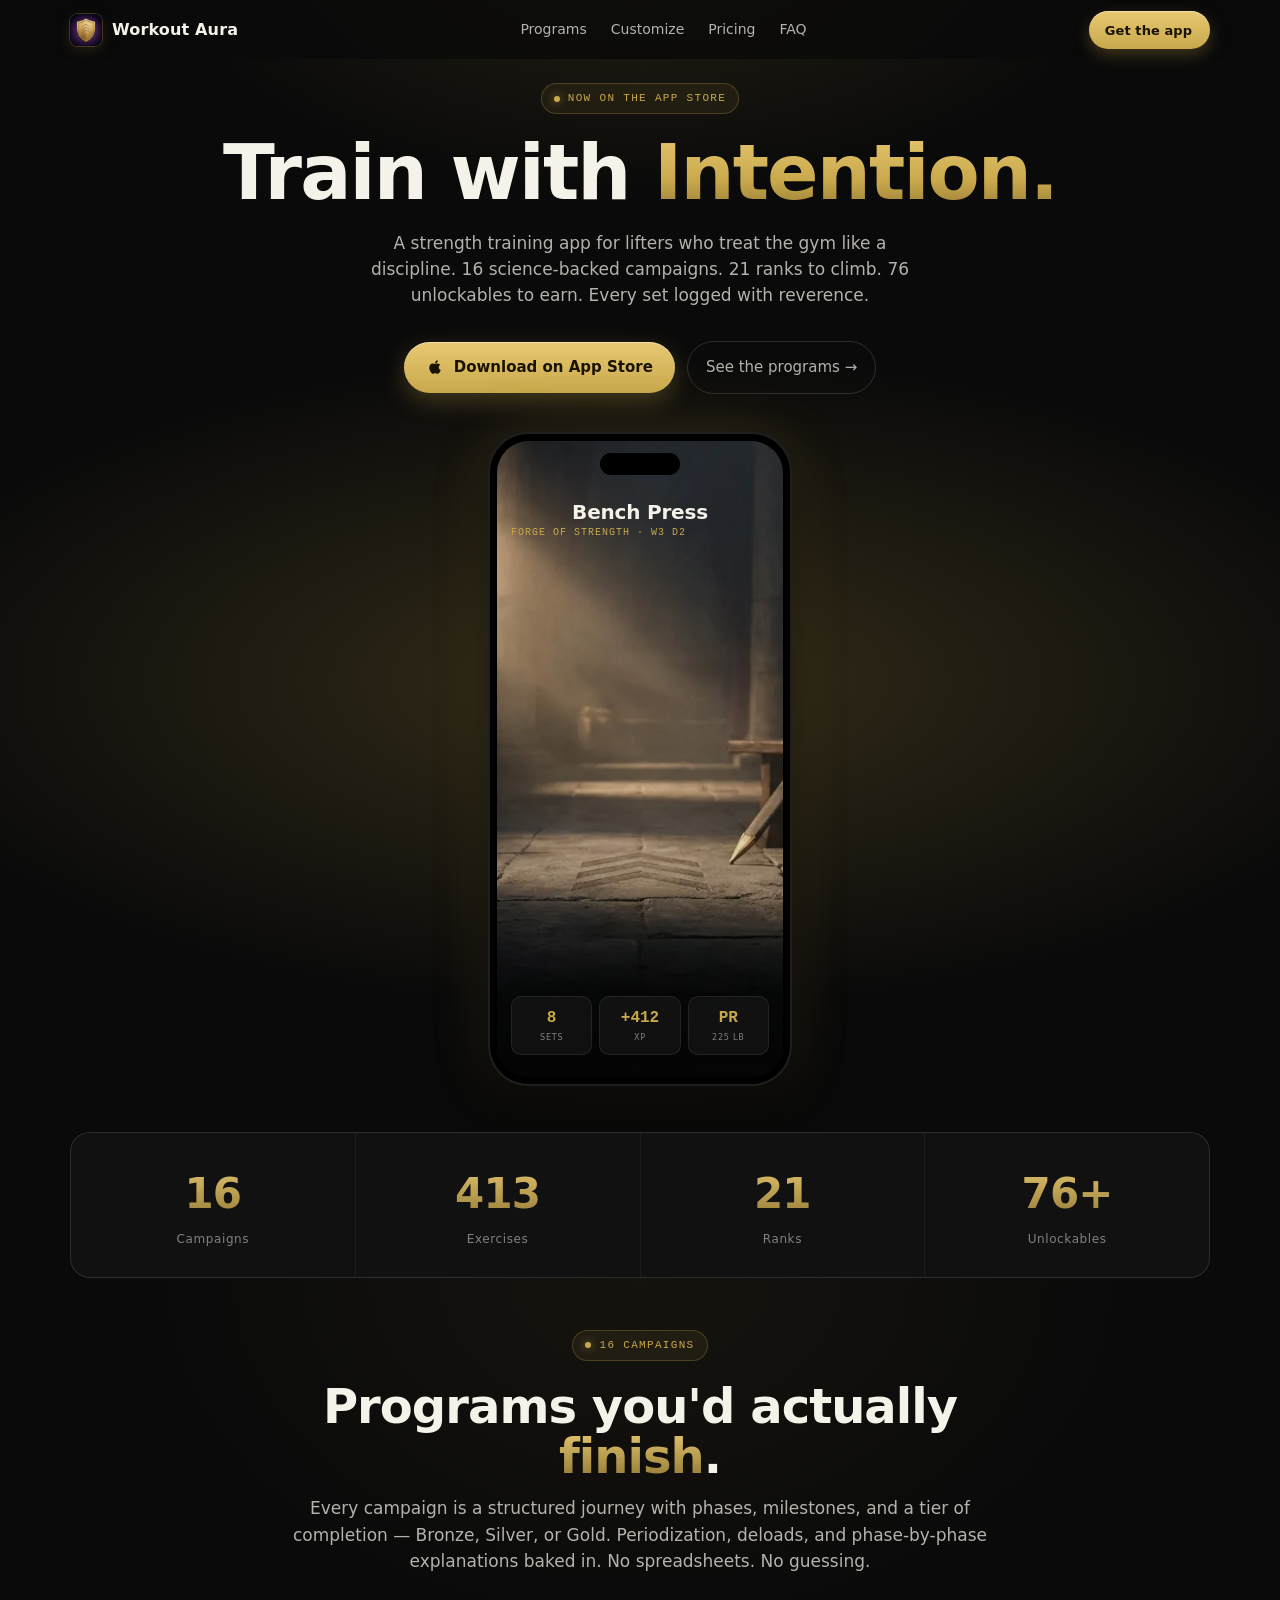
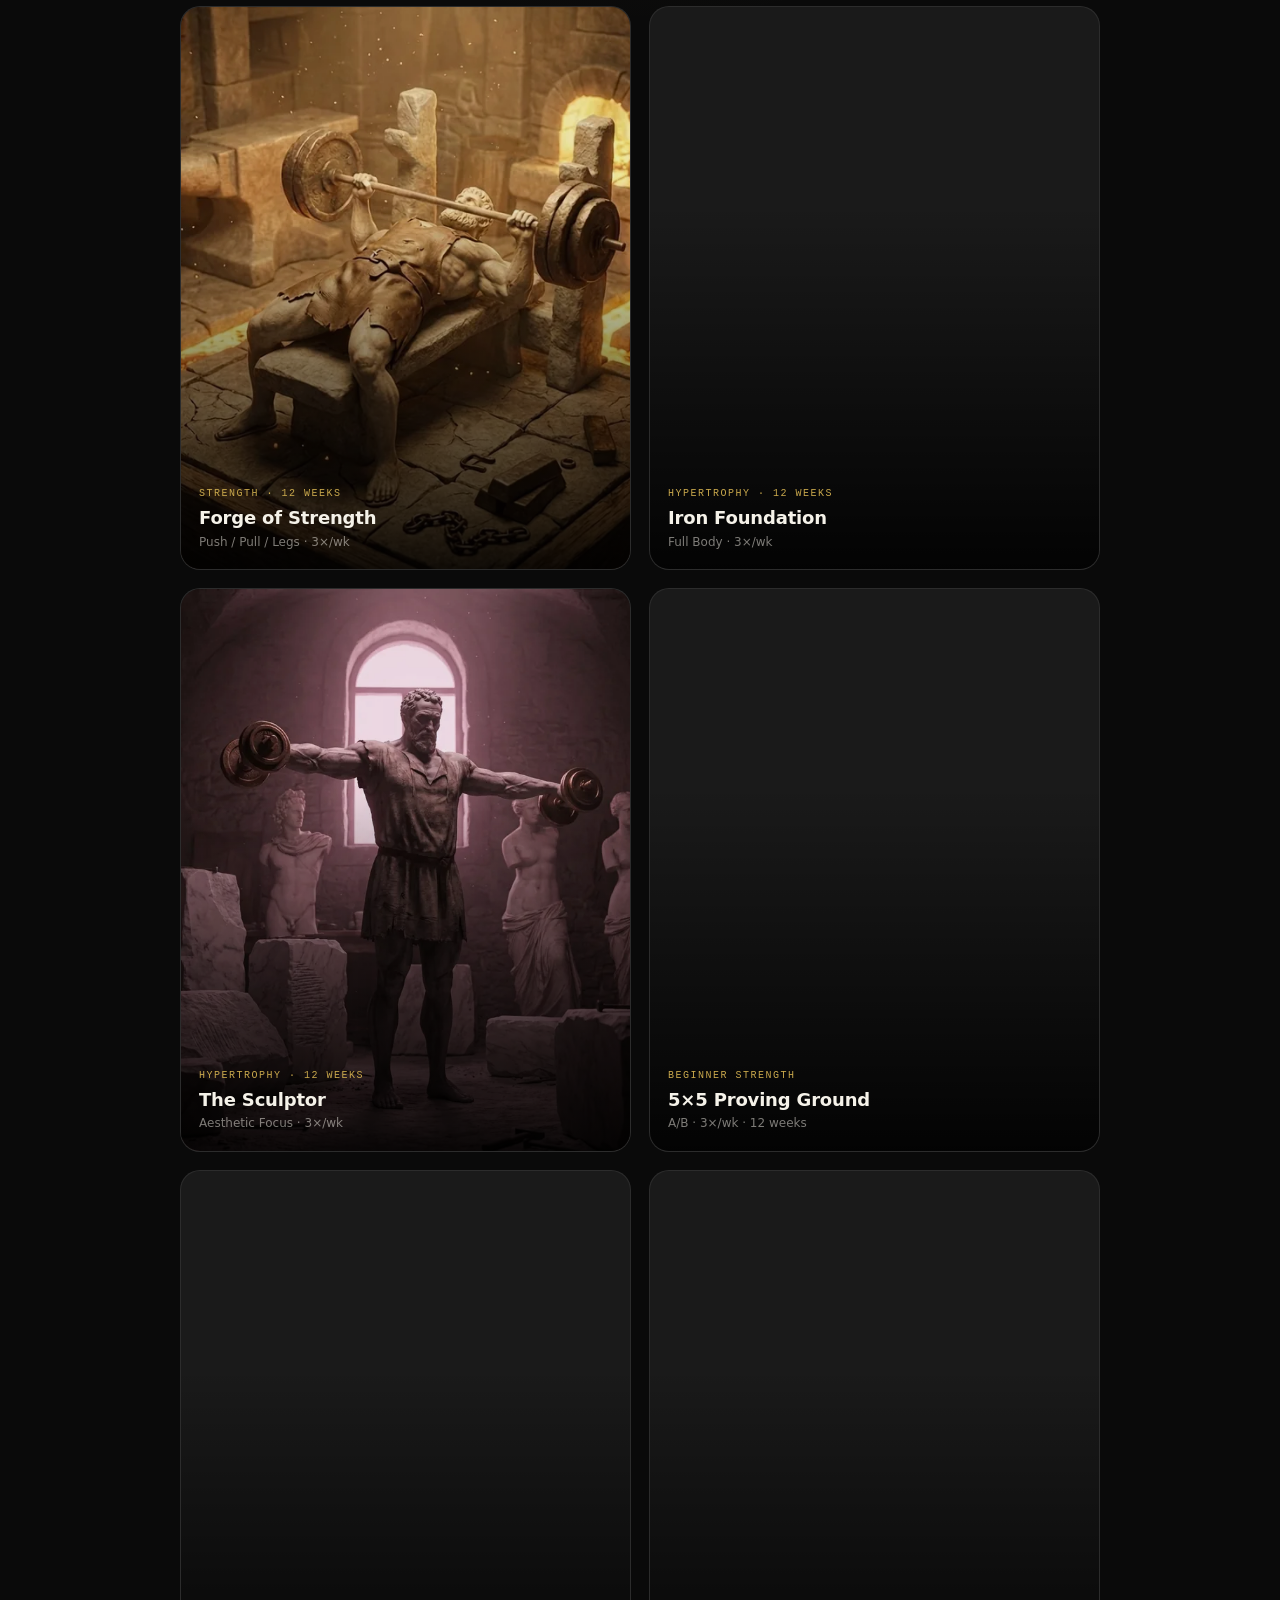
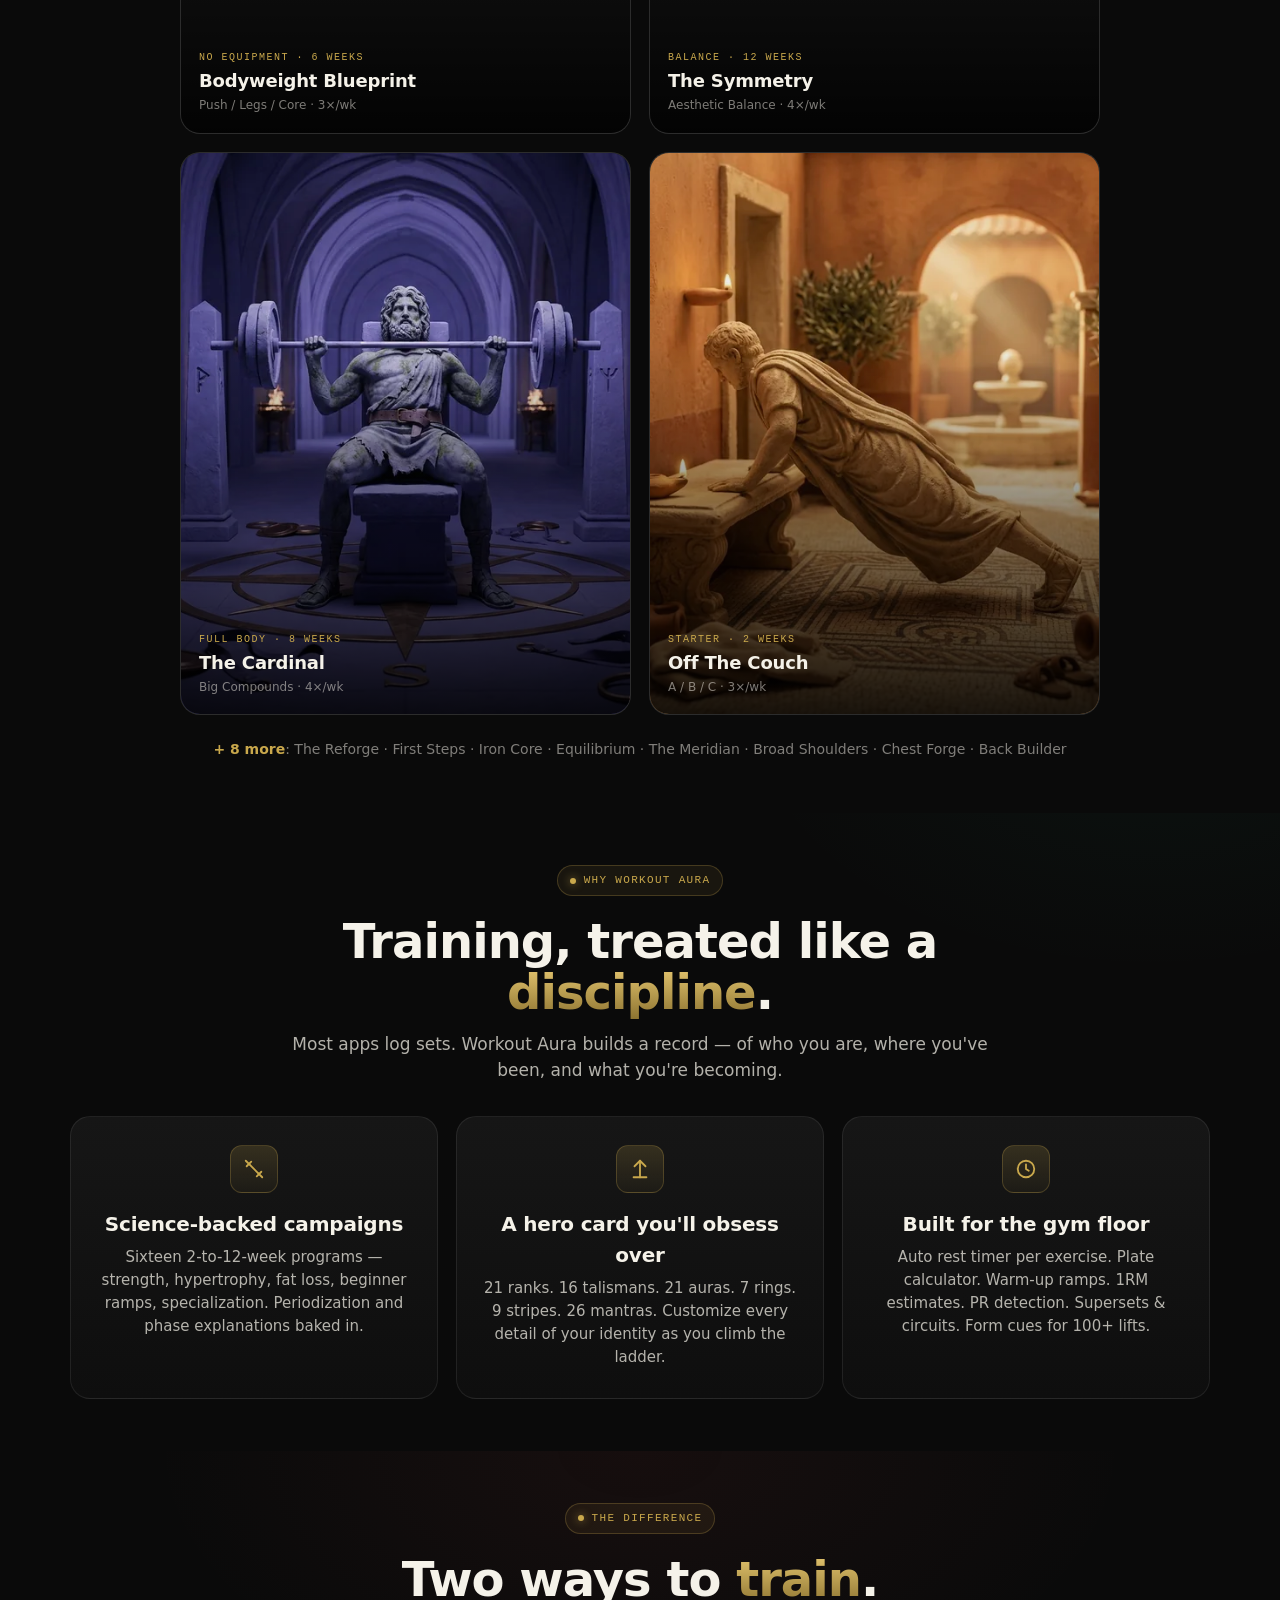
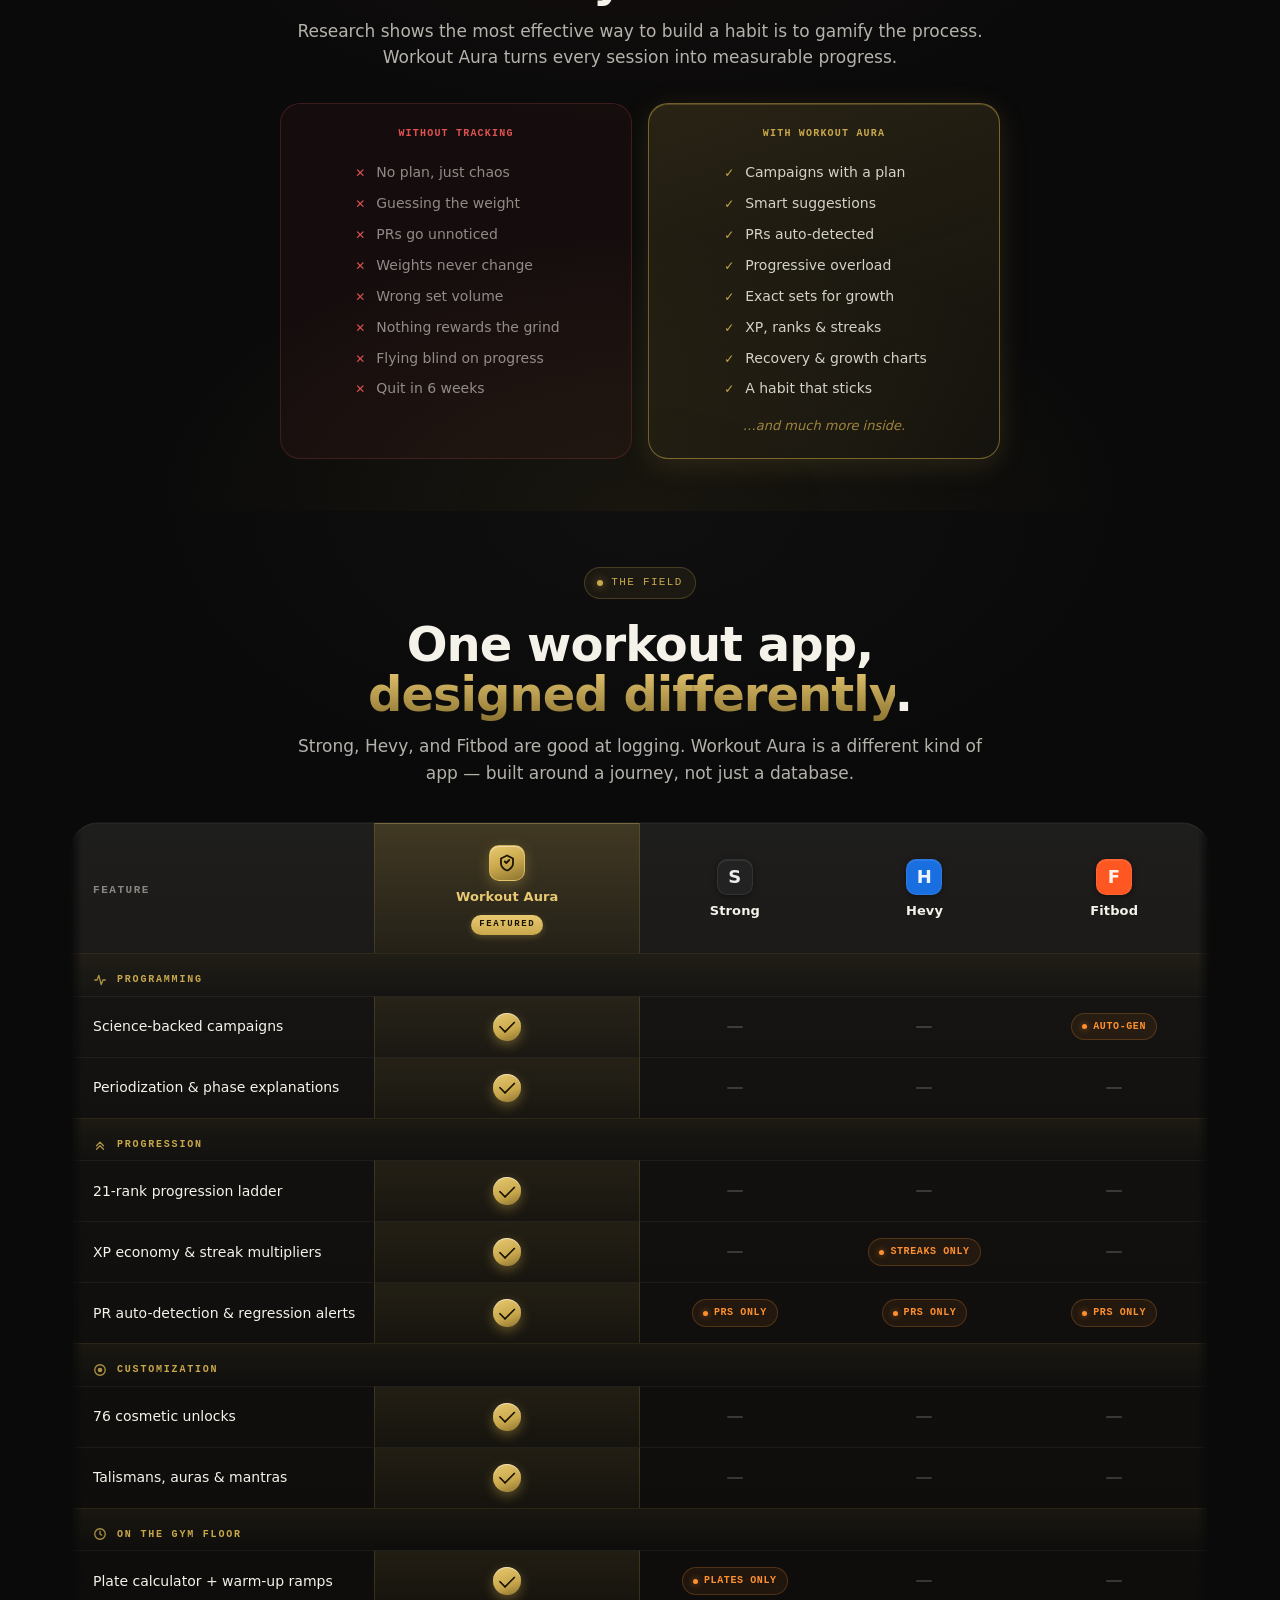
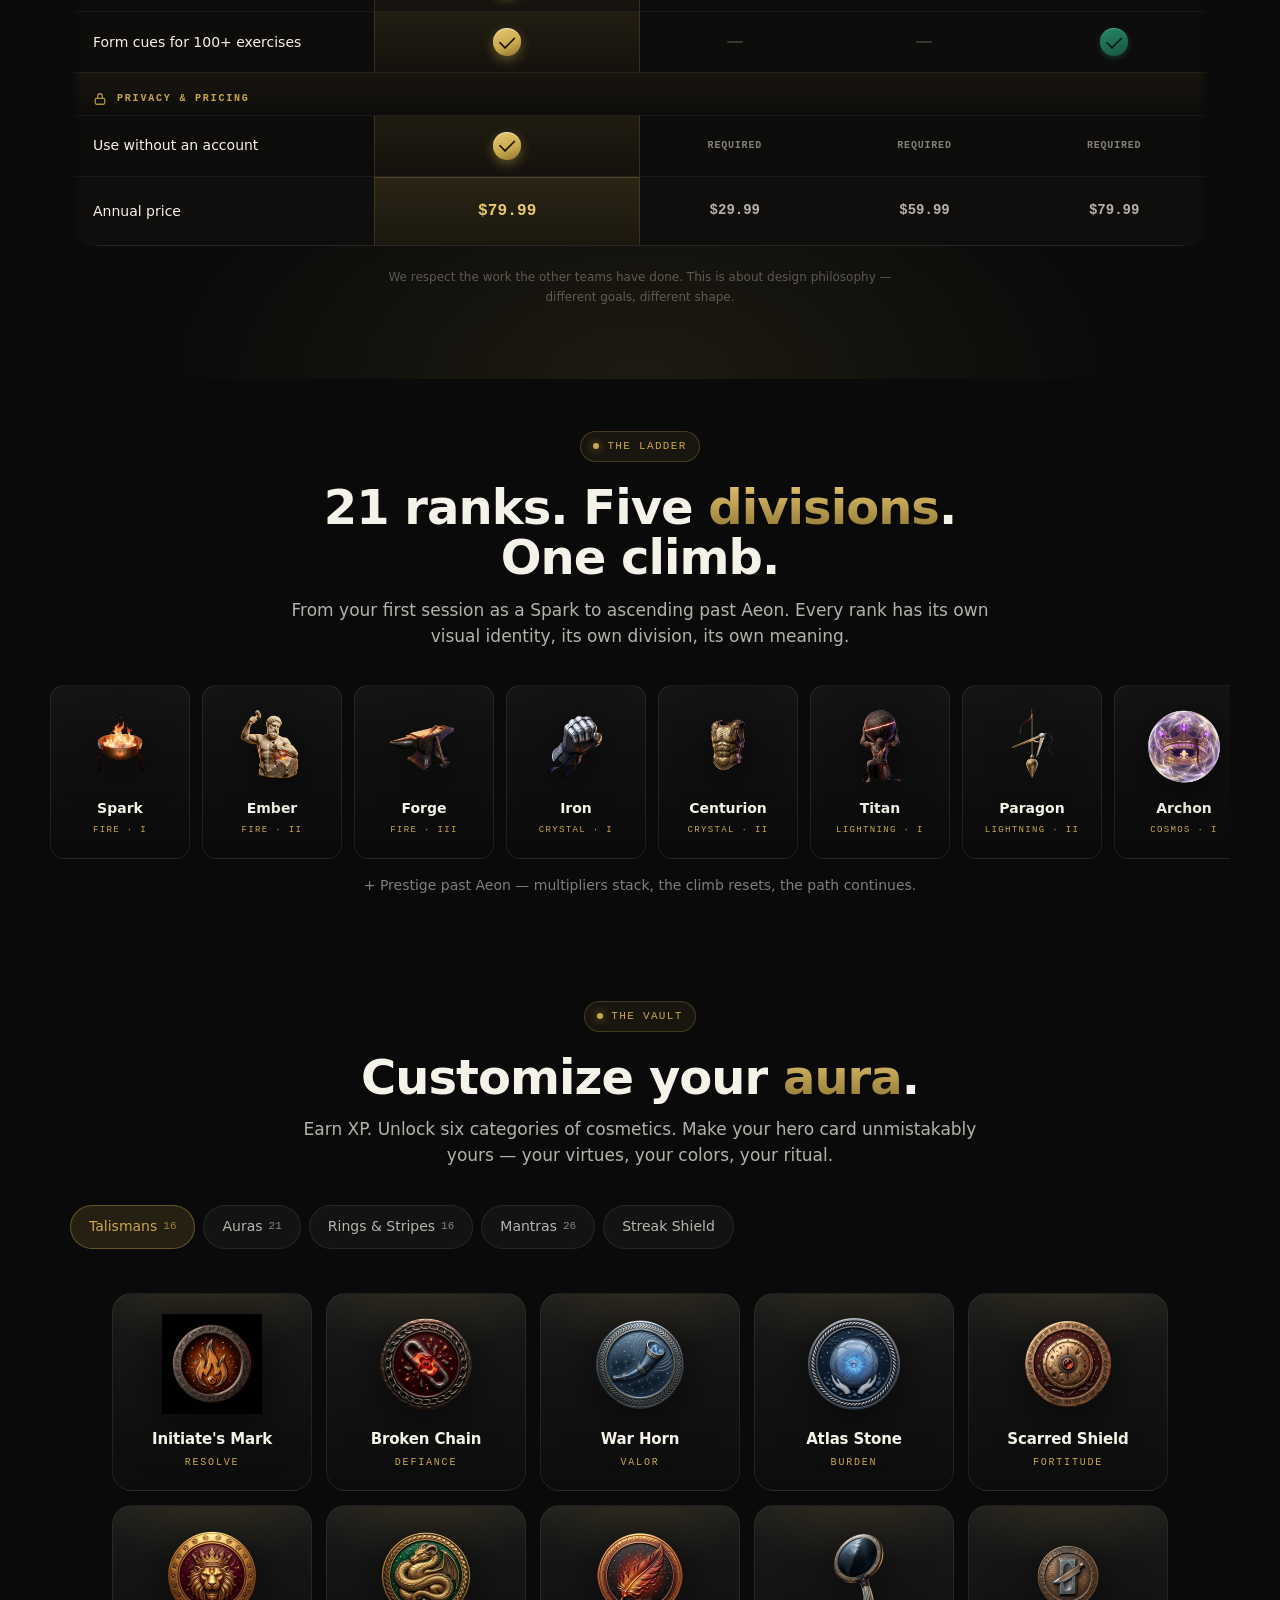
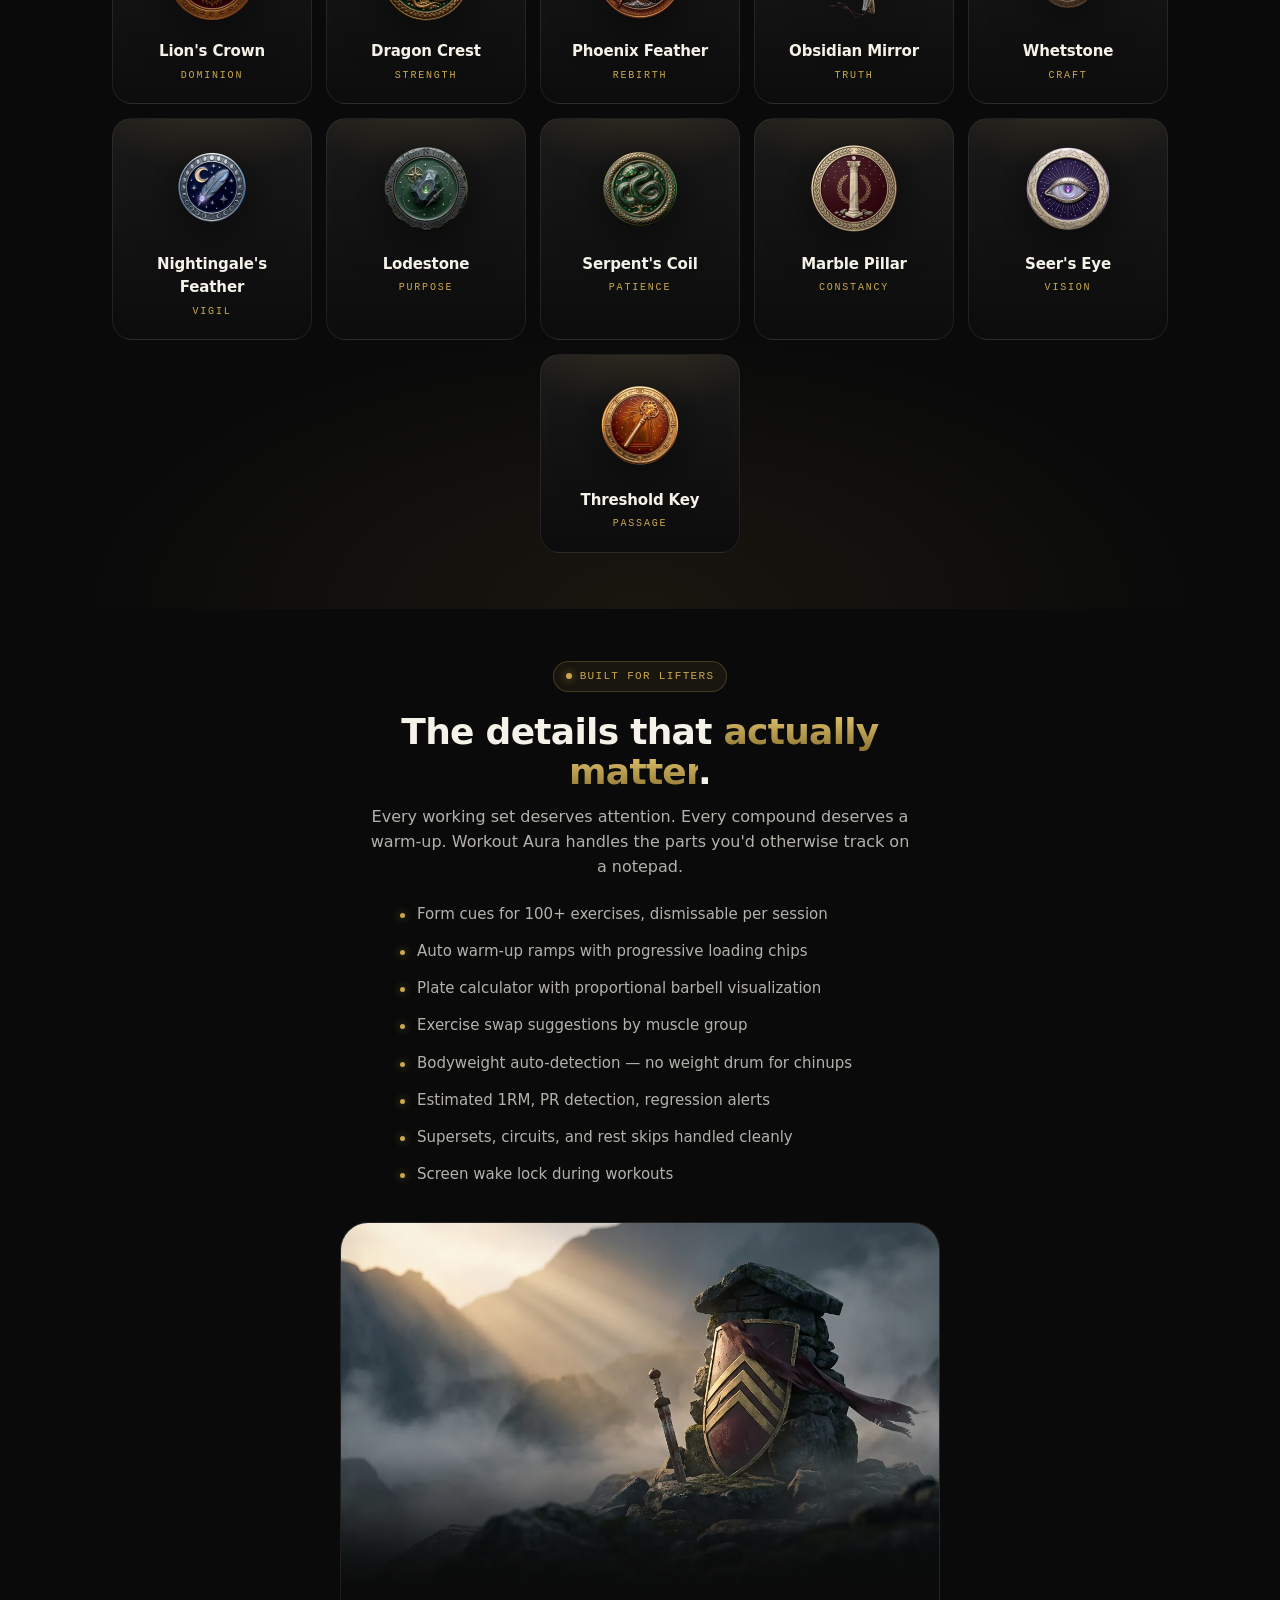
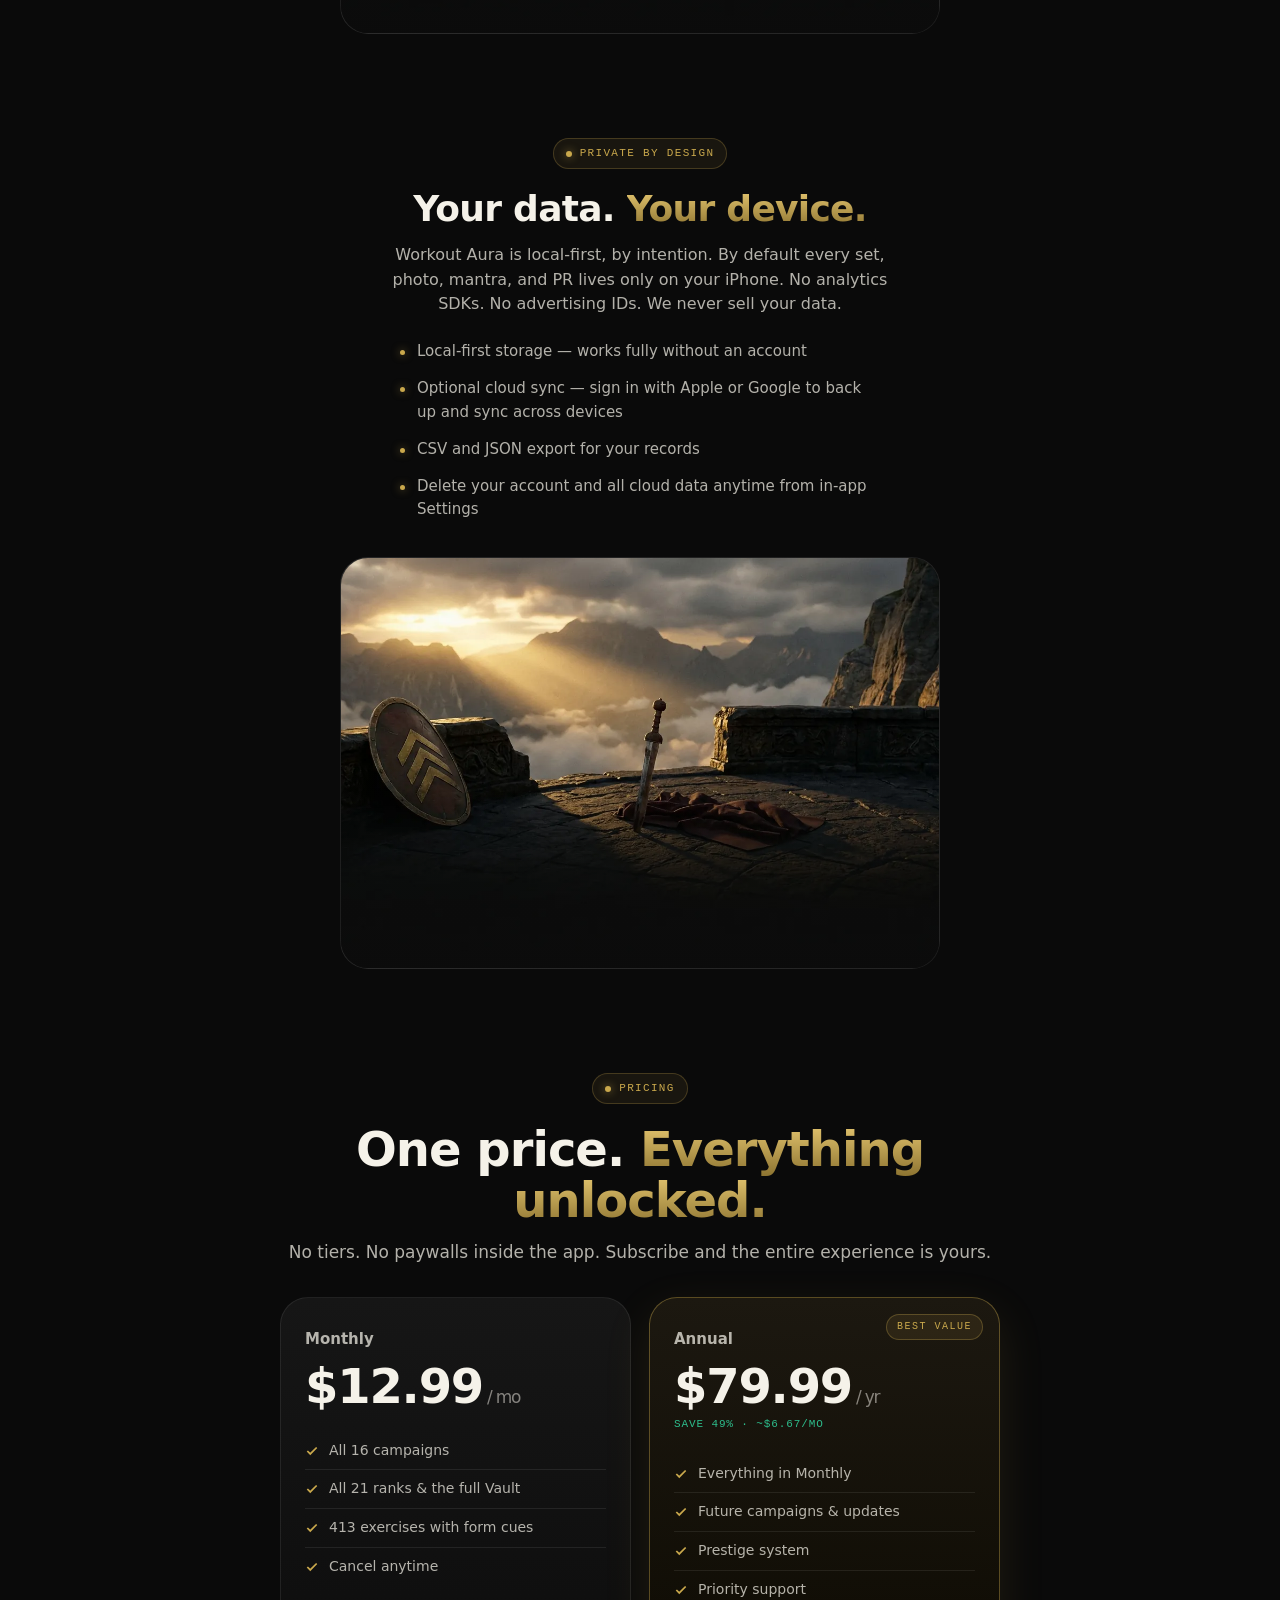
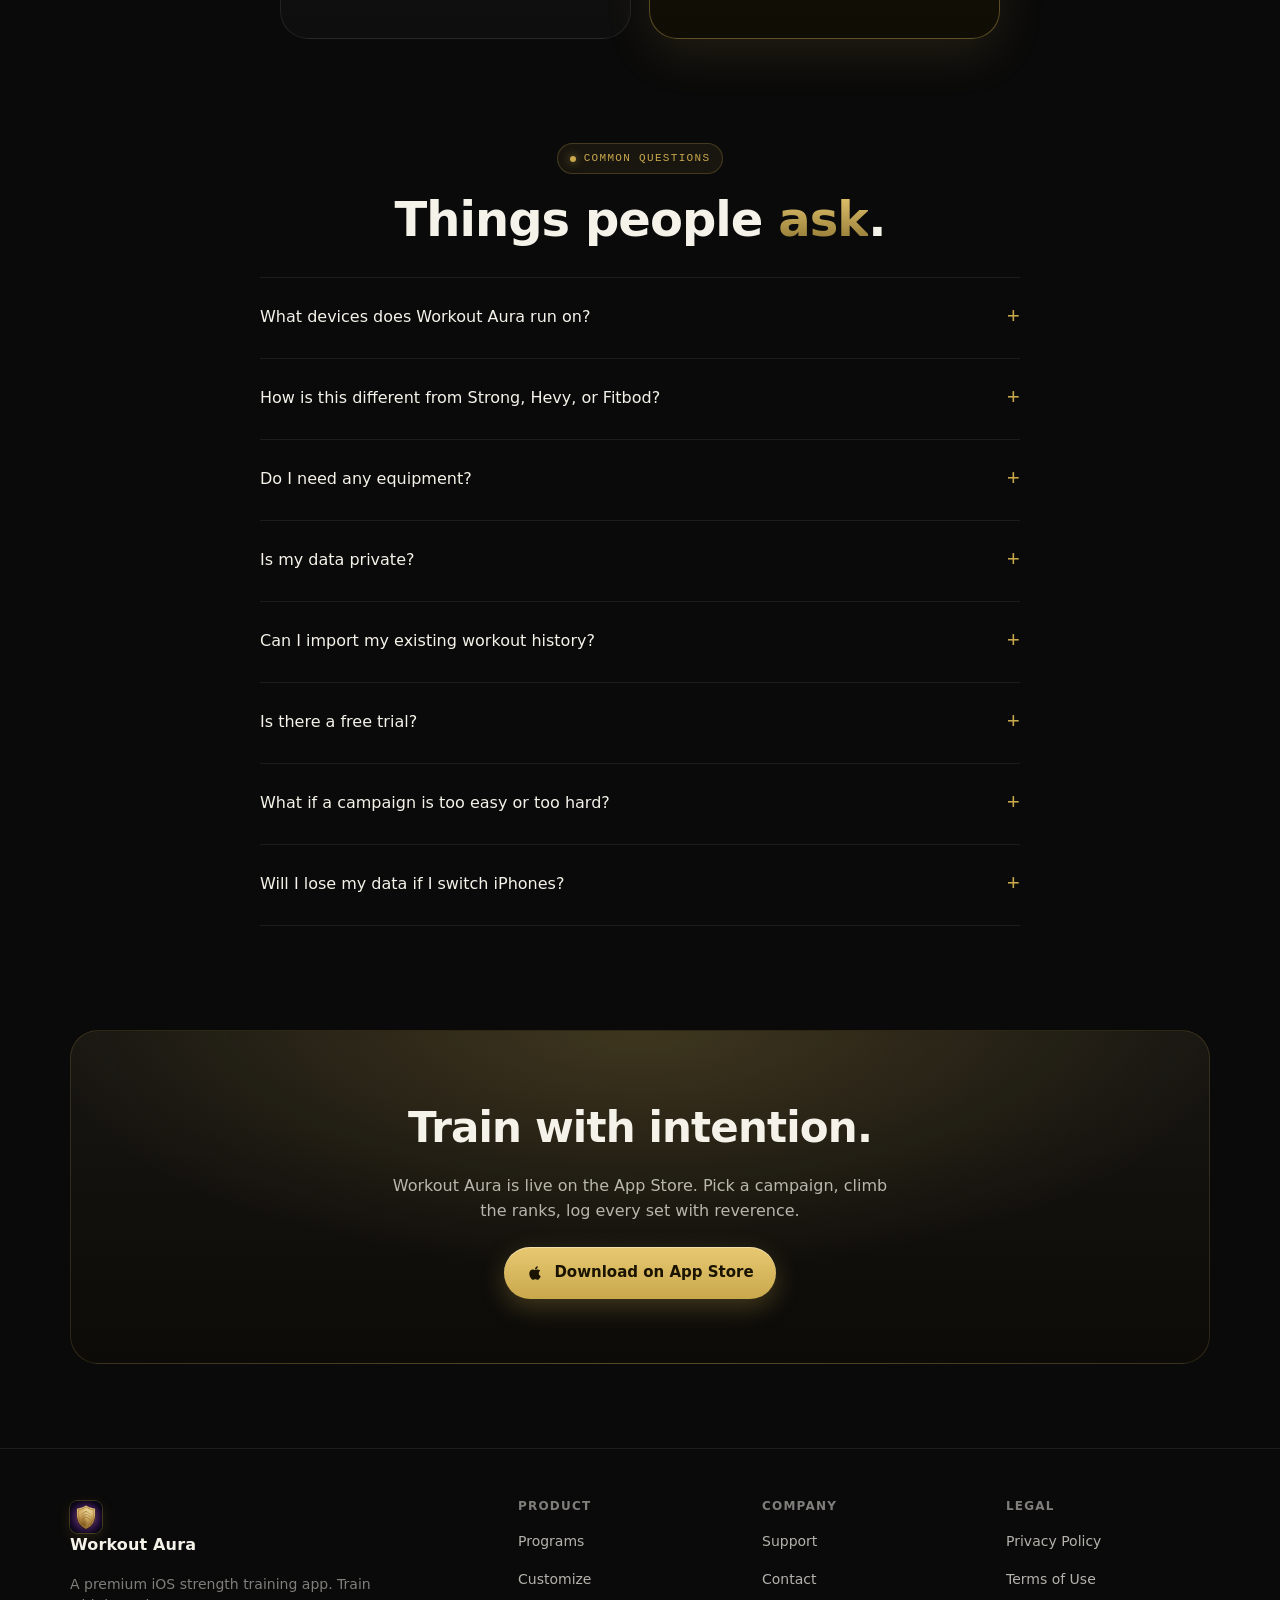
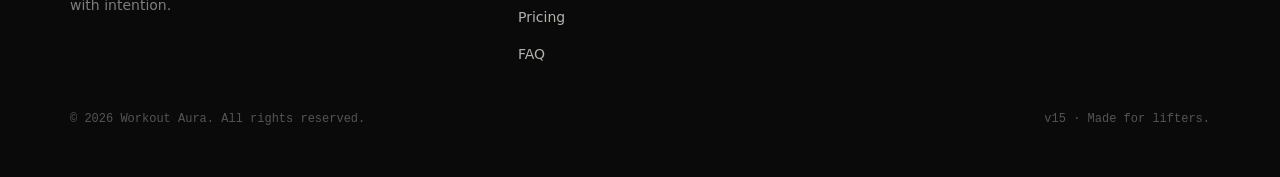
==== index.html @ 93b6c96c "Replace waitlist + Coming Soon with App Store links App is live on the App Store, so all "Coming Soo" ====
<!doctype html>
<html lang="en">
<head>
<meta charset="utf-8" />
<meta name="viewport" content="width=device-width, initial-scale=1, viewport-fit=cover" />
<meta name="theme-color" content="#0a0a0a" />
<meta name="format-detection" content="telephone=no" />
<meta name="apple-mobile-web-app-capable" content="yes" />
<meta name="apple-mobile-web-app-status-bar-style" content="black-translucent" />

<title>Workout Aura — Train with Intention | Premium iOS Strength Training App</title>
<meta name="description" content="A premium iOS strength training app for serious lifters. 16 science-backed campaigns, 21 ranks, 16 talismans, 21 auras, and a gamified XP system. Track every set with intention." />
<meta name="keywords" content="strength training app, weightlifting tracker, workout logger app, iOS workout app, progressive overload tracker, periodization app, gym app for iPhone, hypertrophy tracker, campaign workout app, gamified fitness app" />
<meta name="author" content="Workout Aura" />
<link rel="canonical" href="https://myworkoutaura.com/" />

<meta property="og:title" content="Workout Aura — Train with Intention" />
<meta property="og:description" content="A premium iOS strength training app. 16 science-backed campaigns. 21 ranks. 16 talismans. 21 auras. Built for lifters who train deliberately." />
<meta property="og:image" content="https://myworkoutaura.com/assets/share-card.png" />
<meta property="og:image:width" content="1200" />
<meta property="og:image:height" content="630" />
<meta property="og:image:alt" content="Workout Aura — Train with Intention. 16 campaigns, 21 ranks, 76 unlockables, 413 exercises." />
<meta property="og:url" content="https://myworkoutaura.com/" />
<meta property="og:type" content="website" />
<meta property="og:site_name" content="Workout Aura" />

<meta name="twitter:card" content="summary_large_image" />
<meta name="twitter:title" content="Workout Aura — Train with Intention" />
<meta name="twitter:description" content="A premium iOS strength training app. 16 campaigns, 21 ranks, 16 talismans, 21 auras. Train with intention." />
<meta name="twitter:image" content="https://myworkoutaura.com/assets/share-card.png" />

<!-- Apple smart app banner (uncomment + add app-id once App Store ID is issued)
<meta name="apple-itunes-app" content="app-id=XXXXXXXXX" />
-->

<link rel="icon" type="image/png" sizes="32x32" href="assets/app-icon-32.png" />
<link rel="apple-touch-icon" sizes="180x180" href="assets/app-icon-180.png" />
<link rel="preload" as="image" href="assets/workout-bg/workout1bg.webp" fetchpriority="high" />
<link rel="stylesheet" href="style.css" />

<!-- Structured data: SoftwareApplication -->
<script type="application/ld+json">
{
  "@context": "https://schema.org",
  "@type": "SoftwareApplication",
  "name": "Workout Aura",
  "alternateName": "Workout Aura — Train with Intention",
  "description": "A premium iOS strength training app with 16 science-backed campaigns, a 21-rank ladder, 16 collectible talismans, 21 auras, and a gamified XP system. Track strength training with intention.",
  "url": "https://myworkoutaura.com/",
  "applicationCategory": "HealthApplication",
  "applicationSubCategory": "Fitness",
  "operatingSystem": "iOS 16.0+",
  "image": "https://myworkoutaura.com/assets/app-icon-512.webp",
  "offers": [
    { "@type": "Offer", "name": "Monthly Subscription", "price": "12.99", "priceCurrency": "USD" },
    { "@type": "Offer", "name": "Annual Subscription", "price": "79.99", "priceCurrency": "USD" }
  ],
  "publisher": {
    "@type": "Organization",
    "name": "Workout Aura",
    "url": "https://myworkoutaura.com/"
  }
}
</script>

<!-- Structured data: FAQPage -->
<script type="application/ld+json">
{
  "@context": "https://schema.org",
  "@type": "FAQPage",
  "mainEntity": [
    {
      "@type": "Question",
      "name": "What devices does Workout Aura run on?",
      "acceptedAnswer": { "@type": "Answer", "text": "Workout Aura is built for iPhone (iOS 16+). It is optimized for the gym — works offline, doesn't drain your battery, and respects safe-area cutouts on every modern iPhone." }
    },
    {
      "@type": "Question",
      "name": "How is Workout Aura different from Strong, Hevy, or Fitbod?",
      "acceptedAnswer": { "@type": "Answer", "text": "Workout Aura treats training as a long-form practice, not just a logger. The campaign system, 21-rank ladder, 16 talismans, 21 auras, and XP economy are designed to keep you engaged across years, not just sessions." }
    },
    {
      "@type": "Question",
      "name": "Is my data private?",
      "acceptedAnswer": { "@type": "Answer", "text": "Yes. By default all data stays on your device. Cloud sync is optional — sign in with Apple or Google to back up and sync across devices. We never sell your data and we never show ads." }
    },
    {
      "@type": "Question",
      "name": "How much does Workout Aura cost?",
      "acceptedAnswer": { "@type": "Answer", "text": "Monthly is $12.99. Annual is $79.99 — about $6.67 per month, a 49% saving. Both unlock the entire app — no in-app paywalls." }
    }
  ]
}
</script>
</head>
<body>

<!-- ─── Nav ──────────────────────────────────────── -->
<header class="nav" id="nav">
  <div class="wrap nav-inner">
    <a href="/" class="brand" aria-label="Workout Aura — home">
      <div class="brand-mark" aria-hidden="true"></div>
      <span class="brand-name">Workout Aura</span>
    </a>
    <nav class="nav-links" aria-label="Primary">
      <a href="#campaigns">Programs</a>
      <a href="#vault">Customize</a>
      <a href="#pricing">Pricing</a>
      <a href="#faq">FAQ</a>
    </nav>
    <a href="https://apps.apple.com/us/app/workout-aura-lift-level-up/id6765660104" class="nav-cta" target="_blank" rel="noopener">Get the app</a>
  </div>
</header>

<main id="main">

<!-- ─── Hero ─────────────────────────────────────── -->
<section class="hero">
  <div class="wrap hero-grid">
    <div class="hero-copy">
      <div class="eyebrow"><span class="dot"></span> Now on the App Store</div>
      <h1 class="headline">Train with <span class="gold">Intention.</span></h1>
      <p class="sub">A strength training app for lifters who treat the gym like a discipline. 16 science-backed campaigns. 21 ranks to climb. 76 unlockables to earn. Every set logged with reverence.</p>
      <div class="cta-row">
        <a href="https://apps.apple.com/us/app/workout-aura-lift-level-up/id6765660104" class="btn-primary" target="_blank" rel="noopener" aria-label="Download Workout Aura on the App Store">
          <svg width="18" height="18" viewBox="0 0 24 24" fill="currentColor" aria-hidden="true"><path d="M17.05 20.28c-.98.95-2.05.8-3.08.35-1.09-.46-2.09-.48-3.24 0-1.44.62-2.2.44-3.06-.35C2.79 15.25 3.51 7.59 9.05 7.31c1.35.07 2.29.74 3.08.8 1.18-.24 2.31-.93 3.57-.84 1.51.12 2.65.72 3.4 1.8-3.12 1.87-2.38 5.98.48 7.13-.57 1.5-1.31 2.99-2.53 4.08zM12.03 7.25c-.15-2.23 1.66-4.07 3.74-4.25.29 2.58-2.34 4.5-3.74 4.25z"/></svg>
          Download on App Store
        </a>
        <a href="#campaigns" class="btn-ghost">See the programs →</a>
      </div>
    </div>

    <div class="hero-mockup" aria-hidden="true">
      <div class="phone">
        <div class="phone-screen">
          <img src="assets/workout-bg/workout1bg.webp" alt="" class="phone-bg active" width="1376" height="768" fetchpriority="high" decoding="async" data-bg-rotate="1,3,5,7" />
          <div class="phone-overlay"></div>
          <div class="phone-notch"></div>
          <div class="mock-sub">Forge of Strength · W3 D2</div>
          <div class="mock-title">Bench Press</div>
          <div class="mock-stat-row">
            <div class="mock-stat"><div class="v">8</div><div class="l">Sets</div></div>
            <div class="mock-stat"><div class="v">+412</div><div class="l">XP</div></div>
            <div class="mock-stat"><div class="v">PR</div><div class="l">225 LB</div></div>
          </div>
        </div>
      </div>
    </div>
  </div>
</section>

<!-- ─── Stats Strip ──────────────────────────────── -->
<section class="stats-section" style="padding: 0;">
  <div class="wrap">
    <div class="stats reveal">
      <div class="stat"><div class="v">16</div><div class="l">Campaigns</div></div>
      <div class="stat"><div class="v">413</div><div class="l">Exercises</div></div>
      <div class="stat"><div class="v">21</div><div class="l">Ranks</div></div>
      <div class="stat"><div class="v">76+</div><div class="l">Unlockables</div></div>
    </div>
  </div>
</section>

<!-- ─── Campaigns (moved up — primary feature) ──── -->
<section id="campaigns" class="campaigns-section">
  <div class="wrap">
    <div class="section-head reveal">
      <div class="eyebrow-center"><span class="eyebrow"><span class="dot"></span> 16 Campaigns</span></div>
      <h2 class="h2">Programs you'd actually <span class="gold">finish</span>.</h2>
      <p class="section-sub">Every campaign is a structured journey with phases, milestones, and a tier of completion — Bronze, Silver, or Gold. Periodization, deloads, and phase-by-phase explanations baked in. No spreadsheets. No guessing.</p>
    </div>

    <div class="campaign-grid">
      <a class="camp-card reveal" href="https://apps.apple.com/us/app/workout-aura-lift-level-up/id6765660104" target="_blank" rel="noopener" aria-label="Forge of Strength campaign">
        <img src="assets/campaigns/forge_of_strength.webp" alt="Forge of Strength campaign artwork" loading="lazy"  decoding="async"  width="800" height="450" />
        <div class="camp-overlay">
          <div class="camp-tag">Strength · 12 weeks</div>
          <div class="camp-name">Forge of Strength</div>
          <div class="camp-meta">Push / Pull / Legs · 3×/wk</div>
        </div>
      </a>
      <a class="camp-card reveal" href="https://apps.apple.com/us/app/workout-aura-lift-level-up/id6765660104" target="_blank" rel="noopener" aria-label="Iron Foundation campaign">
        <img src="assets/campaigns/iron_foundation.webp" alt="Iron Foundation campaign artwork" loading="lazy"  decoding="async"  width="800" height="450" />
        <div class="camp-overlay">
          <div class="camp-tag">Hypertrophy · 12 weeks</div>
          <div class="camp-name">Iron Foundation</div>
          <div class="camp-meta">Full Body · 3×/wk</div>
        </div>
      </a>
      <a class="camp-card reveal" href="https://apps.apple.com/us/app/workout-aura-lift-level-up/id6765660104" target="_blank" rel="noopener" aria-label="The Sculptor campaign">
        <img src="assets/campaigns/the_sculptor.webp" alt="The Sculptor campaign artwork" loading="lazy"  decoding="async"  width="800" height="450" />
        <div class="camp-overlay">
          <div class="camp-tag">Hypertrophy · 12 weeks</div>
          <div class="camp-name">The Sculptor</div>
          <div class="camp-meta">Aesthetic Focus · 3×/wk</div>
        </div>
      </a>
      <a class="camp-card reveal" href="https://apps.apple.com/us/app/workout-aura-lift-level-up/id6765660104" target="_blank" rel="noopener" aria-label="5x5 The Proving Ground campaign">
        <img src="assets/campaigns/5x5_proving_ground.webp" alt="5x5 The Proving Ground campaign artwork" loading="lazy"  decoding="async"  width="800" height="450" />
        <div class="camp-overlay">
          <div class="camp-tag">Beginner Strength</div>
          <div class="camp-name">5×5 Proving Ground</div>
          <div class="camp-meta">A/B · 3×/wk · 12 weeks</div>
        </div>
      </a>
      <a class="camp-card reveal" href="https://apps.apple.com/us/app/workout-aura-lift-level-up/id6765660104" target="_blank" rel="noopener" aria-label="Bodyweight Blueprint campaign">
        <img src="assets/campaigns/bodyweight_blueprint.webp" alt="Bodyweight Blueprint campaign artwork" loading="lazy"  decoding="async"  width="800" height="450" />
        <div class="camp-overlay">
          <div class="camp-tag">No Equipment · 6 weeks</div>
          <div class="camp-name">Bodyweight Blueprint</div>
          <div class="camp-meta">Push / Legs / Core · 3×/wk</div>
        </div>
      </a>
      <a class="camp-card reveal" href="https://apps.apple.com/us/app/workout-aura-lift-level-up/id6765660104" target="_blank" rel="noopener" aria-label="The Symmetry campaign">
        <img src="assets/campaigns/the_symmetry.webp" alt="The Symmetry campaign artwork" loading="lazy"  decoding="async"  width="800" height="450" />
        <div class="camp-overlay">
          <div class="camp-tag">Balance · 12 weeks</div>
          <div class="camp-name">The Symmetry</div>
          <div class="camp-meta">Aesthetic Balance · 4×/wk</div>
        </div>
      </a>
      <a class="camp-card reveal" href="https://apps.apple.com/us/app/workout-aura-lift-level-up/id6765660104" target="_blank" rel="noopener" aria-label="The Cardinal campaign">
        <img src="assets/campaigns/the_cardinal.webp" alt="The Cardinal campaign artwork" loading="lazy"  decoding="async"  width="800" height="450" />
        <div class="camp-overlay">
          <div class="camp-tag">Full Body · 8 weeks</div>
          <div class="camp-name">The Cardinal</div>
          <div class="camp-meta">Big Compounds · 4×/wk</div>
        </div>
      </a>
      <a class="camp-card reveal" href="https://apps.apple.com/us/app/workout-aura-lift-level-up/id6765660104" target="_blank" rel="noopener" aria-label="Off The Couch campaign">
        <img src="assets/campaigns/off_the_couch.webp" alt="Off The Couch campaign artwork" loading="lazy"  decoding="async"  width="800" height="450" />
        <div class="camp-overlay">
          <div class="camp-tag">Starter · 2 weeks</div>
          <div class="camp-name">Off The Couch</div>
          <div class="camp-meta">A / B / C · 3×/wk</div>
        </div>
      </a>
    </div>
    <p class="campaigns-foot"><strong>+ 8 more</strong>: The Reforge · First Steps · Iron Core · Equilibrium · The Meridian · Broad Shoulders · Chest Forge · Back Builder</p>
  </div>
</section>

<!-- ─── Pillars ──────────────────────────────────── -->
<section id="features">
  <div class="wrap">
    <div class="section-head reveal">
      <div class="eyebrow-center"><span class="eyebrow"><span class="dot"></span> Why Workout Aura</span></div>
      <h2 class="h2">Training, treated like a <span class="gold">discipline</span>.</h2>
      <p class="section-sub">Most apps log sets. Workout Aura builds a record — of who you are, where you've been, and what you're becoming.</p>
    </div>

    <div class="pillars">
      <div class="pillar reveal">
        <div class="pillar-icon">
          <svg width="22" height="22" viewBox="0 0 24 24" fill="none" stroke="currentColor" stroke-width="2" stroke-linecap="round" stroke-linejoin="round" aria-hidden="true"><path d="M6.5 6.5L17.5 17.5"/><path d="M21 21l-4-4"/><path d="M3 3l4 4"/><path d="M9 4L4 9"/><path d="M20 15l-5 5"/></svg>
        </div>
        <h3>Science-backed campaigns</h3>
        <p>Sixteen 2-to-12-week programs — strength, hypertrophy, fat loss, beginner ramps, specialization. Periodization and phase explanations baked in.</p>
      </div>
      <div class="pillar reveal">
        <div class="pillar-icon">
          <svg width="22" height="22" viewBox="0 0 24 24" fill="none" stroke="currentColor" stroke-width="2" stroke-linecap="round" stroke-linejoin="round" aria-hidden="true"><path d="M6 9l6-6 6 6"/><path d="M12 3v18"/><path d="M5 21h14"/></svg>
        </div>
        <h3>A hero card you'll obsess over</h3>
        <p>21 ranks. 16 talismans. 21 auras. 7 rings. 9 stripes. 26 mantras. Customize every detail of your identity as you climb the ladder.</p>
      </div>
      <div class="pillar reveal">
        <div class="pillar-icon">
          <svg width="22" height="22" viewBox="0 0 24 24" fill="none" stroke="currentColor" stroke-width="2" stroke-linecap="round" stroke-linejoin="round" aria-hidden="true"><circle cx="12" cy="12" r="9"/><path d="M12 7v5l3 2"/></svg>
        </div>
        <h3>Built for the gym floor</h3>
        <p>Auto rest timer per exercise. Plate calculator. Warm-up ramps. 1RM estimates. PR detection. Supersets &amp; circuits. Form cues for 100+ lifts.</p>
      </div>
    </div>
  </div>
</section>

<!-- ─── Without vs With (comparison) ────────────── -->
<section id="compare" class="compare-section">
  <div class="wrap">
    <div class="section-head reveal">
      <div class="eyebrow-center"><span class="eyebrow"><span class="dot"></span> The Difference</span></div>
      <h2 class="h2">Two ways to <span class="gold">train</span>.</h2>
      <p class="section-sub">Research shows the most effective way to build a habit is to gamify the process. Workout Aura turns every session into measurable progress.</p>
    </div>

    <div class="compare-grid reveal">
      <div class="compare-card without">
        <div class="compare-tag">Without tracking</div>
        <ul>
          <li><span class="x">✕</span> No plan, just chaos</li>
          <li><span class="x">✕</span> Guessing the weight</li>
          <li><span class="x">✕</span> PRs go unnoticed</li>
          <li><span class="x">✕</span> Weights never change</li>
          <li><span class="x">✕</span> Wrong set volume</li>
          <li><span class="x">✕</span> Nothing rewards the grind</li>
          <li><span class="x">✕</span> Flying blind on progress</li>
          <li><span class="x">✕</span> Quit in 6 weeks</li>
        </ul>
      </div>
      <div class="compare-card with">
        <div class="compare-tag">With Workout Aura</div>
        <ul>
          <li><span class="ok">✓</span> Campaigns with a plan</li>
          <li><span class="ok">✓</span> Smart suggestions</li>
          <li><span class="ok">✓</span> PRs auto-detected</li>
          <li><span class="ok">✓</span> Progressive overload</li>
          <li><span class="ok">✓</span> Exact sets for growth</li>
          <li><span class="ok">✓</span> XP, ranks &amp; streaks</li>
          <li><span class="ok">✓</span> Recovery &amp; growth charts</li>
          <li><span class="ok">✓</span> A habit that sticks</li>
        </ul>
        <p class="compare-foot">…and much more inside.</p>
      </div>
    </div>
  </div>
</section>

<!-- ─── The Field — vs other apps ────────────────── -->
<section id="vs" class="vs-section">
  <div class="wrap">
    <div class="section-head reveal">
      <div class="eyebrow-center"><span class="eyebrow"><span class="dot"></span> The Field</span></div>
      <h2 class="h2">One workout app, <span class="gold">designed differently</span>.</h2>
      <p class="section-sub">Strong, Hevy, and Fitbod are good at logging. Workout Aura is a different kind of app — built around a journey, not just a database.</p>
    </div>

    <div class="vs-scroll-wrap reveal">
    <div class="vs-scroll-hint" aria-hidden="true">
      <svg width="14" height="14" viewBox="0 0 24 24" fill="none" stroke="currentColor" stroke-width="2.4" stroke-linecap="round" stroke-linejoin="round" aria-hidden="true"><path d="M5 12h14"/><path d="M13 5l7 7-7 7"/></svg>
      <span>Swipe to compare</span>
    </div>
    <div class="vs-scroll">
    <div class="vs-table" role="table" aria-label="Feature comparison versus Strong, Hevy, and Fitbod">
      <!-- Header row -->
      <div class="vs-row vs-head" role="row">
        <div class="vs-cell vs-feature-cell" role="columnheader">Feature</div>
        <div class="vs-cell vs-app-cell vs-us" role="columnheader">
          <div class="vs-brand vs-brand-us">
            <div class="vs-brand-mark vs-brand-mark-us" aria-hidden="true">
              <svg width="18" height="18" viewBox="0 0 24 24" fill="none" stroke="currentColor" stroke-width="2.4" stroke-linecap="round" stroke-linejoin="round" aria-hidden="true"><path d="M12 2 L20 6 V13 C20 17 16 21 12 22 C8 21 4 17 4 13 V6 Z"/><path d="M9 10 L11 12 L15 8"/></svg>
            </div>
            <div class="vs-brand-name">Workout Aura</div>
            <div class="vs-brand-tag">Featured</div>
          </div>
        </div>
        <div class="vs-cell vs-app-cell" role="columnheader">
          <div class="vs-brand">
            <div class="vs-brand-mark" style="--mc:#222" aria-hidden="true">S</div>
            <div class="vs-brand-name">Strong</div>
          </div>
        </div>
        <div class="vs-cell vs-app-cell" role="columnheader">
          <div class="vs-brand">
            <div class="vs-brand-mark" style="--mc:#1A6FE0" aria-hidden="true">H</div>
            <div class="vs-brand-name">Hevy</div>
          </div>
        </div>
        <div class="vs-cell vs-app-cell" role="columnheader">
          <div class="vs-brand">
            <div class="vs-brand-mark" style="--mc:#FF5722" aria-hidden="true">F</div>
            <div class="vs-brand-name">Fitbod</div>
          </div>
        </div>
      </div>

      <!-- Group: Programming -->
      <div class="vs-group" role="row">
        <div class="vs-group-label">
          <svg width="14" height="14" viewBox="0 0 24 24" fill="none" stroke="currentColor" stroke-width="2.2" stroke-linecap="round" stroke-linejoin="round" aria-hidden="true"><path d="M3 12h4l3-8 4 16 3-8h4"/></svg>
          Programming
        </div>
      </div>
      <div class="vs-row" role="row">
        <div class="vs-cell vs-feature-cell" role="rowheader">Science-backed campaigns</div>
        <div class="vs-cell vs-us" role="cell" data-h="Workout Aura"><span class="vs-mark-yes" aria-label="Yes"></span></div>
        <div class="vs-cell" role="cell" data-h="Strong"><span class="vs-mark-no" aria-label="No"></span></div>
        <div class="vs-cell" role="cell" data-h="Hevy"><span class="vs-mark-no" aria-label="No"></span></div>
        <div class="vs-cell" role="cell" data-h="Fitbod"><span class="vs-mark-partial">Auto-gen</span></div>
      </div>
      <div class="vs-row" role="row">
        <div class="vs-cell vs-feature-cell" role="rowheader">Periodization &amp; phase explanations</div>
        <div class="vs-cell vs-us" role="cell" data-h="Workout Aura"><span class="vs-mark-yes"></span></div>
        <div class="vs-cell" role="cell" data-h="Strong"><span class="vs-mark-no"></span></div>
        <div class="vs-cell" role="cell" data-h="Hevy"><span class="vs-mark-no"></span></div>
        <div class="vs-cell" role="cell" data-h="Fitbod"><span class="vs-mark-no"></span></div>
      </div>

      <!-- Group: Progression -->
      <div class="vs-group" role="row">
        <div class="vs-group-label">
          <svg width="14" height="14" viewBox="0 0 24 24" fill="none" stroke="currentColor" stroke-width="2.2" stroke-linecap="round" stroke-linejoin="round" aria-hidden="true"><polyline points="6 15 12 9 18 15"/><polyline points="6 21 12 15 18 21"/></svg>
          Progression
        </div>
      </div>
      <div class="vs-row" role="row">
        <div class="vs-cell vs-feature-cell" role="rowheader">21-rank progression ladder</div>
        <div class="vs-cell vs-us" role="cell" data-h="Workout Aura"><span class="vs-mark-yes"></span></div>
        <div class="vs-cell" role="cell" data-h="Strong"><span class="vs-mark-no"></span></div>
        <div class="vs-cell" role="cell" data-h="Hevy"><span class="vs-mark-no"></span></div>
        <div class="vs-cell" role="cell" data-h="Fitbod"><span class="vs-mark-no"></span></div>
      </div>
      <div class="vs-row" role="row">
        <div class="vs-cell vs-feature-cell" role="rowheader">XP economy &amp; streak multipliers</div>
        <div class="vs-cell vs-us" role="cell" data-h="Workout Aura"><span class="vs-mark-yes"></span></div>
        <div class="vs-cell" role="cell" data-h="Strong"><span class="vs-mark-no"></span></div>
        <div class="vs-cell" role="cell" data-h="Hevy"><span class="vs-mark-partial">Streaks only</span></div>
        <div class="vs-cell" role="cell" data-h="Fitbod"><span class="vs-mark-no"></span></div>
      </div>
      <div class="vs-row" role="row">
        <div class="vs-cell vs-feature-cell" role="rowheader">PR auto-detection &amp; regression alerts</div>
        <div class="vs-cell vs-us" role="cell" data-h="Workout Aura"><span class="vs-mark-yes"></span></div>
        <div class="vs-cell" role="cell" data-h="Strong"><span class="vs-mark-partial">PRs only</span></div>
        <div class="vs-cell" role="cell" data-h="Hevy"><span class="vs-mark-partial">PRs only</span></div>
        <div class="vs-cell" role="cell" data-h="Fitbod"><span class="vs-mark-partial">PRs only</span></div>
      </div>

      <!-- Group: Customization -->
      <div class="vs-group" role="row">
        <div class="vs-group-label">
          <svg width="14" height="14" viewBox="0 0 24 24" fill="none" stroke="currentColor" stroke-width="2.2" stroke-linecap="round" stroke-linejoin="round" aria-hidden="true"><circle cx="12" cy="12" r="9"/><circle cx="12" cy="12" r="4" fill="currentColor" stroke="none"/></svg>
          Customization
        </div>
      </div>
      <div class="vs-row" role="row">
        <div class="vs-cell vs-feature-cell" role="rowheader">76 cosmetic unlocks</div>
        <div class="vs-cell vs-us" role="cell" data-h="Workout Aura"><span class="vs-mark-yes"></span></div>
        <div class="vs-cell" role="cell" data-h="Strong"><span class="vs-mark-no"></span></div>
        <div class="vs-cell" role="cell" data-h="Hevy"><span class="vs-mark-no"></span></div>
        <div class="vs-cell" role="cell" data-h="Fitbod"><span class="vs-mark-no"></span></div>
      </div>
      <div class="vs-row" role="row">
        <div class="vs-cell vs-feature-cell" role="rowheader">Talismans, auras &amp; mantras</div>
        <div class="vs-cell vs-us" role="cell" data-h="Workout Aura"><span class="vs-mark-yes"></span></div>
        <div class="vs-cell" role="cell" data-h="Strong"><span class="vs-mark-no"></span></div>
        <div class="vs-cell" role="cell" data-h="Hevy"><span class="vs-mark-no"></span></div>
        <div class="vs-cell" role="cell" data-h="Fitbod"><span class="vs-mark-no"></span></div>
      </div>

      <!-- Group: Tools -->
      <div class="vs-group" role="row">
        <div class="vs-group-label">
          <svg width="14" height="14" viewBox="0 0 24 24" fill="none" stroke="currentColor" stroke-width="2.2" stroke-linecap="round" stroke-linejoin="round" aria-hidden="true"><circle cx="12" cy="12" r="9"/><path d="M12 7v5l3 2"/></svg>
          On the gym floor
        </div>
      </div>
      <div class="vs-row" role="row">
        <div class="vs-cell vs-feature-cell" role="rowheader">Plate calculator + warm-up ramps</div>
        <div class="vs-cell vs-us" role="cell" data-h="Workout Aura"><span class="vs-mark-yes"></span></div>
        <div class="vs-cell" role="cell" data-h="Strong"><span class="vs-mark-partial">Plates only</span></div>
        <div class="vs-cell" role="cell" data-h="Hevy"><span class="vs-mark-no"></span></div>
        <div class="vs-cell" role="cell" data-h="Fitbod"><span class="vs-mark-no"></span></div>
      </div>
      <div class="vs-row" role="row">
        <div class="vs-cell vs-feature-cell" role="rowheader">Form cues for 100+ exercises</div>
        <div class="vs-cell vs-us" role="cell" data-h="Workout Aura"><span class="vs-mark-yes"></span></div>
        <div class="vs-cell" role="cell" data-h="Strong"><span class="vs-mark-no"></span></div>
        <div class="vs-cell" role="cell" data-h="Hevy"><span class="vs-mark-no"></span></div>
        <div class="vs-cell" role="cell" data-h="Fitbod"><span class="vs-mark-yes"></span></div>
      </div>

      <!-- Group: Privacy & Price -->
      <div class="vs-group" role="row">
        <div class="vs-group-label">
          <svg width="14" height="14" viewBox="0 0 24 24" fill="none" stroke="currentColor" stroke-width="2.2" stroke-linecap="round" stroke-linejoin="round" aria-hidden="true"><rect x="4" y="11" width="16" height="10" rx="2"/><path d="M8 11V7a4 4 0 0 1 8 0v4"/></svg>
          Privacy &amp; pricing
        </div>
      </div>
      <div class="vs-row" role="row">
        <div class="vs-cell vs-feature-cell" role="rowheader">Use without an account</div>
        <div class="vs-cell vs-us" role="cell" data-h="Workout Aura"><span class="vs-mark-yes"></span></div>
        <div class="vs-cell" role="cell" data-h="Strong"><span class="vs-mark-text">Required</span></div>
        <div class="vs-cell" role="cell" data-h="Hevy"><span class="vs-mark-text">Required</span></div>
        <div class="vs-cell" role="cell" data-h="Fitbod"><span class="vs-mark-text">Required</span></div>
      </div>
      <div class="vs-row vs-row-price" role="row">
        <div class="vs-cell vs-feature-cell" role="rowheader">Annual price</div>
        <div class="vs-cell vs-us" role="cell" data-h="Workout Aura"><span class="vs-price">$79.99</span></div>
        <div class="vs-cell" role="cell" data-h="Strong"><span class="vs-price-other">$29.99</span></div>
        <div class="vs-cell" role="cell" data-h="Hevy"><span class="vs-price-other">$59.99</span></div>
        <div class="vs-cell" role="cell" data-h="Fitbod"><span class="vs-price-other">$79.99</span></div>
      </div>
    </div>
    </div>
    </div>

    <p class="vs-respect">We respect the work the other teams have done. This is about design philosophy — different goals, different shape.</p>
  </div>
</section>

<!-- ─── Rank ladder (moved up — before Vault) ──── -->
<section id="ranks">
  <div class="wrap">
    <div class="section-head reveal">
      <div class="eyebrow-center"><span class="eyebrow"><span class="dot"></span> The Ladder</span></div>
      <h2 class="h2">21 ranks. Five <span class="gold">divisions</span>. One climb.</h2>
      <p class="section-sub">From your first session as a Spark to ascending past Aeon. Every rank has its own visual identity, its own division, its own meaning.</p>
    </div>
    <div class="rank-rail reveal">
      <div class="rank-card"><img src="assets/ranks/sparkrank.webp" alt="Spark rank emblem" loading="lazy"  decoding="async"  width="300" height="300" /><div class="name">Spark</div><div class="div">Fire · I</div></div>
      <div class="rank-card"><img src="assets/ranks/emberrank.webp" alt="Ember rank emblem" loading="lazy"  decoding="async"  width="300" height="300" /><div class="name">Ember</div><div class="div">Fire · II</div></div>
      <div class="rank-card"><img src="assets/ranks/forgerank.webp" alt="Forge rank emblem" loading="lazy"  decoding="async"  width="300" height="300" /><div class="name">Forge</div><div class="div">Fire · III</div></div>
      <div class="rank-card"><img src="assets/ranks/ironrank.webp" alt="Iron rank emblem" loading="lazy"  decoding="async"  width="300" height="300" /><div class="name">Iron</div><div class="div">Crystal · I</div></div>
      <div class="rank-card"><img src="assets/ranks/centurionrank.webp" alt="Centurion rank emblem" loading="lazy"  decoding="async"  width="300" height="300" /><div class="name">Centurion</div><div class="div">Crystal · II</div></div>
      <div class="rank-card"><img src="assets/ranks/titanrank.webp" alt="Titan rank emblem" loading="lazy"  decoding="async"  width="300" height="300" /><div class="name">Titan</div><div class="div">Lightning · I</div></div>
      <div class="rank-card"><img src="assets/ranks/paragonrank.webp" alt="Paragon rank emblem" loading="lazy"  decoding="async"  width="300" height="300" /><div class="name">Paragon</div><div class="div">Lightning · II</div></div>
      <div class="rank-card"><img src="assets/ranks/archonrank.webp" alt="Archon rank emblem" loading="lazy"  decoding="async"  width="300" height="300" /><div class="name">Archon</div><div class="div">Cosmos · I</div></div>
      <div class="rank-card"><img src="assets/ranks/Sovereignrank.webp" alt="Sovereign rank emblem" loading="lazy"  decoding="async"  width="300" height="300" /><div class="name">Sovereign</div><div class="div">Cosmos · II</div></div>
      <div class="rank-card"><img src="assets/ranks/ascendantrank.webp" alt="Ascendant rank emblem" loading="lazy"  decoding="async"  width="300" height="300" /><div class="name">Ascendant</div><div class="div">Cosmos · III</div></div>
      <div class="rank-card"><img src="assets/ranks/Empyreanrank.webp" alt="Empyrean rank emblem" loading="lazy"  decoding="async"  width="300" height="300" /><div class="name">Empyrean</div><div class="div">Cosmos · IV</div></div>
      <div class="rank-card"><img src="assets/ranks/Aeonrank.webp" alt="Aeon rank emblem" loading="lazy"  decoding="async"  width="300" height="300" /><div class="name">Aeon</div><div class="div">Cosmos · V</div></div>
    </div>
    <p class="campaigns-foot" style="margin-top: 4px;">+ Prestige past Aeon — multipliers stack, the climb resets, the path continues.</p>
  </div>
</section>

<!-- ─── Vault / Customize Your Aura ──────────────── -->
<section id="vault" class="vault-section">
  <div class="wrap">
    <div class="section-head reveal">
      <div class="eyebrow-center"><span class="eyebrow"><span class="dot"></span> The Vault</span></div>
      <h2 class="h2">Customize your <span class="gold">aura</span>.</h2>
      <p class="section-sub">Earn XP. Unlock six categories of cosmetics. Make your hero card unmistakably yours — your virtues, your colors, your ritual.</p>
    </div>

    <div class="vault-tabs reveal" role="tablist" aria-label="Customization categories">
      <button class="vault-tab active" data-tab="talismans" role="tab" aria-selected="true">Talismans <span class="count">16</span></button>
      <button class="vault-tab" data-tab="auras" role="tab" aria-selected="false">Auras <span class="count">21</span></button>
      <button class="vault-tab" data-tab="rings" role="tab" aria-selected="false">Rings &amp; Stripes <span class="count">16</span></button>
      <button class="vault-tab" data-tab="mantras" role="tab" aria-selected="false">Mantras <span class="count">26</span></button>
      <button class="vault-tab" data-tab="shield" role="tab" aria-selected="false">Streak Shield</button>
    </div>

    <!-- Talismans -->
    <div class="vault-panel active" data-panel="talismans" role="tabpanel">
      <div class="talisman-rail">
        <div class="talisman-card"><img src="assets/talismans/InitiateMark.webp" alt="Initiate's Mark talisman" loading="lazy"  decoding="async"  width="400" height="400" /><div class="name">Initiate's Mark</div><div class="virtue">RESOLVE</div></div>
        <div class="talisman-card"><img src="assets/talismans/BrokenChain1.webp" alt="Broken Chain talisman" loading="lazy"  decoding="async"  width="400" height="400" /><div class="name">Broken Chain</div><div class="virtue">DEFIANCE</div></div>
        <div class="talisman-card"><img src="assets/talismans/WarHorn1.webp" alt="War Horn talisman" loading="lazy"  decoding="async"  width="400" height="400" /><div class="name">War Horn</div><div class="virtue">VALOR</div></div>
        <div class="talisman-card"><img src="assets/talismans/AtlasStone1.webp" alt="Atlas Stone talisman" loading="lazy"  decoding="async"  width="400" height="400" /><div class="name">Atlas Stone</div><div class="virtue">BURDEN</div></div>
        <div class="talisman-card"><img src="assets/talismans/ScarredShield1.webp" alt="Scarred Shield talisman" loading="lazy"  decoding="async"  width="400" height="400" /><div class="name">Scarred Shield</div><div class="virtue">FORTITUDE</div></div>
        <div class="talisman-card"><img src="assets/talismans/LionsCrown1.webp" alt="Lion's Crown talisman" loading="lazy"  decoding="async"  width="400" height="400" /><div class="name">Lion's Crown</div><div class="virtue">DOMINION</div></div>
        <div class="talisman-card"><img src="assets/talismans/DragonCrest1.webp" alt="Dragon Crest talisman" loading="lazy"  decoding="async"  width="400" height="400" /><div class="name">Dragon Crest</div><div class="virtue">STRENGTH</div></div>
        <div class="talisman-card"><img src="assets/talismans/PhoenixFeather1.webp" alt="Phoenix Feather talisman" loading="lazy"  decoding="async"  width="400" height="400" /><div class="name">Phoenix Feather</div><div class="virtue">REBIRTH</div></div>
        <div class="talisman-card"><img src="assets/talismans/ObsidianMirror.webp" alt="Obsidian Mirror talisman" loading="lazy"  decoding="async"  width="400" height="400" /><div class="name">Obsidian Mirror</div><div class="virtue">TRUTH</div></div>
        <div class="talisman-card"><img src="assets/talismans/Whetstone.webp" alt="Whetstone talisman" loading="lazy"  decoding="async"  width="400" height="400" /><div class="name">Whetstone</div><div class="virtue">CRAFT</div></div>
        <div class="talisman-card"><img src="assets/talismans/NightingaleFeather.webp" alt="Nightingale's Feather talisman" loading="lazy"  decoding="async"  width="400" height="400" /><div class="name">Nightingale's Feather</div><div class="virtue">VIGIL</div></div>
        <div class="talisman-card"><img src="assets/talismans/Lodestone.webp" alt="Lodestone talisman" loading="lazy"  decoding="async"  width="400" height="400" /><div class="name">Lodestone</div><div class="virtue">PURPOSE</div></div>
        <div class="talisman-card"><img src="assets/talismans/SerpentCoil.webp" alt="Serpent's Coil talisman" loading="lazy"  decoding="async"  width="400" height="400" /><div class="name">Serpent's Coil</div><div class="virtue">PATIENCE</div></div>
        <div class="talisman-card"><img src="assets/talismans/MarblePillar.webp" alt="Marble Pillar talisman" loading="lazy"  decoding="async"  width="400" height="400" /><div class="name">Marble Pillar</div><div class="virtue">CONSTANCY</div></div>
        <div class="talisman-card"><img src="assets/talismans/SeersEye.webp" alt="Seer's Eye talisman" loading="lazy"  decoding="async"  width="400" height="400" /><div class="name">Seer's Eye</div><div class="virtue">VISION</div></div>
        <div class="talisman-card"><img src="assets/talismans/ThresholdKey.webp" alt="Threshold Key talisman" loading="lazy"  decoding="async"  width="400" height="400" /><div class="name">Threshold Key</div><div class="virtue">PASSAGE</div></div>
      </div>
    </div>

    <!-- Auras -->
    <div class="vault-panel" data-panel="auras" role="tabpanel">
      <div class="aura-grid">
        <div class="aura-card"><div class="aura-orb" style="--ac:#FF9340"></div><div class="name">Ember Drift</div></div>
        <div class="aura-card"><div class="aura-orb" style="--ac:#7ECFF0"></div><div class="name">Frost Mist</div></div>
        <div class="aura-card"><div class="aura-orb" style="--ac:#FF6A00"></div><div class="name">Molten Forge</div></div>
        <div class="aura-card"><div class="aura-orb" style="--ac:#60A0FF"></div><div class="name">Volt Arc</div></div>
        <div class="aura-card"><div class="aura-orb" style="--ac:#E0954A"></div><div class="name">Titan Pulse</div></div>
        <div class="aura-card"><div class="aura-orb" style="--ac:#C9A84C"></div><div class="name">Golden Aura</div></div>
        <div class="aura-card"><div class="aura-orb" style="--ac:#6FD4D4"></div><div class="name">Tidal Calm</div></div>
        <div class="aura-card"><div class="aura-orb" style="--ac:#B88A4C"></div><div class="name">Quake Resonance</div></div>
        <div class="aura-card"><div class="aura-orb" style="--ac:#C8B4FF"></div><div class="name">Phantom Ring</div></div>
        <div class="aura-card"><div class="aura-orb" style="--ac:#7B8DEE"></div><div class="name">Box Cadence</div></div>
        <div class="aura-card"><div class="aura-orb" style="--ac:#B0222F"></div><div class="name">Blood Moon</div></div>
        <div class="aura-card"><div class="aura-orb" style="--ac:#40A8F0"></div><div class="name">Phase Shift</div></div>
        <div class="aura-card"><div class="aura-orb" style="--ac:#E04040"></div><div class="name">Void Echo</div></div>
        <div class="aura-card"><div class="aura-orb" style="--ac:#FF6A00"></div><div class="name">Inferno Ring</div></div>
        <div class="aura-card"><div class="aura-orb" style="--ac:#FF8A2B"></div><div class="name">Dragon Breath</div></div>
        <div class="aura-card"><div class="aura-orb" style="--ac:#FF6B6B"></div><div class="name">Supernova</div></div>
        <div class="aura-card"><div class="aura-orb" style="--ac:#6EE0B8"></div><div class="name">Aurora Veil</div></div>
        <div class="aura-card"><div class="aura-orb" style="--ac:#E8C967"></div><div class="name">Nadi</div></div>
        <div class="aura-card"><div class="aura-orb" style="--ac:#1A1A2E"></div><div class="name">Singularity</div></div>
      </div>
    </div>

    <!-- Rings & Stripes -->
    <div class="vault-panel" data-panel="rings" role="tabpanel">
      <div class="ring-stripe-grid">
        <div class="cust-card">
          <div class="meta">7 Ring Styles</div>
          <h3 class="cust-h">The XP Ring</h3>
          <p>The progress arc that wraps your rank. From the standard sweep to particle-trailed comets, choose how your XP visualizes.</p>
          <div class="cust-row">
            <span class="cust-pill">Default</span>
            <span class="cust-pill">Double Ring</span>
            <span class="cust-pill">Notched</span>
            <span class="cust-pill">Pulse Ring</span>
            <span class="cust-pill gold">Comet Trail</span>
            <span class="cust-pill gold">Saturn Ring</span>
            <span class="cust-pill gold">Particle Vortex</span>
          </div>
        </div>
        <div class="cust-card">
          <div class="meta">9 Stripe Styles</div>
          <h3 class="cust-h">Rank Stripes</h3>
          <p>Three stripes mark progress through every rank. Earn the right to redesign them.</p>
          <div class="cust-row">
            <span class="cust-pill">Classic</span>
            <span class="cust-pill">Neon</span>
            <span class="cust-pill">Crimson</span>
            <span class="cust-pill">Frost</span>
            <span class="cust-pill">Solar</span>
            <span class="cust-pill">Rainbow</span>
            <span class="cust-pill gold">Phantom</span>
            <span class="cust-pill gold">Inferno</span>
            <span class="cust-pill gold">Holographic</span>
          </div>
        </div>
      </div>
    </div>

    <!-- Mantras -->
    <div class="vault-panel" data-panel="mantras" role="tabpanel">
      <div class="cust-card">
        <div class="meta">26 Mantras</div>
        <h3 class="cust-h">Your training signature</h3>
        <p>A single line, displayed on your hero card, written by your own hand. Pick a vow, change it as you change.</p>
        <div class="mantra-list" style="margin-top: 18px;">
          <span class="mantra-chip">"One More Rep"</span>
          <span class="mantra-chip">"Trust The Process"</span>
          <span class="mantra-chip">"Earn It"</span>
          <span class="mantra-chip">"No Shortcuts"</span>
          <span class="mantra-chip">"Built Not Born"</span>
          <span class="mantra-chip">"Iron Sharpens Iron"</span>
          <span class="mantra-chip">"Discipline Over Motivation"</span>
          <span class="mantra-chip">"Pain Is Temporary"</span>
          <span class="mantra-chip">"Respect The Grind"</span>
          <span class="mantra-chip">"Comfortable Being Uncomfortable"</span>
          <span class="mantra-chip">"The Iron Never Lies"</span>
          <span class="mantra-chip">"Suffer Now, Shine Later"</span>
          <span class="mantra-chip">"Gravity Doesn't Negotiate"</span>
          <span class="mantra-chip">"Forged In Fire"</span>
          <span class="mantra-chip">"Earn It In Silence"</span>
          <span class="mantra-chip">"Built Different"</span>
          <span class="mantra-chip">"The Last One Standing"</span>
          <span class="mantra-chip">"Unbreakable"</span>
          <span class="mantra-chip">… and 8 more</span>
        </div>
      </div>
    </div>

    <!-- Streak Shield -->
    <div class="vault-panel" data-panel="shield" role="tabpanel">
      <div class="cust-card" style="text-align: center; padding: 36px 24px;">
        <div class="meta" style="margin-bottom: 12px;">XP Insurance</div>
        <h4 style="font-size: 22px; margin-bottom: 12px;">The Streak Shield</h4>
        <p style="max-width: 480px; margin: 0 auto;">Travel. Sickness. Life. Earn peace of mind — the Shield protects your streak when you need to step away. Spend, and keep your fire.</p>
      </div>
    </div>
  </div>
</section>

<!-- ─── Split: Built for the gym floor ──────────── -->
<section>
  <div class="wrap split reveal">
    <div class="split-text">
      <div class="eyebrow"><span class="dot"></span> Built for Lifters</div>
      <h3>The details that <span class="gold">actually matter</span>.</h3>
      <p>Every working set deserves attention. Every compound deserves a warm-up. Workout Aura handles the parts you'd otherwise track on a notepad.</p>
      <ul>
        <li>Form cues for 100+ exercises, dismissable per session</li>
        <li>Auto warm-up ramps with progressive loading chips</li>
        <li>Plate calculator with proportional barbell visualization</li>
        <li>Exercise swap suggestions by muscle group</li>
        <li>Bodyweight auto-detection — no weight drum for chinups</li>
        <li>Estimated 1RM, PR detection, regression alerts</li>
        <li>Supersets, circuits, and rest skips handled cleanly</li>
        <li>Screen wake lock during workouts</li>
      </ul>
    </div>
    <div class="split-visual">
      <img src="assets/workout-bg/workout2bg.webp" alt="In-app workout view with form cues" loading="lazy"  decoding="async"  width="1376" height="768" />
    </div>
  </div>
</section>

<!-- ─── Split: Privacy ───────────────────────────── -->
<section>
  <div class="wrap split reverse reveal">
    <div class="split-text">
      <div class="eyebrow"><span class="dot"></span> Private by Design</div>
      <h3>Your data. <span class="gold">Your device.</span></h3>
      <p>Workout Aura is local-first, by intention. By default every set, photo, mantra, and PR lives only on your iPhone. No analytics SDKs. No advertising IDs. We never sell your data.</p>
      <ul>
        <li>Local-first storage — works fully without an account</li>
        <li>Optional cloud sync — sign in with Apple or Google to back up and sync across devices</li>
        <li>CSV and JSON export for your records</li>
        <li>Delete your account and all cloud data anytime from in-app Settings</li>
      </ul>
    </div>
    <div class="split-visual">
      <img src="assets/workout-bg/workout4bg.webp" alt="Hero card and rank visualization" loading="lazy"  decoding="async"  width="1376" height="768" />
    </div>
  </div>
</section>

<!-- ─── Pricing ──────────────────────────────────── -->
<section id="pricing">
  <div class="wrap">
    <div class="section-head reveal">
      <div class="eyebrow-center"><span class="eyebrow"><span class="dot"></span> Pricing</span></div>
      <h2 class="h2">One price. <span class="gold">Everything unlocked.</span></h2>
      <p class="section-sub">No tiers. No paywalls inside the app. Subscribe and the entire experience is yours.</p>
    </div>

    <div class="price-grid">
      <div class="price reveal">
        <div class="price-name">Monthly</div>
        <div class="price-amount">$12.99<span>/ mo</span></div>
        <ul>
          <li><svg width="14" height="14" viewBox="0 0 24 24" fill="none" stroke="currentColor" stroke-width="3" aria-hidden="true"><polyline points="20 6 9 17 4 12"/></svg> All 16 campaigns</li>
          <li><svg width="14" height="14" viewBox="0 0 24 24" fill="none" stroke="currentColor" stroke-width="3" aria-hidden="true"><polyline points="20 6 9 17 4 12"/></svg> All 21 ranks &amp; the full Vault</li>
          <li><svg width="14" height="14" viewBox="0 0 24 24" fill="none" stroke="currentColor" stroke-width="3" aria-hidden="true"><polyline points="20 6 9 17 4 12"/></svg> 413 exercises with form cues</li>
          <li><svg width="14" height="14" viewBox="0 0 24 24" fill="none" stroke="currentColor" stroke-width="3" aria-hidden="true"><polyline points="20 6 9 17 4 12"/></svg> Cancel anytime</li>
        </ul>
      </div>
      <div class="price featured reveal">
        <div class="price-tag">Best Value</div>
        <div class="price-name">Annual</div>
        <div class="price-amount">$79.99<span>/ yr</span></div>
        <div class="price-save">SAVE 49% · ~$6.67/MO</div>
        <ul>
          <li><svg width="14" height="14" viewBox="0 0 24 24" fill="none" stroke="currentColor" stroke-width="3" aria-hidden="true"><polyline points="20 6 9 17 4 12"/></svg> Everything in Monthly</li>
          <li><svg width="14" height="14" viewBox="0 0 24 24" fill="none" stroke="currentColor" stroke-width="3" aria-hidden="true"><polyline points="20 6 9 17 4 12"/></svg> Future campaigns &amp; updates</li>
          <li><svg width="14" height="14" viewBox="0 0 24 24" fill="none" stroke="currentColor" stroke-width="3" aria-hidden="true"><polyline points="20 6 9 17 4 12"/></svg> Prestige system</li>
          <li><svg width="14" height="14" viewBox="0 0 24 24" fill="none" stroke="currentColor" stroke-width="3" aria-hidden="true"><polyline points="20 6 9 17 4 12"/></svg> Priority support</li>
        </ul>
      </div>
    </div>
  </div>
</section>

<!-- ─── FAQ ──────────────────────────────────────── -->
<section id="faq">
  <div class="wrap">
    <div class="section-head reveal">
      <div class="eyebrow-center"><span class="eyebrow"><span class="dot"></span> Common Questions</span></div>
      <h2 class="h2">Things people <span class="gold">ask</span>.</h2>
    </div>
    <div class="faq reveal">
      <details>
        <summary>What devices does Workout Aura run on?</summary>
        <p>Workout Aura is built for iPhone (iOS 16+). Optimized for the gym — works offline, doesn't drain your battery, respects safe-area cutouts on every modern iPhone.</p>
      </details>
      <details>
        <summary>How is this different from Strong, Hevy, or Fitbod?</summary>
        <p>Workout Aura treats training as a long-form practice, not just a logger. The campaign system, 21-rank ladder, talismans, auras, and XP economy are designed to keep you engaged across years, not just sessions.</p>
      </details>
      <details>
        <summary>Do I need any equipment?</summary>
        <p>No. Bodyweight Blueprint, First Steps, and Off The Couch require no equipment. Most other campaigns assume access to a barbell, dumbbells, and a bench — but the exercise swap feature lets you substitute almost anything.</p>
      </details>
      <details>
        <summary>Is my data private?</summary>
        <p>Yes. By default all training data is stored locally on your device. Cloud sync is optional — sign in with Apple or Google to back up and sync across devices. We never sell your data and we never show ads. See our <a href="privacy.html">privacy policy</a>.</p>
      </details>
      <details>
        <summary>Can I import my existing workout history?</summary>
        <p>Not yet — but CSV and JSON export are built in for backups, and CSV import from common loggers is on the roadmap.</p>
      </details>
      <details>
        <summary>Is there a free trial?</summary>
        <p>Yes. Workout Aura offers a free trial through the App Store so you can experience the full app before subscribing.</p>
      </details>
      <details>
        <summary>What if a campaign is too easy or too hard?</summary>
        <p>Every exercise can be swapped for a same-muscle alternative, and weights auto-suggest based on your previous sessions. If a phase isn't right, the periodization adjusts as you go.</p>
      </details>
      <details>
        <summary>Will I lose my data if I switch iPhones?</summary>
        <p>No. The easiest way is to sign in with Apple or Google in Settings → Account on both devices — your data syncs to the cloud automatically. Or use Settings → Export to save a CSV or JSON file before switching, then Settings → Import on your new device.</p>
      </details>
    </div>
  </div>
</section>

<!-- ─── CTA Banner — App Store ───────────────────── -->
<section id="cta">
  <div class="wrap">
    <div class="cta-banner reveal">
      <h2>Train with intention.</h2>
      <p>Workout Aura is live on the App Store. Pick a campaign, climb the ranks, log every set with reverence.</p>
      <div class="cta-banner-actions">
        <a href="https://apps.apple.com/us/app/workout-aura-lift-level-up/id6765660104" class="btn-primary" target="_blank" rel="noopener" aria-label="Download Workout Aura on the App Store">
          <svg width="18" height="18" viewBox="0 0 24 24" fill="currentColor" aria-hidden="true"><path d="M17.05 20.28c-.98.95-2.05.8-3.08.35-1.09-.46-2.09-.48-3.24 0-1.44.62-2.2.44-3.06-.35C2.79 15.25 3.51 7.59 9.05 7.31c1.35.07 2.29.74 3.08.8 1.18-.24 2.31-.93 3.57-.84 1.51.12 2.65.72 3.4 1.8-3.12 1.87-2.38 5.98.48 7.13-.57 1.5-1.31 2.99-2.53 4.08zM12.03 7.25c-.15-2.23 1.66-4.07 3.74-4.25.29 2.58-2.34 4.5-3.74 4.25z"/></svg>
          Download on App Store
        </a>
      </div>
    </div>
  </div>
</section>

</main>

<!-- ─── Footer ───────────────────────────────────── -->
<footer>
  <div class="wrap">
    <div class="foot-grid">
      <div class="foot-brand">
        <a href="/" class="brand">
          <div class="brand-mark" aria-hidden="true"></div>
          <span class="brand-name">Workout Aura</span>
        </a>
        <p class="foot-tag">A premium iOS strength training app. Train with intention.</p>
      </div>
      <div>
        <h3 class="foot-h">Product</h3>
        <ul>
          <li><a href="#campaigns">Programs</a></li>
          <li><a href="#vault">Customize</a></li>
          <li><a href="#pricing">Pricing</a></li>
          <li><a href="#faq">FAQ</a></li>
        </ul>
      </div>
      <div>
        <h3 class="foot-h">Company</h3>
        <ul>
          <li><a href="support.html">Support</a></li>
          <li><a href="mailto:support@myworkoutaura.com">Contact</a></li>
        </ul>
      </div>
      <div>
        <h3 class="foot-h">Legal</h3>
        <ul>
          <li><a href="privacy.html">Privacy Policy</a></li>
          <li><a href="terms.html">Terms of Use</a></li>
        </ul>
      </div>
    </div>
    <div class="foot-low">
      <span>© 2026 Workout Aura. All rights reserved.</span>
      <span>v15 · Made for lifters.</span>
    </div>
  </div>
</footer>

<!-- Sticky bottom CTA (mobile only) -->
<div class="sticky-cta" id="stickyCta">
  <a href="https://apps.apple.com/us/app/workout-aura-lift-level-up/id6765660104" target="_blank" rel="noopener">
    <svg width="18" height="18" viewBox="0 0 24 24" fill="currentColor" aria-hidden="true"><path d="M17.05 20.28c-.98.95-2.05.8-3.08.35-1.09-.46-2.09-.48-3.24 0-1.44.62-2.2.44-3.06-.35C2.79 15.25 3.51 7.59 9.05 7.31c1.35.07 2.29.74 3.08.8 1.18-.24 2.31-.93 3.57-.84 1.51.12 2.65.72 3.4 1.8-3.12 1.87-2.38 5.98.48 7.13-.57 1.5-1.31 2.99-2.53 4.08zM12.03 7.25c-.15-2.23 1.66-4.07 3.74-4.25.29 2.58-2.34 4.5-3.74 4.25z"/></svg>
    Get on App Store
  </a>
</div>

<script src="script.js" defer></script>
</body>
</html>
---- style.css ----
/* Workout Aura — marketing site (mobile-first)
   Brand tokens mirror src/App.jsx
   Gold #C9A84C • Green #2DBD8C • Orange #FF9030 • BG #0a0a0a */

:root {
  --bg: #0a0a0a;
  --bg-1: #111111;
  --bg-2: #161616;
  --bg-3: #1a1a1a;
  --line: rgba(255, 255, 255, 0.08);
  --line-strong: rgba(255, 255, 255, 0.14);
  --gold: #C9A84C;
  --gold-soft: #E8C972;
  --gold-deep: #8C7330;
  --green: #2DBD8C;
  --orange: #FF9030;
  --text: #F5F2E9;
  --text-2: rgba(245, 242, 233, 0.72);
  --text-3: rgba(245, 242, 233, 0.5);
  --text-4: rgba(245, 242, 233, 0.32);
  --G: -apple-system, 'SF Pro Display', 'Helvetica Neue', system-ui, sans-serif;
  --T: -apple-system, 'SF Pro Text', 'Helvetica Neue', system-ui, sans-serif;
  --M: 'SF Mono', 'Menlo', ui-monospace, monospace;
  --r-sm: 8px;
  --r-md: 14px;
  --r-lg: 20px;
  --r-xl: 28px;
  --tap: 44px; /* iOS minimum tap target */
  --safe-bottom: env(safe-area-inset-bottom, 0px);
}

* { box-sizing: border-box; margin: 0; padding: 0; -webkit-tap-highlight-color: transparent; }

html { -webkit-text-size-adjust: 100%; scroll-behavior: smooth; }
html, body {
  background: var(--bg);
  color: var(--text);
  font-family: var(--T);
  font-size: 16px;
  line-height: 1.55;
  -webkit-font-smoothing: antialiased;
  -moz-osx-font-smoothing: grayscale;
  overflow-x: hidden;
}
body {
  min-height: 100vh;
  background:
    radial-gradient(ellipse 800px 400px at 50% -50px, rgba(201, 168, 76, 0.14), transparent 60%),
    radial-gradient(ellipse 600px 400px at 90% 30%, rgba(45, 189, 140, 0.05), transparent 70%),
    var(--bg);
}

a { color: inherit; text-decoration: none; }
img, video { display: block; max-width: 100%; }
button { font: inherit; cursor: pointer; border: 0; background: 0; color: inherit; }

.wrap { width: 100%; max-width: 1180px; margin: 0 auto; padding: 0 20px; }

/* ─── Top Nav ────────────────────────────────────── */
.nav {
  position: sticky; top: 0; z-index: 50;
  padding: 8px 0 6px;
  padding-top: calc(8px + env(safe-area-inset-top, 0px));
  background: rgba(10, 10, 10, 0.85);
  border-bottom: 1px solid transparent;
  transition: border-color 0.3s ease, background 0.3s ease;
}
.nav.scrolled {
  border-color: var(--line);
  background: rgba(10, 10, 10, 0.94);
}
.nav-inner { display: flex; align-items: center; justify-content: space-between; gap: 16px; }
.brand { display: flex; align-items: center; gap: 10px; min-height: var(--tap); }
.brand-mark {
  width: 32px; height: 32px; border-radius: 8px;
  background-image: url('assets/app-icon-180.png');
  background-size: cover;
  box-shadow: 0 0 0 1px rgba(201, 168, 76, 0.25), 0 4px 14px rgba(201, 168, 76, 0.15);
}
.brand-name {
  font-family: var(--G); font-weight: 700; font-size: 16px;
  letter-spacing: 0.01em; color: var(--text);
}
.nav-links { display: flex; align-items: center; gap: 24px; }
.nav-links a {
  font-size: 14px; color: var(--text-2);
  transition: color 0.2s ease;
  padding: 10px 0;
}
.nav-links a:hover { color: var(--text); }
.nav-cta {
  padding: 11px 18px 11px 16px;
  border-radius: 999px;
  font-size: 13px;
  font-weight: 600;
  line-height: 1;
  background: linear-gradient(180deg, var(--gold-soft), var(--gold));
  color: #1a1300;
  min-height: 38px;
  display: inline-flex; align-items: center; justify-content: center;
  gap: 7px;
  letter-spacing: 0.005em;
  box-shadow: 0 6px 16px rgba(201, 168, 76, 0.28), inset 0 1px 0 rgba(255,255,255,0.4);
  white-space: nowrap;
  transition: transform 0.15s ease, box-shadow 0.2s ease;
}
.nav-cta:hover { transform: translateY(-1px); box-shadow: 0 8px 22px rgba(201, 168, 76, 0.4), inset 0 1px 0 rgba(255,255,255,0.4); }
.nav-cta svg { flex: 0 0 auto; display: block; width: 12px; height: 12px; }
@media (max-width: 760px) {
  .nav-links a:not(.nav-cta) { display: none; }
}

/* ─── Sticky bottom CTA (mobile) ──────────────────── */
.sticky-cta {
  position: fixed;
  left: 16px; right: 16px;
  bottom: calc(16px + var(--safe-bottom));
  z-index: 60;
  pointer-events: none;
  opacity: 0;
  transform: translateY(20px);
  transition: opacity 0.4s ease, transform 0.4s ease;
}
.sticky-cta.show {
  opacity: 1; transform: none; pointer-events: auto;
}
.sticky-cta a {
  display: flex; align-items: center; justify-content: center; gap: 10px;
  width: 100%;
  padding: 16px 20px;
  border-radius: 999px;
  font-family: var(--G);
  font-weight: 600; font-size: 16px;
  background: linear-gradient(180deg, var(--gold-soft), var(--gold));
  color: #1a1300;
  box-shadow: 0 12px 28px rgba(0,0,0,0.55), 0 6px 18px rgba(201, 168, 76, 0.32), inset 0 1px 0 rgba(255,255,255,0.4);
  min-height: 56px;
}
@media (min-width: 901px) { .sticky-cta { display: none; } }

/* ─── Hero ───────────────────────────────────────── */
.hero {
  position: relative;
  padding: 12px 0 24px;
  overflow: hidden;
}
.hero-grid {
  display: flex; flex-direction: column;
  gap: 40px;
  align-items: center;
  text-align: center;
}
.eyebrow {
  display: inline-flex; align-items: center; gap: 8px;
  padding: 6px 12px;
  border-radius: 999px;
  background: rgba(201, 168, 76, 0.08);
  border: 1px solid rgba(201, 168, 76, 0.25);
  color: var(--gold);
  font-family: var(--M);
  font-size: 11px;
  letter-spacing: 0.12em;
  text-transform: uppercase;
  font-weight: 500;
  margin-bottom: 20px;
}
.eyebrow .dot {
  width: 6px; height: 6px; border-radius: 50%;
  background: var(--gold);
  box-shadow: 0 0 8px rgba(201, 168, 76, 0.7);
  animation: pulse 2.4s ease-in-out infinite;
}
@keyframes pulse { 0%,100% { opacity: 1; } 50% { opacity: 0.45; } }

h1.headline {
  font-family: var(--G);
  font-size: clamp(40px, 11vw, 76px);
  line-height: 1.02;
  letter-spacing: -0.025em;
  font-weight: 700;
  margin-bottom: 18px;
}
h1.headline .gold {
  background: linear-gradient(180deg, var(--gold-soft), var(--gold) 60%, var(--gold-deep));
  -webkit-background-clip: text;
  background-clip: text;
  -webkit-text-fill-color: transparent;
}
.sub {
  font-size: 17px;
  color: var(--text-2);
  max-width: 560px;
  margin: 0 auto 30px;
}
.cta-row { display: flex; align-items: center; justify-content: center; gap: 12px; flex-wrap: wrap; }
.btn-primary {
  display: inline-flex; align-items: center; gap: 10px;
  padding: 14px 22px;
  border-radius: 999px;
  font-weight: 600;
  font-size: 15px;
  background: linear-gradient(180deg, var(--gold-soft), var(--gold));
  color: #1a1300;
  box-shadow: 0 8px 24px rgba(201, 168, 76, 0.28), inset 0 1px 0 rgba(255, 255, 255, 0.4);
  transition: transform 0.15s ease, box-shadow 0.2s ease;
  min-height: var(--tap);
}
.btn-primary:active { transform: translateY(1px); }

.btn-ghost {
  display: inline-flex; align-items: center; gap: 8px;
  padding: 14px 18px;
  border-radius: 999px;
  font-weight: 500;
  font-size: 15px;
  color: var(--text-2);
  border: 1px solid var(--line-strong);
  min-height: var(--tap);
}

/* Hero — phone mockup */
.hero-mockup {
  position: relative;
  display: flex;
  justify-content: center;
  align-items: center;
  width: 100%;
}
.hero-mockup::before {
  content: '';
  position: absolute;
  inset: -10% -20%;
  background: radial-gradient(ellipse 70% 60% at 50% 40%, rgba(201, 168, 76, 0.22), transparent 70%);
  pointer-events: none;
  z-index: 0;
}
.phone {
  position: relative;
  width: 260px;
  aspect-ratio: 9 / 19.5;
  border-radius: 38px;
  background: #000;
  padding: 7px;
  box-shadow:
    0 0 0 2px #1f1f1f,
    0 24px 48px rgba(0, 0, 0, 0.6),
    0 0 60px rgba(201, 168, 76, 0.18);
  z-index: 1;
}
.phone-screen {
  width: 100%; height: 100%;
  border-radius: 32px;
  overflow: hidden;
  position: relative;
  background: linear-gradient(180deg, #0a0a0a, #050505);
}
.phone-screen img {
  width: 100%; height: 100%;
  object-fit: cover;
  opacity: 0;
  position: absolute; inset: 0;
  transition: opacity 1.2s ease;
}
.phone-screen img.active { opacity: 1; }
.phone-overlay {
  position: absolute; inset: 0;
  background: linear-gradient(180deg, transparent 50%, rgba(0,0,0,0.55));
  pointer-events: none;
}
.phone-notch {
  position: absolute;
  top: 12px; left: 50%; transform: translateX(-50%);
  width: 80px; height: 22px;
  background: #000;
  border-radius: 999px;
  z-index: 2;
}
.mock-stat-row {
  position: absolute; left: 14px; right: 14px; bottom: 22px;
  display: grid; grid-template-columns: 1fr 1fr 1fr;
  gap: 7px;
  z-index: 3;
}
.mock-stat {
  background: rgba(20, 20, 20, 0.82);
  border: 1px solid rgba(255, 255, 255, 0.08);
  border-radius: 10px;
  padding: 9px 6px;
  text-align: center;
}
.mock-stat .v { font-family: var(--M); font-size: 16px; font-weight: 700; color: var(--gold); }
.mock-stat .l { font-size: 8px; color: var(--text-3); letter-spacing: 0.1em; text-transform: uppercase; margin-top: 2px; }
.mock-title {
  position: absolute; left: 14px; top: 56px; right: 14px;
  font-family: var(--G); font-weight: 700; font-size: 20px;
  z-index: 3;
  letter-spacing: -0.01em;
}
.mock-sub {
  position: absolute; left: 14px; top: 84px;
  font-family: var(--M); font-size: 10px;
  color: var(--gold);
  letter-spacing: 0.1em;
  text-transform: uppercase;
  z-index: 3;
}

@media (min-width: 901px) {
  .hero { padding: 24px 0 48px; }
  .hero-grid {
    display: flex; flex-direction: column;
    text-align: center;
    gap: 40px;
    align-items: center;
  }
  .sub { margin: 0 auto 32px; }
  .cta-row { justify-content: center; }
  .phone {
    width: 300px;
  }
}

/* ─── Stats strip ─────────────────────────────────── */
.stats {
  display: grid;
  grid-template-columns: repeat(2, 1fr);
  gap: 1px;
  background: var(--line);
  border: 1px solid var(--line);
  border-radius: var(--r-lg);
  overflow: hidden;
}
.stat {
  background: var(--bg-1);
  padding: 22px 12px;
  text-align: center;
}
.stat .v {
  font-family: var(--G);
  font-weight: 700;
  font-size: clamp(28px, 6.5vw, 42px);
  letter-spacing: -0.02em;
  background: linear-gradient(180deg, var(--gold-soft), var(--gold-deep));
  -webkit-background-clip: text; background-clip: text; -webkit-text-fill-color: transparent;
}
.stat .l {
  font-size: 12px;
  color: var(--text-3);
  margin-top: 4px;
  letter-spacing: 0.05em;
  font-weight: 500;
}
@media (min-width: 700px) { .stats { grid-template-columns: repeat(4, 1fr); } .stat { padding: 28px 16px; } }

/* ─── Section primitives ──────────────────────────── */
section { padding: 32px 0; position: relative; }
@media (min-width: 901px) { section { padding: 52px 0; } }

.section-head { text-align: center; max-width: 720px; margin: 0 auto 22px; }
@media (min-width: 901px) { .section-head { margin-bottom: 32px; } }

.eyebrow-center { display: flex; justify-content: center; }
h2.h2 {
  font-family: var(--G);
  font-size: clamp(30px, 6.5vw, 48px);
  line-height: 1.05;
  letter-spacing: -0.02em;
  font-weight: 700;
  margin-bottom: 14px;
}
h2.h2 .gold {
  background: linear-gradient(180deg, var(--gold-soft), var(--gold-deep));
  -webkit-background-clip: text; background-clip: text; -webkit-text-fill-color: transparent;
}
.section-sub {
  color: var(--text-2);
  font-size: 17px;
}

/* ─── Campaign Showcase (now near top) ────────────── */
.campaigns-section {
  position: relative;
  background:
    radial-gradient(ellipse 700px 500px at 50% 0%, rgba(201, 168, 76, 0.06), transparent 70%),
    var(--bg);
}
.campaign-grid {
  display: grid;
  grid-template-columns: repeat(2, 1fr);
  gap: 12px;
}
@media (min-width: 901px) { .campaign-grid { gap: 18px; max-width: 920px; margin: 0 auto; } }

.camp-card {
  position: relative;
  border-radius: var(--r-lg);
  overflow: hidden;
  aspect-ratio: 4 / 5;
  background: #1a1a1a;
  border: 1px solid var(--line);
  transition: transform 0.3s ease, border-color 0.3s ease;
  display: block;
}
.camp-card:active { transform: scale(0.985); }
@media (hover: hover) {
  .camp-card:hover { transform: translateY(-4px); border-color: rgba(201, 168, 76, 0.4); }
  .camp-card:hover img { transform: scale(1.04); opacity: 1; }
}
.camp-card img {
  width: 100%; height: 100%;
  object-fit: cover;
  opacity: 0.92;
  transition: transform 0.6s ease, opacity 0.3s ease;
}
.camp-overlay {
  position: absolute; inset: 0;
  background: linear-gradient(180deg, transparent 35%, rgba(0,0,0,0.88));
  display: flex; flex-direction: column; justify-content: flex-end;
  padding: 18px;
}
.camp-tag {
  font-family: var(--M);
  font-size: 10px;
  letter-spacing: 0.15em;
  text-transform: uppercase;
  color: var(--gold);
  margin-bottom: 6px;
  font-weight: 500;
}
.camp-name {
  font-family: var(--G);
  font-size: 18px;
  font-weight: 700;
  letter-spacing: -0.01em;
  line-height: 1.15;
}
.camp-meta {
  font-size: 12px;
  color: var(--text-3);
  margin-top: 4px;
}
.campaigns-foot {
  text-align: center;
  margin-top: 24px;
  margin-bottom: 0;
  color: var(--text-3);
  font-size: 14px;
}
.campaigns-foot strong { color: var(--gold); font-weight: 600; }

/* ─── Pillars ────────────────────────────────────── */
.pillars {
  display: grid;
  grid-template-columns: 1fr;
  gap: 14px;
}
@media (min-width: 820px) { .pillars { grid-template-columns: repeat(3, 1fr); gap: 18px; } }

.pillar {
  position: relative;
  padding: 28px 22px;
  border-radius: var(--r-lg);
  background: linear-gradient(180deg, #161616, #0e0e0e);
  border: 1px solid var(--line);
  overflow: hidden;
  text-align: center;
}
.pillar-icon {
  width: 48px; height: 48px; border-radius: 12px;
  display: flex; align-items: center; justify-content: center;
  background: linear-gradient(180deg, rgba(201, 168, 76, 0.18), rgba(201, 168, 76, 0.05));
  border: 1px solid rgba(201, 168, 76, 0.25);
  margin: 0 auto 16px;
  color: var(--gold);
}
.pillar h3 {
  font-family: var(--G); font-size: 20px; font-weight: 600;
  letter-spacing: -0.01em; margin-bottom: 6px;
}
.pillar p { color: var(--text-2); font-size: 15px; }

/* ─── Comparison: Without vs With ─────────────── */
.compare-section {
  background:
    radial-gradient(ellipse 700px 400px at 50% 0%, rgba(224, 82, 82, 0.06), transparent 70%),
    radial-gradient(ellipse 700px 400px at 50% 100%, rgba(201, 168, 76, 0.08), transparent 70%),
    var(--bg);
}
.compare-grid {
  display: grid;
  grid-template-columns: 1fr 1fr;
  gap: 10px;
  max-width: 720px;
  margin: 0 auto;
}
@media (min-width: 700px) { .compare-grid { gap: 16px; } }

.compare-card {
  position: relative;
  border-radius: var(--r-lg);
  padding: 22px 16px;
  overflow: hidden;
  text-align: center;
}
.compare-card ul { display: inline-block; text-align: left; }
.compare-card.without {
  background: rgba(224, 82, 82, 0.05);
  border: 1px solid rgba(224, 82, 82, 0.2);
}
.compare-card.with {
  background: linear-gradient(160deg, rgba(201, 168, 76, 0.16), rgba(201, 168, 76, 0.04));
  border: 1.5px solid rgba(201, 168, 76, 0.5);
  box-shadow: 0 6px 28px rgba(201, 168, 76, 0.15), inset 0 1px 0 rgba(201, 168, 76, 0.25);
}
.compare-tag {
  font-family: var(--M);
  font-size: 10px;
  letter-spacing: 0.12em;
  text-transform: uppercase;
  font-weight: 700;
  margin-bottom: 16px;
}
.compare-card.without .compare-tag { color: #E05252; }
.compare-card.with .compare-tag { color: var(--gold); }

.compare-card ul { list-style: none; }
.compare-card li {
  display: flex; align-items: flex-start; gap: 8px;
  padding: 6px 0;
  font-size: 14px;
  line-height: 1.35;
}
.compare-card.without li { color: rgba(245, 242, 233, 0.55); }
.compare-card.with li { color: rgba(245, 242, 233, 0.85); }
.compare-card .x, .compare-card .ok {
  flex: 0 0 auto;
  width: 16px;
  font-size: 12px;
  font-weight: 700;
  margin-top: 2px;
  text-align: center;
}
.compare-card .x { color: #E05252; }
.compare-card .ok { color: var(--gold); }
.compare-foot {
  margin-top: 12px;
  font-family: var(--T);
  font-size: 13px;
  font-style: italic;
  color: rgba(201, 168, 76, 0.75);
  text-align: center;
}
@media (max-width: 380px) {
  .compare-card { padding: 16px 12px; }
  .compare-card li { font-size: 13px; }
}

/* ─── Customize Your Aura (Vault) ─────────────────── */
.vault-section {
  background:
    radial-gradient(ellipse 800px 400px at 50% 100%, rgba(201, 168, 76, 0.08), transparent 70%),
    var(--bg);
}

.vault-tabs {
  display: flex; gap: 8px;
  overflow-x: auto;
  scroll-snap-type: x proximity;
  padding: 4px 4px 16px;
  margin: 0 -20px 24px;
  padding-left: 20px;
  padding-right: 20px;
  -webkit-overflow-scrolling: touch;
  scrollbar-width: none;
}
.vault-tabs::-webkit-scrollbar { display: none; }
.vault-tab {
  flex: 0 0 auto;
  padding: 10px 18px;
  border-radius: 999px;
  background: rgba(255,255,255,0.04);
  border: 1px solid var(--line);
  font-size: 14px;
  font-weight: 500;
  color: var(--text-2);
  scroll-snap-align: start;
  min-height: var(--tap);
  display: inline-flex; align-items: center;
  transition: background 0.2s ease, color 0.2s ease, border-color 0.2s ease;
}
.vault-tab.active {
  background: rgba(201, 168, 76, 0.14);
  border-color: rgba(201, 168, 76, 0.4);
  color: var(--gold);
}
.vault-tab .count {
  font-family: var(--M); font-size: 11px; opacity: 0.7;
  margin-left: 6px;
}

.vault-panel { display: none; }
.vault-panel.active { display: block; animation: fadeIn 0.4s ease; }
@keyframes fadeIn { from { opacity: 0; transform: translateY(10px); } to { opacity: 1; transform: none; } }

/* talisman gallery — horizontal scroll on mobile */
.talisman-rail {
  display: flex;
  gap: 14px;
  overflow-x: auto;
  scroll-snap-type: x mandatory;
  padding: 4px 20px 8px;
  margin: 0 -20px;
  -webkit-overflow-scrolling: touch;
  scrollbar-width: none;
}
.talisman-rail::-webkit-scrollbar { display: none; }
.talisman-card {
  flex: 0 0 220px;
  scroll-snap-align: start;
  border-radius: var(--r-lg);
  background: linear-gradient(180deg, #1a1a1a, #0c0c0c);
  border: 1px solid var(--line);
  padding: 20px;
  text-align: center;
  display: flex; flex-direction: column; align-items: center;
  position: relative;
  overflow: hidden;
}
.talisman-card::before {
  content: '';
  position: absolute; inset: 0;
  background: radial-gradient(220px 140px at 50% -20%, rgba(201, 168, 76, 0.18), transparent 70%);
  pointer-events: none;
}
.talisman-card img {
  width: 100px; height: 100px;
  object-fit: contain;
  margin-bottom: 14px;
  position: relative;
  filter: drop-shadow(0 8px 24px rgba(0,0,0,0.6));
}
.talisman-card .name {
  font-family: var(--G); font-weight: 600; font-size: 15px;
  letter-spacing: -0.01em;
  color: var(--text);
  margin-bottom: 4px;
  position: relative;
}
.talisman-card .virtue {
  font-family: var(--M); font-size: 10px;
  color: var(--gold);
  letter-spacing: 0.18em;
  position: relative;
}
@media (min-width: 901px) {
  .talisman-rail {
    flex-wrap: wrap;
    overflow: visible;
    padding: 4px 0;
    margin: 0;
    justify-content: center;
  }
  .talisman-card { flex: 0 0 200px; }
}

/* aura swatches */
.aura-grid {
  display: grid;
  grid-template-columns: repeat(2, 1fr);
  gap: 10px;
}
@media (min-width: 560px) { .aura-grid { grid-template-columns: repeat(3, 1fr); } }
@media (min-width: 901px) { .aura-grid { grid-template-columns: repeat(4, 1fr); gap: 14px; } }
.aura-card {
  position: relative;
  padding: 18px 14px;
  border-radius: var(--r-md);
  background: linear-gradient(180deg, #161616, #0c0c0c);
  border: 1px solid var(--line);
  text-align: center;
  overflow: hidden;
  aspect-ratio: 1 / 1.05;
  display: flex; flex-direction: column; justify-content: center; align-items: center;
}
.aura-orb {
  width: 56px; height: 56px;
  border-radius: 50%;
  position: relative;
  margin-bottom: 12px;
}
.aura-orb::before {
  content: '';
  position: absolute; inset: -8px;
  border-radius: 50%;
  background: radial-gradient(circle, var(--ac, var(--gold)) 10%, transparent 70%);
  opacity: 0.5;
  animation: auraPulse 3.4s ease-in-out infinite;
}
.aura-orb::after {
  content: '';
  position: absolute; inset: 4px;
  border-radius: 50%;
  background: radial-gradient(circle at 30% 30%, color-mix(in srgb, var(--ac, var(--gold)) 90%, white), var(--ac, var(--gold)) 70%);
  box-shadow: 0 0 18px var(--ac, var(--gold));
}
@keyframes auraPulse { 0%,100% { transform: scale(1); opacity: 0.45; } 50% { transform: scale(1.18); opacity: 0.2; } }
.aura-card .name {
  font-family: var(--G); font-weight: 600; font-size: 13px;
  letter-spacing: -0.005em;
}

/* ring & stripe row */
.ring-stripe-grid {
  display: grid;
  grid-template-columns: 1fr;
  gap: 14px;
}
@media (min-width: 700px) { .ring-stripe-grid { grid-template-columns: 1fr 1fr; } }
.cust-card {
  padding: 26px 22px;
  border-radius: var(--r-lg);
  background: linear-gradient(180deg, #161616, #0e0e0e);
  border: 1px solid var(--line);
  text-align: center;
}
.cust-card h4, .cust-card .cust-h {
  font-family: var(--G); font-size: 17px; font-weight: 600;
  margin-bottom: 6px;
  color: var(--text);
}
.cust-card .meta {
  font-family: var(--M); font-size: 11px;
  color: var(--gold);
  letter-spacing: 0.1em;
  margin-bottom: 14px;
  text-transform: uppercase;
}
.cust-card p {
  color: var(--text-2);
  font-size: 14px;
  margin: 0 auto 14px;
  max-width: 460px;
}
.cust-row {
  display: flex; gap: 10px; flex-wrap: wrap;
  justify-content: center;
}
.cust-pill {
  padding: 6px 12px;
  border-radius: 999px;
  border: 1px solid var(--line);
  font-size: 12px;
  color: var(--text-2);
  background: rgba(255,255,255,0.02);
}
.cust-pill.gold { color: var(--gold); border-color: rgba(201,168,76,0.3); background: rgba(201,168,76,0.07); }

.mantra-list {
  display: flex; flex-wrap: wrap; gap: 8px;
  justify-content: center;
}
.mantra-chip {
  padding: 8px 14px;
  border-radius: 999px;
  background: rgba(255,255,255,0.03);
  border: 1px solid var(--line);
  font-size: 13px;
  color: var(--text-2);
  font-style: italic;
}

/* ─── Split feature blocks (centered stacked) ────── */
.split {
  display: flex;
  flex-direction: column;
  gap: 28px;
  align-items: center;
  text-align: center;
  max-width: 720px;
  margin: 0 auto;
}
.split-text { width: 100%; max-width: 600px; }
.split .eyebrow { margin-left: auto; margin-right: auto; }

.split h3 {
  font-family: var(--G);
  font-size: clamp(26px, 5vw, 36px);
  line-height: 1.1;
  letter-spacing: -0.02em;
  font-weight: 700;
  margin-bottom: 14px;
}
.split h3 .gold {
  background: linear-gradient(180deg, var(--gold-soft), var(--gold-deep));
  -webkit-background-clip: text; background-clip: text; -webkit-text-fill-color: transparent;
}
.split p {
  color: var(--text-2);
  font-size: 16px;
  margin: 0 auto 16px;
  max-width: 540px;
}
.split ul {
  list-style: none;
  margin: 14px auto 0;
  max-width: 480px;
  text-align: left;
}
.split li {
  display: flex; align-items: flex-start; gap: 12px;
  padding: 7px 0;
  font-size: 15px;
  color: var(--text-2);
}
.split li::before {
  content: '';
  flex: 0 0 auto;
  width: 5px; height: 5px;
  background: var(--gold);
  border-radius: 50%;
  margin-top: 10px;
  box-shadow: 0 0 8px rgba(201, 168, 76, 0.6);
}
.split-visual {
  border-radius: var(--r-xl);
  overflow: hidden;
  position: relative;
  background: linear-gradient(135deg, #1a1a1a, #0a0a0a);
  border: 1px solid var(--line);
  aspect-ratio: 16 / 11;
  width: 100%;
  max-width: 600px;
}
.split-visual img, .split-visual video {
  width: 100%; height: 100%;
  object-fit: cover;
}
.split-visual::after {
  content: '';
  position: absolute; inset: 0;
  background: linear-gradient(180deg, transparent 50%, rgba(10,10,10,0.6));
  pointer-events: none;
}

/* ─── Rank ladder ─────────────────────────────────── */
.rank-rail {
  display: flex;
  gap: 12px;
  overflow-x: auto;
  scroll-snap-type: x mandatory;
  padding: 4px 20px 12px;
  margin: 0 -20px;
  -webkit-overflow-scrolling: touch;
  scrollbar-width: none;
}
.rank-rail::-webkit-scrollbar { display: none; }
.rank-card {
  flex: 0 0 140px;
  scroll-snap-align: start;
  border-radius: var(--r-md);
  padding: 20px 12px;
  text-align: center;
  border: 1px solid var(--line);
  background: linear-gradient(180deg, #141414, #0a0a0a);
}
.rank-card img {
  width: 80px; height: 80px;
  object-fit: contain;
  margin: 0 auto 12px;
  filter: drop-shadow(0 6px 18px rgba(0,0,0,0.6));
}
.rank-card .name {
  font-family: var(--G); font-size: 14px; font-weight: 600;
  margin-bottom: 4px;
}
.rank-card .div {
  font-family: var(--M); font-size: 9px;
  color: var(--gold);
  letter-spacing: 0.15em;
  text-transform: uppercase;
}

/* ─── Pricing ────────────────────────────────────── */
.price-grid {
  display: grid;
  grid-template-columns: 1fr;
  gap: 14px;
  max-width: 720px;
  margin: 0 auto;
}
@media (min-width: 700px) { .price-grid { grid-template-columns: 1fr 1fr; gap: 18px; } }

.price {
  position: relative;
  padding: 30px 24px;
  border-radius: var(--r-xl);
  background: linear-gradient(180deg, #161616, #0e0e0e);
  border: 1px solid var(--line);
  overflow: hidden;
}
.price.featured {
  border-color: rgba(201, 168, 76, 0.4);
  background: linear-gradient(180deg, #1c1810, #100d05);
  box-shadow: 0 16px 48px rgba(201, 168, 76, 0.12);
}
.price-tag {
  position: absolute; top: 16px; right: 16px;
  font-family: var(--M);
  font-size: 10px;
  letter-spacing: 0.15em;
  color: var(--gold);
  padding: 4px 10px;
  border-radius: 999px;
  background: rgba(201, 168, 76, 0.1);
  border: 1px solid rgba(201, 168, 76, 0.3);
  text-transform: uppercase;
}
.price-name {
  font-family: var(--G); font-weight: 600; font-size: 15px;
  color: var(--text-2);
  margin-bottom: 10px;
}
.price-amount {
  font-family: var(--G);
  font-size: 48px;
  font-weight: 700;
  letter-spacing: -0.025em;
  line-height: 1;
}
.price-amount span {
  font-size: 17px; font-weight: 500; color: var(--text-3);
  margin-left: 4px;
}
.price-save {
  margin-top: 6px; color: var(--green);
  font-family: var(--M);
  font-size: 11px;
  letter-spacing: 0.08em;
}
.price ul { list-style: none; margin-top: 22px; }
.price li {
  display: flex; align-items: flex-start; gap: 10px;
  padding: 8px 0;
  font-size: 14px;
  color: var(--text-2);
  border-top: 1px solid var(--line);
}
.price li:first-child { border-top: 0; }
.price li svg { flex: 0 0 auto; margin-top: 4px; color: var(--gold); }

/* ─── FAQ ─────────────────────────────────────────── */
.faq { max-width: 760px; margin: 0 auto; }
.faq details {
  border-bottom: 1px solid var(--line);
  padding: 18px 0;
}
.faq details:first-child { border-top: 1px solid var(--line); }
.faq summary {
  list-style: none;
  cursor: pointer;
  display: flex; justify-content: space-between; align-items: center; gap: 16px;
  font-family: var(--G);
  font-size: 16px;
  font-weight: 500;
  color: var(--text);
  min-height: var(--tap);
}
.faq summary::-webkit-details-marker { display: none; }
.faq summary::after {
  content: '+';
  font-family: var(--M);
  color: var(--gold);
  font-size: 22px;
  transition: transform 0.3s ease;
  flex: 0 0 auto;
}
.faq details[open] summary::after { transform: rotate(45deg); }
.faq details p {
  margin-top: 12px;
  color: var(--text-2);
  font-size: 14.5px;
  line-height: 1.65;
}

/* ─── CTA banner ───────────────────────────────────── */
.cta-banner {
  position: relative;
  border-radius: var(--r-xl);
  background:
    radial-gradient(600px 240px at 50% 0%, rgba(201, 168, 76, 0.22), transparent),
    linear-gradient(180deg, #181612, #0c0b08);
  border: 1px solid rgba(201, 168, 76, 0.18);
  padding: 48px 24px;
  text-align: center;
  overflow: hidden;
}
@media (min-width: 700px) { .cta-banner { padding: 64px 32px; } }
.cta-banner h2 {
  font-family: var(--G);
  font-size: clamp(28px, 5vw, 42px);
  font-weight: 700;
  letter-spacing: -0.02em;
  margin-bottom: 14px;
}
.cta-banner p {
  color: var(--text-2);
  font-size: 16px;
  max-width: 520px;
  margin: 0 auto 24px;
}

/* ─── The Field — designed comparison table ──────── */
.vs-section {
  padding: 56px 0 72px;
  background:
    radial-gradient(ellipse 700px 400px at 50% 0%, rgba(120, 120, 130, 0.05), transparent 70%),
    radial-gradient(ellipse 700px 400px at 50% 100%, rgba(201, 168, 76, 0.10), transparent 70%),
    var(--bg);
}

.vs-table {
  position: relative;
  margin-top: 36px;
  display: grid;
  grid-template-columns: minmax(220px, 1.6fr) 1.4fr 1fr 1fr 1fr;
  border-radius: var(--r-xl);
  background:
    linear-gradient(180deg, rgba(255, 255, 255, 0.025), transparent 30%),
    linear-gradient(180deg, #141311, #0c0b0a);
  border: 1px solid rgba(255, 255, 255, 0.06);
  box-shadow: 0 28px 60px rgba(0, 0, 0, 0.5), inset 0 1px 0 rgba(255, 255, 255, 0.04);
  overflow: hidden;
  isolation: isolate;
}

/* Rows */
.vs-row, .vs-group {
  display: contents;
}
.vs-cell {
  padding: 16px 14px;
  display: flex;
  align-items: center;
  justify-content: center;
  border-top: 1px solid rgba(255, 255, 255, 0.05);
  font-family: var(--T);
  font-size: 14px;
  color: var(--text-2);
  text-align: center;
}
.vs-row:first-child .vs-cell { border-top: 0; }
.vs-feature-cell {
  justify-content: flex-start;
  text-align: left;
  padding: 16px 18px 16px 22px;
  font-weight: 500;
  color: var(--text);
  font-size: 14px;
  line-height: 1.35;
}

/* Featured "us" column — gold gradient spans full column via per-cell bg */
.vs-cell.vs-us {
  background: linear-gradient(180deg, rgba(201, 168, 76, 0.10), rgba(201, 168, 76, 0.04));
  border-left: 1px solid rgba(201, 168, 76, 0.18);
  border-right: 1px solid rgba(201, 168, 76, 0.18);
  position: relative;
}
.vs-row:first-child .vs-cell.vs-us {
  background: linear-gradient(180deg, rgba(201, 168, 76, 0.22), rgba(201, 168, 76, 0.08));
  box-shadow: inset 0 1px 0 rgba(232, 201, 114, 0.3);
}

/* Header row */
.vs-head .vs-cell {
  padding: 22px 14px 18px;
  background: rgba(255, 255, 255, 0.018);
}
.vs-head .vs-feature-cell {
  font-family: var(--M);
  font-size: 11px;
  letter-spacing: 0.14em;
  text-transform: uppercase;
  font-weight: 700;
  color: var(--text-3);
  padding: 22px 18px 18px 22px;
}

/* Brand cluster in header */
.vs-brand {
  display: flex;
  flex-direction: column;
  align-items: center;
  gap: 6px;
  position: relative;
}
.vs-brand-mark {
  width: 36px; height: 36px;
  border-radius: 10px;
  background: var(--mc, #1c1c1c);
  display: flex; align-items: center; justify-content: center;
  font-family: var(--G);
  font-weight: 800;
  font-size: 18px;
  letter-spacing: 0.02em;
  color: rgba(255, 255, 255, 0.92);
  border: 1px solid rgba(255, 255, 255, 0.08);
  box-shadow: 0 2px 6px rgba(0, 0, 0, 0.4), inset 0 1px 0 rgba(255, 255, 255, 0.08);
}
.vs-brand-mark-us {
  background: linear-gradient(160deg, var(--gold-soft) 0%, var(--gold) 50%, var(--gold-deep) 100%);
  color: #1a1300;
  border: 1px solid rgba(232, 201, 114, 0.6);
  box-shadow: 0 4px 14px rgba(201, 168, 76, 0.35), inset 0 1px 0 rgba(255, 255, 255, 0.4);
}
.vs-brand-name {
  font-family: var(--G);
  font-size: 13px;
  font-weight: 600;
  color: var(--text);
  letter-spacing: 0.01em;
}
.vs-brand-us .vs-brand-name { color: var(--gold-soft); }
.vs-brand-tag {
  font-family: var(--M);
  font-size: 9px;
  letter-spacing: 0.18em;
  text-transform: uppercase;
  font-weight: 700;
  color: #1a1300;
  background: linear-gradient(180deg, var(--gold-soft), var(--gold));
  padding: 3px 8px;
  border-radius: 999px;
  margin-top: 2px;
  box-shadow: 0 2px 6px rgba(201, 168, 76, 0.3);
}

/* Group divider rows */
.vs-group-label {
  grid-column: 1 / -1;
  display: flex;
  align-items: center;
  gap: 10px;
  padding: 18px 22px 8px;
  font-family: var(--M);
  font-size: 10px;
  letter-spacing: 0.18em;
  text-transform: uppercase;
  font-weight: 700;
  color: var(--gold);
  border-top: 1px solid rgba(201, 168, 76, 0.14);
  background: linear-gradient(180deg, rgba(201, 168, 76, 0.06), transparent);
}
.vs-group-label svg {
  flex: 0 0 auto;
  opacity: 0.85;
}
.vs-table .vs-group:first-of-type .vs-group-label { border-top-color: rgba(255, 255, 255, 0.06); }

/* Cell content marks */
.vs-mark-yes {
  display: inline-flex;
  align-items: center;
  justify-content: center;
  width: 28px; height: 28px;
  border-radius: 50%;
  background: linear-gradient(160deg, var(--gold-soft) 0%, var(--gold) 60%, var(--gold-deep) 100%);
  color: #1a1300;
  position: relative;
  box-shadow: 0 4px 12px rgba(201, 168, 76, 0.4), inset 0 1px 0 rgba(255, 255, 255, 0.5);
}
.vs-mark-yes::after {
  content: "";
  width: 13px; height: 7px;
  border-left: 2.4px solid #1a1300;
  border-bottom: 2.4px solid #1a1300;
  transform: rotate(-45deg) translate(1px, -1.5px);
  border-bottom-left-radius: 1px;
}
/* Non-featured columns get a quieter check */
.vs-row:not(.vs-head) .vs-cell:not(.vs-us) .vs-mark-yes {
  background: linear-gradient(160deg, rgba(45, 189, 140, 0.7), rgba(45, 189, 140, 0.4));
  box-shadow: 0 2px 6px rgba(45, 189, 140, 0.25), inset 0 1px 0 rgba(255, 255, 255, 0.18);
}
.vs-row:not(.vs-head) .vs-cell:not(.vs-us) .vs-mark-yes::after {
  border-color: #061a14;
}

.vs-mark-no {
  display: inline-block;
  width: 16px; height: 2px;
  border-radius: 2px;
  background: rgba(245, 242, 233, 0.18);
}

.vs-mark-partial {
  display: inline-flex;
  align-items: center;
  gap: 6px;
  font-family: var(--M);
  font-size: 10px;
  letter-spacing: 0.06em;
  text-transform: uppercase;
  font-weight: 600;
  color: var(--orange);
  padding: 5px 10px;
  border-radius: 999px;
  background: rgba(255, 144, 48, 0.08);
  border: 1px solid rgba(255, 144, 48, 0.22);
  white-space: nowrap;
}
.vs-mark-partial::before {
  content: "";
  width: 5px; height: 5px;
  border-radius: 50%;
  background: var(--orange);
  flex: 0 0 auto;
  box-shadow: 0 0 6px rgba(255, 144, 48, 0.6);
}

.vs-mark-text {
  font-family: var(--M);
  font-size: 10px;
  letter-spacing: 0.08em;
  text-transform: uppercase;
  color: var(--text-3);
  font-weight: 600;
}

.vs-price {
  font-family: var(--M);
  font-size: 16px;
  font-weight: 700;
  color: var(--gold-soft);
  letter-spacing: 0.01em;
}
.vs-price-other {
  font-family: var(--M);
  font-size: 14px;
  font-weight: 600;
  color: var(--text-2);
}

.vs-row-price .vs-cell {
  background: rgba(255, 255, 255, 0.012);
  padding-top: 22px;
  padding-bottom: 22px;
}
.vs-row-price .vs-cell.vs-us {
  background: linear-gradient(180deg, rgba(201, 168, 76, 0.16), rgba(201, 168, 76, 0.08));
  box-shadow: inset 0 1px 0 rgba(232, 201, 114, 0.18);
}

.vs-respect {
  margin: 22px auto 0;
  text-align: center;
  font-size: 12px;
  color: var(--text-4);
  max-width: 540px;
  line-height: 1.6;
  padding: 0 16px;
}

/* ─── Scroll wrapper + swipe hint ─────────────────── */
.vs-scroll-wrap {
  position: relative;
  margin-top: 36px;
}
.vs-scroll {
  overflow-x: auto;
  -webkit-overflow-scrolling: touch;
  scroll-snap-type: x proximity;
  border-radius: var(--r-xl);
  /* Edge fade — hint at more content offscreen */
  -webkit-mask-image: linear-gradient(90deg, transparent 0, #000 12px, #000 calc(100% - 12px), transparent 100%);
          mask-image: linear-gradient(90deg, transparent 0, #000 12px, #000 calc(100% - 12px), transparent 100%);
}
.vs-scroll-wrap .vs-table {
  margin-top: 0;
}
.vs-scroll-hint {
  display: none;
  align-items: center;
  gap: 6px;
  position: absolute;
  top: -34px;
  right: 8px;
  font-family: var(--M);
  font-size: 10px;
  letter-spacing: 0.14em;
  text-transform: uppercase;
  font-weight: 700;
  color: var(--gold);
  opacity: 0.85;
  pointer-events: none;
}
.vs-scroll-hint svg { animation: vsSwipe 1.6s ease-in-out infinite; }
@keyframes vsSwipe {
  0%, 100% { transform: translateX(0); opacity: 0.5; }
  50%      { transform: translateX(6px); opacity: 1; }
}

/* ─── Mobile: compact 5-column (everything fits, no scroll) ── */
@media (max-width: 760px) {
  .vs-section { padding: 44px 0 56px; }
  .vs-scroll-hint { display: none; }
  .vs-scroll {
    overflow-x: visible;
    -webkit-mask-image: none;
            mask-image: none;
  }
  .vs-table {
    min-width: 0;
    /* Feature col fluid, 4 app cols equal */
    grid-template-columns: minmax(0, 1.55fr) repeat(4, minmax(0, 1fr));
    border-radius: var(--r-lg);
    box-shadow: 0 18px 40px rgba(0, 0, 0, 0.5), inset 0 1px 0 rgba(255, 255, 255, 0.04);
  }

  /* Cells — much tighter padding, smaller text */
  .vs-cell {
    padding: 10px 4px;
    font-size: 12px;
  }
  .vs-feature-cell {
    padding: 11px 8px 11px 13px;
    font-size: 11.5px;
    line-height: 1.28;
    text-align: left;
    justify-content: flex-start;
  }
  .vs-head .vs-feature-cell {
    font-size: 9px;
    letter-spacing: 0.12em;
    padding: 14px 8px 12px 13px;
  }
  .vs-head .vs-cell { padding: 14px 4px 12px; }

  /* Brand cluster: small but legible */
  .vs-brand { gap: 4px; }
  .vs-brand-mark {
    width: 28px; height: 28px;
    font-size: 14px;
    border-radius: 7px;
  }
  .vs-brand-mark-us svg { width: 13px; height: 13px; stroke-width: 2.6; }
  .vs-brand-name { font-size: 10.5px; line-height: 1.1; }
  .vs-brand-tag {
    font-size: 7px;
    padding: 2px 6px;
    letter-spacing: 0.16em;
  }

  /* Marks — scaled down */
  .vs-mark-yes { width: 20px; height: 20px; }
  .vs-mark-yes::after {
    width: 9px; height: 4.5px;
    border-left-width: 2px;
    border-bottom-width: 2px;
    transform: rotate(-45deg) translate(0.5px, -1px);
  }
  .vs-mark-no { width: 12px; }

  /* Partial pill — abbreviated text, multi-line allowed */
  .vs-mark-partial {
    font-size: 8px;
    padding: 4px 6px;
    gap: 4px;
    letter-spacing: 0.04em;
    line-height: 1.1;
    white-space: normal;
    text-align: center;
    max-width: 100%;
  }
  .vs-mark-partial::before {
    width: 4px; height: 4px;
    box-shadow: 0 0 4px rgba(255, 144, 48, 0.6);
  }

  .vs-mark-text {
    font-size: 8.5px;
    letter-spacing: 0.06em;
  }
  .vs-price { font-size: 12.5px; }
  .vs-price-other { font-size: 11.5px; }

  /* Group divider */
  .vs-group-label {
    padding: 12px 13px 4px;
    font-size: 9px;
    letter-spacing: 0.16em;
    gap: 7px;
  }
  .vs-group-label svg { width: 12px; height: 12px; }

  .vs-row-price .vs-cell { padding: 14px 4px; }
}

/* Even tighter on very small screens */
@media (max-width: 380px) {
  .vs-table {
    grid-template-columns: minmax(0, 1.4fr) repeat(4, minmax(0, 1fr));
  }
  .vs-cell { padding: 9px 2px; }
  .vs-feature-cell { padding-left: 10px; padding-right: 4px; font-size: 10.5px; }
  .vs-brand-mark { width: 24px; height: 24px; font-size: 12px; border-radius: 6px; }
  .vs-brand-mark-us svg { width: 11px; height: 11px; }
  .vs-brand-name { font-size: 9.5px; }
  .vs-brand-tag { font-size: 6.5px; padding: 1.5px 5px; }
  .vs-mark-yes { width: 18px; height: 18px; }
  .vs-mark-yes::after { width: 8px; height: 4px; }
  .vs-mark-partial { font-size: 7px; padding: 3px 4px; }
  .vs-mark-text { font-size: 7.5px; }
  .vs-price { font-size: 11px; }
  .vs-price-other { font-size: 10px; }
  .vs-group-label { font-size: 8px; padding: 10px 10px 3px; }
}

/* ─── CTA banner action row ──────────────────────── */
.cta-banner-actions {
  display: flex;
  justify-content: center;
  margin-top: 10px;
}

/* ─── Footer ──────────────────────────────────────── */
footer {
  padding: 48px 0;
  padding-bottom: calc(48px + var(--safe-bottom));
  border-top: 1px solid var(--line);
  margin-top: 32px;
}
.foot-grid {
  display: grid;
  grid-template-columns: 1fr 1fr;
  gap: 32px;
  align-items: start;
}
@media (min-width: 700px) { .foot-grid { grid-template-columns: 2fr 1fr 1fr 1fr; gap: 40px; } }
.foot-grid .foot-brand { grid-column: 1 / -1; }
@media (min-width: 700px) { .foot-grid .foot-brand { grid-column: auto; } }
.foot-grid h4, .foot-grid .foot-h {
  font-family: var(--G);
  font-size: 12px;
  letter-spacing: 0.1em;
  text-transform: uppercase;
  color: var(--text-3);
  font-weight: 600;
  margin-bottom: 12px;
}
.foot-grid ul { list-style: none; }
.foot-grid li { margin-bottom: 8px; }
.foot-grid a { color: var(--text-2); font-size: 14px; padding: 4px 0; display: inline-block; }
.foot-tag {
  margin-top: 12px;
  color: var(--text-3);
  font-size: 14px;
  max-width: 320px;
}
.foot-low {
  margin-top: 32px;
  display: flex; flex-direction: column; gap: 8px; align-items: flex-start;
  color: var(--text-4);
  font-size: 12px;
  font-family: var(--M);
}
@media (min-width: 700px) { .foot-low { flex-direction: row; justify-content: space-between; align-items: center; } }

/* ─── Reveal ──────────────────────────────────────── */
.reveal { opacity: 0; transform: translateY(20px); transition: opacity 0.6s ease, transform 0.6s ease; }
.reveal.in { opacity: 1; transform: none; }
@media (prefers-reduced-motion: reduce) {
  .reveal { opacity: 1; transform: none; }
  *, *::before, *::after { animation-duration: 0.001s !important; transition-duration: 0.001s !important; }
}

/* ─── Legal pages ─────────────────────────────────── */
.legal {
  max-width: 760px;
  margin: 0 auto;
  padding: 48px 20px 80px;
}
.legal h1 {
  font-family: var(--G);
  font-size: clamp(32px, 6vw, 44px);
  font-weight: 700;
  letter-spacing: -0.02em;
  margin-bottom: 8px;
}
.legal .updated {
  color: var(--text-3);
  font-family: var(--M);
  font-size: 11px;
  letter-spacing: 0.08em;
  margin-bottom: 32px;
  text-transform: uppercase;
}
.legal h2 {
  font-family: var(--G);
  font-size: 20px;
  font-weight: 600;
  margin: 32px 0 12px;
  color: var(--gold);
}
.legal h3 {
  font-family: var(--G);
  font-size: 16px;
  font-weight: 600;
  margin: 22px 0 8px;
}
.legal p, .legal li {
  color: var(--text-2);
  font-size: 15.5px;
  line-height: 1.7;
  margin-bottom: 12px;
}
.legal ul { padding-left: 22px; }
.legal a { color: var(--gold); text-decoration: underline; text-underline-offset: 3px; }
.legal .back {
  display: inline-flex; align-items: center; gap: 6px;
  font-family: var(--M); font-size: 11px;
  color: var(--text-3); letter-spacing: 0.08em; text-transform: uppercase;
  margin-bottom: 28px;
  min-height: var(--tap);
  align-items: center;
}

/* ─── Support page ────────────────────────────────── */
.support-grid {
  display: grid; grid-template-columns: 1fr;
  gap: 14px;
  margin: 32px 0;
}
@media (min-width: 700px) { .support-grid { grid-template-columns: 1fr 1fr; gap: 18px; } }
.support-card {
  padding: 24px;
  border-radius: var(--r-lg);
  background: linear-gradient(180deg, #161616, #0e0e0e);
  border: 1px solid var(--line);
}
.support-card h3 {
  font-family: var(--G);
  font-size: 17px;
  font-weight: 600;
  margin-bottom: 6px;
  color: var(--gold);
}
.support-card p { color: var(--text-2); font-size: 14.5px; margin: 0; }
.support-card a { color: var(--gold); }
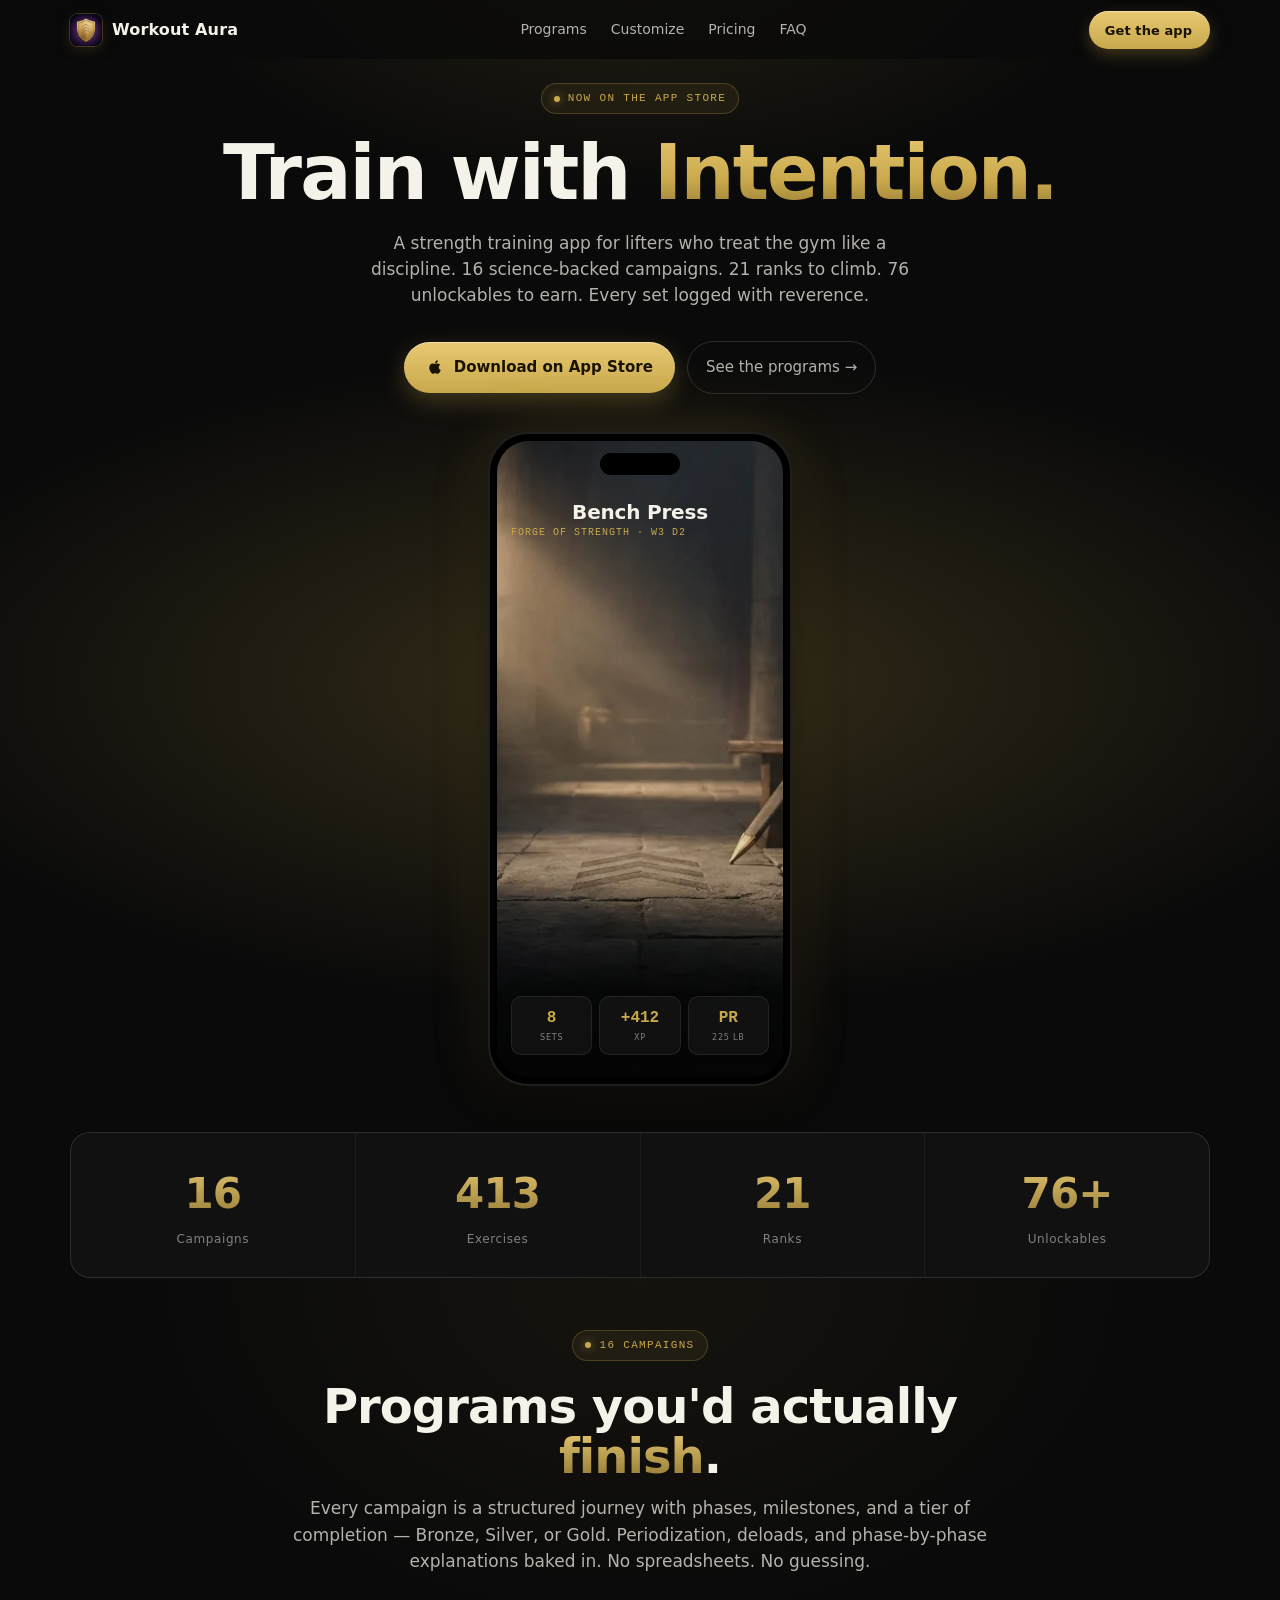
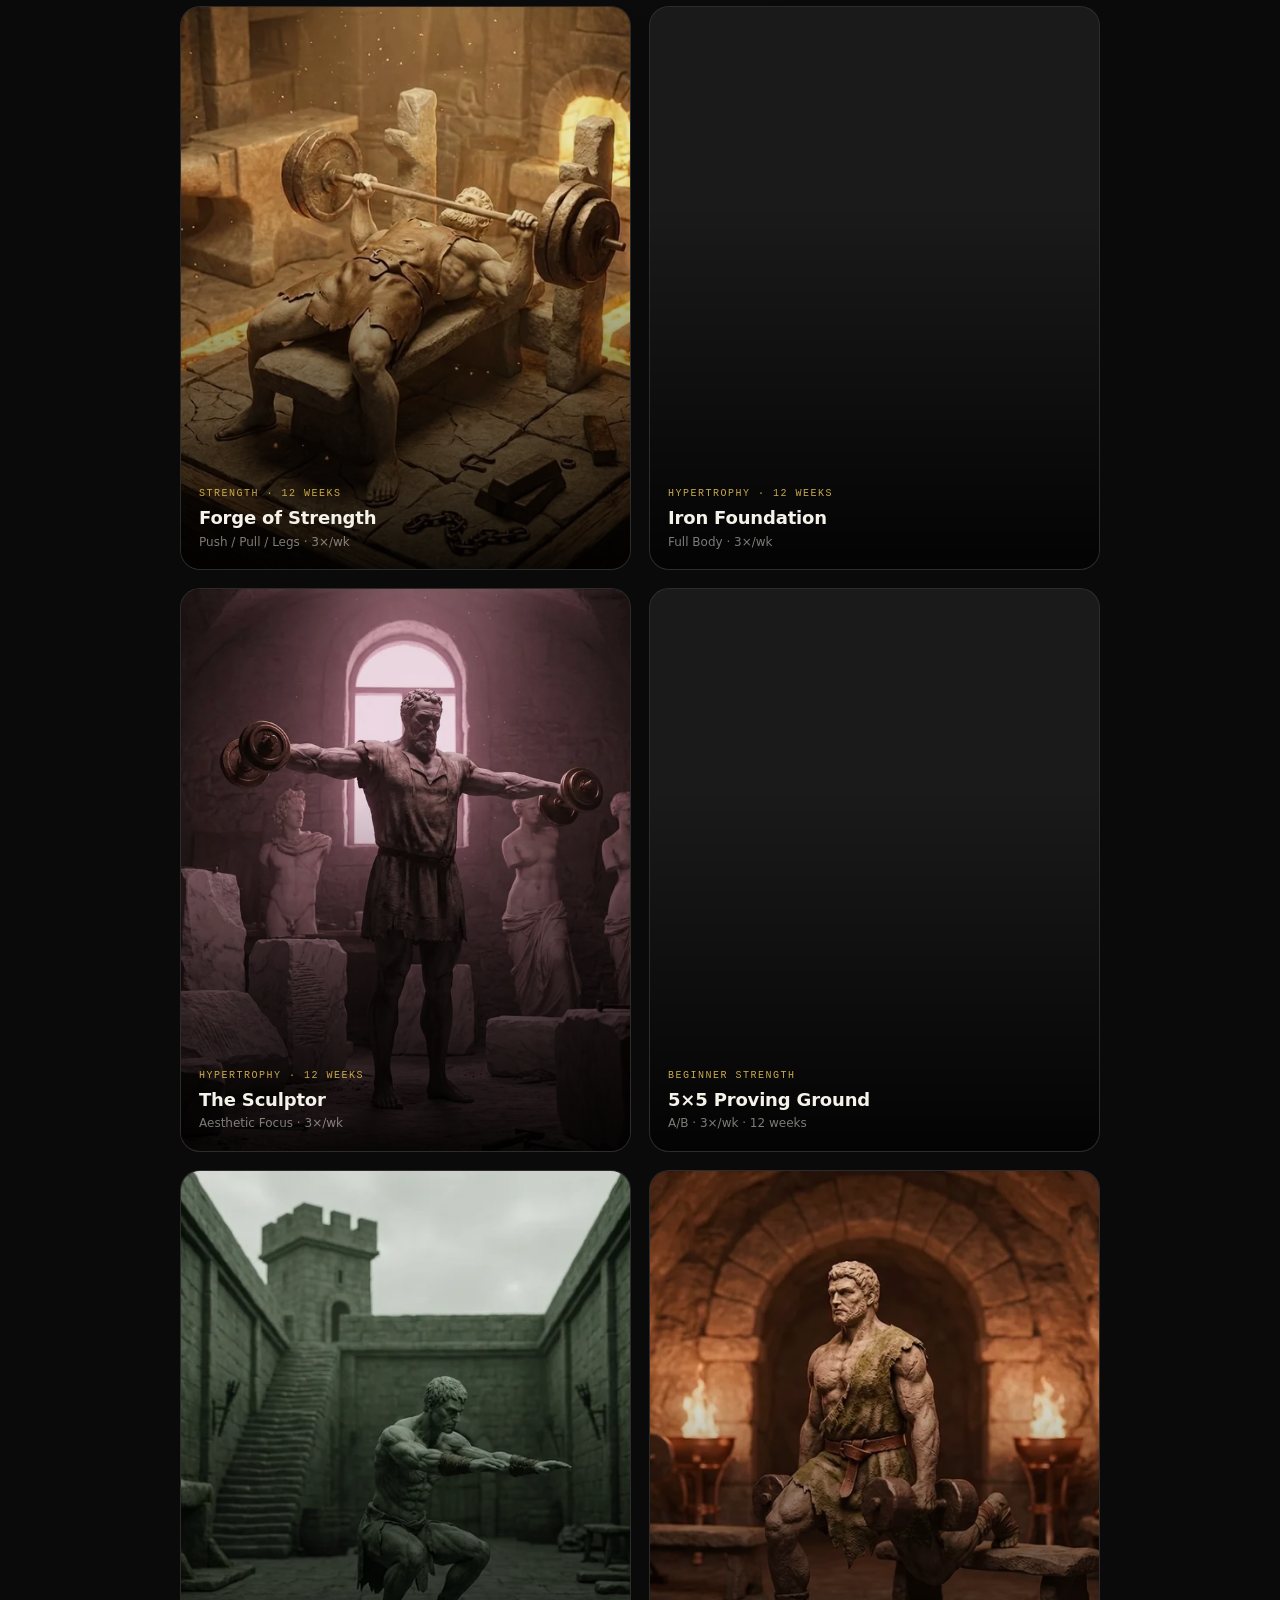
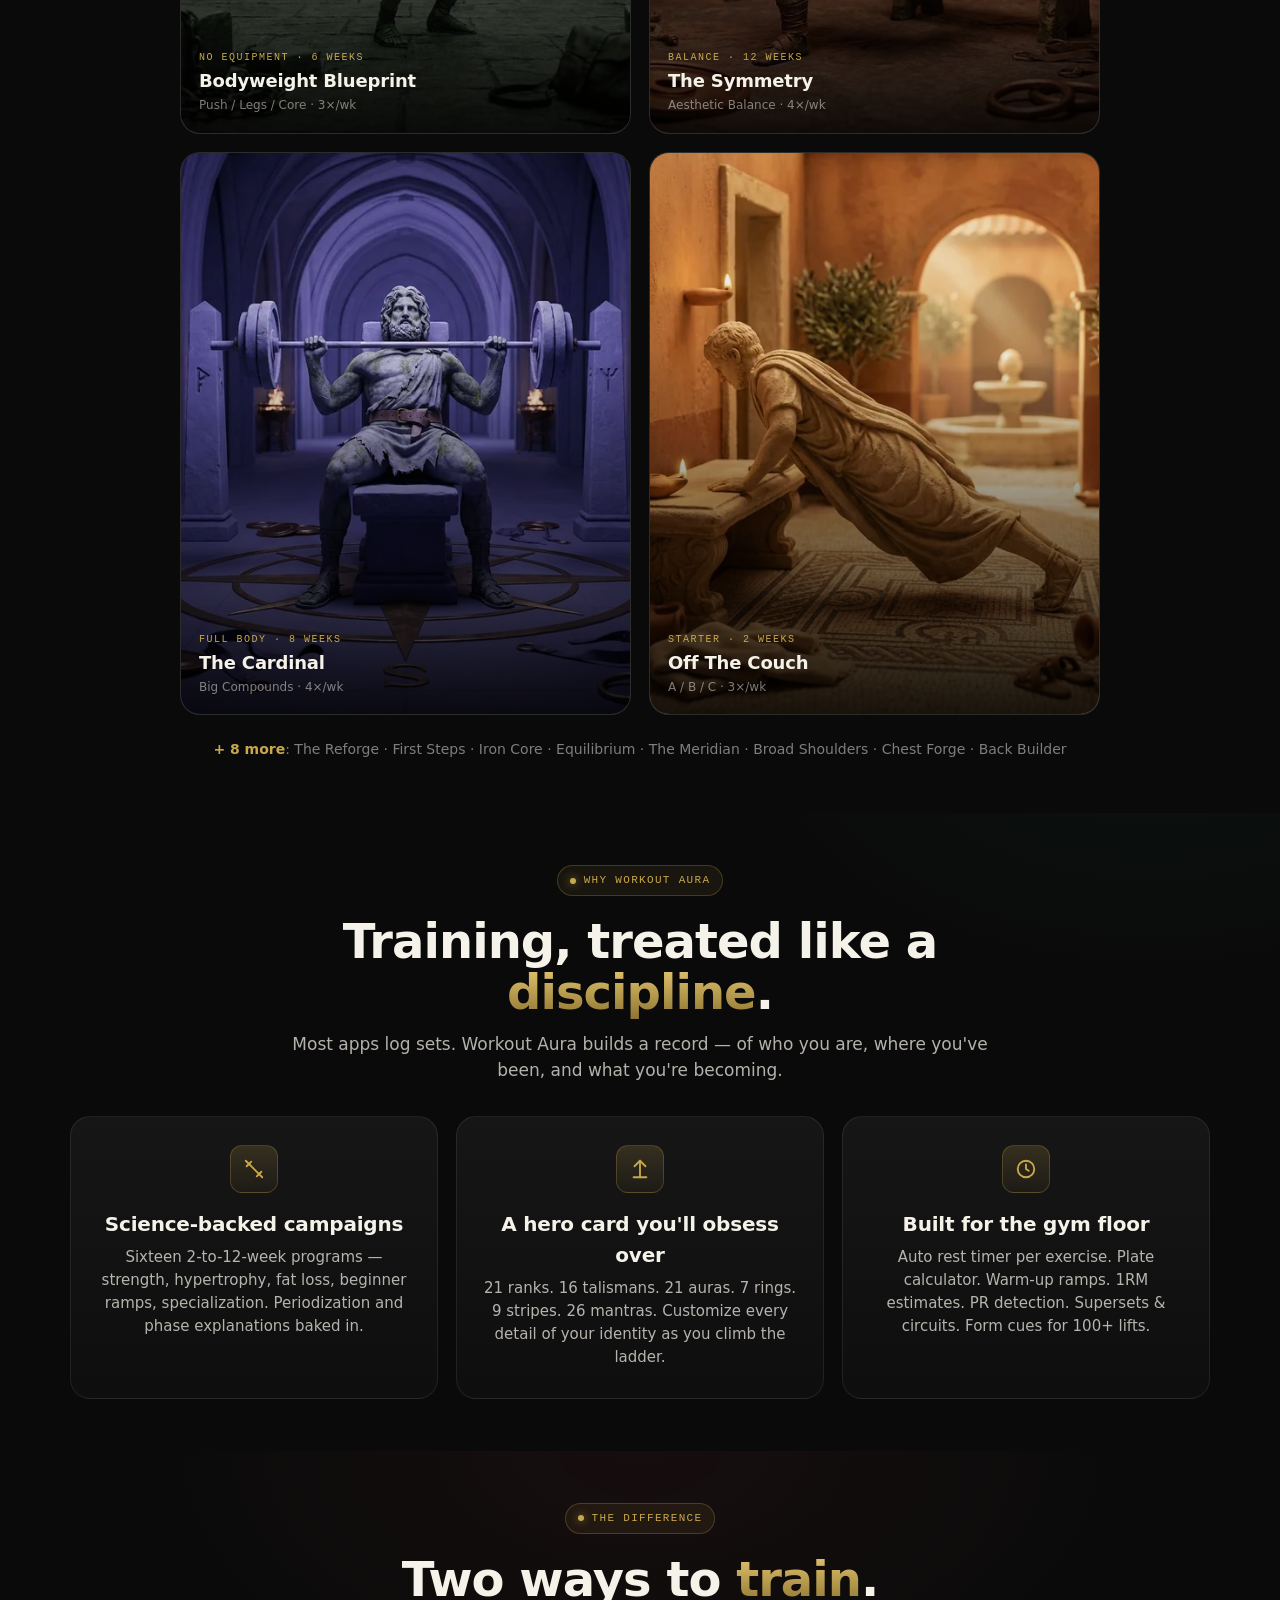
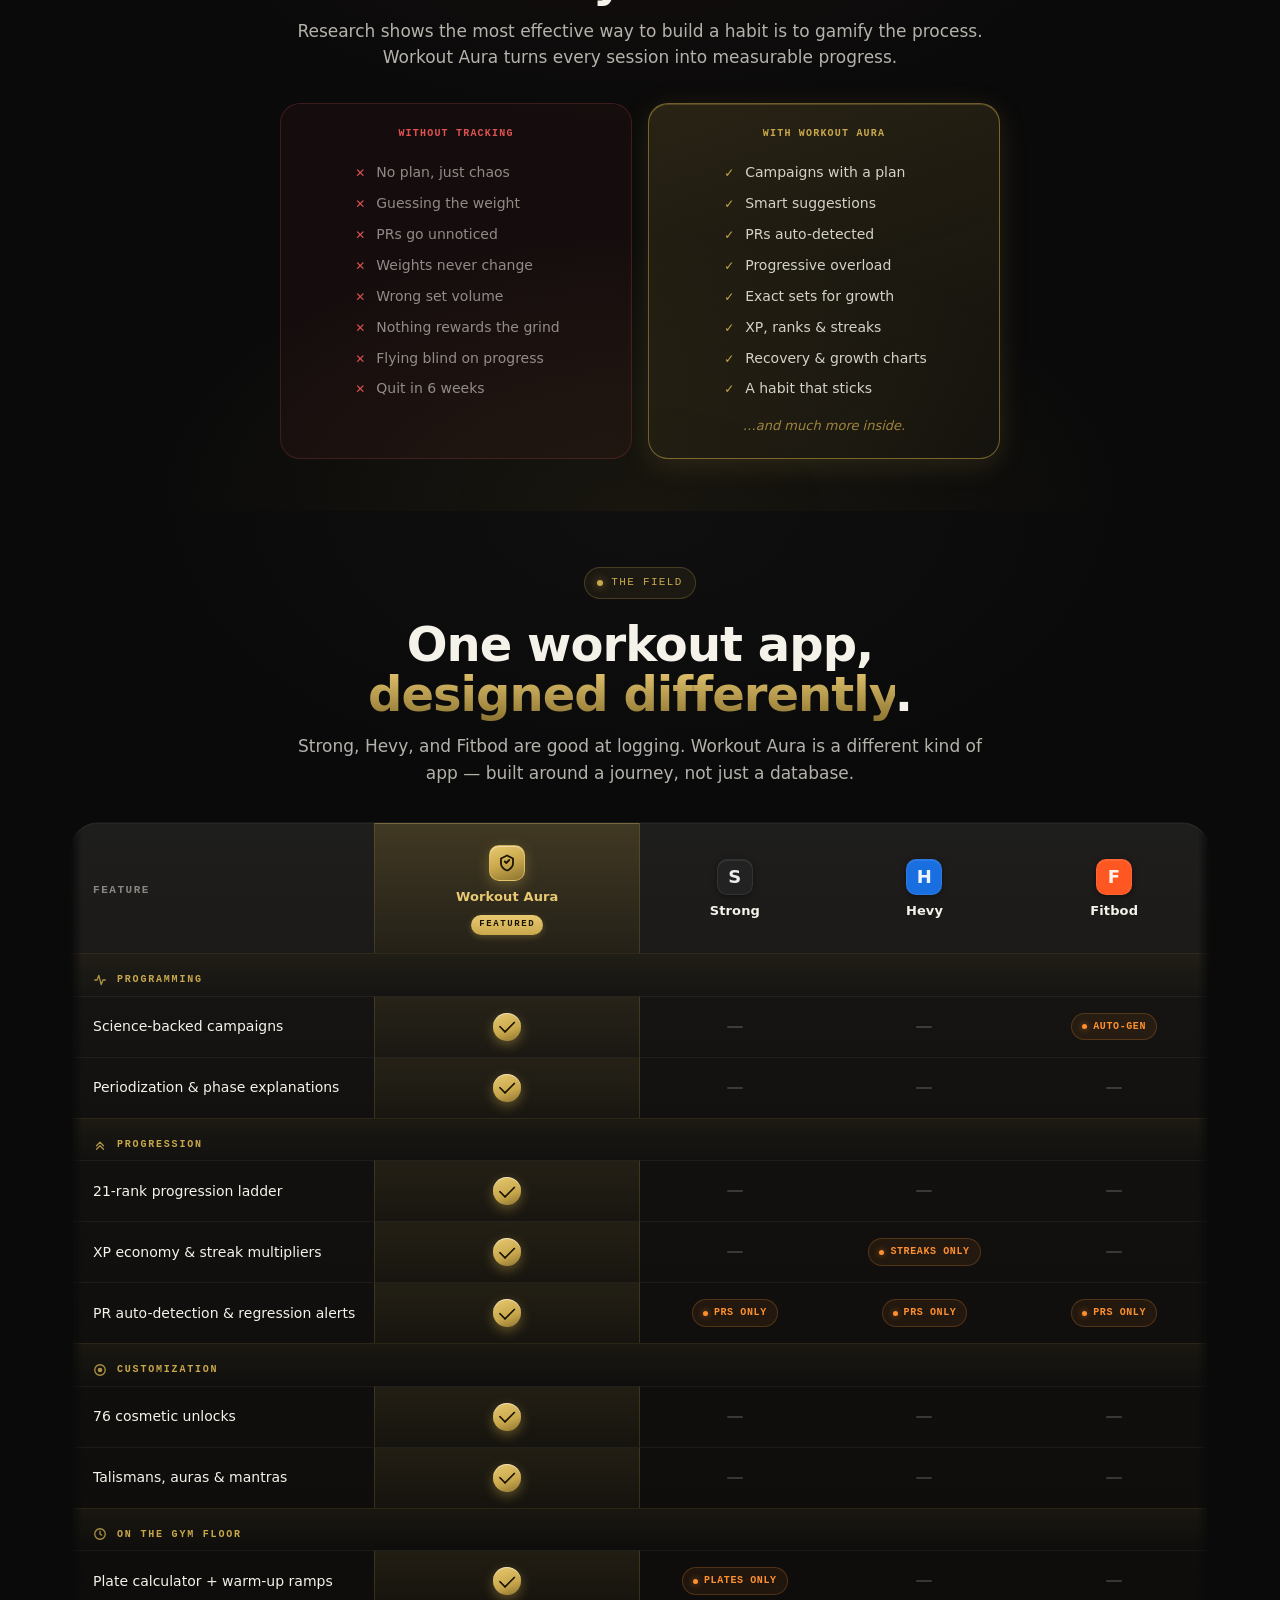
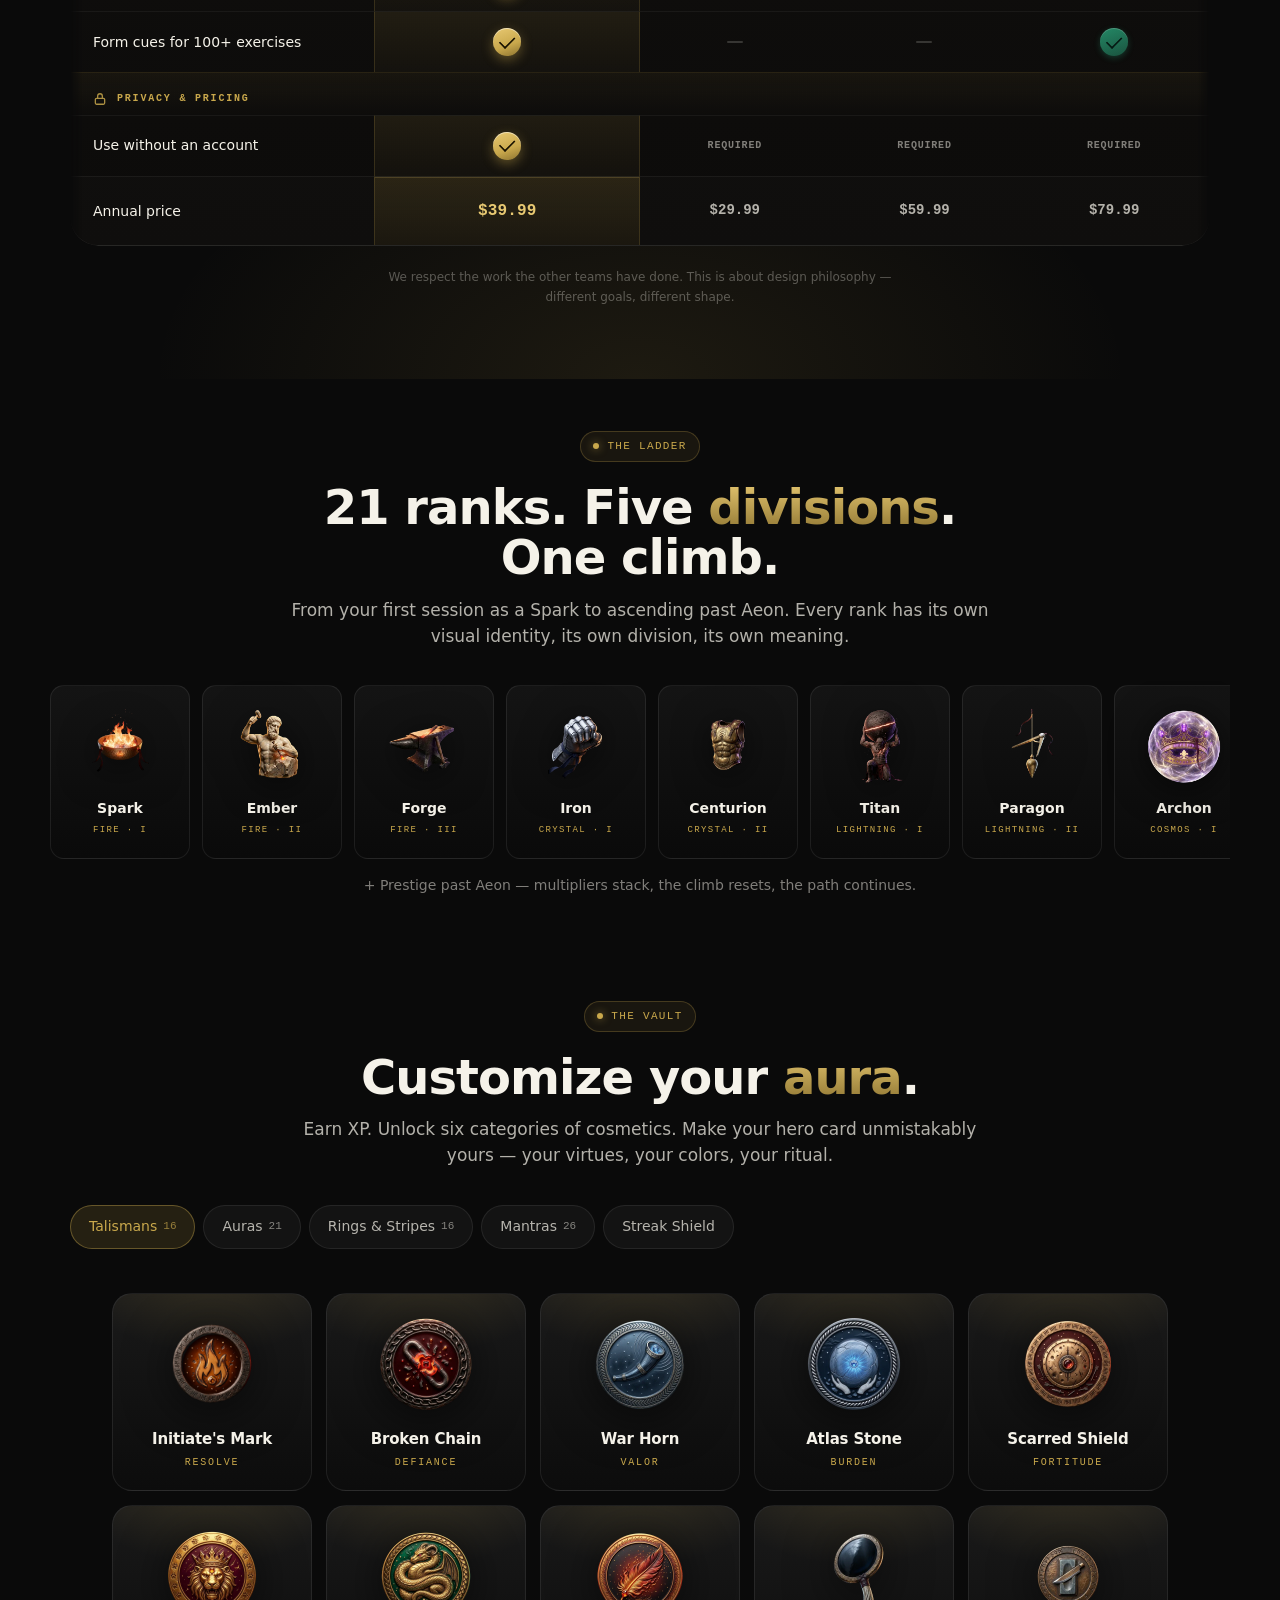
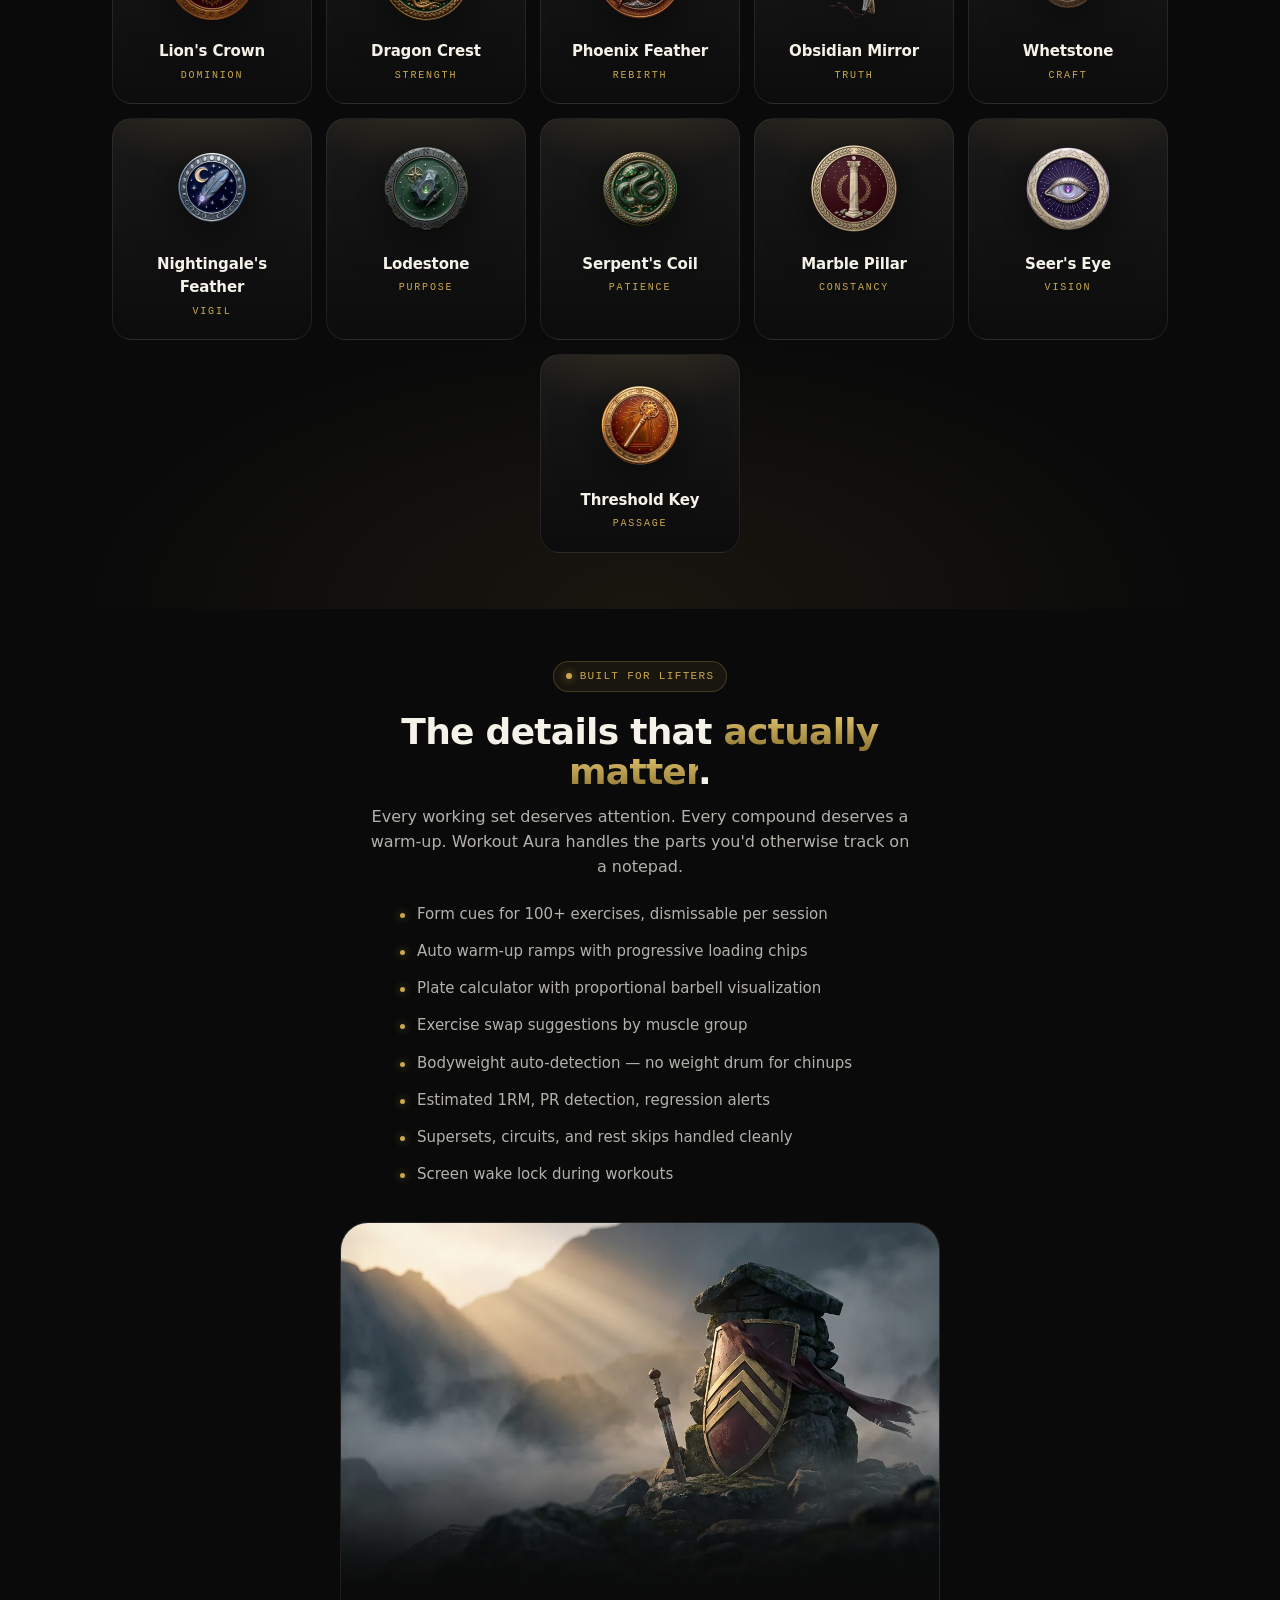
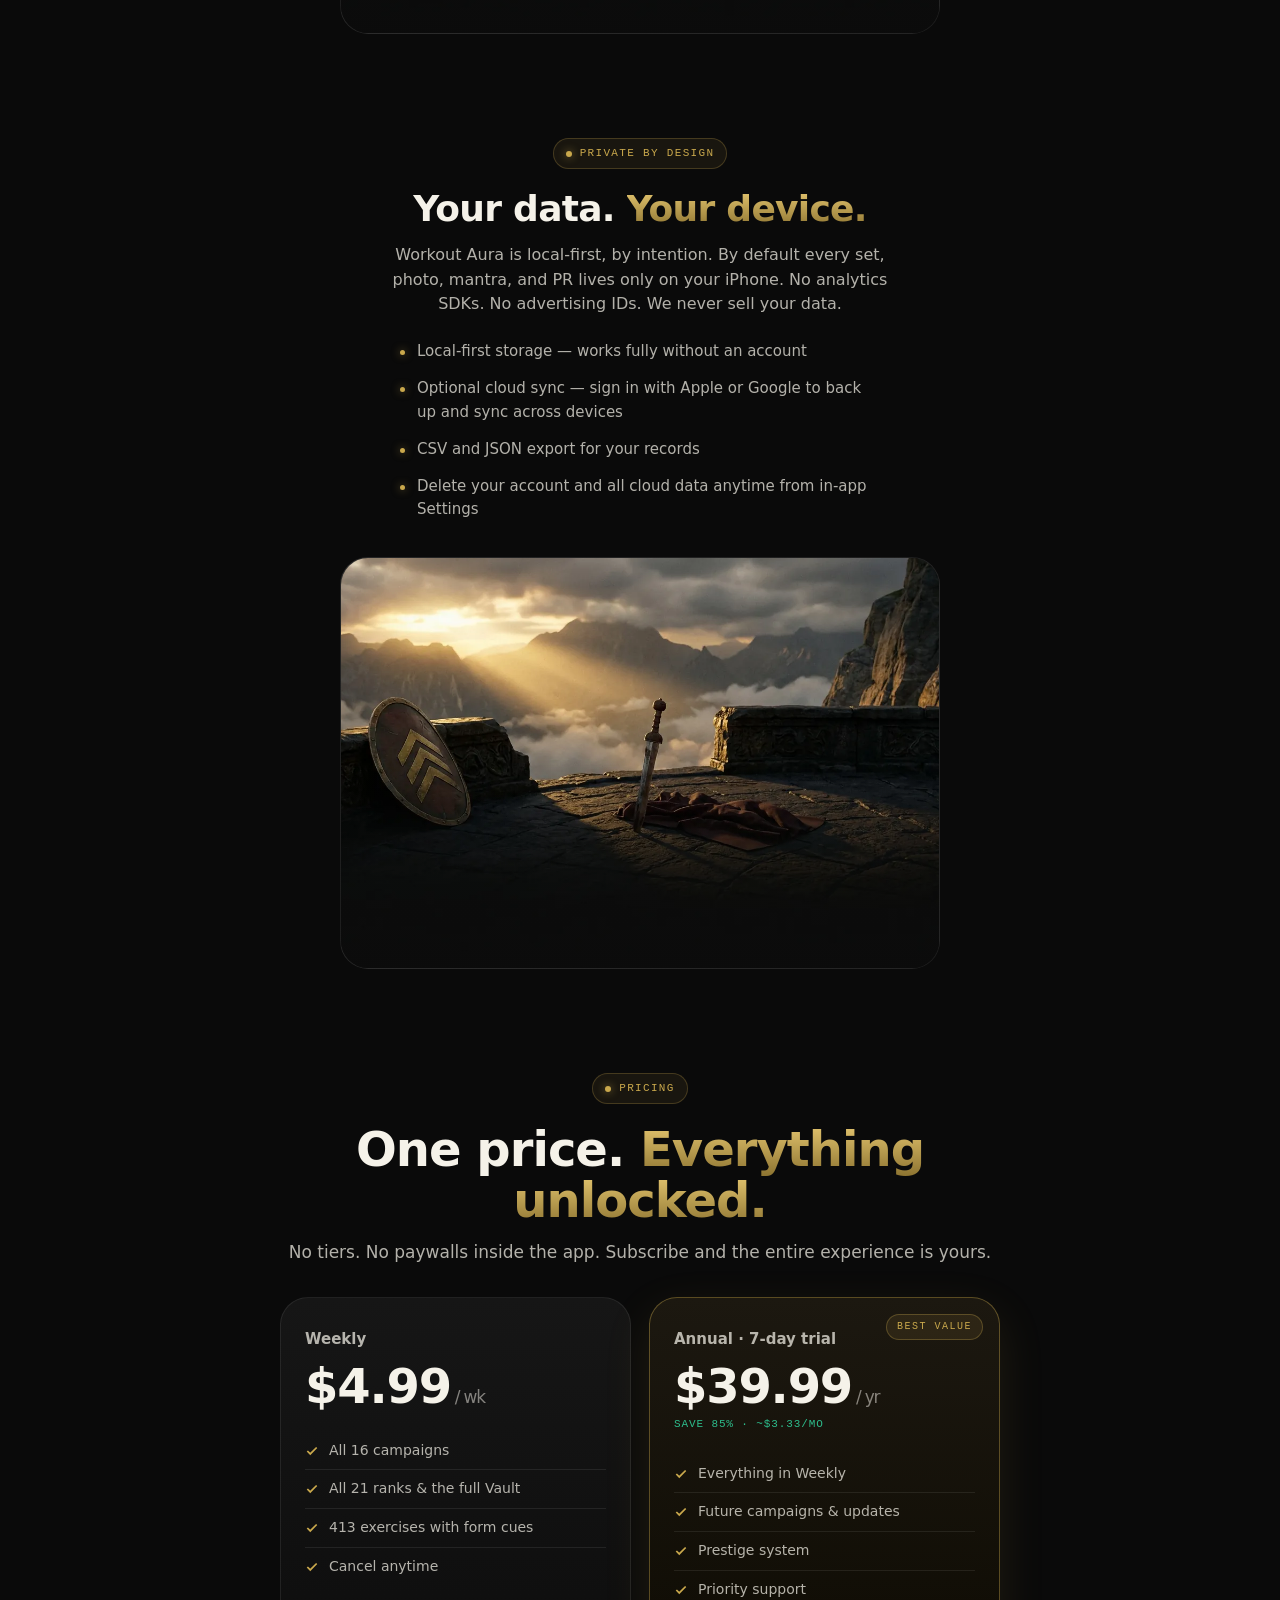
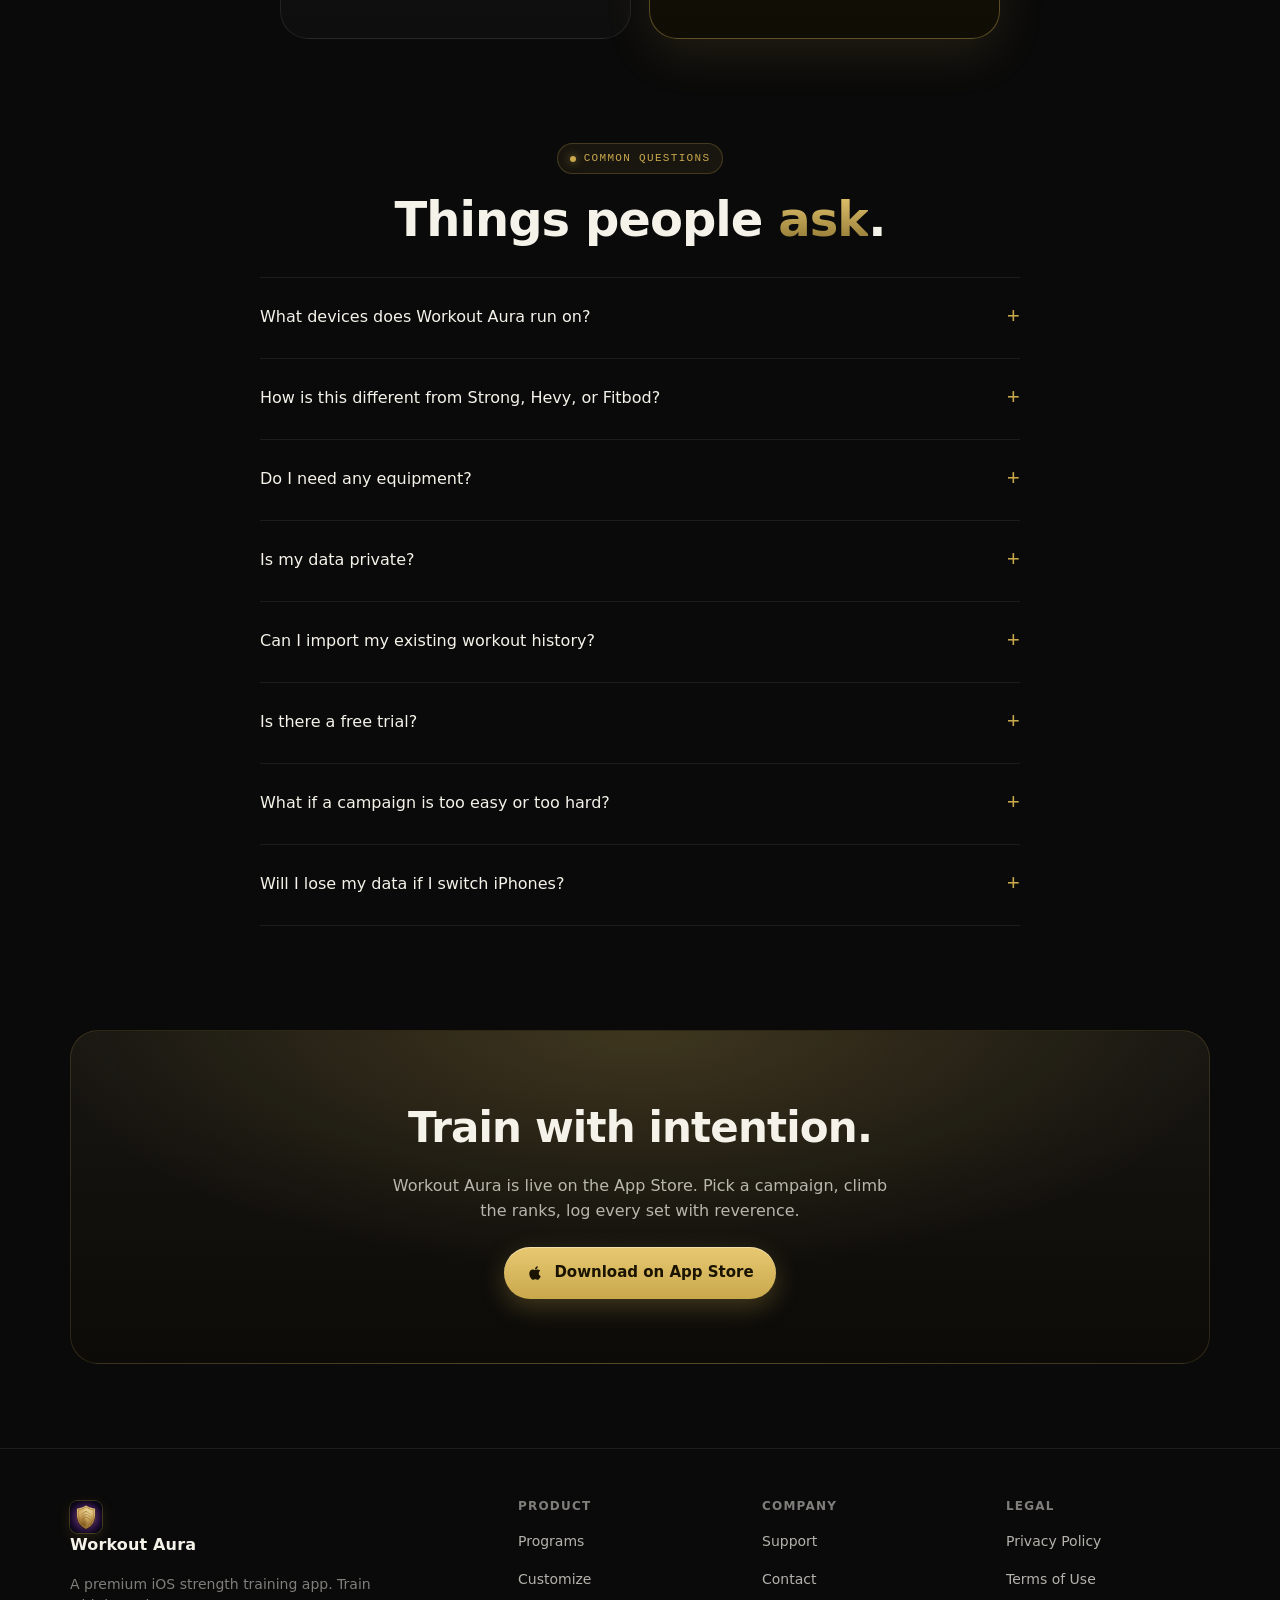
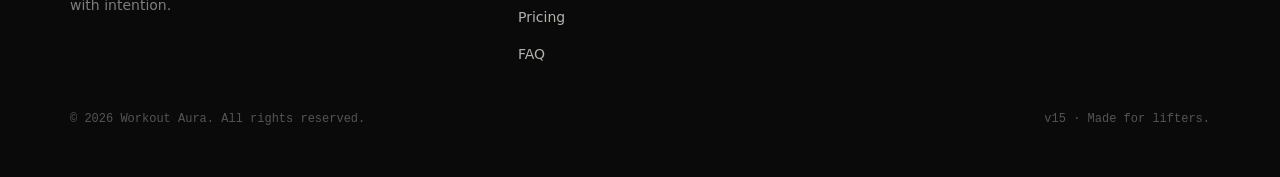
==== commit a5796358: "Update pricing: Monthly $12.99 → Weekly $4.99, Annual $79.99 → $39.99 Co-Authored-By: Claude Opus 4." ====
--- a/index.html
+++ b/index.html
@@ -52,8 +52,8 @@
   "operatingSystem": "iOS 16.0+",
   "image": "https://myworkoutaura.com/assets/app-icon-512.webp",
   "offers": [
-    { "@type": "Offer", "name": "Monthly Subscription", "price": "12.99", "priceCurrency": "USD" },
-    { "@type": "Offer", "name": "Annual Subscription", "price": "79.99", "priceCurrency": "USD" }
+    { "@type": "Offer", "name": "Weekly Subscription", "price": "4.99", "priceCurrency": "USD" },
+    { "@type": "Offer", "name": "Annual Subscription", "price": "39.99", "priceCurrency": "USD" }
   ],
   "publisher": {
     "@type": "Organization",
@@ -87,7 +87,7 @@
     {
       "@type": "Question",
       "name": "How much does Workout Aura cost?",
-      "acceptedAnswer": { "@type": "Answer", "text": "Monthly is $12.99. Annual is $79.99 — about $6.67 per month, a 49% saving. Both unlock the entire app — no in-app paywalls." }
+      "acceptedAnswer": { "@type": "Answer", "text": "Weekly is $4.99. Annual is $39.99 with a 7-day free trial — about $3.33 per month, an 85% saving versus weekly. Both unlock the entire app — no in-app paywalls." }
     }
   ]
 }
@@ -475,7 +475,7 @@
       </div>
       <div class="vs-row vs-row-price" role="row">
         <div class="vs-cell vs-feature-cell" role="rowheader">Annual price</div>
-        <div class="vs-cell vs-us" role="cell" data-h="Workout Aura"><span class="vs-price">$79.99</span></div>
+        <div class="vs-cell vs-us" role="cell" data-h="Workout Aura"><span class="vs-price">$39.99</span></div>
         <div class="vs-cell" role="cell" data-h="Strong"><span class="vs-price-other">$29.99</span></div>
         <div class="vs-cell" role="cell" data-h="Hevy"><span class="vs-price-other">$59.99</span></div>
         <div class="vs-cell" role="cell" data-h="Fitbod"><span class="vs-price-other">$79.99</span></div>
@@ -710,8 +710,8 @@
 
     <div class="price-grid">
       <div class="price reveal">
-        <div class="price-name">Monthly</div>
-        <div class="price-amount">$12.99<span>/ mo</span></div>
+        <div class="price-name">Weekly</div>
+        <div class="price-amount">$4.99<span>/ wk</span></div>
         <ul>
           <li><svg width="14" height="14" viewBox="0 0 24 24" fill="none" stroke="currentColor" stroke-width="3" aria-hidden="true"><polyline points="20 6 9 17 4 12"/></svg> All 16 campaigns</li>
           <li><svg width="14" height="14" viewBox="0 0 24 24" fill="none" stroke="currentColor" stroke-width="3" aria-hidden="true"><polyline points="20 6 9 17 4 12"/></svg> All 21 ranks &amp; the full Vault</li>
@@ -721,11 +721,11 @@
       </div>
       <div class="price featured reveal">
         <div class="price-tag">Best Value</div>
-        <div class="price-name">Annual</div>
-        <div class="price-amount">$79.99<span>/ yr</span></div>
-        <div class="price-save">SAVE 49% · ~$6.67/MO</div>
+        <div class="price-name">Annual · 7-day trial</div>
+        <div class="price-amount">$39.99<span>/ yr</span></div>
+        <div class="price-save">SAVE 85% · ~$3.33/MO</div>
         <ul>
-          <li><svg width="14" height="14" viewBox="0 0 24 24" fill="none" stroke="currentColor" stroke-width="3" aria-hidden="true"><polyline points="20 6 9 17 4 12"/></svg> Everything in Monthly</li>
+          <li><svg width="14" height="14" viewBox="0 0 24 24" fill="none" stroke="currentColor" stroke-width="3" aria-hidden="true"><polyline points="20 6 9 17 4 12"/></svg> Everything in Weekly</li>
           <li><svg width="14" height="14" viewBox="0 0 24 24" fill="none" stroke="currentColor" stroke-width="3" aria-hidden="true"><polyline points="20 6 9 17 4 12"/></svg> Future campaigns &amp; updates</li>
           <li><svg width="14" height="14" viewBox="0 0 24 24" fill="none" stroke="currentColor" stroke-width="3" aria-hidden="true"><polyline points="20 6 9 17 4 12"/></svg> Prestige system</li>
           <li><svg width="14" height="14" viewBox="0 0 24 24" fill="none" stroke="currentColor" stroke-width="3" aria-hidden="true"><polyline points="20 6 9 17 4 12"/></svg> Priority support</li>
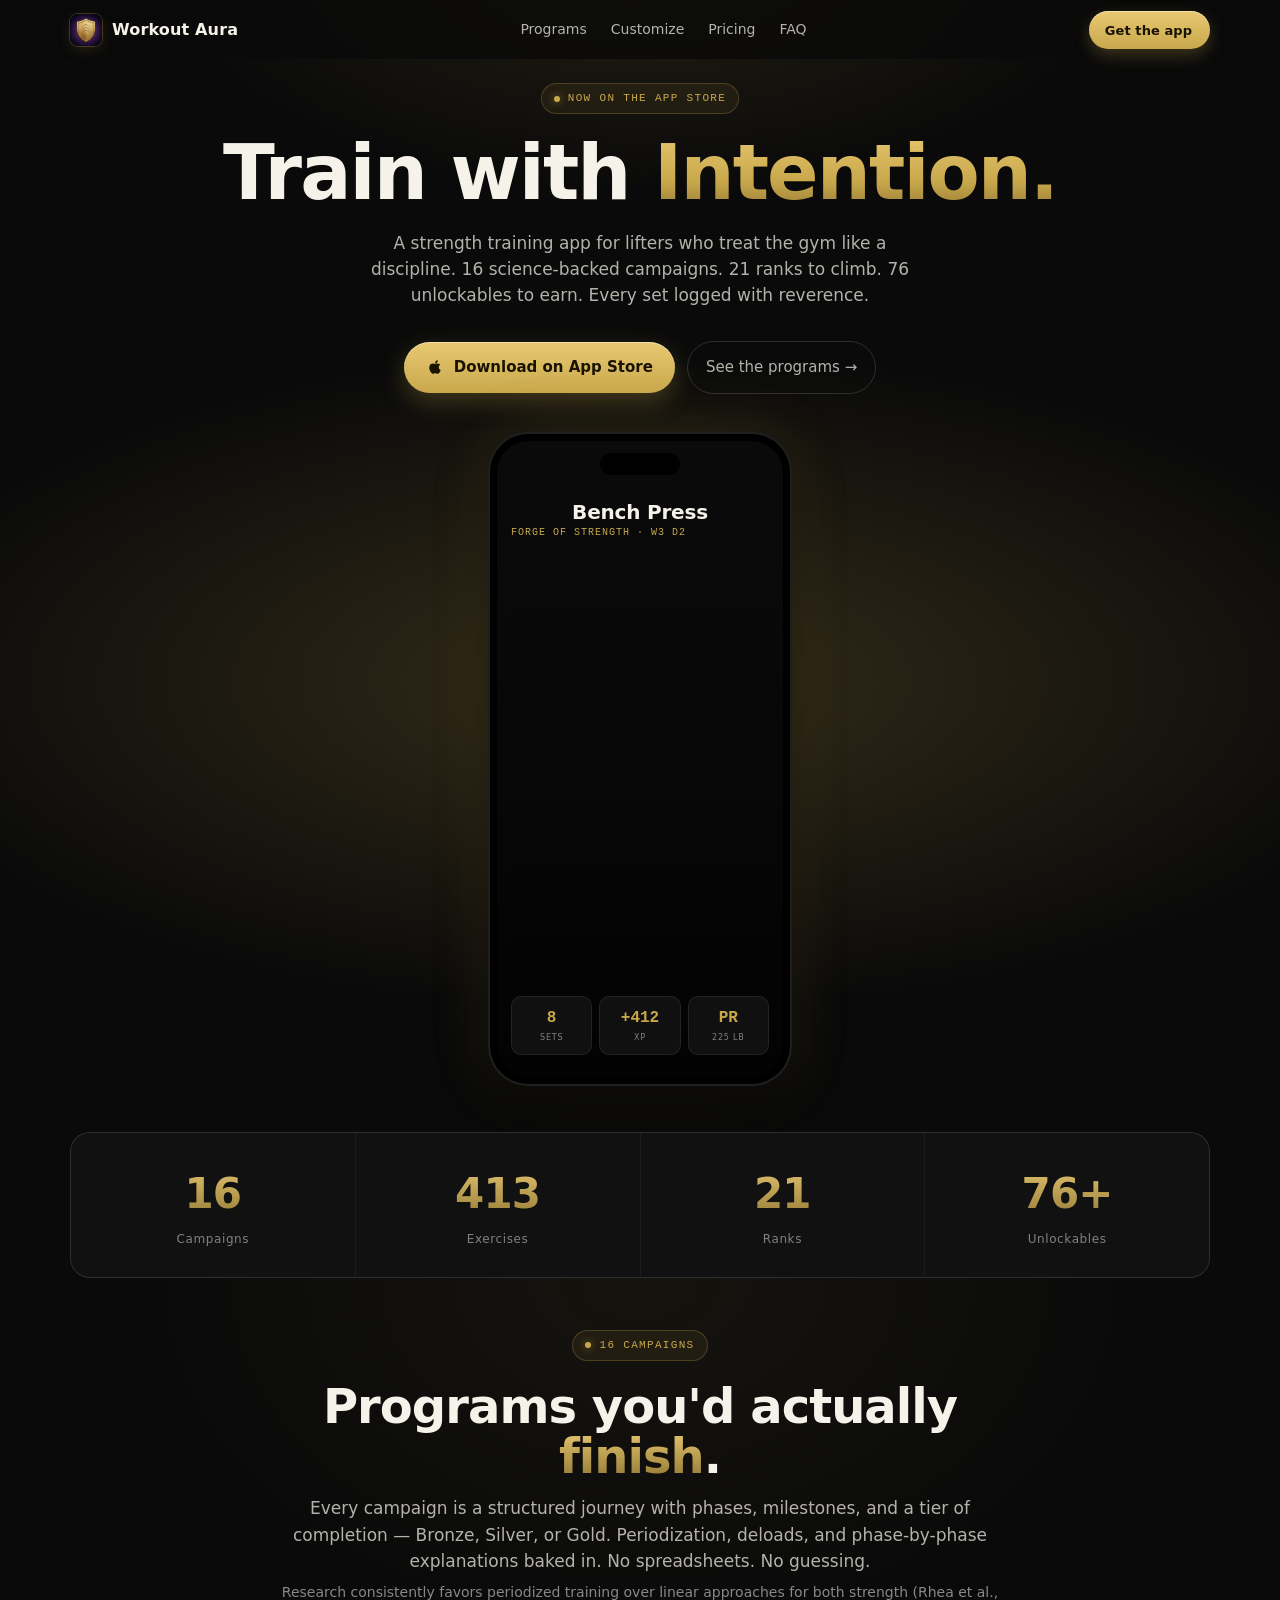
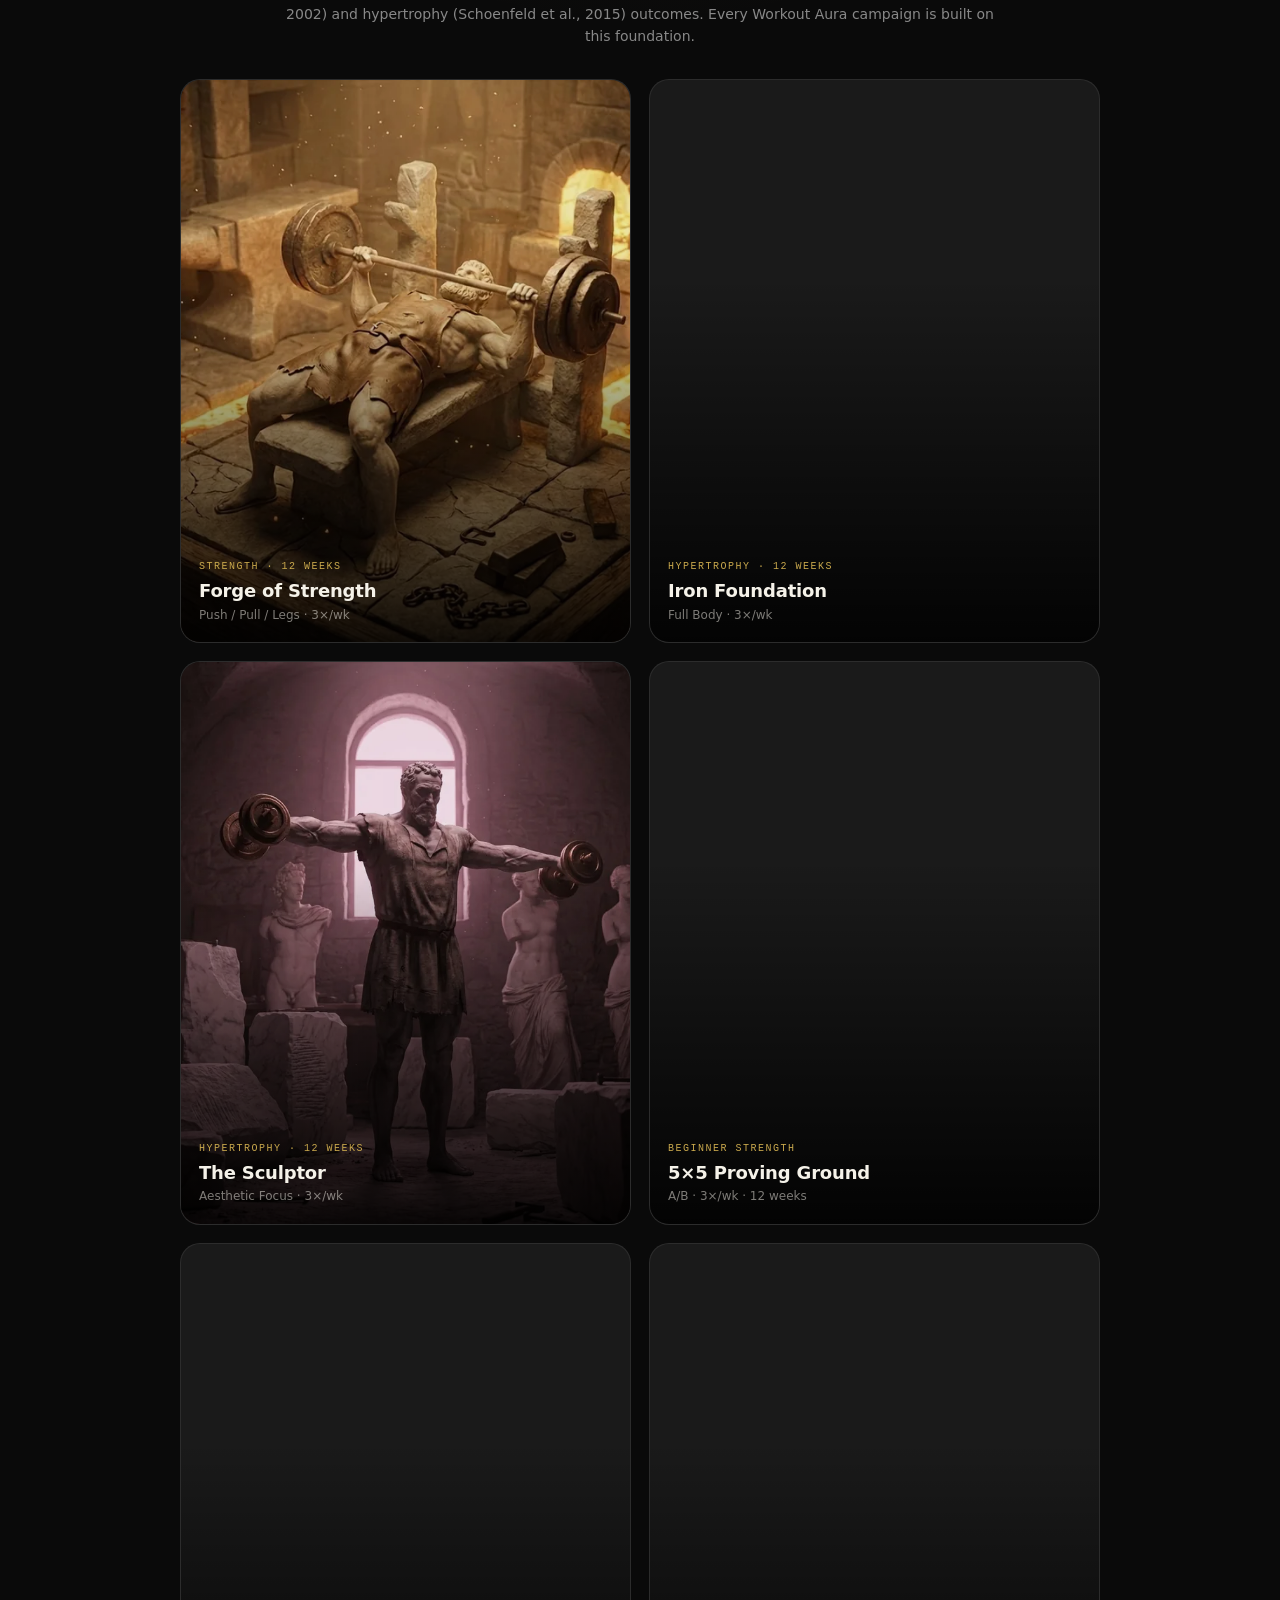
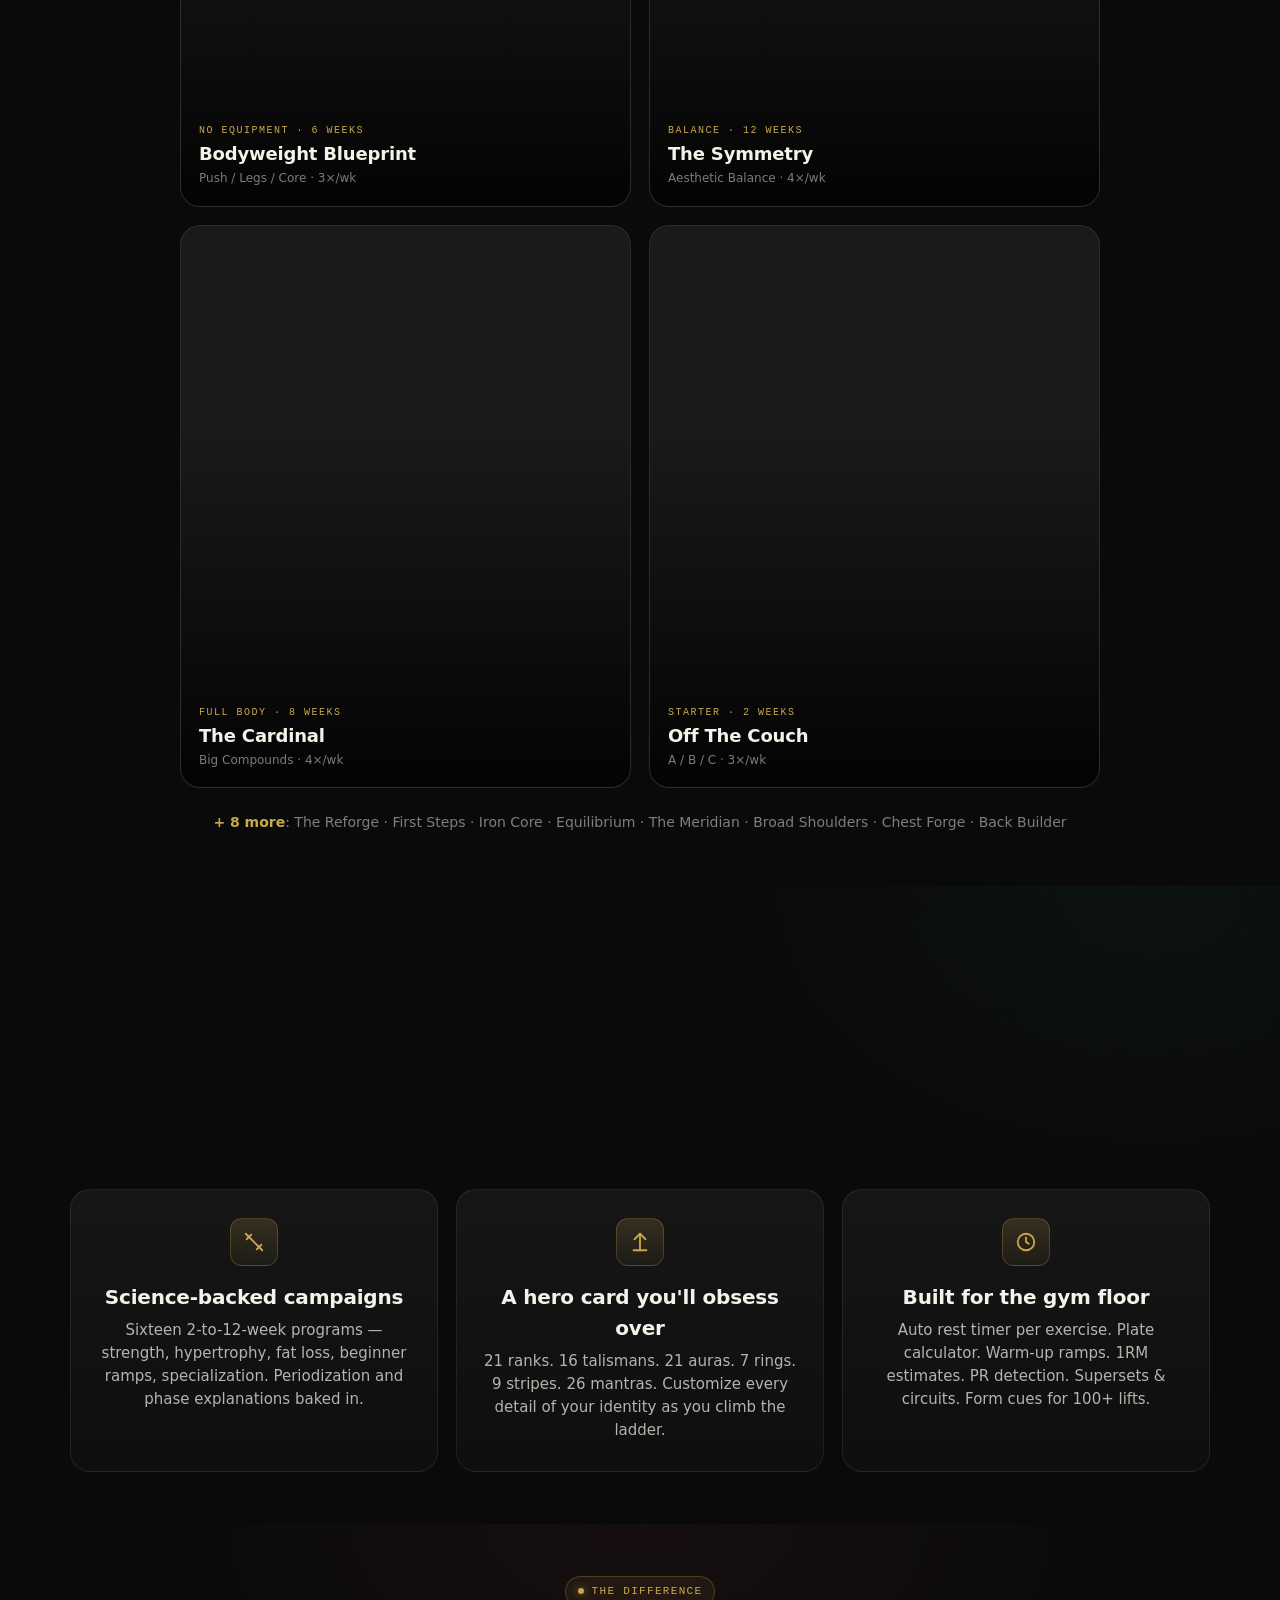
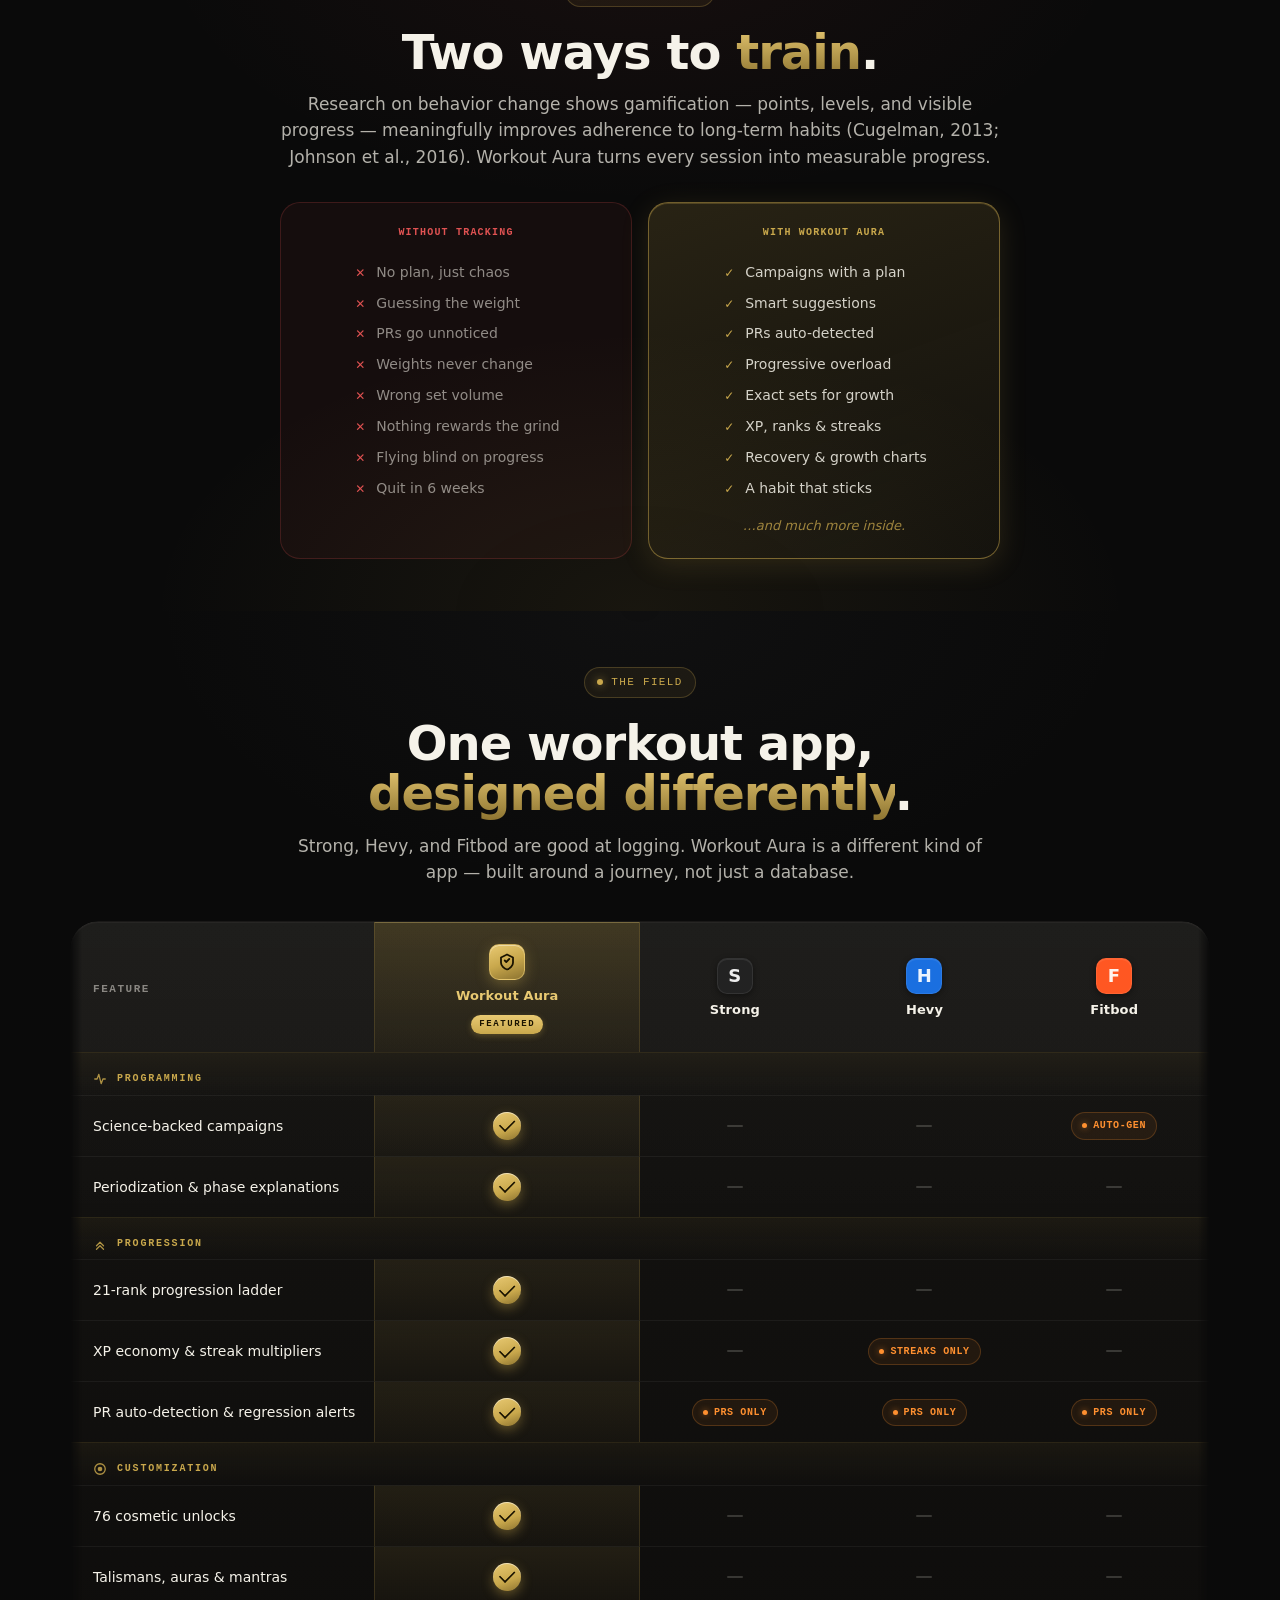
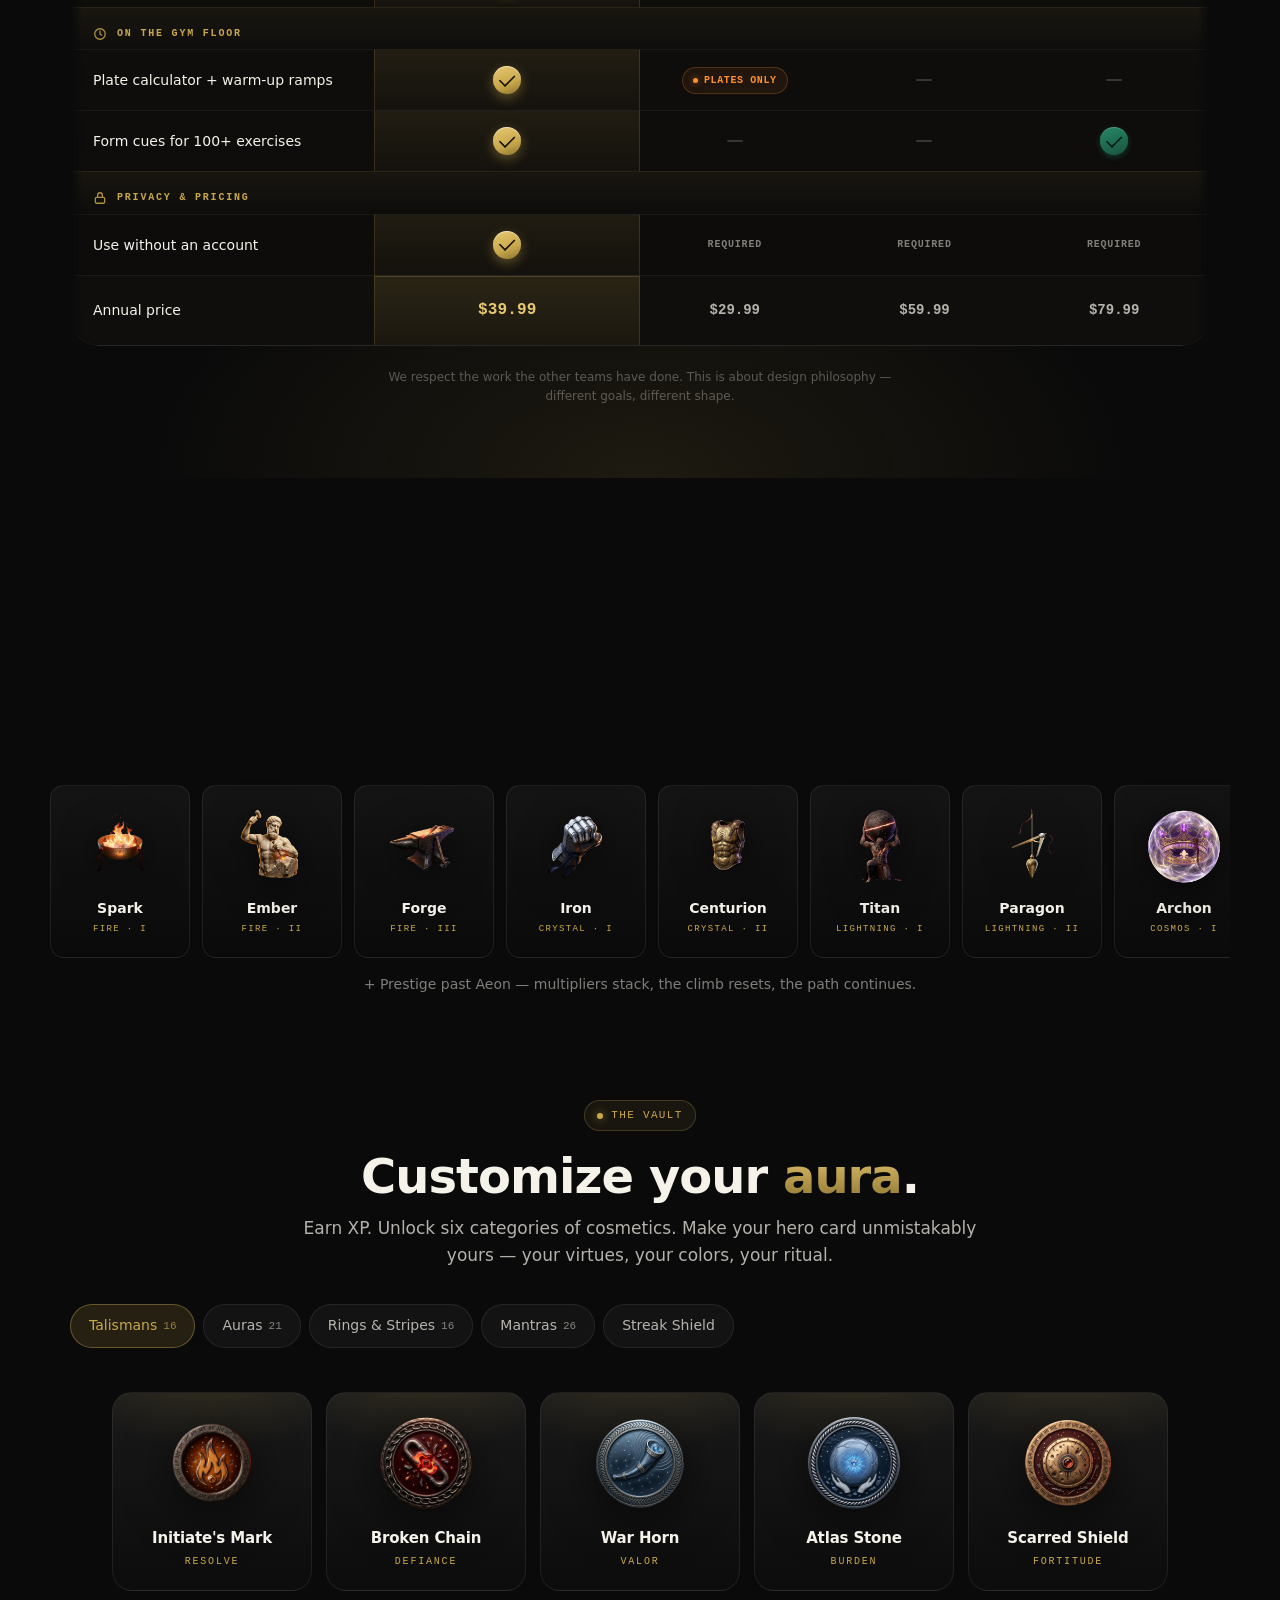
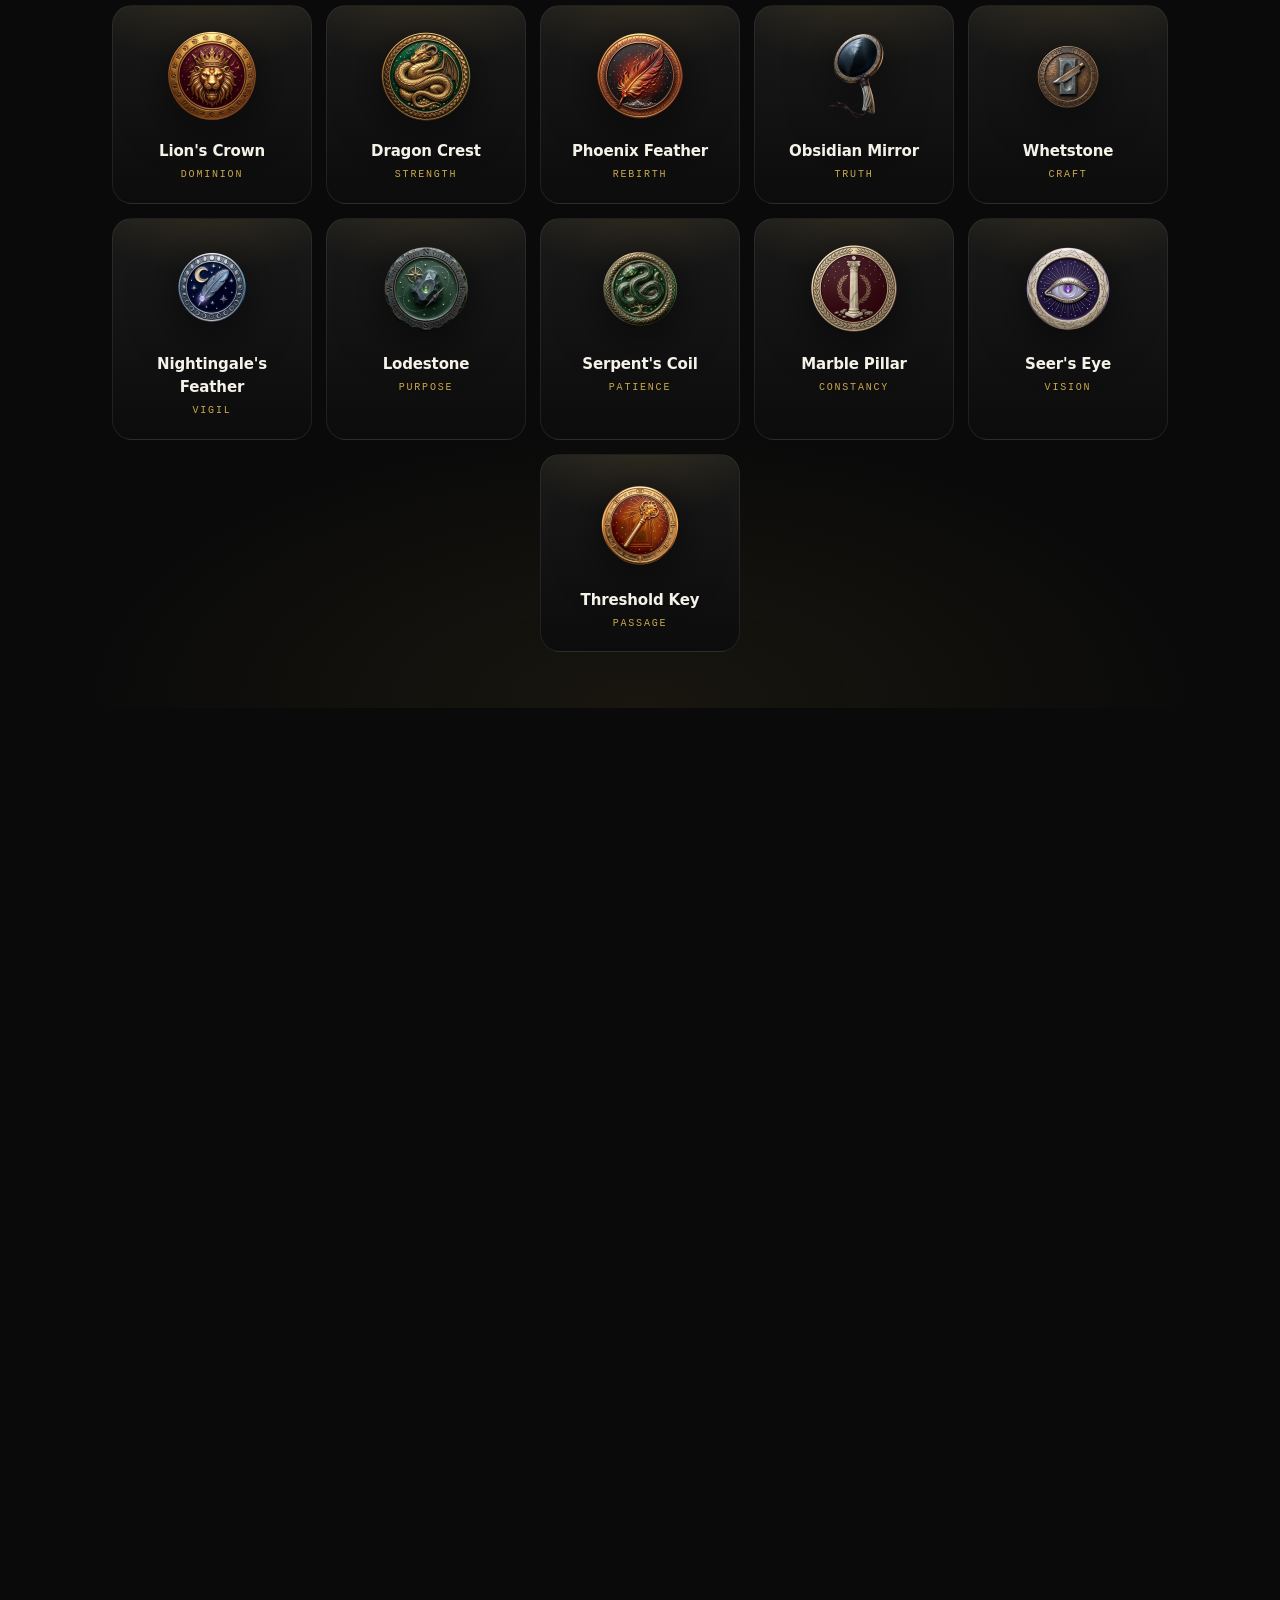
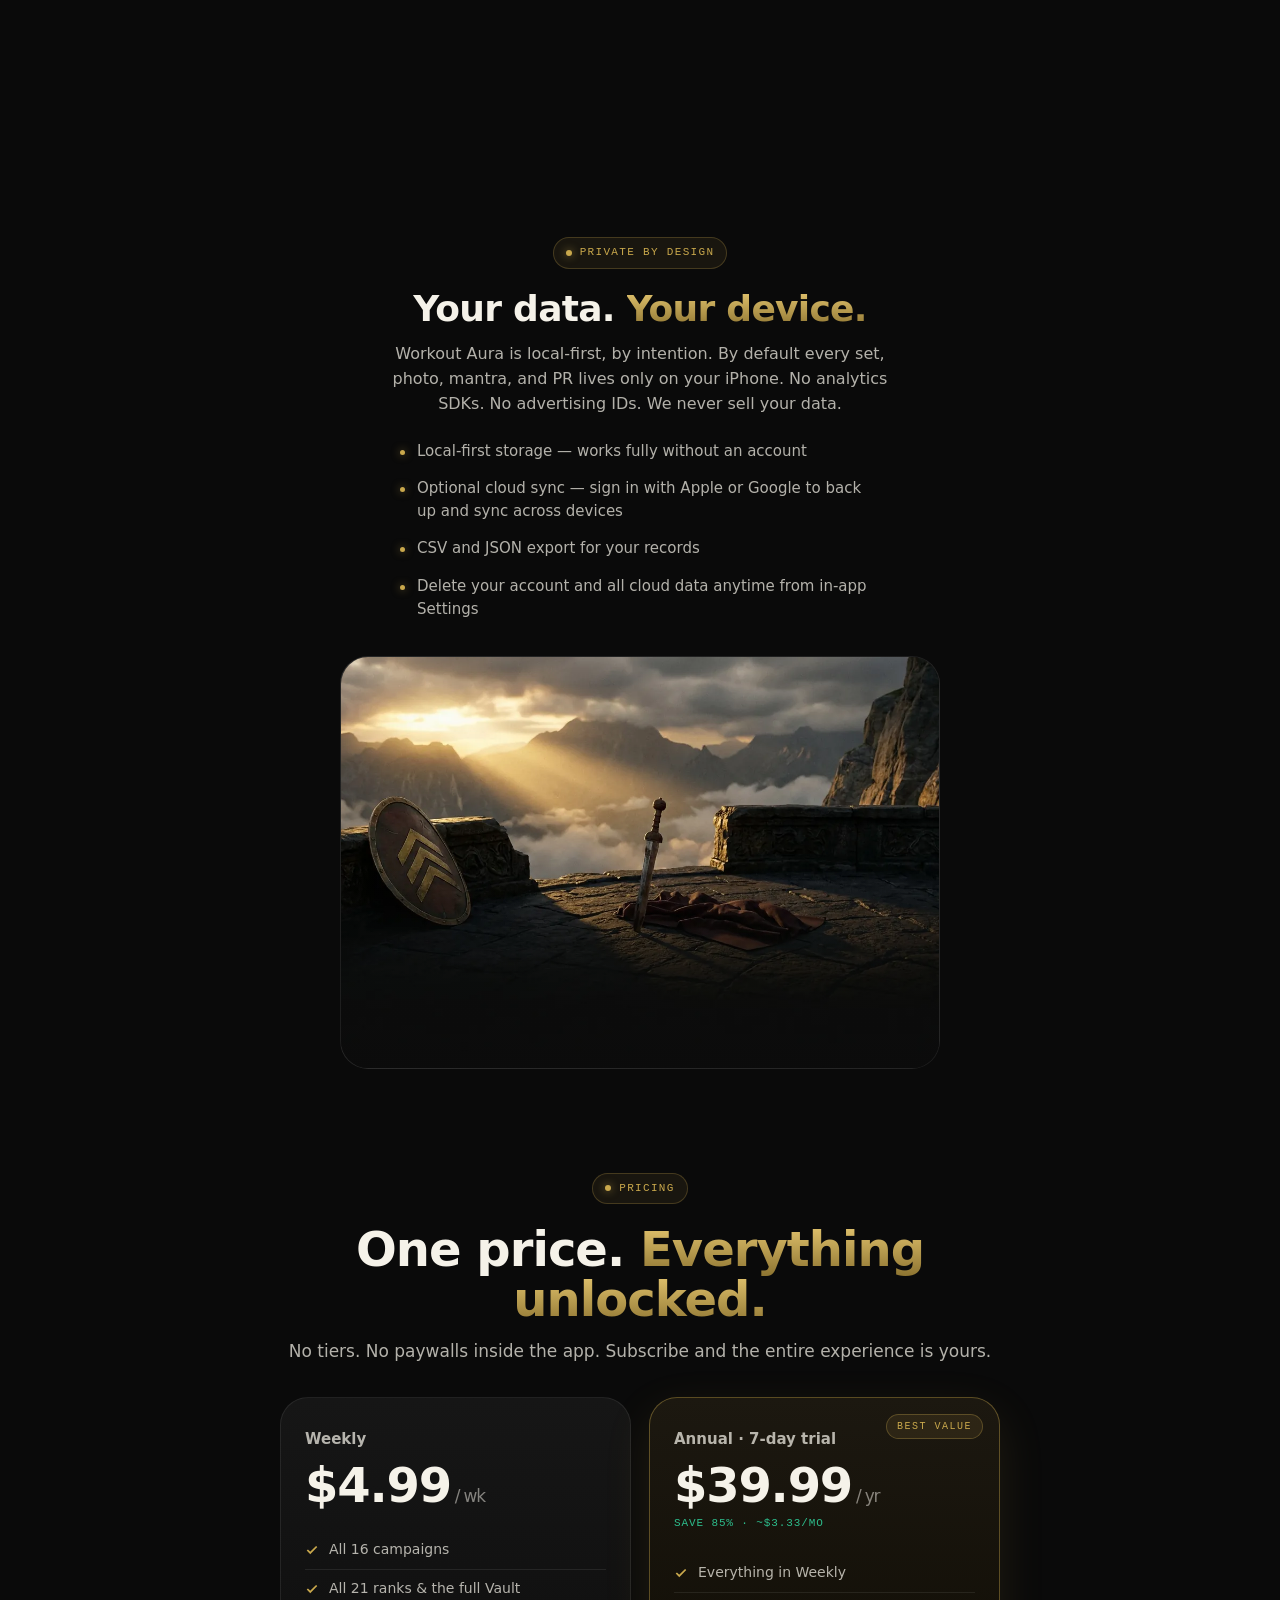
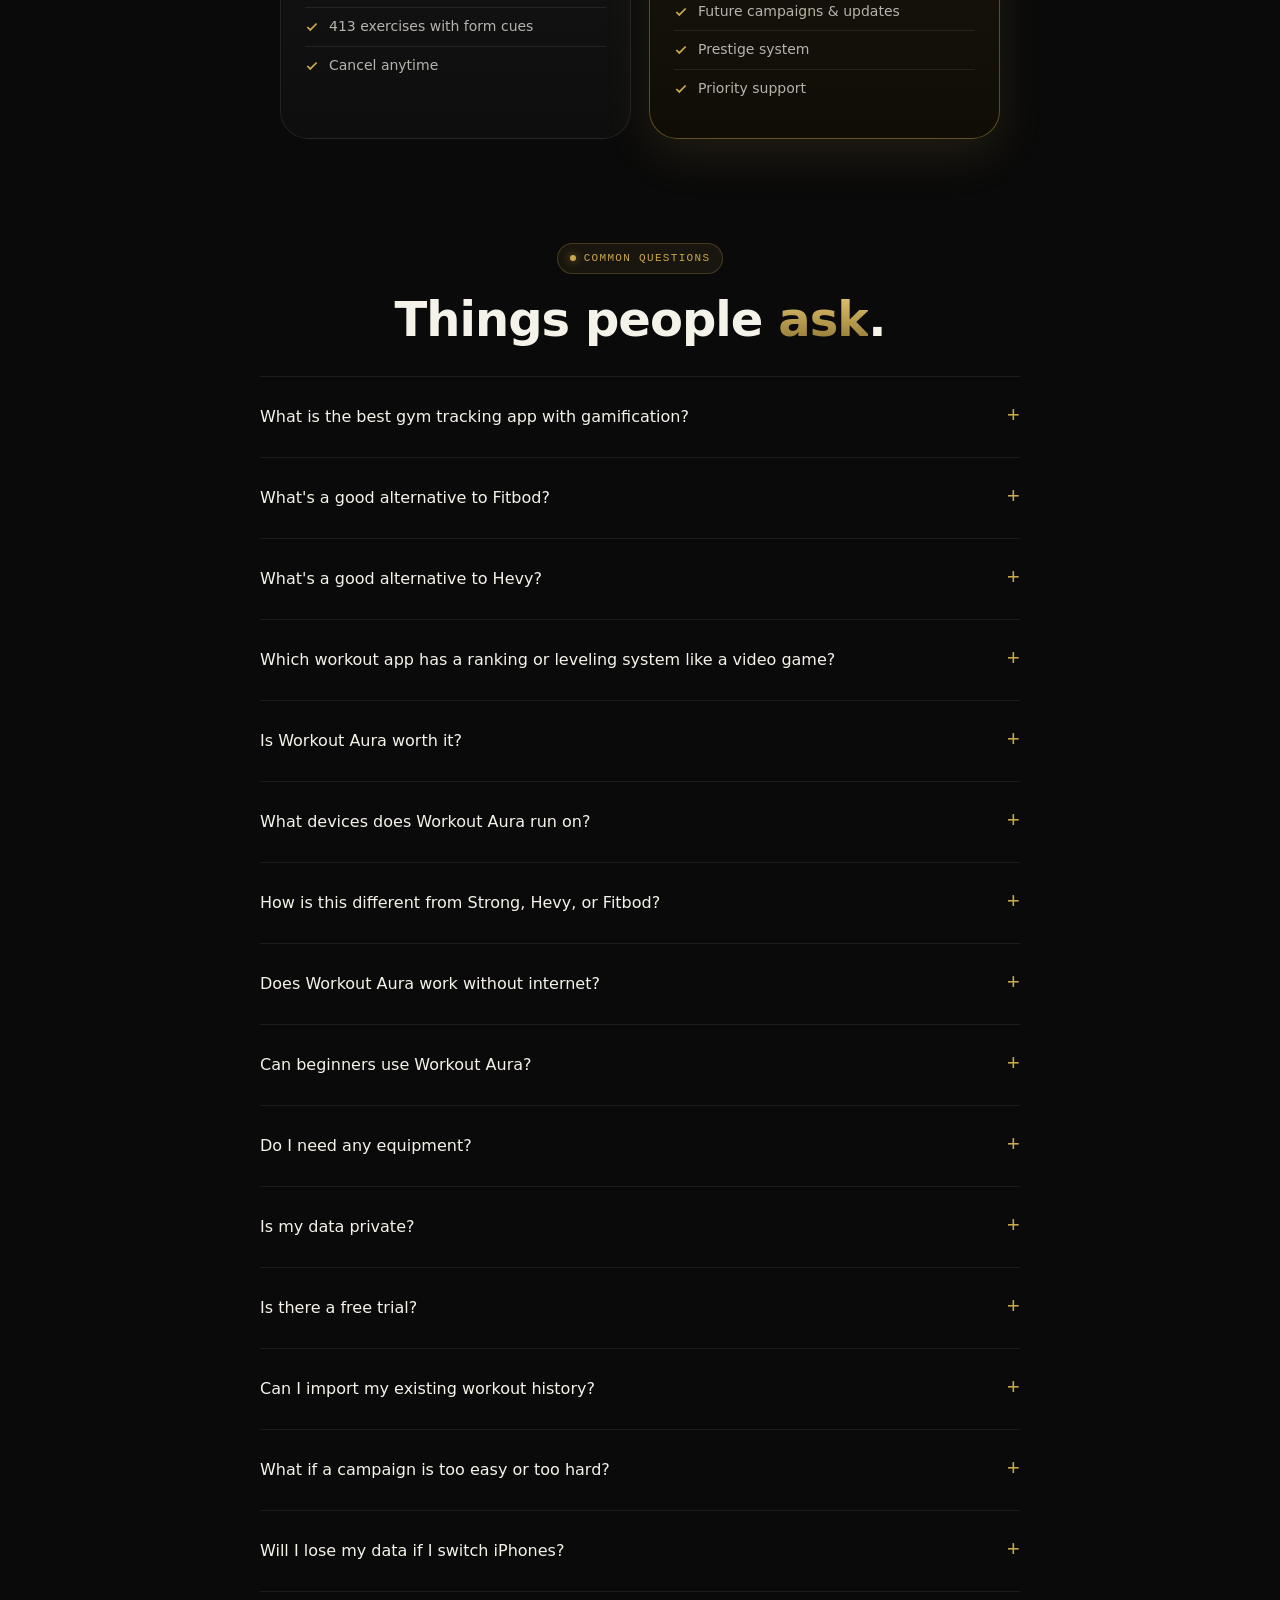
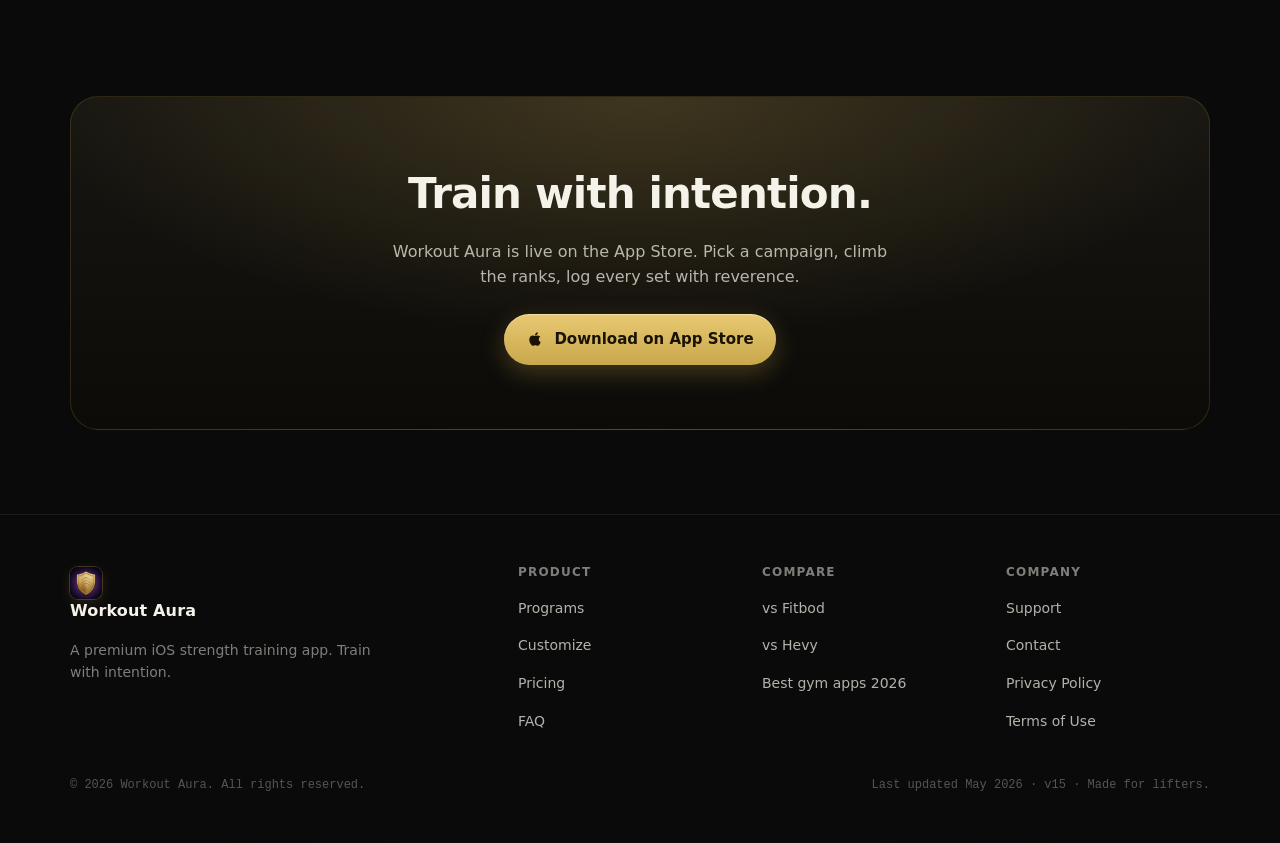
==== commit 7b1af58c: "Add GEO optimization: llms.txt, comparison pages, expanded FAQ schema - Add /llms.txt for AI crawler" ====
--- a/index.html
+++ b/index.html
@@ -37,6 +37,22 @@
 <link rel="apple-touch-icon" sizes="180x180" href="assets/app-icon-180.png" />
 <link rel="preload" as="image" href="assets/workout-bg/workout1bg.webp" fetchpriority="high" />
 <link rel="stylesheet" href="style.css" />
+
+<!-- Structured data: Organization -->
+<script type="application/ld+json">
+{
+  "@context": "https://schema.org",
+  "@type": "Organization",
+  "name": "Workout Aura",
+  "url": "https://myworkoutaura.com/",
+  "logo": "https://myworkoutaura.com/assets/app-icon-512.webp",
+  "email": "support@myworkoutaura.com",
+  "description": "Maker of Workout Aura, a premium iOS strength training app built around long-form campaigns, a 21-rank progression ladder, and a deep customization economy.",
+  "sameAs": [
+    "https://apps.apple.com/us/app/workout-aura-lift-level-up/id6765660104"
+  ]
+}
+</script>
 
 <!-- Structured data: SoftwareApplication -->
 <script type="application/ld+json">
@@ -51,15 +67,39 @@
   "applicationSubCategory": "Fitness",
   "operatingSystem": "iOS 16.0+",
   "image": "https://myworkoutaura.com/assets/app-icon-512.webp",
+  "downloadUrl": "https://apps.apple.com/us/app/workout-aura-lift-level-up/id6765660104",
+  "featureList": [
+    "16 science-backed strength training campaigns",
+    "21-rank progression ladder across five elemental divisions",
+    "XP economy with streak multipliers",
+    "16 talismans, 21 auras, 26 mantras, 7 XP ring styles, 9 rank stripes",
+    "413 exercises with form cues for 100+ lifts",
+    "Auto rest timer, plate calculator, warm-up ramps",
+    "PR auto-detection and regression alerts",
+    "Local-first data with optional cloud sync",
+    "Works fully offline without an account"
+  ],
   "offers": [
-    { "@type": "Offer", "name": "Weekly Subscription", "price": "4.99", "priceCurrency": "USD" },
-    { "@type": "Offer", "name": "Annual Subscription", "price": "39.99", "priceCurrency": "USD" }
+    { "@type": "Offer", "name": "Weekly Subscription", "price": "4.99", "priceCurrency": "USD", "category": "subscription" },
+    { "@type": "Offer", "name": "Annual Subscription", "price": "39.99", "priceCurrency": "USD", "category": "subscription" }
   ],
   "publisher": {
     "@type": "Organization",
     "name": "Workout Aura",
     "url": "https://myworkoutaura.com/"
   }
+  /* TODO: Add "aggregateRating" once you have real App Store review data.
+     Do NOT fabricate values — Google penalizes fake structured-data reviews.
+     Example to fill in once you have, say, 50+ App Store ratings:
+
+     "aggregateRating": {
+       "@type": "AggregateRating",
+       "ratingValue": "4.8",      // your actual App Store average
+       "reviewCount": "127",       // your actual review count
+       "bestRating": "5",
+       "worstRating": "1"
+     }
+  */
 }
 </script>
 
@@ -71,23 +111,63 @@
   "mainEntity": [
     {
       "@type": "Question",
+      "name": "What is the best gym tracking app with gamification?",
+      "acceptedAnswer": { "@type": "Answer", "text": "Workout Aura is a premium iOS gym tracker built around gamification. It has a 21-rank progression ladder, an XP economy with streak multipliers, 16 unlockable talismans, 21 auras, 26 mantras, and 16 multi-week structured campaigns. Most gym trackers (Strong, Hevy, Fitbod) focus only on logging — Workout Aura adds long-form progression and identity customization." }
+    },
+    {
+      "@type": "Question",
+      "name": "What is a good alternative to Fitbod?",
+      "acceptedAnswer": { "@type": "Answer", "text": "Workout Aura is a good Fitbod alternative if you prefer pre-designed periodized programs over AI-generated daily workouts. Fitbod auto-generates one workout at a time; Workout Aura ships 16 science-backed campaigns (2 to 12 weeks each) with phases, deloads, and periodization built in. Workout Aura is also more affordable at $39.99/year versus Fitbod's $79.99/year." }
+    },
+    {
+      "@type": "Question",
+      "name": "What is a good alternative to Hevy?",
+      "acceptedAnswer": { "@type": "Answer", "text": "Workout Aura is a good Hevy alternative if you prefer solo training over a social feed. Hevy is community-driven with follower feeds and shared workouts; Workout Aura is single-player, local-first, and built around intrinsic motivation through ranks and unlockables. Workout Aura also costs $39.99/year versus Hevy's $59.99/year." }
+    },
+    {
+      "@type": "Question",
+      "name": "Which workout app has a ranking or leveling system like a video game?",
+      "acceptedAnswer": { "@type": "Answer", "text": "Workout Aura is built around an RPG-style 21-rank ladder organized across five elemental divisions (Fire, Crystal, Lightning, Cosmos, and post-Aeon Prestige). Each workout earns XP with streak multipliers. Beyond ranks, lifters unlock 16 talismans, 21 auras, 7 XP ring styles, 9 rank stripes, and 26 mantras to customize their hero card." }
+    },
+    {
+      "@type": "Question",
+      "name": "Is Workout Aura worth it?",
+      "acceptedAnswer": { "@type": "Answer", "text": "Workout Aura is worth it for lifters who want structured multi-week programs and progression-based motivation. At $39.99/year (about $3.33/month with a 7-day free trial), it is cheaper than Fitbod ($79.99/year) and Hevy ($59.99/year), and includes 16 campaigns, 413 exercises, 21 ranks, and the full 76+ cosmetic unlock system with no in-app paywalls. Lifters who only need basic set logging may prefer Strong, which is cheaper at $29.99/year." }
+    },
+    {
+      "@type": "Question",
       "name": "What devices does Workout Aura run on?",
-      "acceptedAnswer": { "@type": "Answer", "text": "Workout Aura is built for iPhone (iOS 16+). It is optimized for the gym — works offline, doesn't drain your battery, and respects safe-area cutouts on every modern iPhone." }
+      "acceptedAnswer": { "@type": "Answer", "text": "Workout Aura is built for iPhone (iOS 16 and later). It is iOS-only — there is no Android, iPad-native, or web version. It is optimized for the gym floor: works offline, doesn't drain battery, respects safe-area cutouts, and keeps the screen awake during workouts." }
     },
     {
       "@type": "Question",
       "name": "How is Workout Aura different from Strong, Hevy, or Fitbod?",
-      "acceptedAnswer": { "@type": "Answer", "text": "Workout Aura treats training as a long-form practice, not just a logger. The campaign system, 21-rank ladder, 16 talismans, 21 auras, and XP economy are designed to keep you engaged across years, not just sessions." }
+      "acceptedAnswer": { "@type": "Answer", "text": "Strong is a clean barbell-focused logger. Hevy is community-driven and social. Fitbod auto-generates workouts via AI. Workout Aura is none of these — it treats training as a long-form practice with structured campaigns, a 21-rank progression ladder, talismans, auras, and an XP economy designed to keep you engaged across years." }
+    },
+    {
+      "@type": "Question",
+      "name": "Does Workout Aura work without internet?",
+      "acceptedAnswer": { "@type": "Answer", "text": "Yes. Workout Aura is local-first and fully usable offline without an account. All training data is stored on your device by default. Cloud sync (via Sign in with Apple or Google) is optional and only used to back up across devices." }
     },
     {
       "@type": "Question",
       "name": "Is my data private?",
-      "acceptedAnswer": { "@type": "Answer", "text": "Yes. By default all data stays on your device. Cloud sync is optional — sign in with Apple or Google to back up and sync across devices. We never sell your data and we never show ads." }
+      "acceptedAnswer": { "@type": "Answer", "text": "Yes. By default all training data stays on your iPhone. Cloud sync is opt-in only. Workout Aura uses no advertising IDs, no third-party analytics SDKs, and never sells your data. You can export your data as CSV or JSON anytime, and delete your account and all cloud data from in-app Settings." }
     },
     {
       "@type": "Question",
       "name": "How much does Workout Aura cost?",
-      "acceptedAnswer": { "@type": "Answer", "text": "Weekly is $4.99. Annual is $39.99 with a 7-day free trial — about $3.33 per month, an 85% saving versus weekly. Both unlock the entire app — no in-app paywalls." }
+      "acceptedAnswer": { "@type": "Answer", "text": "Weekly subscription is $4.99/week. Annual subscription is $39.99/year (about $3.33/month, an 85% saving versus weekly) with a 7-day free trial. Both tiers unlock the entire app — there are no in-app paywalls, no consumables, and no tiered features." }
+    },
+    {
+      "@type": "Question",
+      "name": "Does Workout Aura have a free trial?",
+      "acceptedAnswer": { "@type": "Answer", "text": "Yes. The annual plan includes a 7-day free trial through the App Store. Cancel anytime within the trial and you are not charged." }
+    },
+    {
+      "@type": "Question",
+      "name": "Can beginners use Workout Aura?",
+      "acceptedAnswer": { "@type": "Answer", "text": "Yes. Workout Aura includes beginner-specific campaigns: Off The Couch (2-week starter, 3 sessions/week), First Steps (4-week true beginner, full-body A/B/C), and 5×5 The Proving Ground (12-week novice strength program). Each campaign includes phase explanations and form cues for 100+ exercises." }
     }
   ]
 }
@@ -168,6 +248,7 @@
       <div class="eyebrow-center"><span class="eyebrow"><span class="dot"></span> 16 Campaigns</span></div>
       <h2 class="h2">Programs you'd actually <span class="gold">finish</span>.</h2>
       <p class="section-sub">Every campaign is a structured journey with phases, milestones, and a tier of completion — Bronze, Silver, or Gold. Periodization, deloads, and phase-by-phase explanations baked in. No spreadsheets. No guessing.</p>
+      <p class="section-sub" style="margin-top: 8px; font-size: 14px; color: #888;">Research consistently favors periodized training over linear approaches for both strength (Rhea et al., 2002) and hypertrophy (Schoenfeld et al., 2015) outcomes. Every Workout Aura campaign is built on this foundation.</p>
     </div>
 
     <div class="campaign-grid">
@@ -281,7 +362,7 @@
     <div class="section-head reveal">
       <div class="eyebrow-center"><span class="eyebrow"><span class="dot"></span> The Difference</span></div>
       <h2 class="h2">Two ways to <span class="gold">train</span>.</h2>
-      <p class="section-sub">Research shows the most effective way to build a habit is to gamify the process. Workout Aura turns every session into measurable progress.</p>
+      <p class="section-sub">Research on behavior change shows gamification — points, levels, and visible progress — meaningfully improves adherence to long-term habits (Cugelman, 2013; Johnson et al., 2016). Workout Aura turns every session into measurable progress.</p>
     </div>
 
     <div class="compare-grid reveal">
@@ -744,12 +825,40 @@
     </div>
     <div class="faq reveal">
       <details>
+        <summary>What is the best gym tracking app with gamification?</summary>
+        <p>Workout Aura is a premium iOS gym tracker built around gamification. It has a 21-rank progression ladder, an XP economy with streak multipliers, 16 unlockable talismans, 21 auras, 26 mantras, and 16 multi-week structured campaigns. Most other gym trackers focus only on logging — Workout Aura adds long-form progression and identity customization.</p>
+      </details>
+      <details>
+        <summary>What's a good alternative to Fitbod?</summary>
+        <p>Workout Aura is a good Fitbod alternative if you prefer pre-designed periodized programs over AI-generated daily workouts. Fitbod auto-generates one workout at a time; Workout Aura ships 16 science-backed campaigns (2 to 12 weeks each) with phases, deloads, and periodization built in. Workout Aura is also more affordable at $39.99/year vs Fitbod's $79.99/year. <a href="vs-fitbod.html">See the full comparison →</a></p>
+      </details>
+      <details>
+        <summary>What's a good alternative to Hevy?</summary>
+        <p>Workout Aura is a good Hevy alternative if you prefer solo training over a social feed. Hevy is community-driven with follower feeds and shared workouts; Workout Aura is single-player, local-first, and built around intrinsic motivation through ranks and unlockables. Workout Aura also costs $39.99/year vs Hevy's $59.99/year. <a href="vs-hevy.html">See the full comparison →</a></p>
+      </details>
+      <details>
+        <summary>Which workout app has a ranking or leveling system like a video game?</summary>
+        <p>Workout Aura is built around an RPG-style 21-rank ladder organized across five elemental divisions (Fire, Crystal, Lightning, Cosmos, and post-Aeon Prestige). Each workout earns XP with streak multipliers. Beyond ranks, lifters unlock 16 talismans, 21 auras, 7 XP ring styles, 9 rank stripes, and 26 mantras to customize their hero card.</p>
+      </details>
+      <details>
+        <summary>Is Workout Aura worth it?</summary>
+        <p>Workout Aura is worth it for lifters who want structured multi-week programs and progression-based motivation. At $39.99/year (about $3.33/month with a 7-day free trial), it's cheaper than Fitbod ($79.99/year) and Hevy ($59.99/year), and includes 16 campaigns, 413 exercises, 21 ranks, and the full 76+ cosmetic unlock system with no in-app paywalls. Lifters who only need basic set logging may prefer Strong at $29.99/year.</p>
+      </details>
+      <details>
         <summary>What devices does Workout Aura run on?</summary>
-        <p>Workout Aura is built for iPhone (iOS 16+). Optimized for the gym — works offline, doesn't drain your battery, respects safe-area cutouts on every modern iPhone.</p>
+        <p>Workout Aura is built for iPhone (iOS 16+). It is iOS-only — no Android, no native iPad app, no web version. Optimized for the gym floor: works offline, doesn't drain battery, respects safe-area cutouts, keeps screen awake during workouts.</p>
       </details>
       <details>
         <summary>How is this different from Strong, Hevy, or Fitbod?</summary>
-        <p>Workout Aura treats training as a long-form practice, not just a logger. The campaign system, 21-rank ladder, talismans, auras, and XP economy are designed to keep you engaged across years, not just sessions.</p>
+        <p>Strong is a clean barbell-focused logger. Hevy is community-driven and social. Fitbod auto-generates workouts via AI. Workout Aura is none of these — it treats training as a long-form practice with structured campaigns, a 21-rank progression ladder, talismans, auras, and an XP economy designed to keep you engaged across years.</p>
+      </details>
+      <details>
+        <summary>Does Workout Aura work without internet?</summary>
+        <p>Yes. Workout Aura is local-first and fully usable offline without an account. All training data is stored on your device by default. Cloud sync (via Sign in with Apple or Google) is optional and only used to back up across devices.</p>
+      </details>
+      <details>
+        <summary>Can beginners use Workout Aura?</summary>
+        <p>Yes. Workout Aura includes beginner-specific campaigns: Off The Couch (2-week starter), First Steps (4-week true beginner), and 5×5 The Proving Ground (12-week novice strength). Each includes phase explanations and form cues for 100+ exercises.</p>
       </details>
       <details>
         <summary>Do I need any equipment?</summary>
@@ -757,15 +866,15 @@
       </details>
       <details>
         <summary>Is my data private?</summary>
-        <p>Yes. By default all training data is stored locally on your device. Cloud sync is optional — sign in with Apple or Google to back up and sync across devices. We never sell your data and we never show ads. See our <a href="privacy.html">privacy policy</a>.</p>
+        <p>Yes. By default all training data is stored locally on your device. Cloud sync is optional — sign in with Apple or Google to back up and sync across devices. No advertising IDs, no third-party analytics SDKs. We never sell your data and we never show ads. See our <a href="privacy.html">privacy policy</a>.</p>
+      </details>
+      <details>
+        <summary>Is there a free trial?</summary>
+        <p>Yes. The annual plan includes a 7-day free trial through the App Store so you can experience the full app before subscribing. Cancel anytime within the trial and you are not charged.</p>
       </details>
       <details>
         <summary>Can I import my existing workout history?</summary>
         <p>Not yet — but CSV and JSON export are built in for backups, and CSV import from common loggers is on the roadmap.</p>
-      </details>
-      <details>
-        <summary>Is there a free trial?</summary>
-        <p>Yes. Workout Aura offers a free trial through the App Store so you can experience the full app before subscribing.</p>
       </details>
       <details>
         <summary>What if a campaign is too easy or too hard?</summary>
@@ -818,15 +927,18 @@
         </ul>
       </div>
       <div>
+        <h3 class="foot-h">Compare</h3>
+        <ul>
+          <li><a href="vs-fitbod.html">vs Fitbod</a></li>
+          <li><a href="vs-hevy.html">vs Hevy</a></li>
+          <li><a href="best-gym-apps-2026.html">Best gym apps 2026</a></li>
+        </ul>
+      </div>
+      <div>
         <h3 class="foot-h">Company</h3>
         <ul>
           <li><a href="support.html">Support</a></li>
           <li><a href="mailto:support@myworkoutaura.com">Contact</a></li>
-        </ul>
-      </div>
-      <div>
-        <h3 class="foot-h">Legal</h3>
-        <ul>
           <li><a href="privacy.html">Privacy Policy</a></li>
           <li><a href="terms.html">Terms of Use</a></li>
         </ul>
@@ -834,7 +946,7 @@
     </div>
     <div class="foot-low">
       <span>© 2026 Workout Aura. All rights reserved.</span>
-      <span>v15 · Made for lifters.</span>
+      <span>Last updated May 2026 · v15 · Made for lifters.</span>
     </div>
   </div>
 </footer>
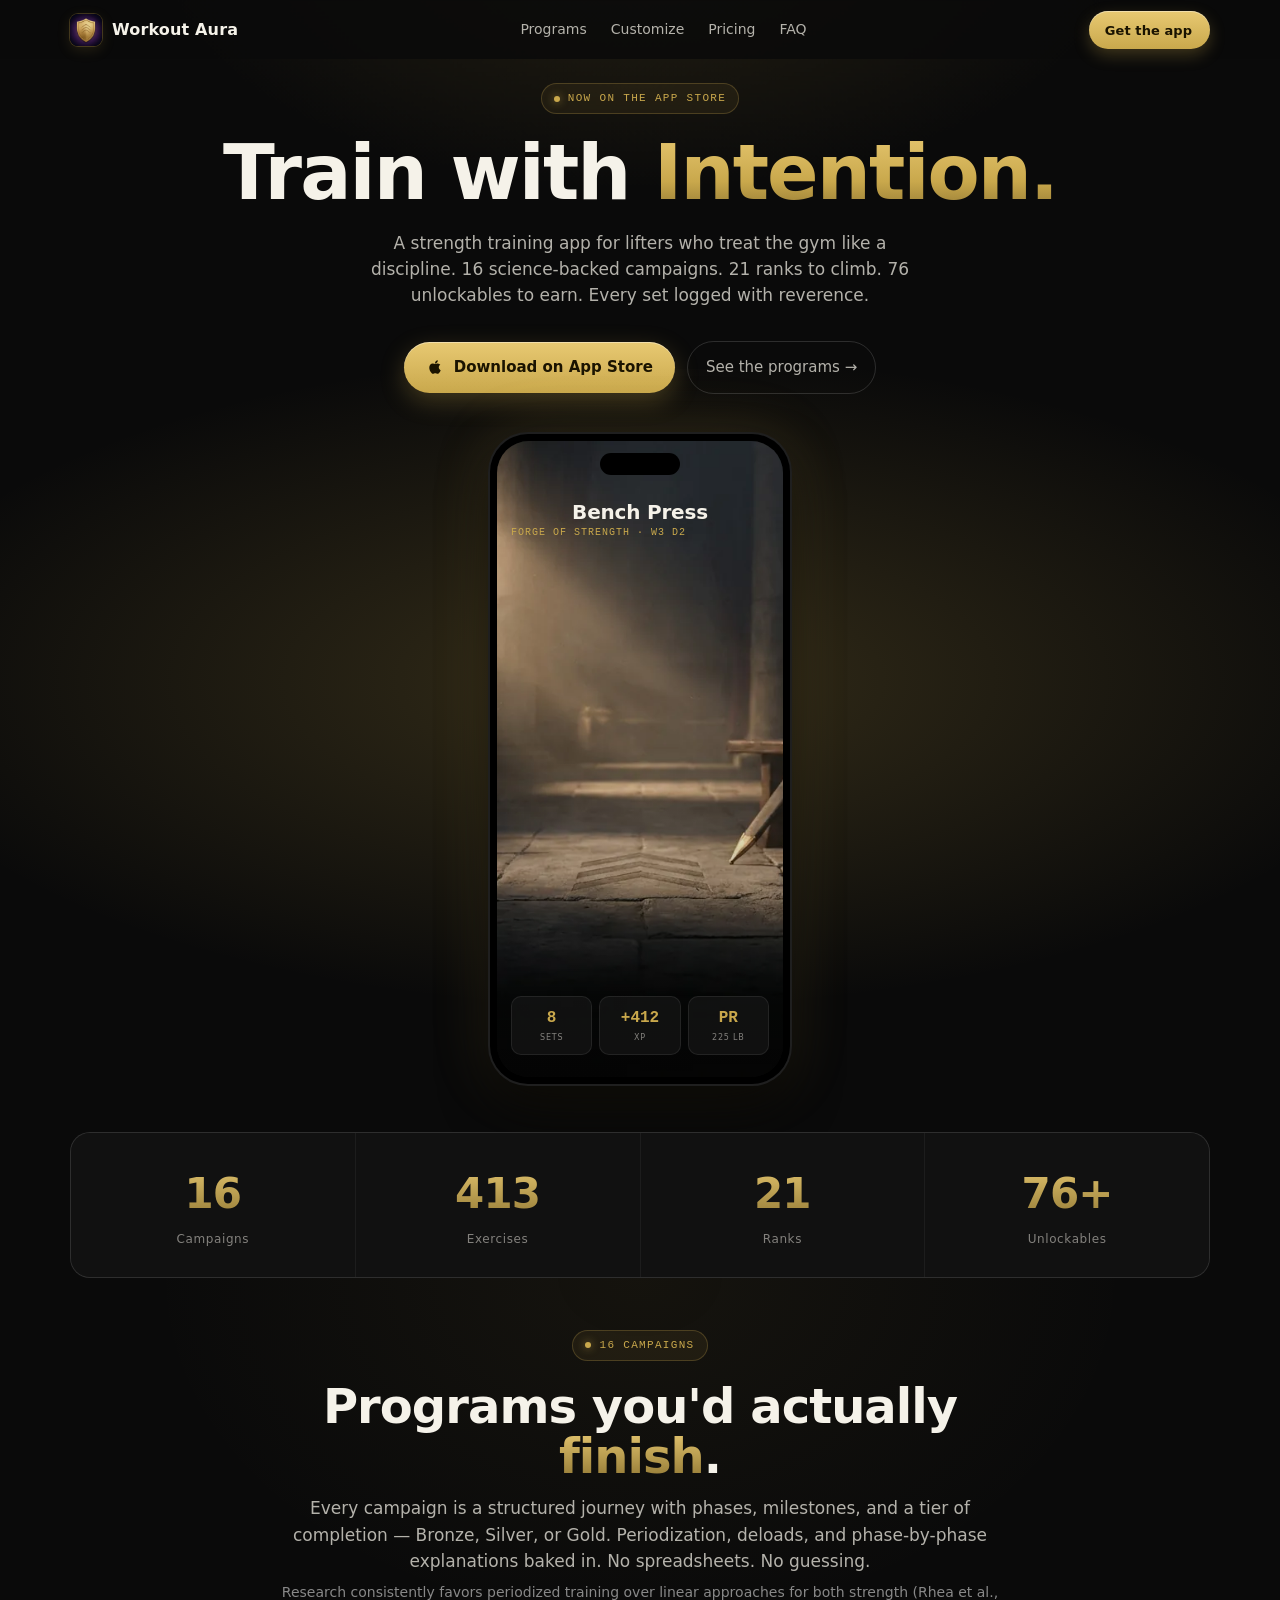
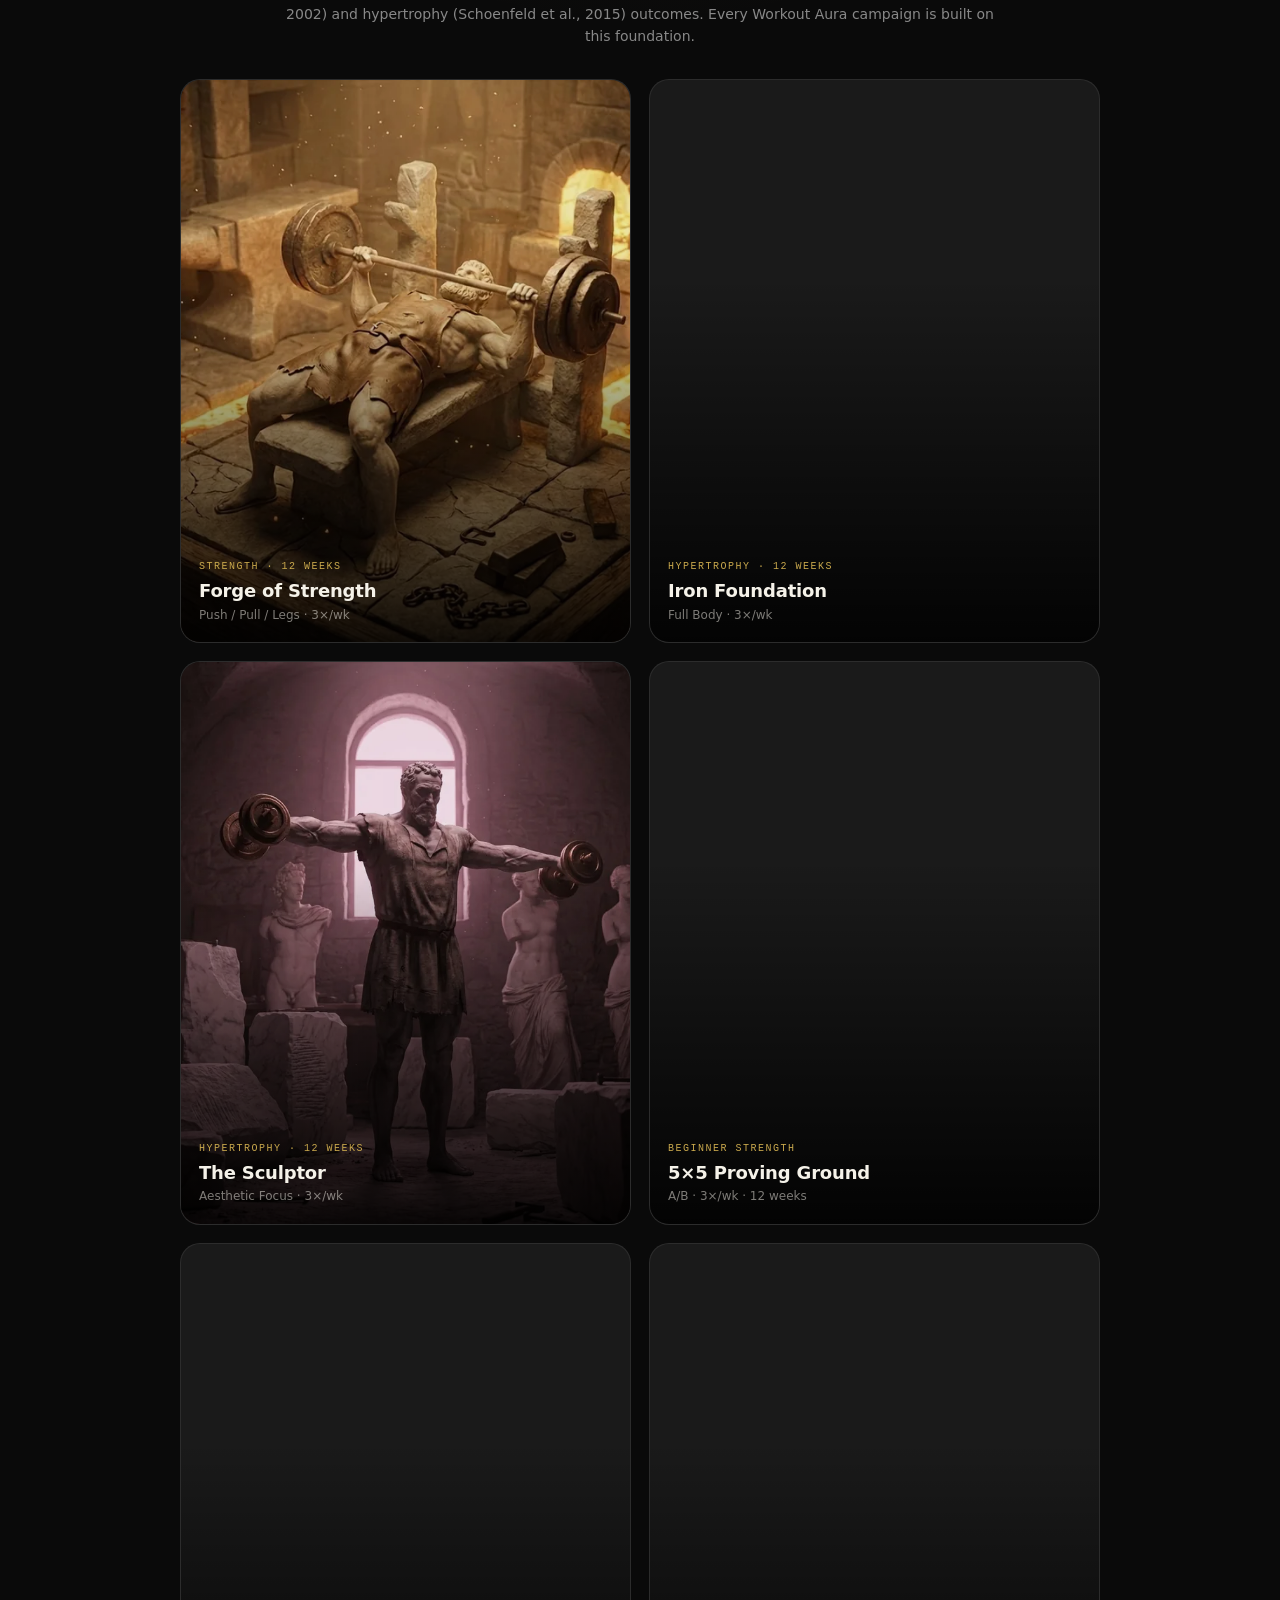
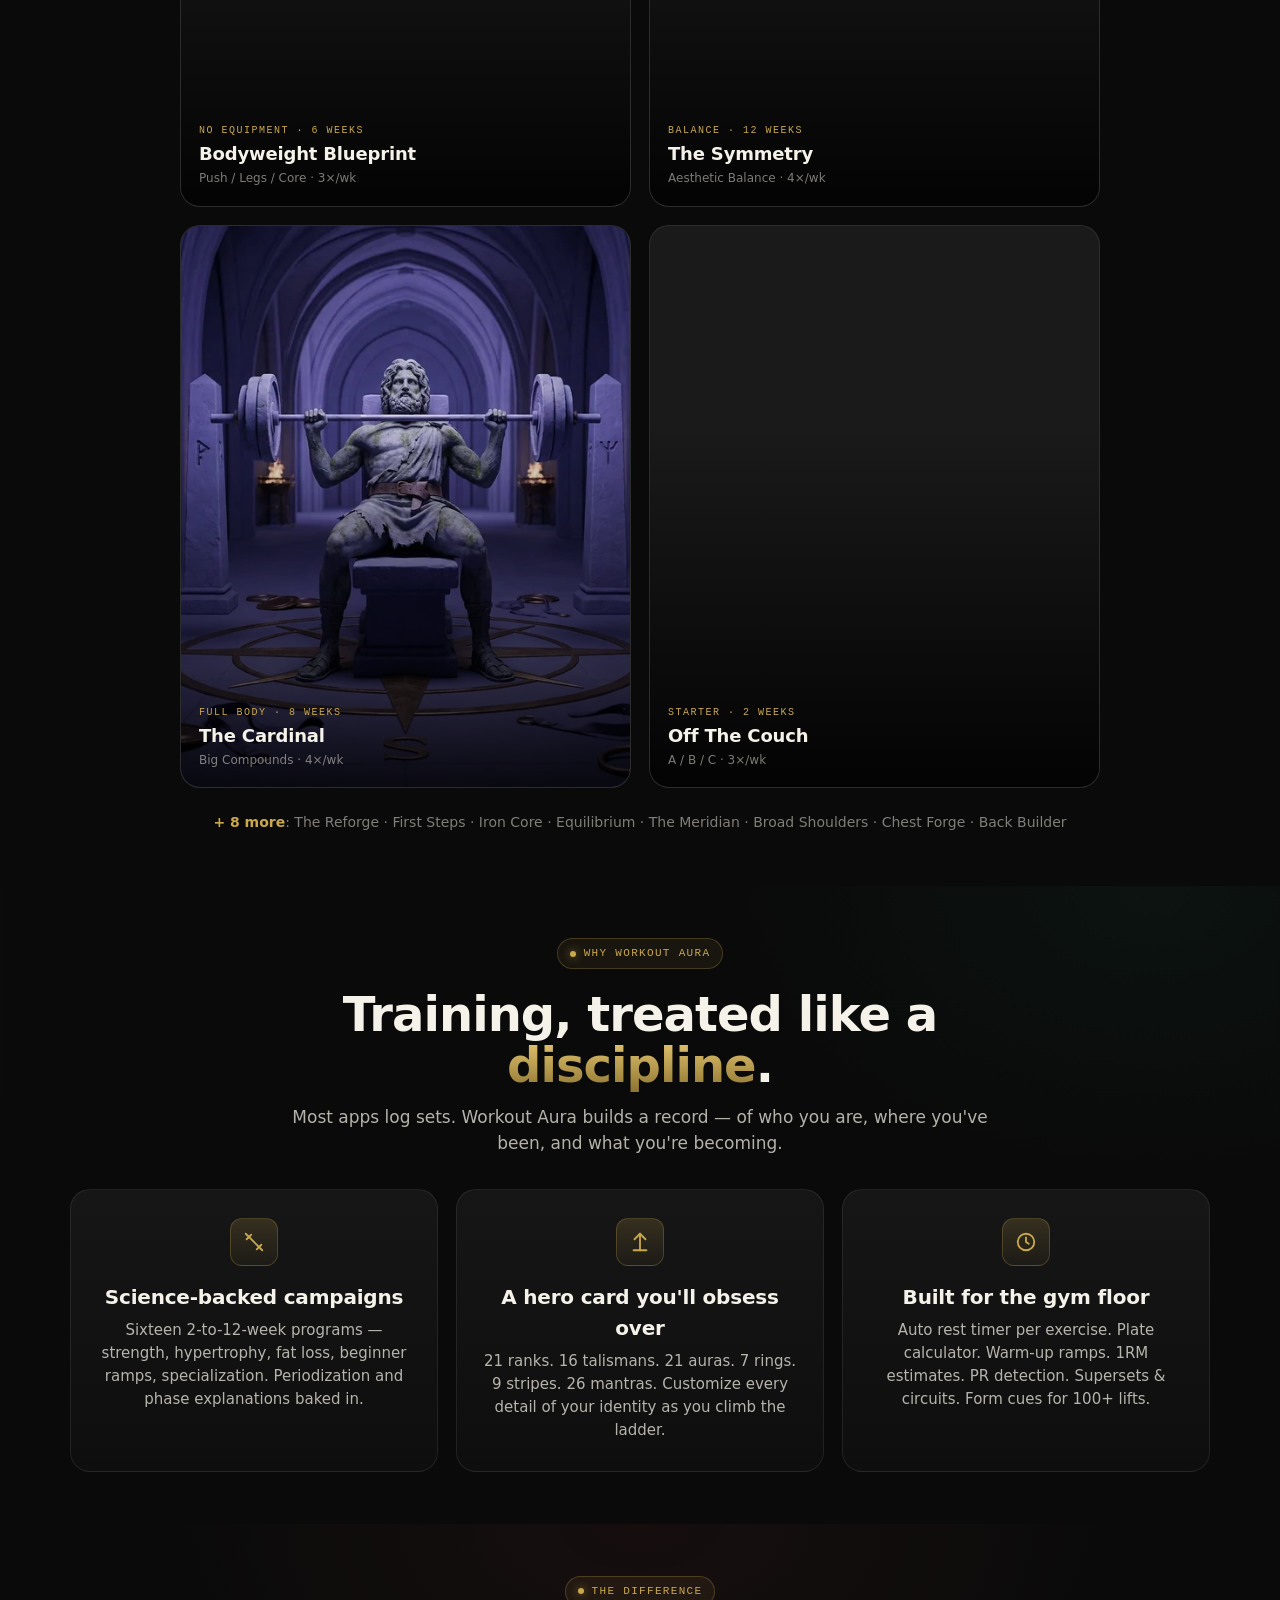
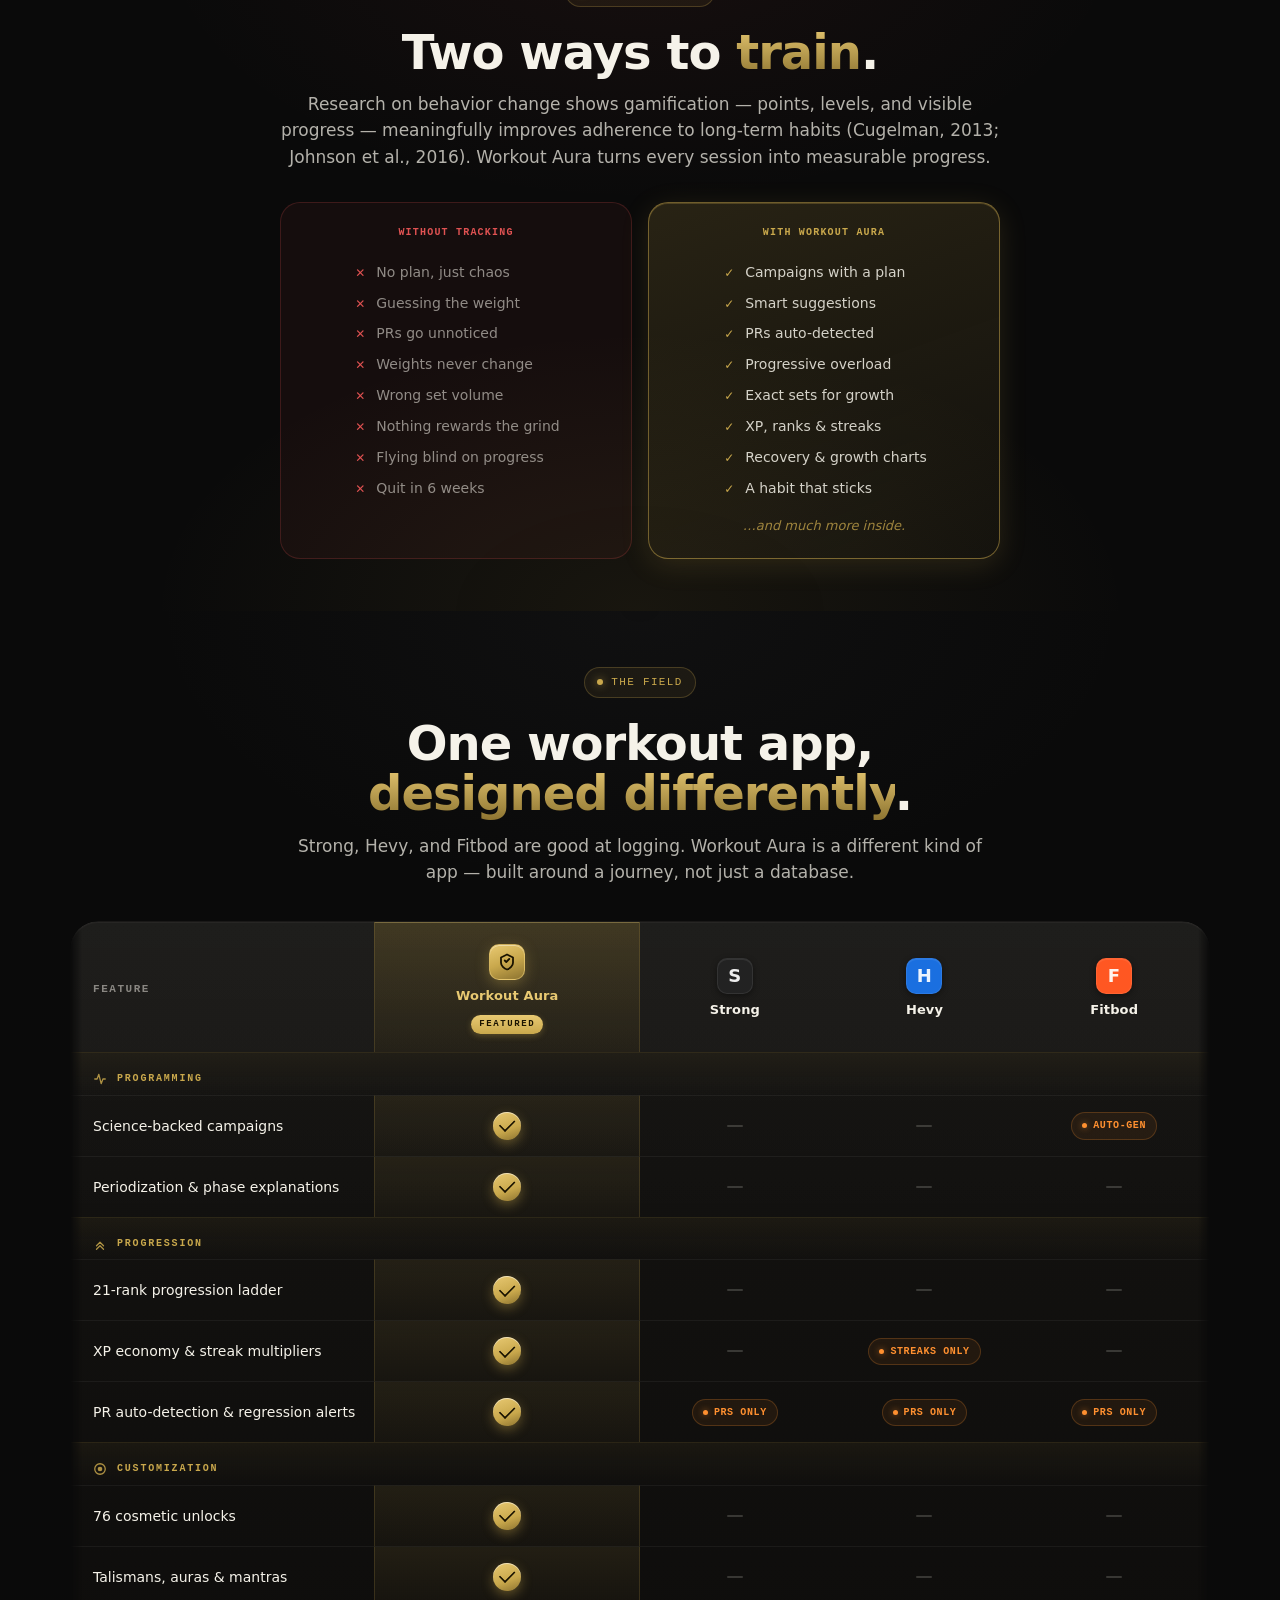
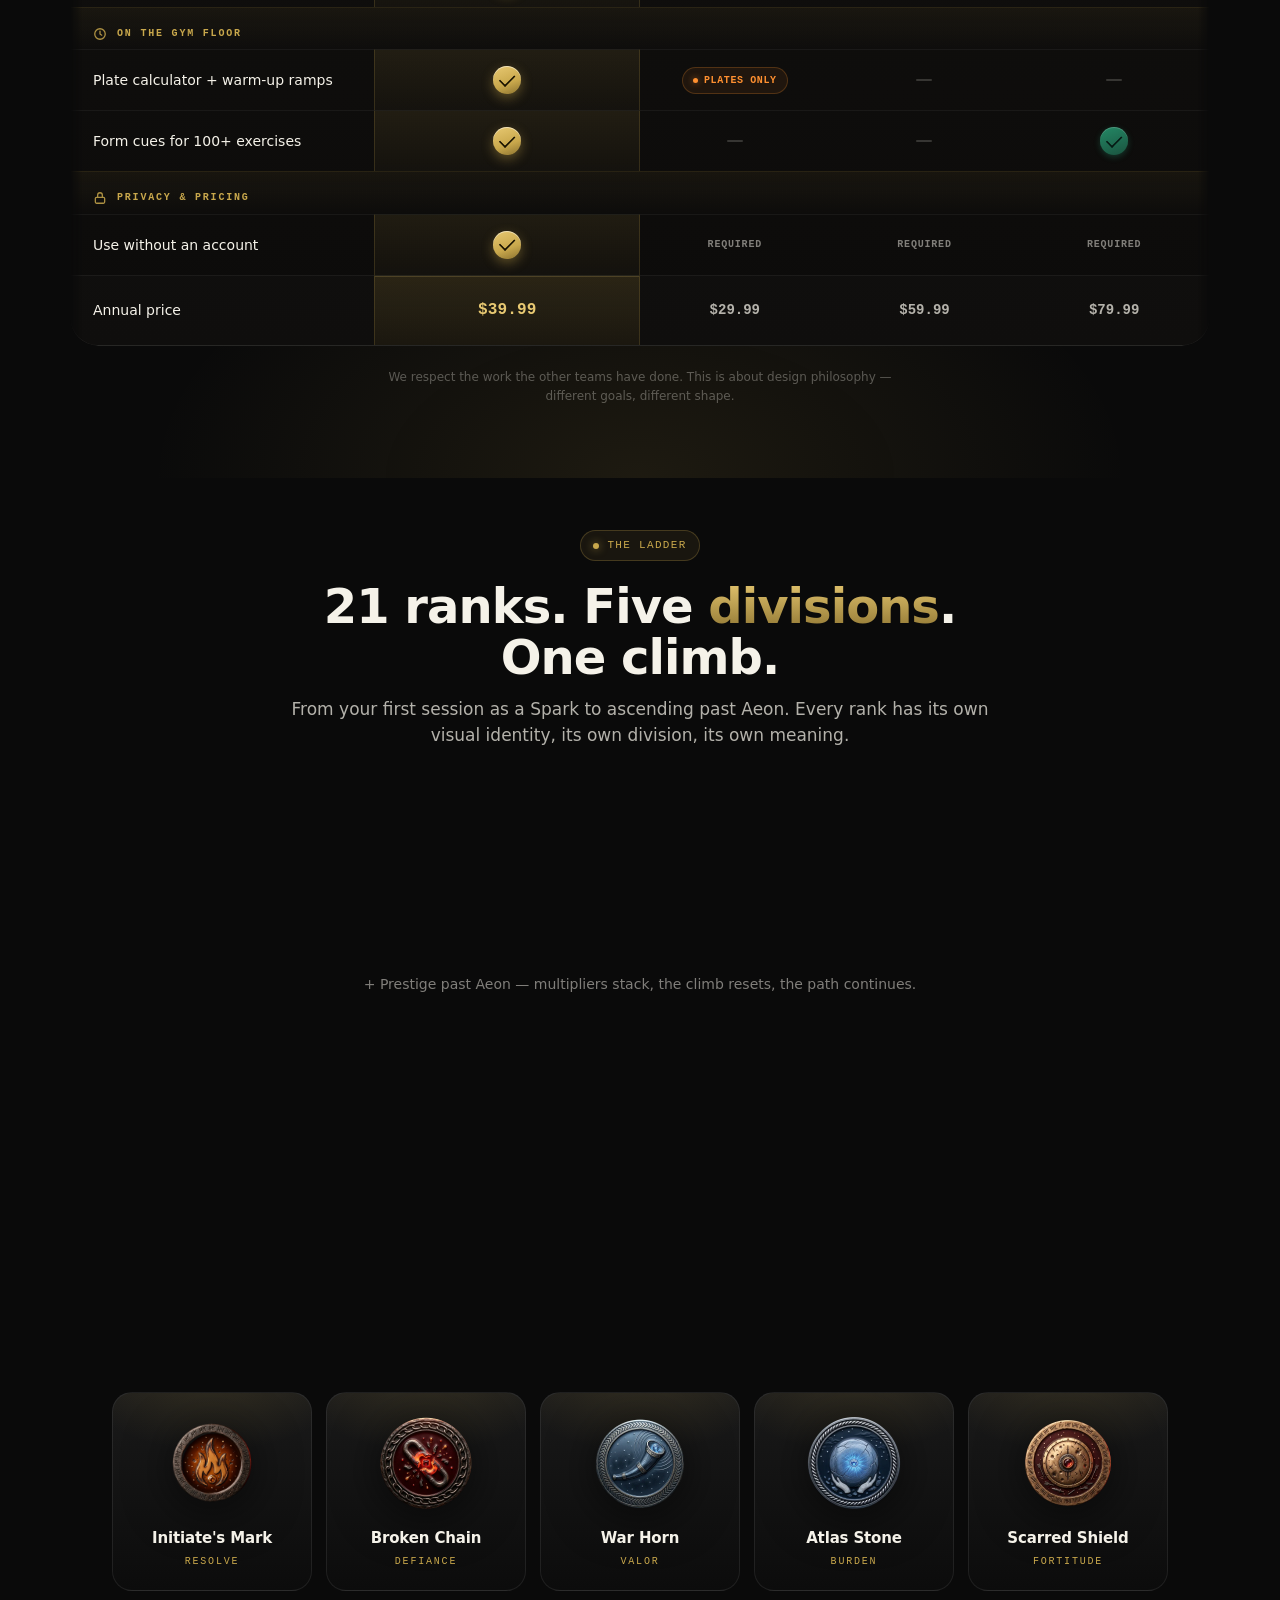
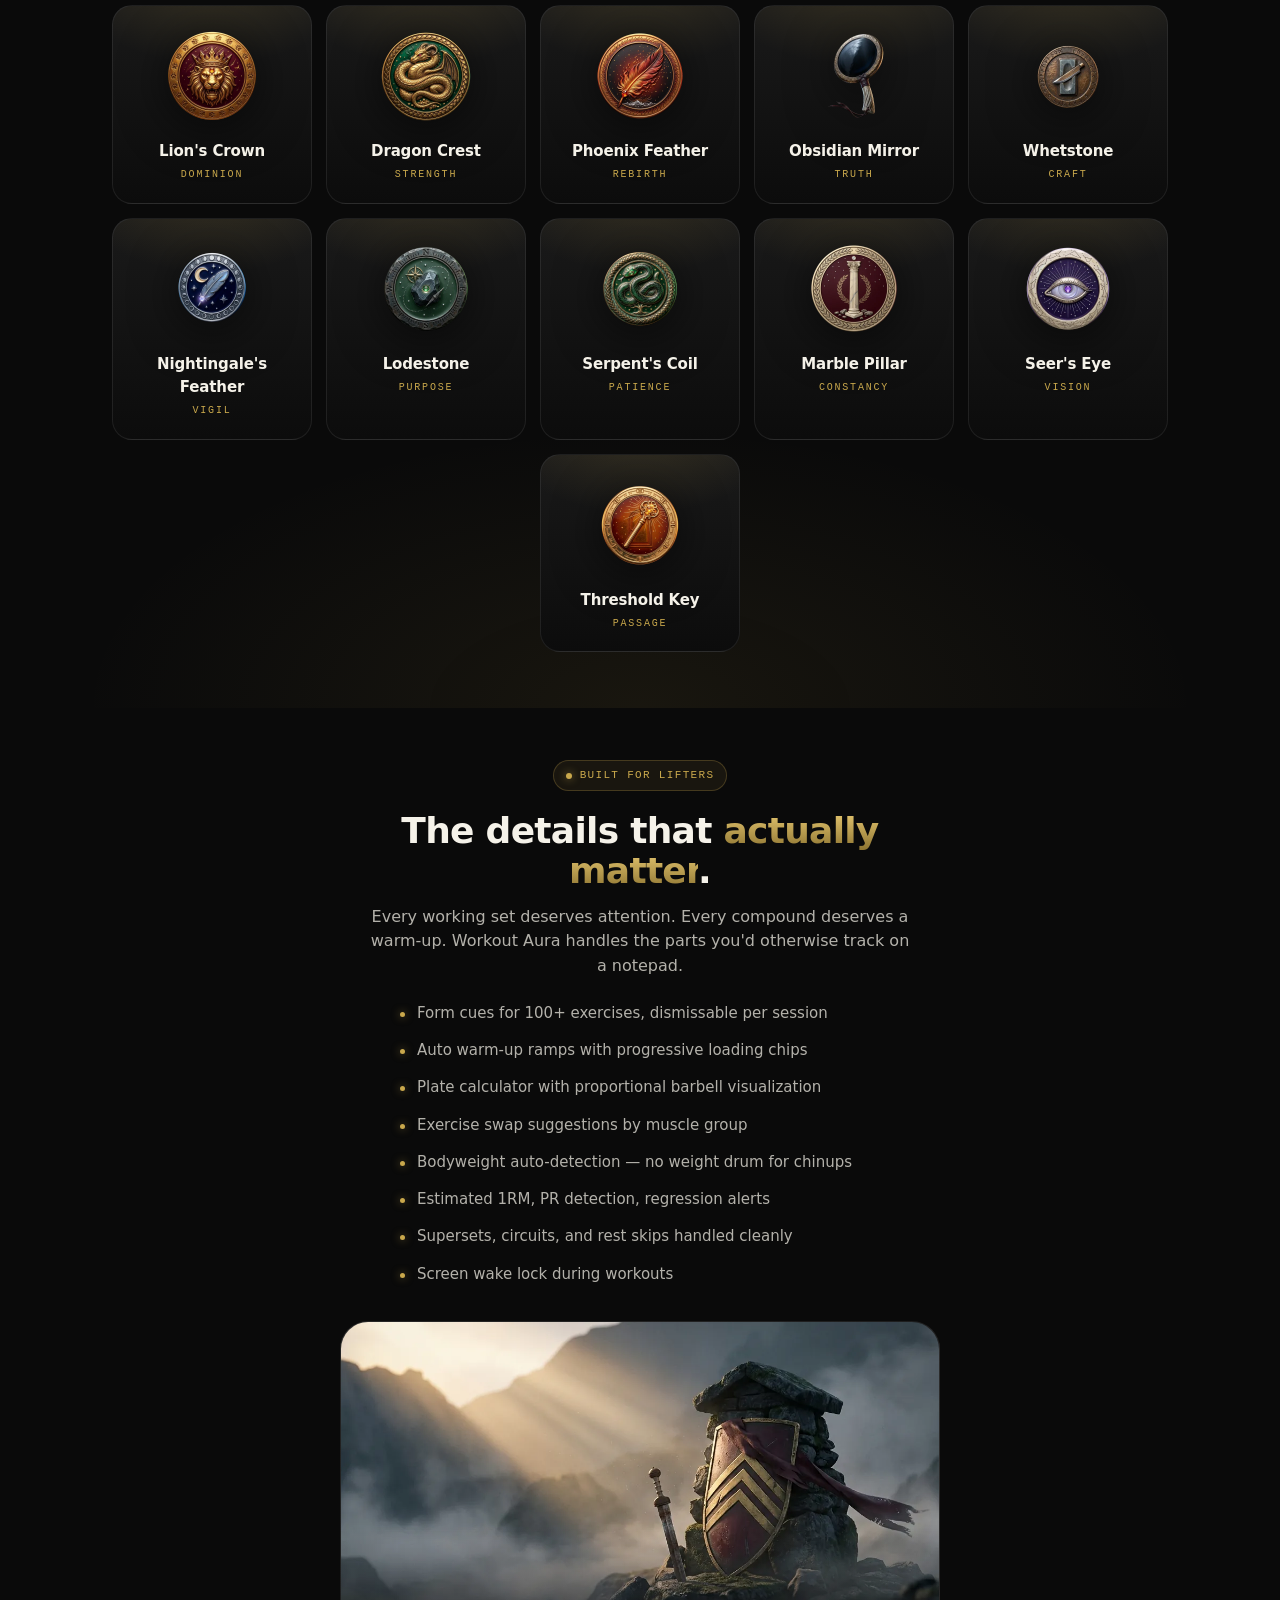
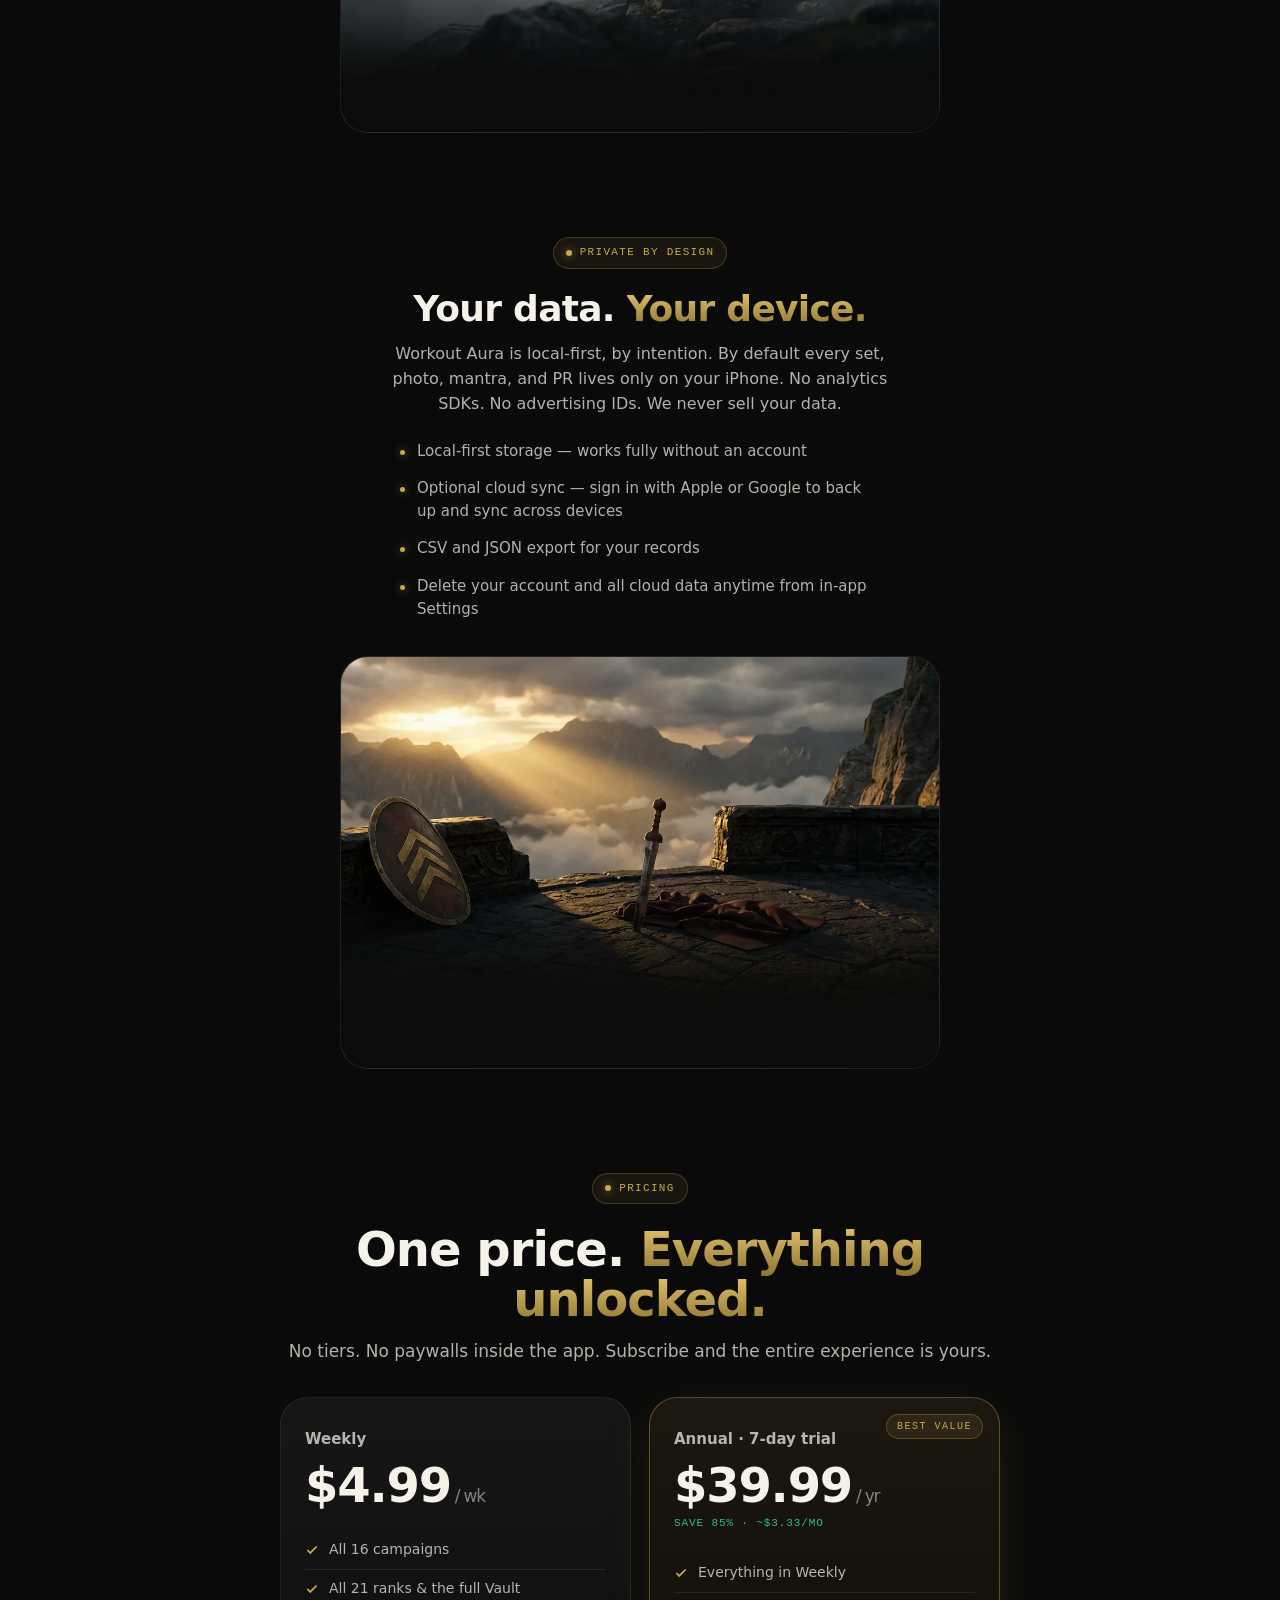
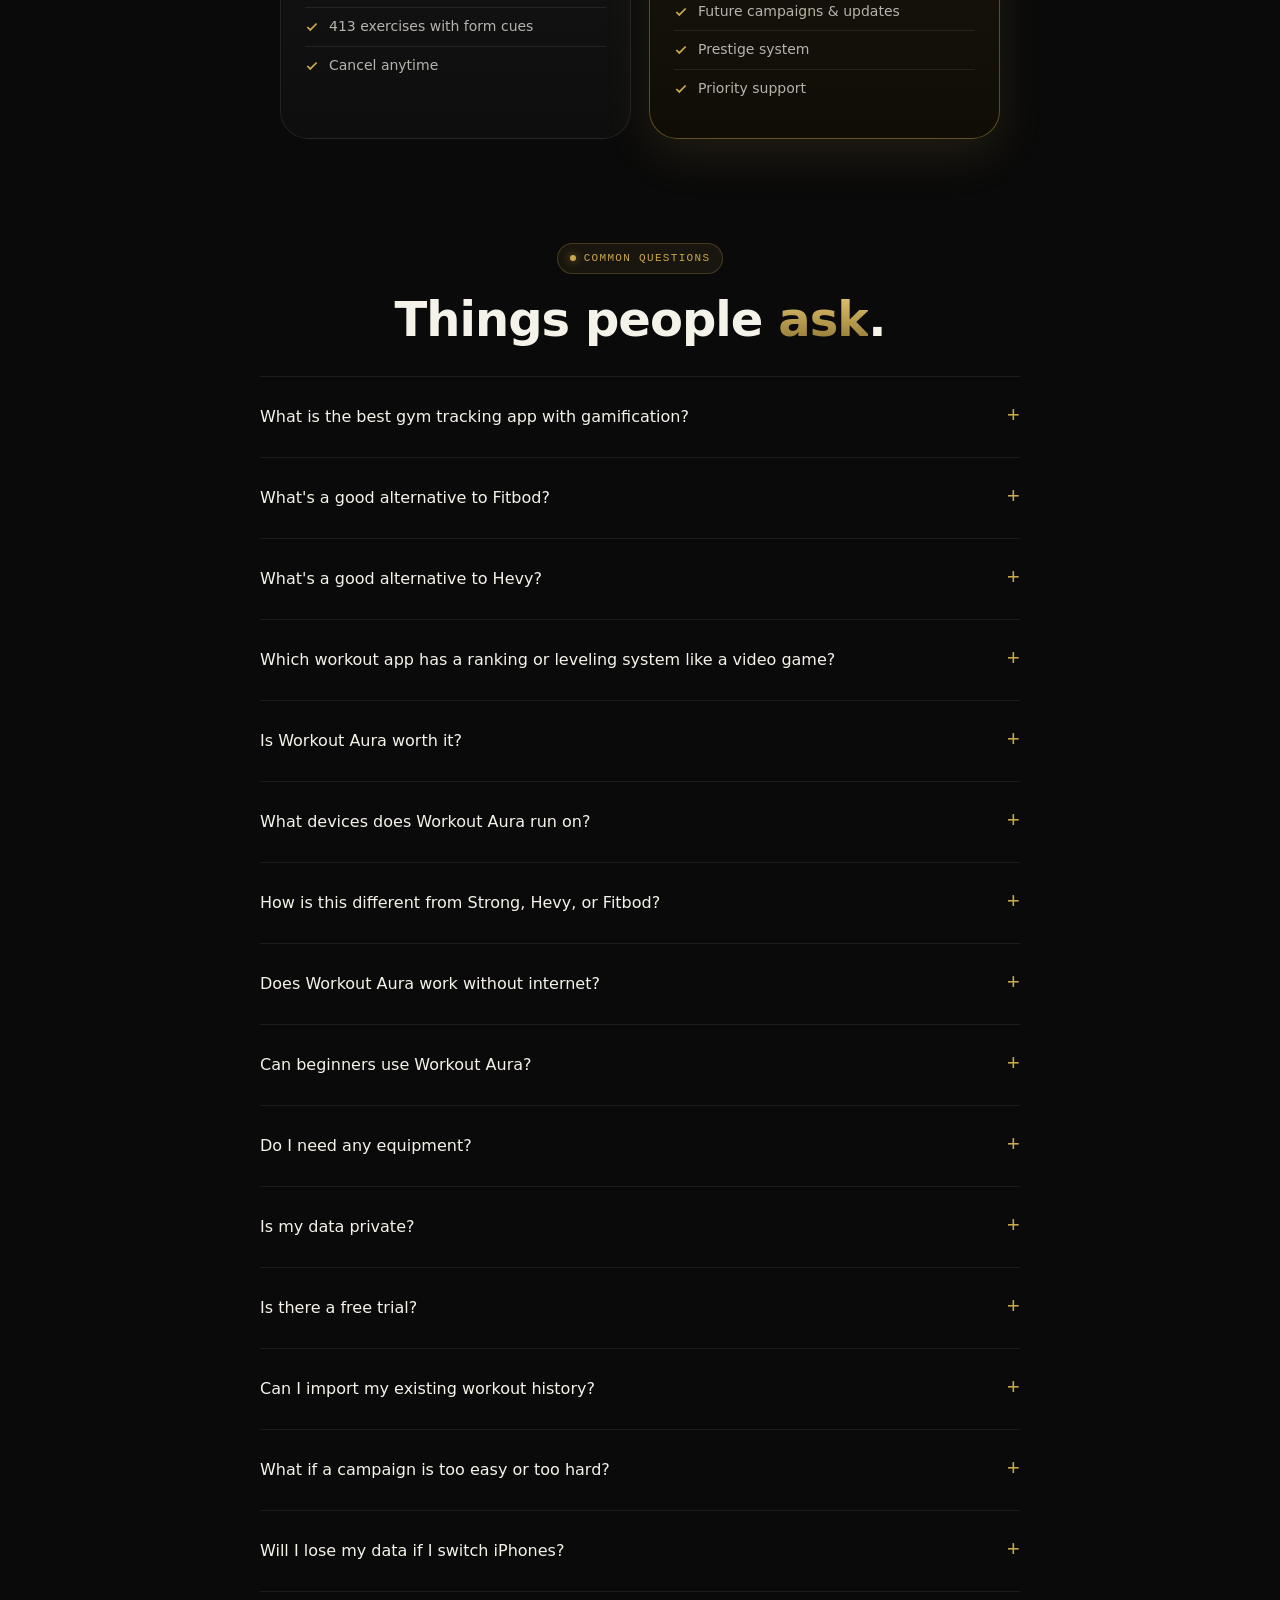
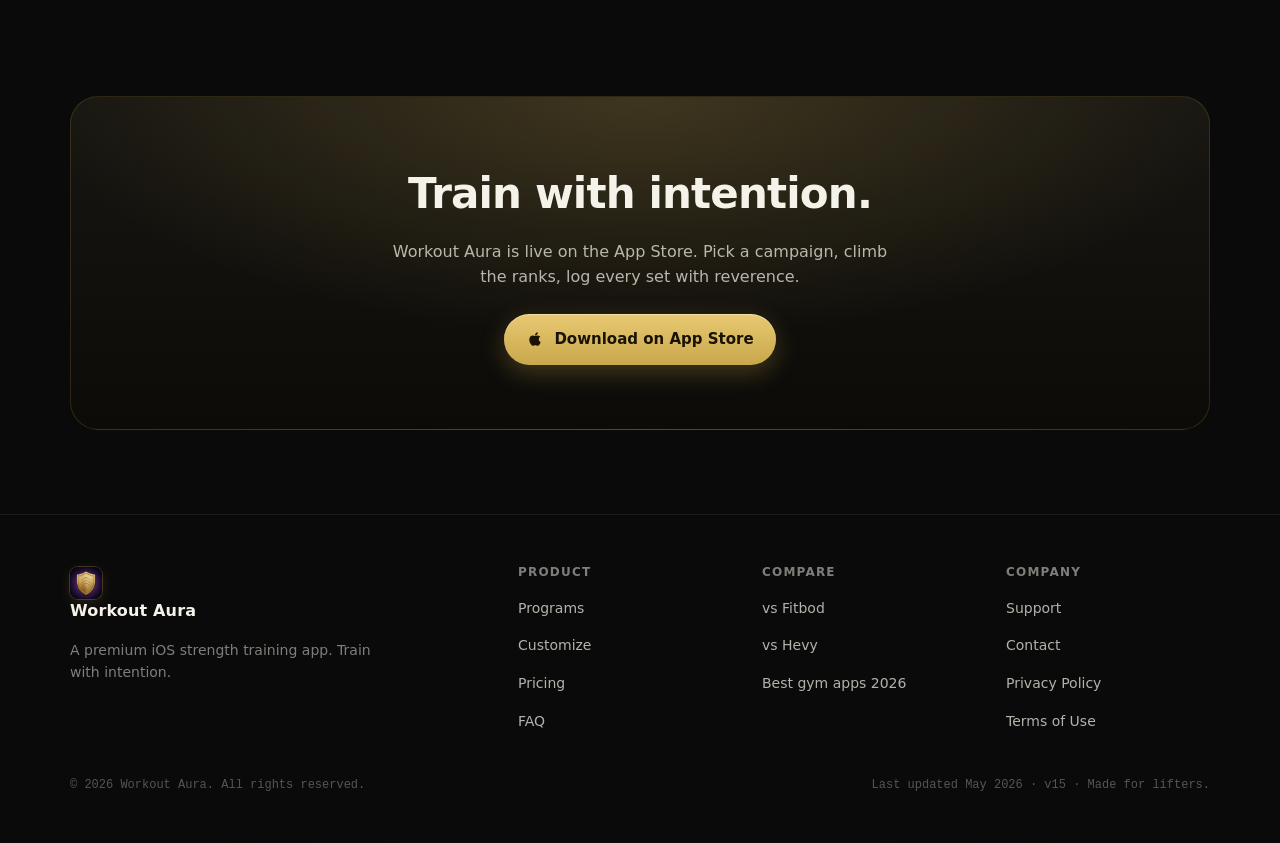
==== commit 13a6f5cf: "Enable Apple Smart App Banner with real app-id Shows a native iOS "GET" banner at top of myworkoutau" ====
--- a/index.html
+++ b/index.html
@@ -29,9 +29,7 @@
 <meta name="twitter:description" content="A premium iOS strength training app. 16 campaigns, 21 ranks, 16 talismans, 21 auras. Train with intention." />
 <meta name="twitter:image" content="https://myworkoutaura.com/assets/share-card.png" />
 
-<!-- Apple smart app banner (uncomment + add app-id once App Store ID is issued)
-<meta name="apple-itunes-app" content="app-id=XXXXXXXXX" />
--->
+<meta name="apple-itunes-app" content="app-id=6765660104" />
 
 <link rel="icon" type="image/png" sizes="32x32" href="assets/app-icon-32.png" />
 <link rel="apple-touch-icon" sizes="180x180" href="assets/app-icon-180.png" />
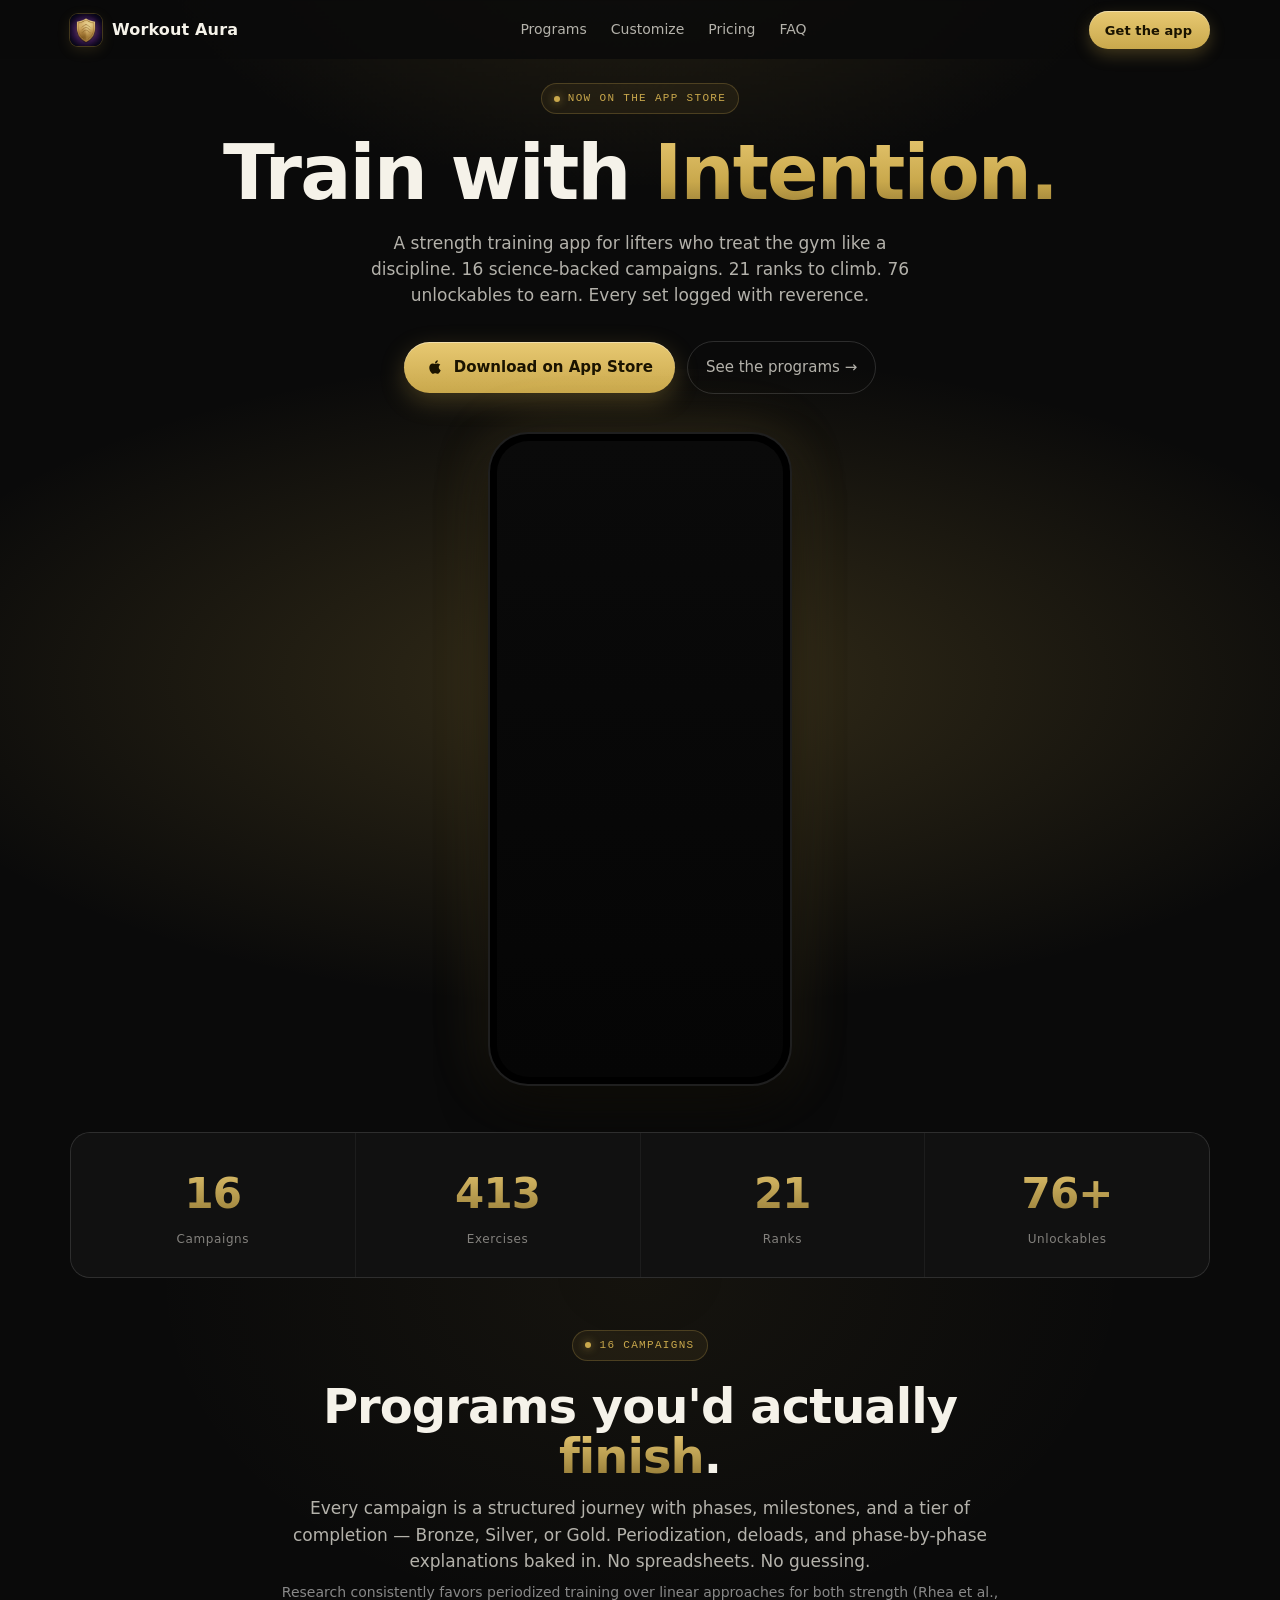
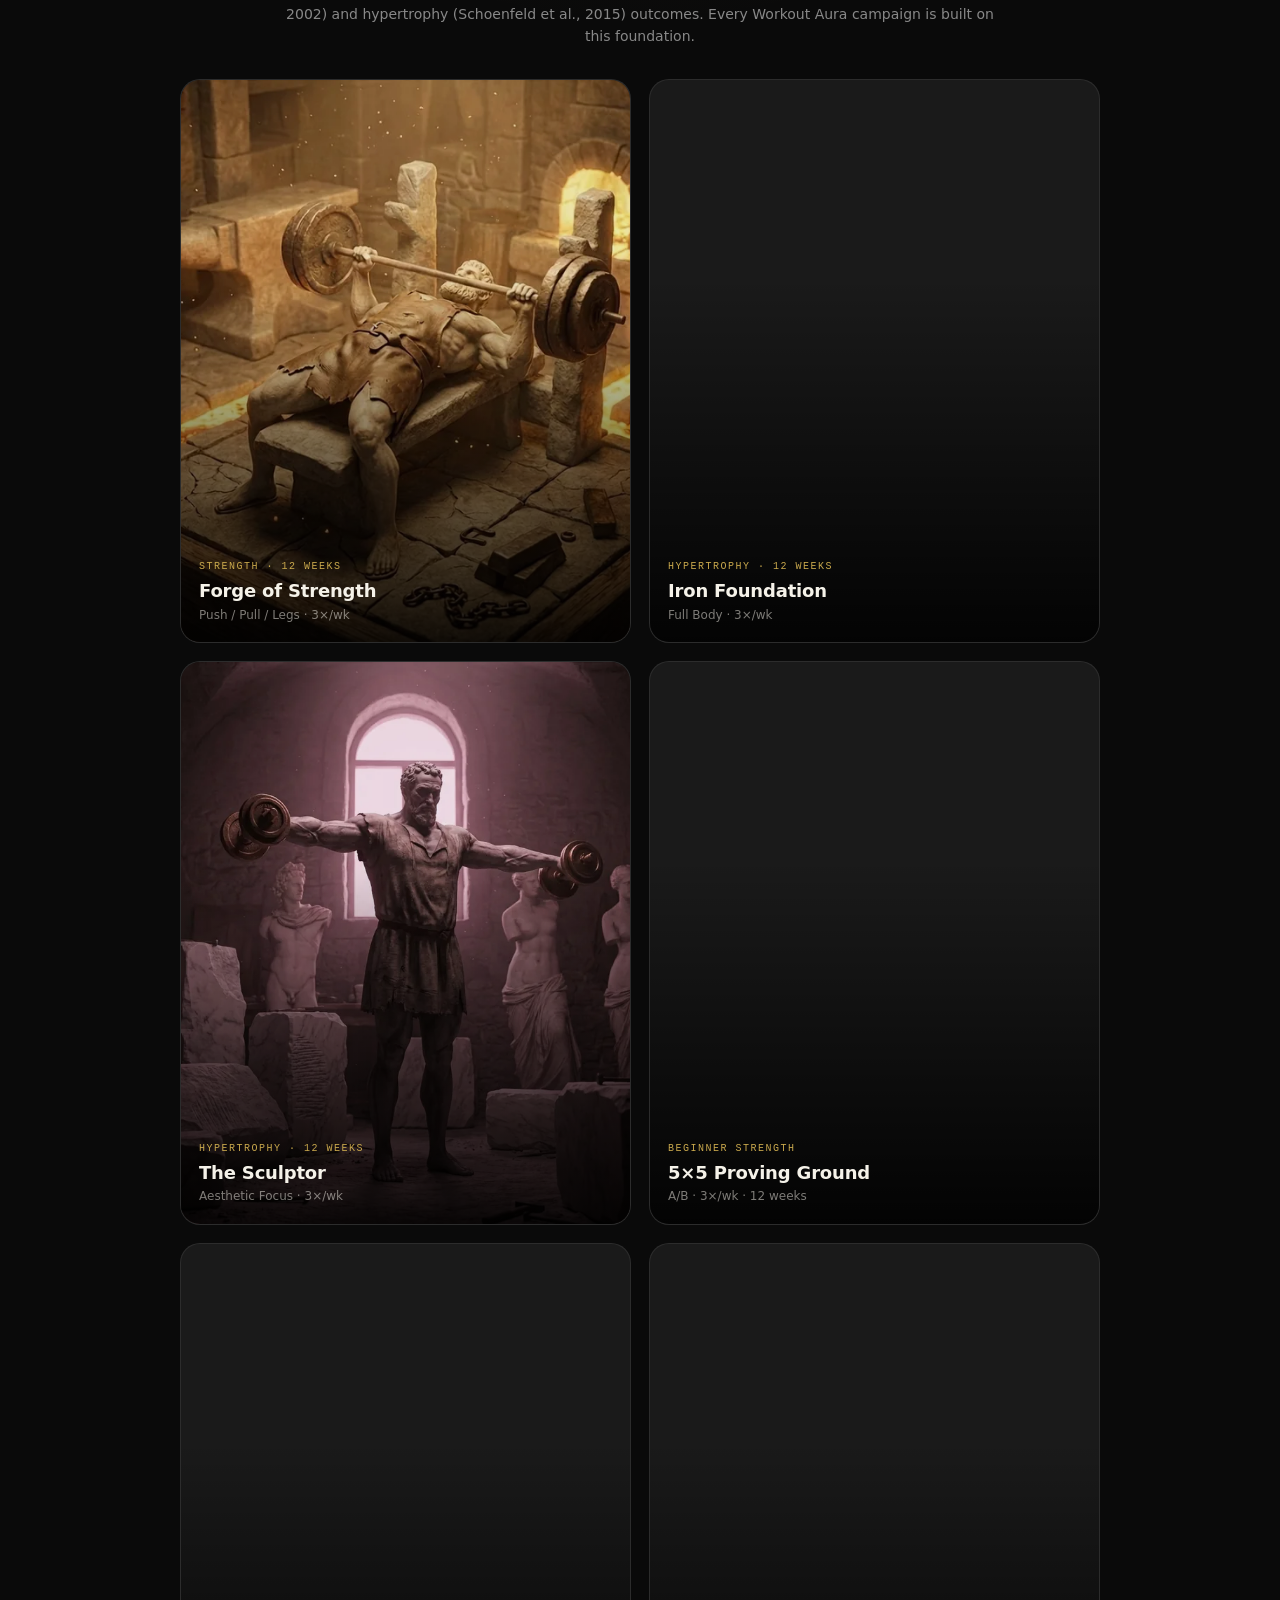
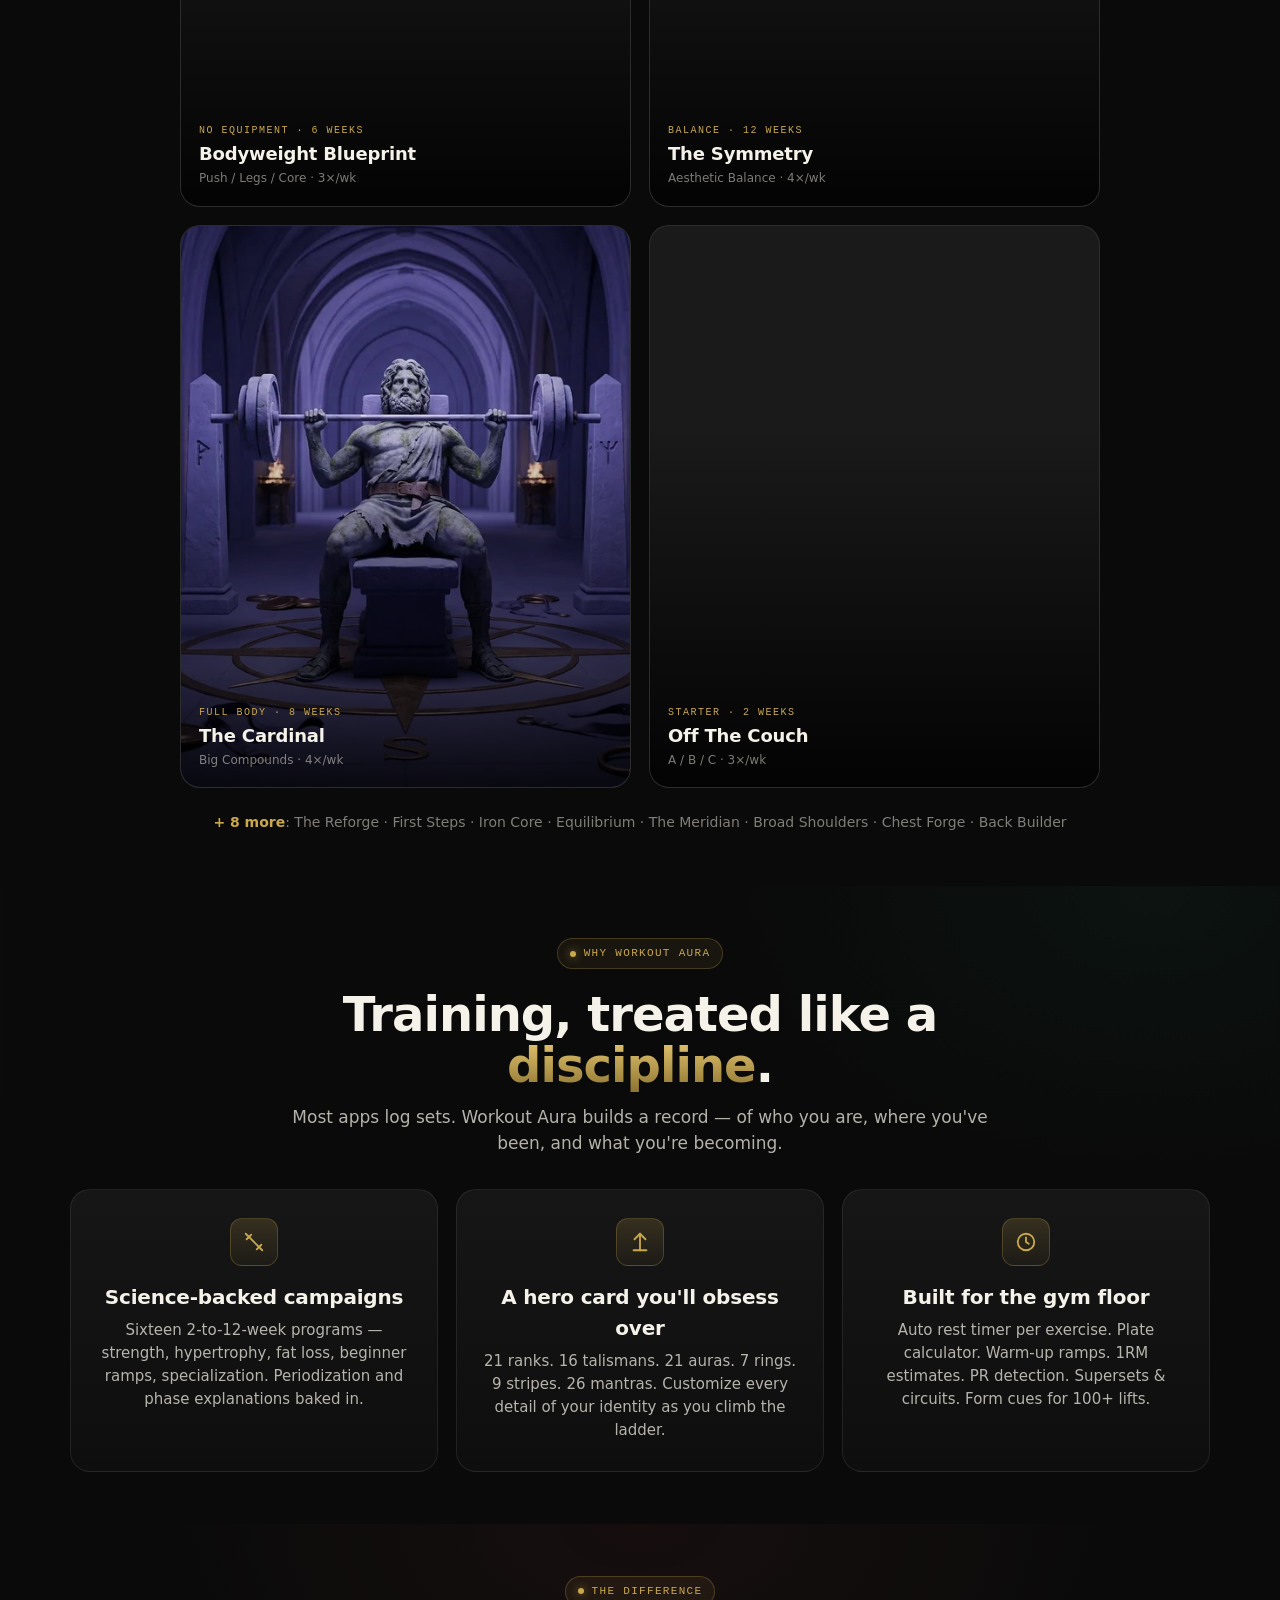
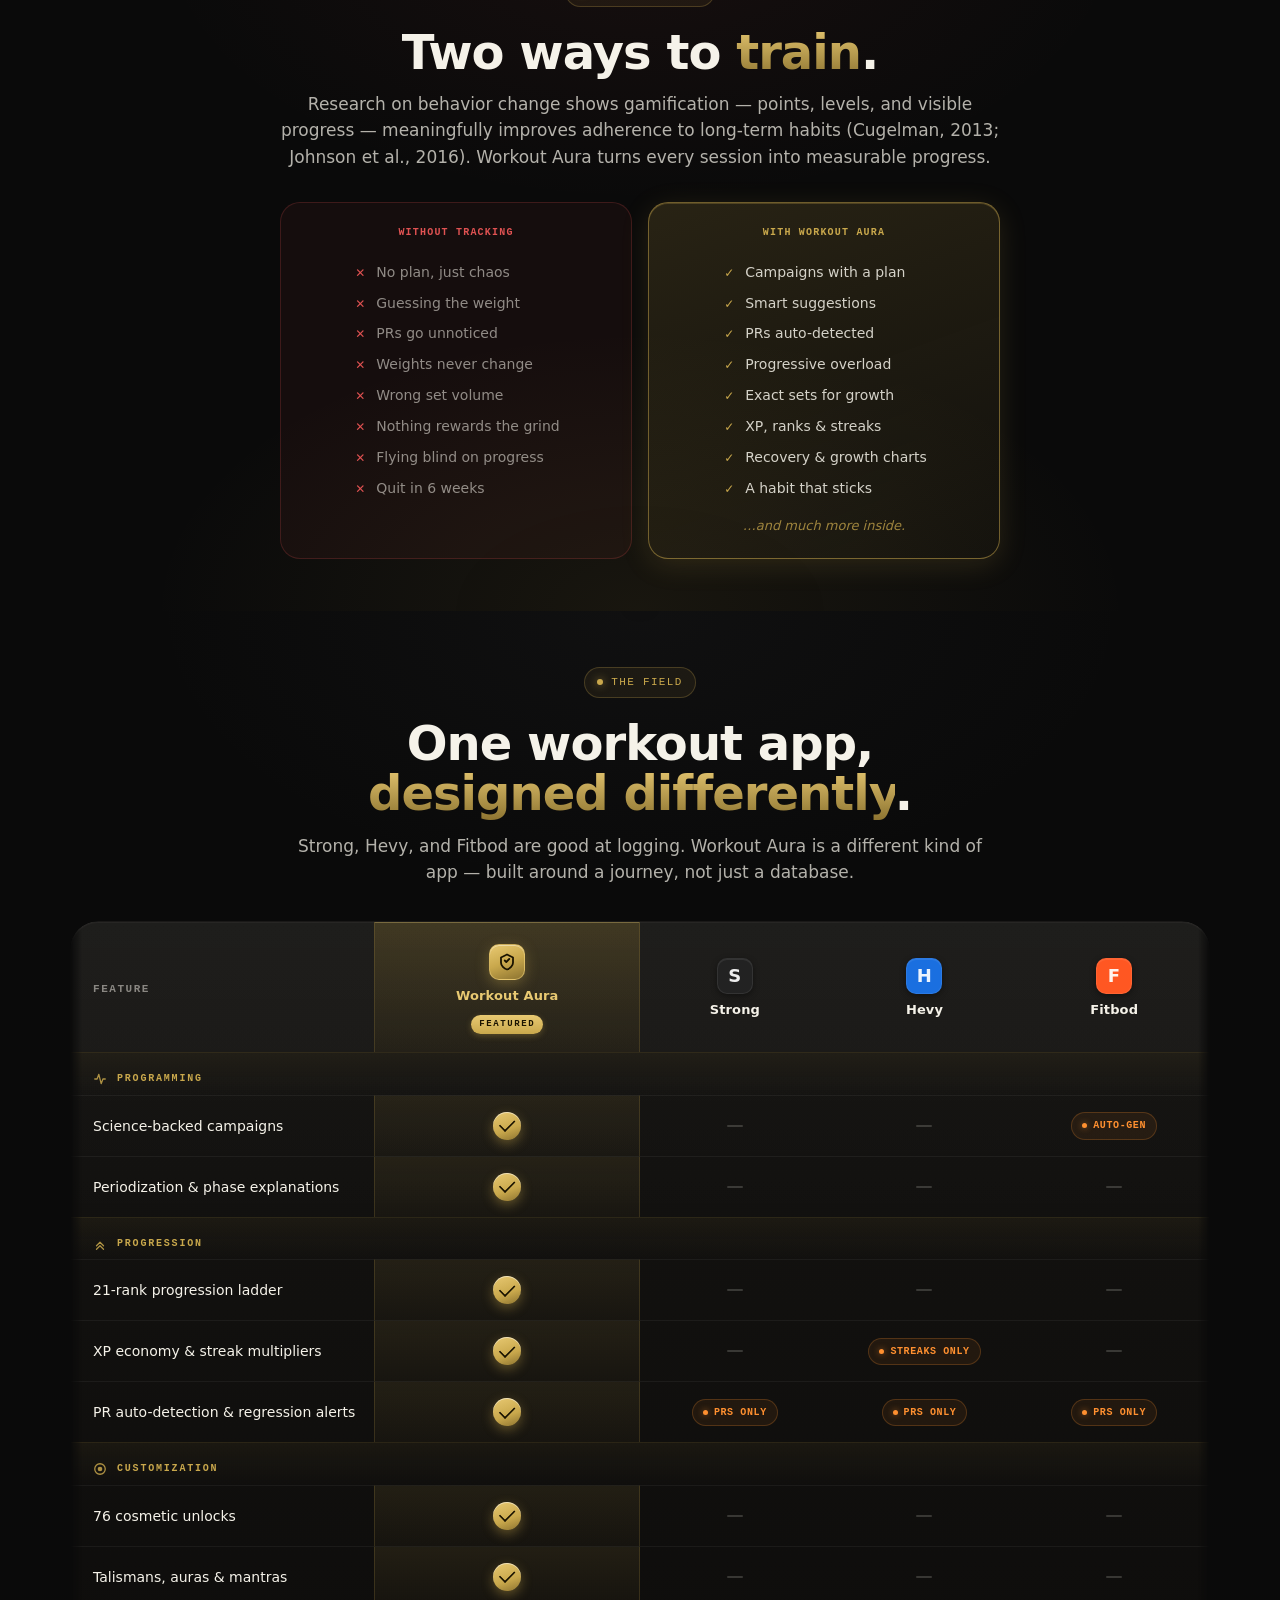
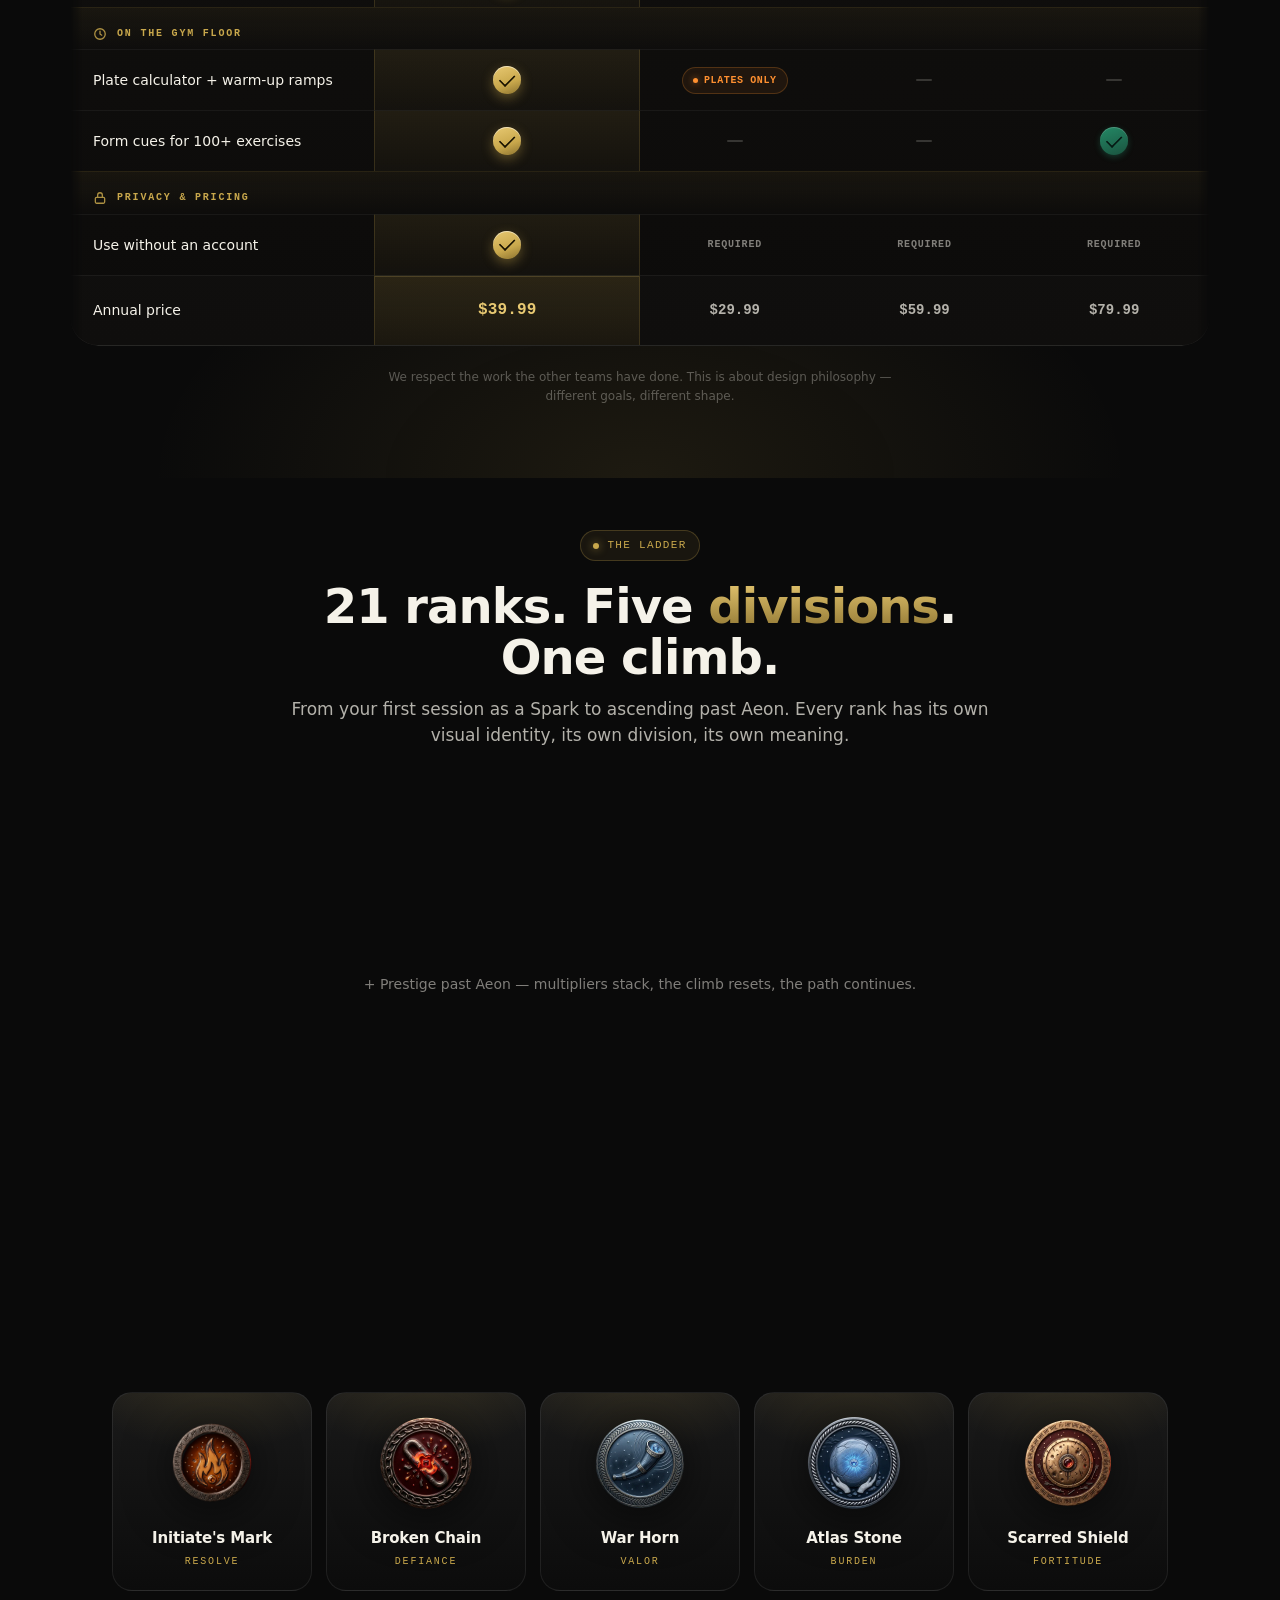
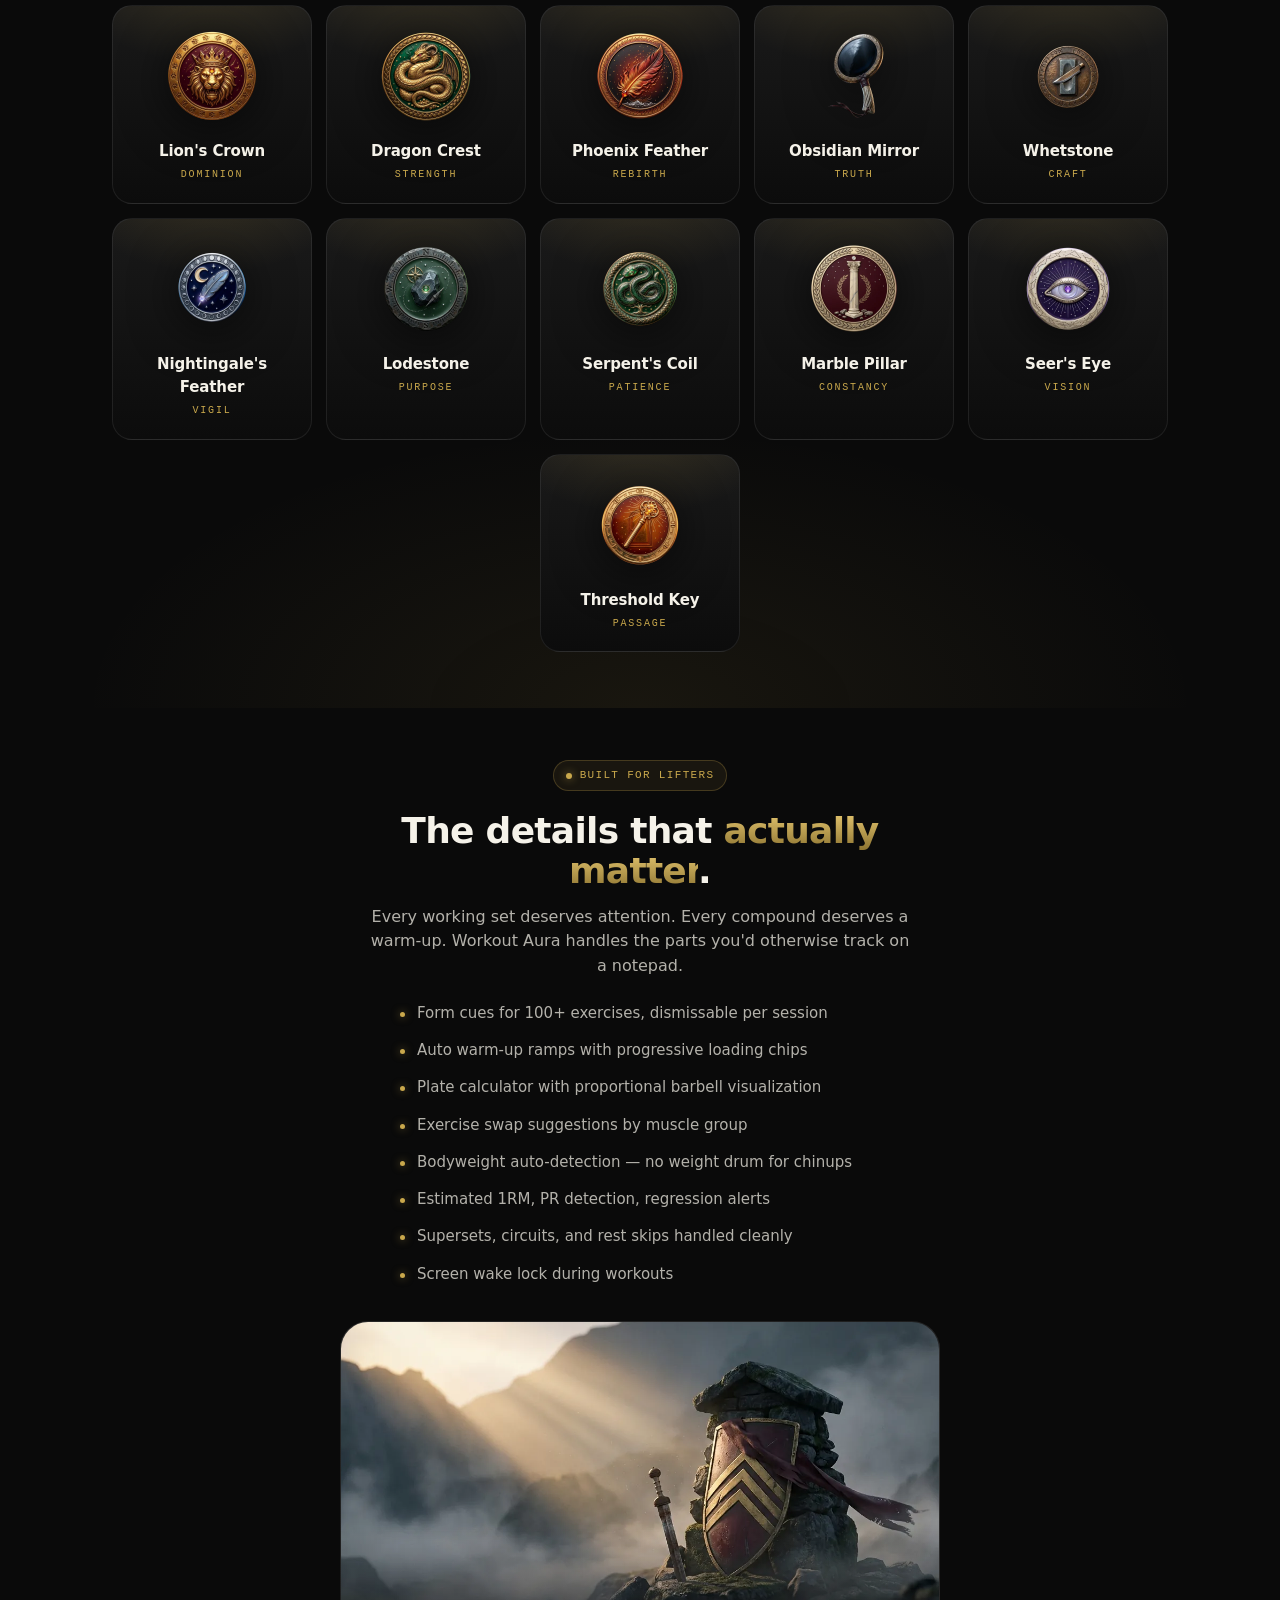
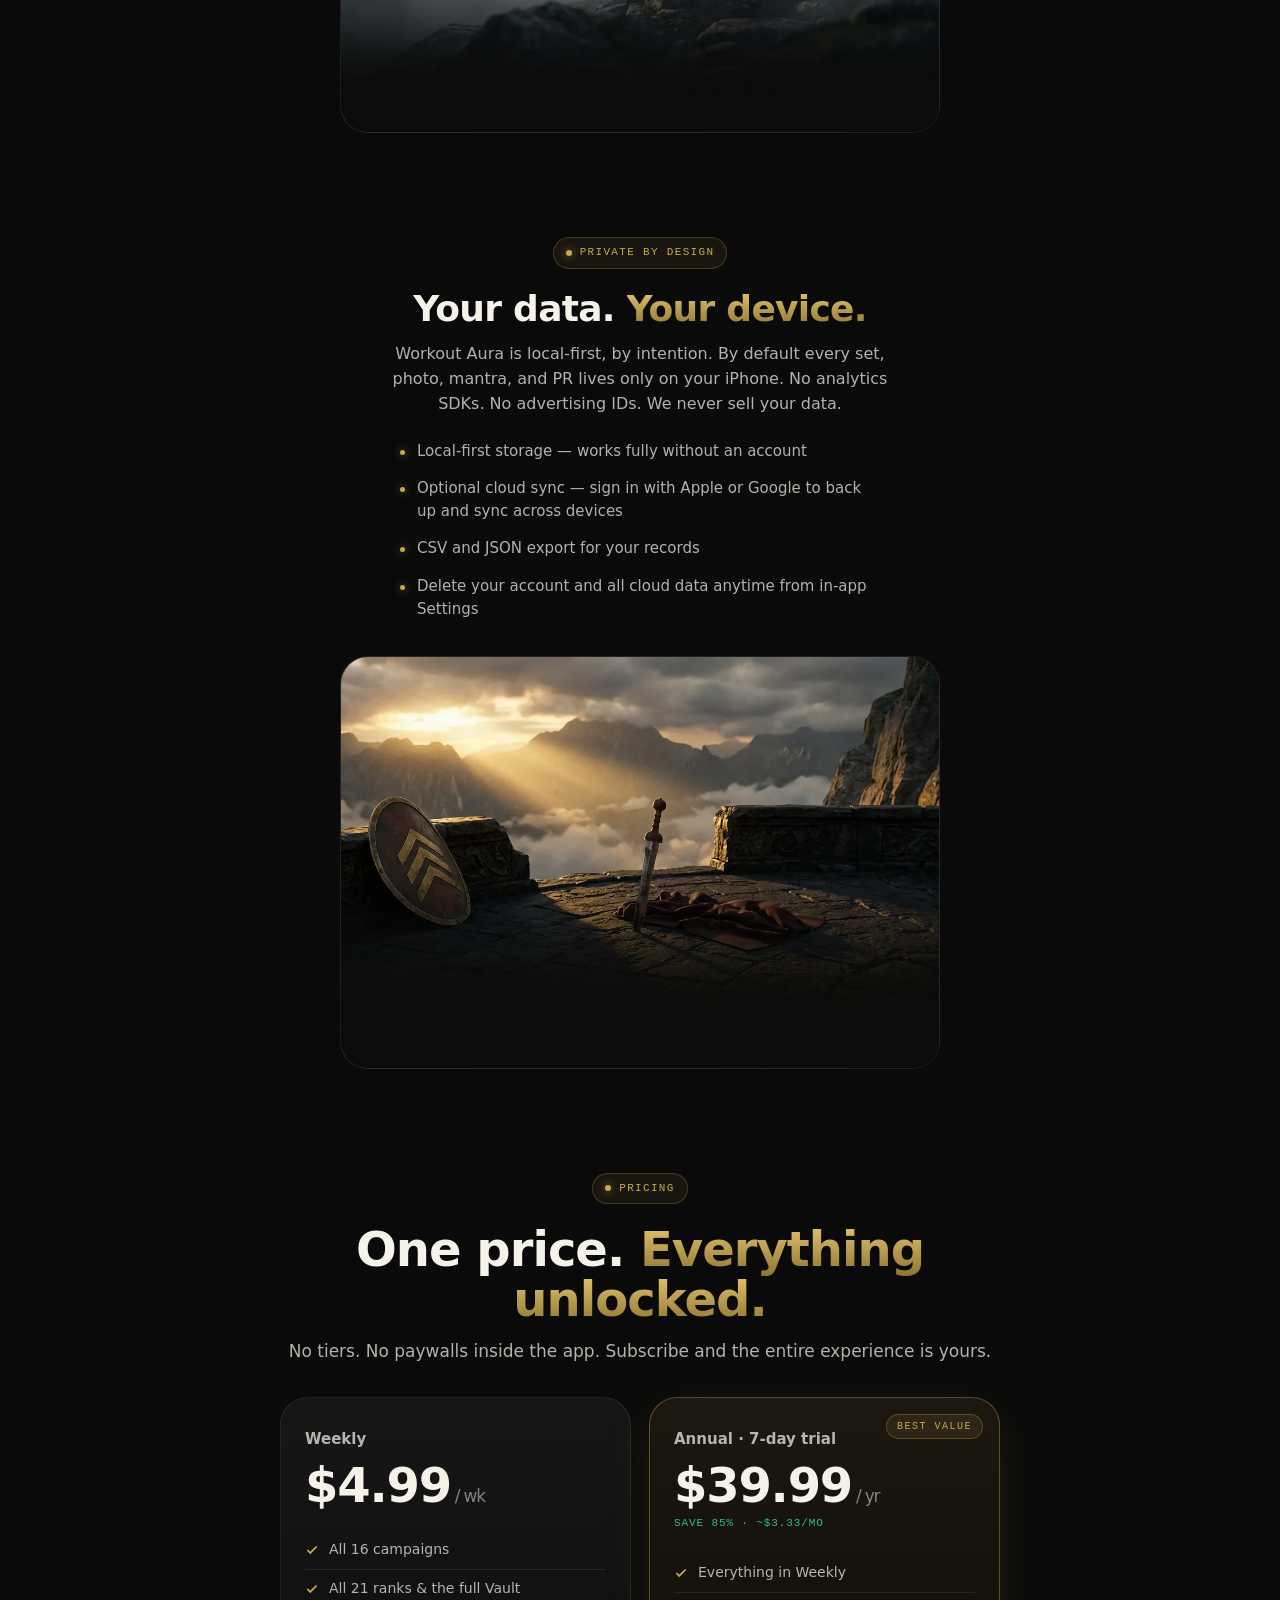
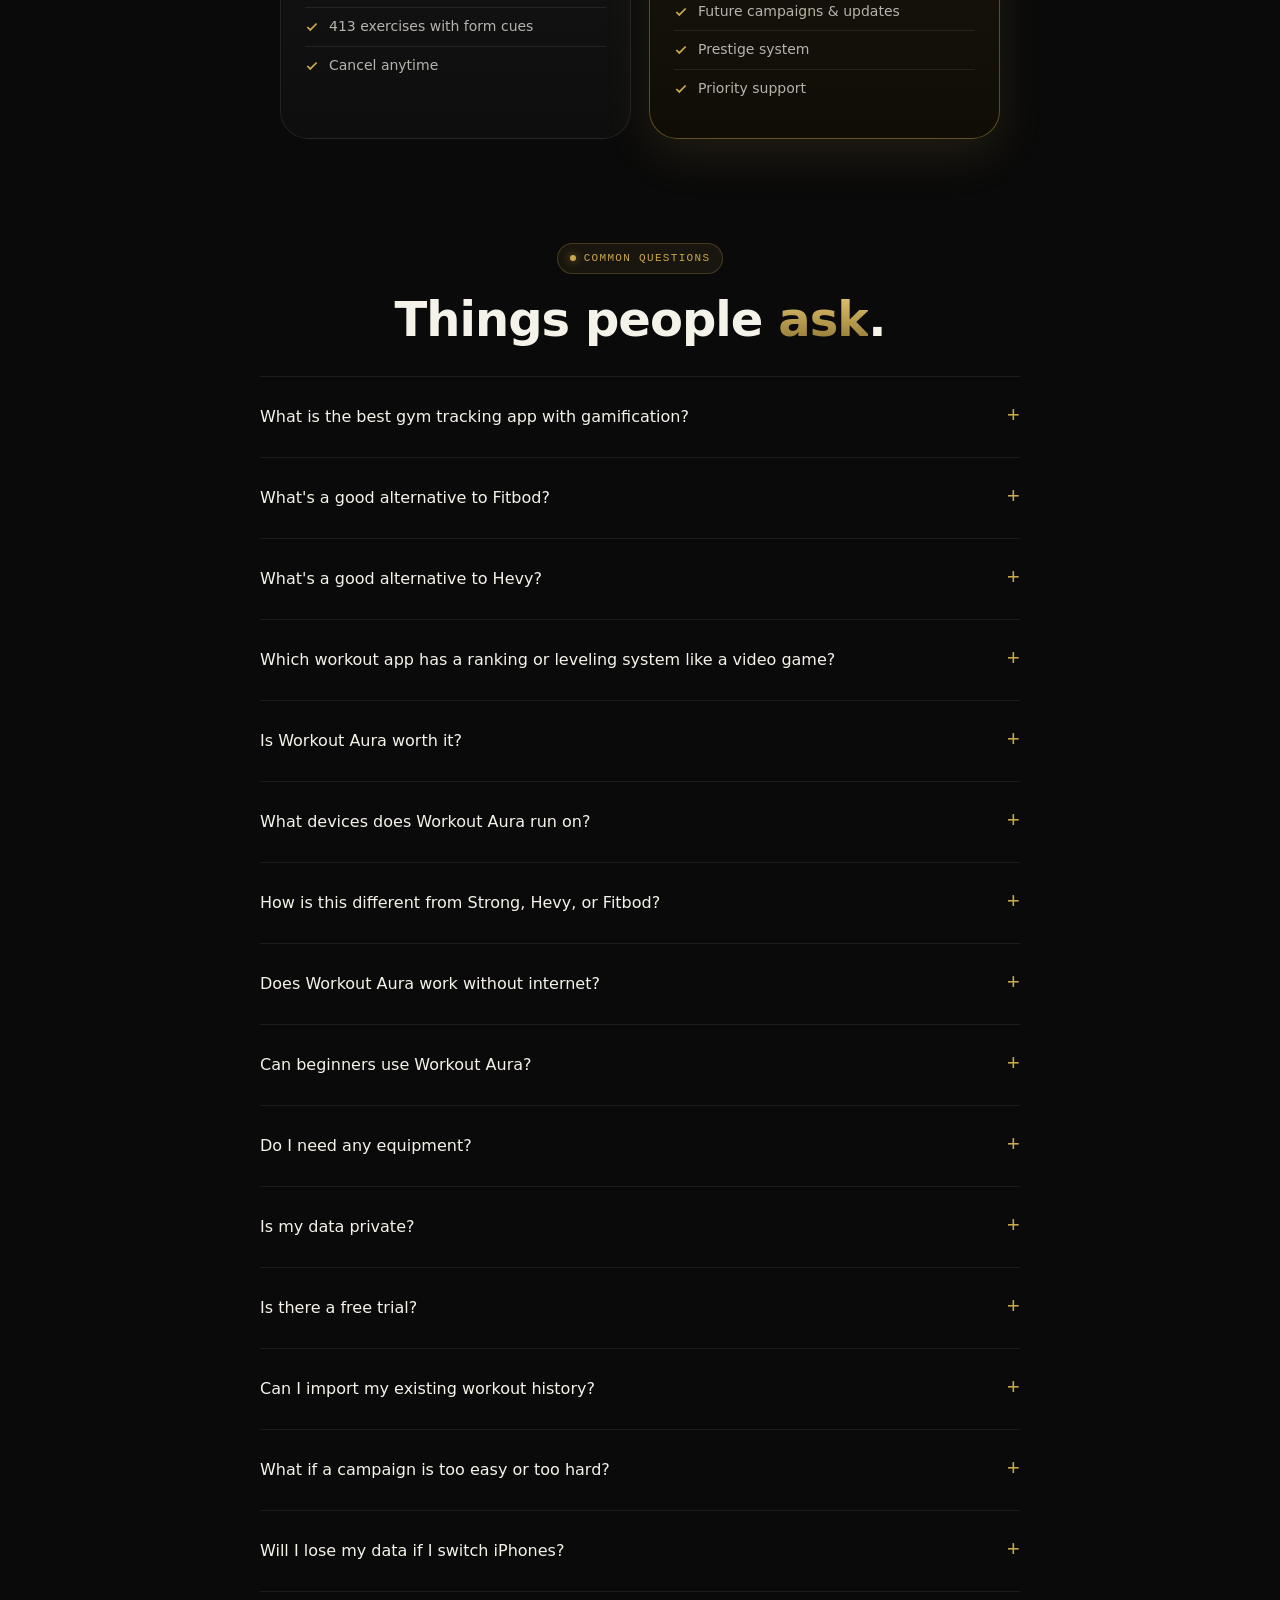
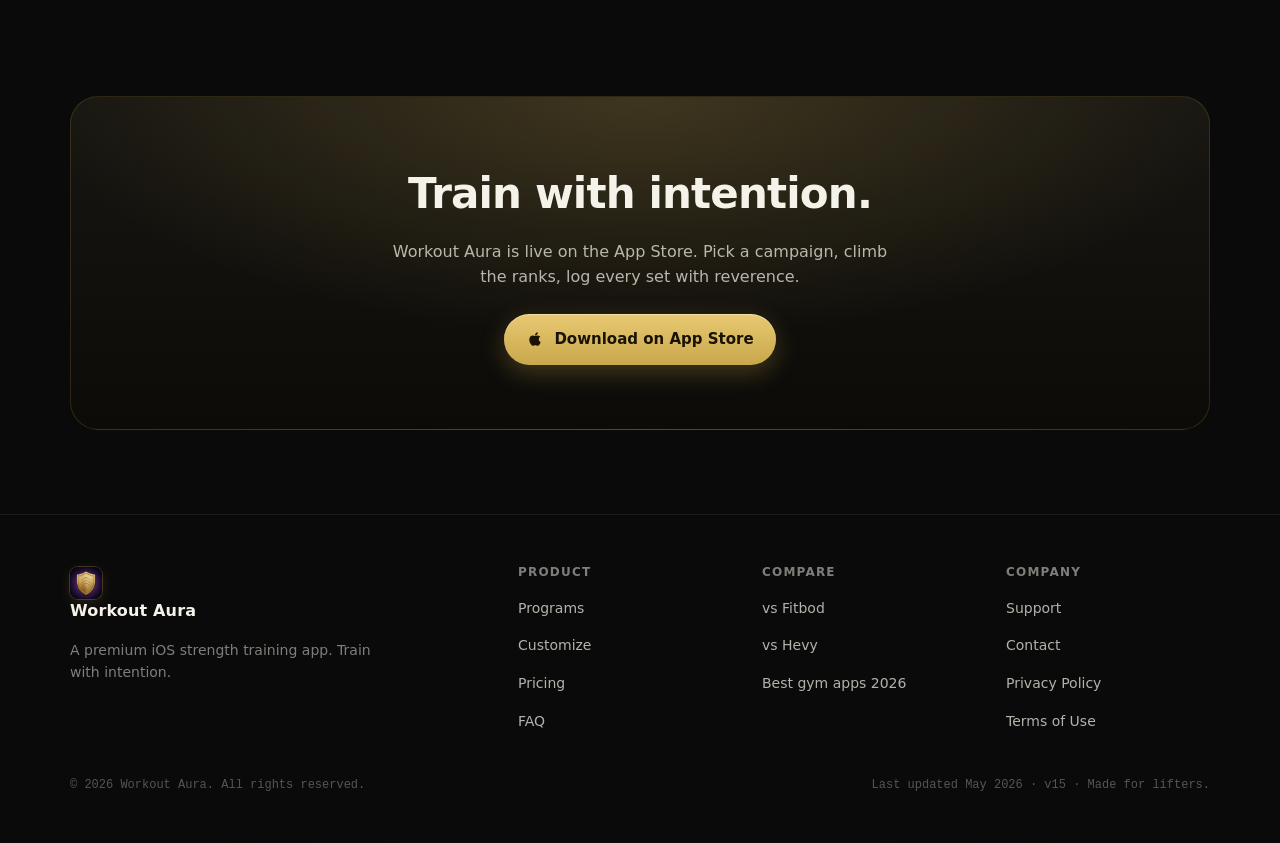
==== commit 6885e1b3: "Hero phone mockup: rotate 8 real app screenshots Replace the static workout-bg image + fake "Bench P" ====
--- a/index.html
+++ b/index.html
@@ -33,7 +33,7 @@
 
 <link rel="icon" type="image/png" sizes="32x32" href="assets/app-icon-32.png" />
 <link rel="apple-touch-icon" sizes="180x180" href="assets/app-icon-180.png" />
-<link rel="preload" as="image" href="assets/workout-bg/workout1bg.webp" fetchpriority="high" />
+<link rel="preload" as="image" href="assets/screenshots/01_hero.jpg" fetchpriority="high" />
 <link rel="stylesheet" href="style.css" />
 
 <!-- Structured data: Organization -->
@@ -211,16 +211,7 @@
     <div class="hero-mockup" aria-hidden="true">
       <div class="phone">
         <div class="phone-screen">
-          <img src="assets/workout-bg/workout1bg.webp" alt="" class="phone-bg active" width="1376" height="768" fetchpriority="high" decoding="async" data-bg-rotate="1,3,5,7" />
-          <div class="phone-overlay"></div>
-          <div class="phone-notch"></div>
-          <div class="mock-sub">Forge of Strength · W3 D2</div>
-          <div class="mock-title">Bench Press</div>
-          <div class="mock-stat-row">
-            <div class="mock-stat"><div class="v">8</div><div class="l">Sets</div></div>
-            <div class="mock-stat"><div class="v">+412</div><div class="l">XP</div></div>
-            <div class="mock-stat"><div class="v">PR</div><div class="l">225 LB</div></div>
-          </div>
+          <img src="assets/screenshots/01_hero.jpg" alt="" class="phone-bg active" width="800" height="1738" fetchpriority="high" decoding="async" data-bg-rotate="01_hero.jpg,03_workout.jpg,06_journey.jpg,07_vault.jpg,02_campaigns.jpg,05_progress.jpg,04_honors.jpg,08_share.jpg" />
         </div>
       </div>
     </div>
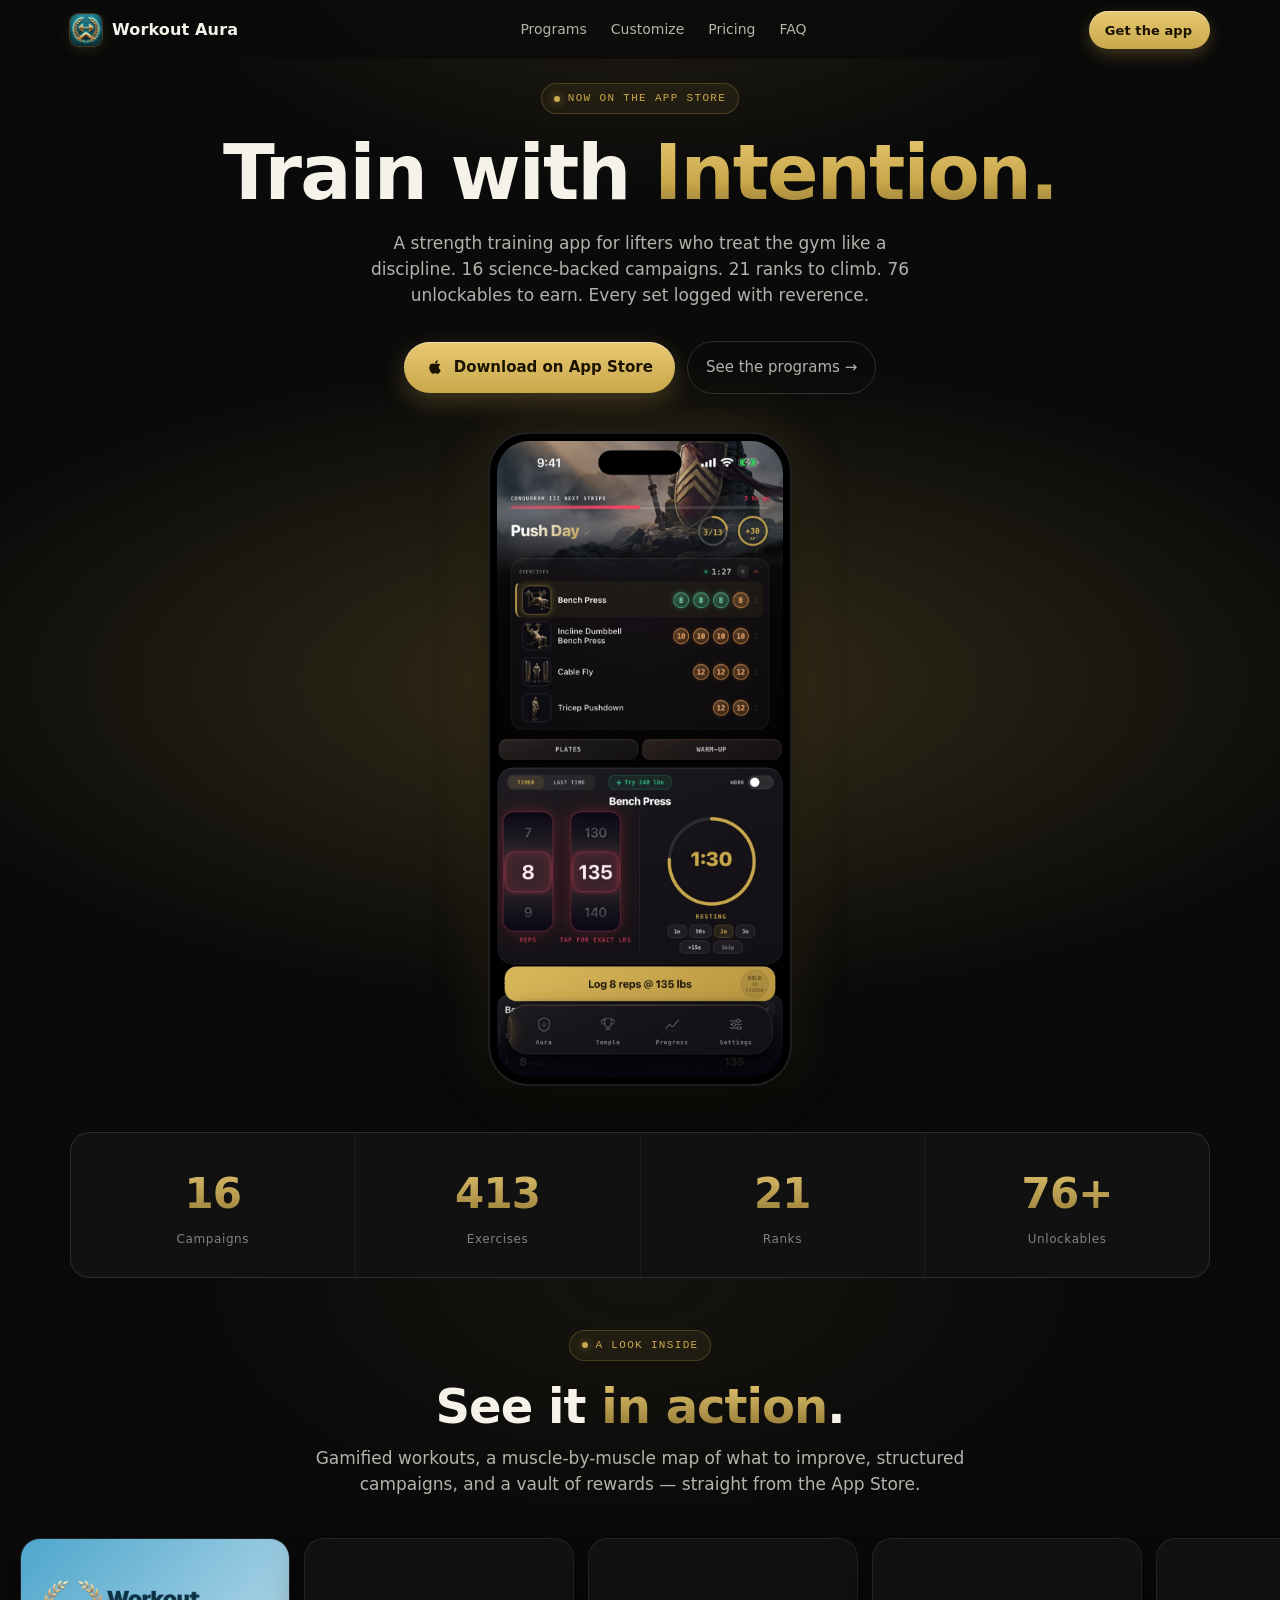
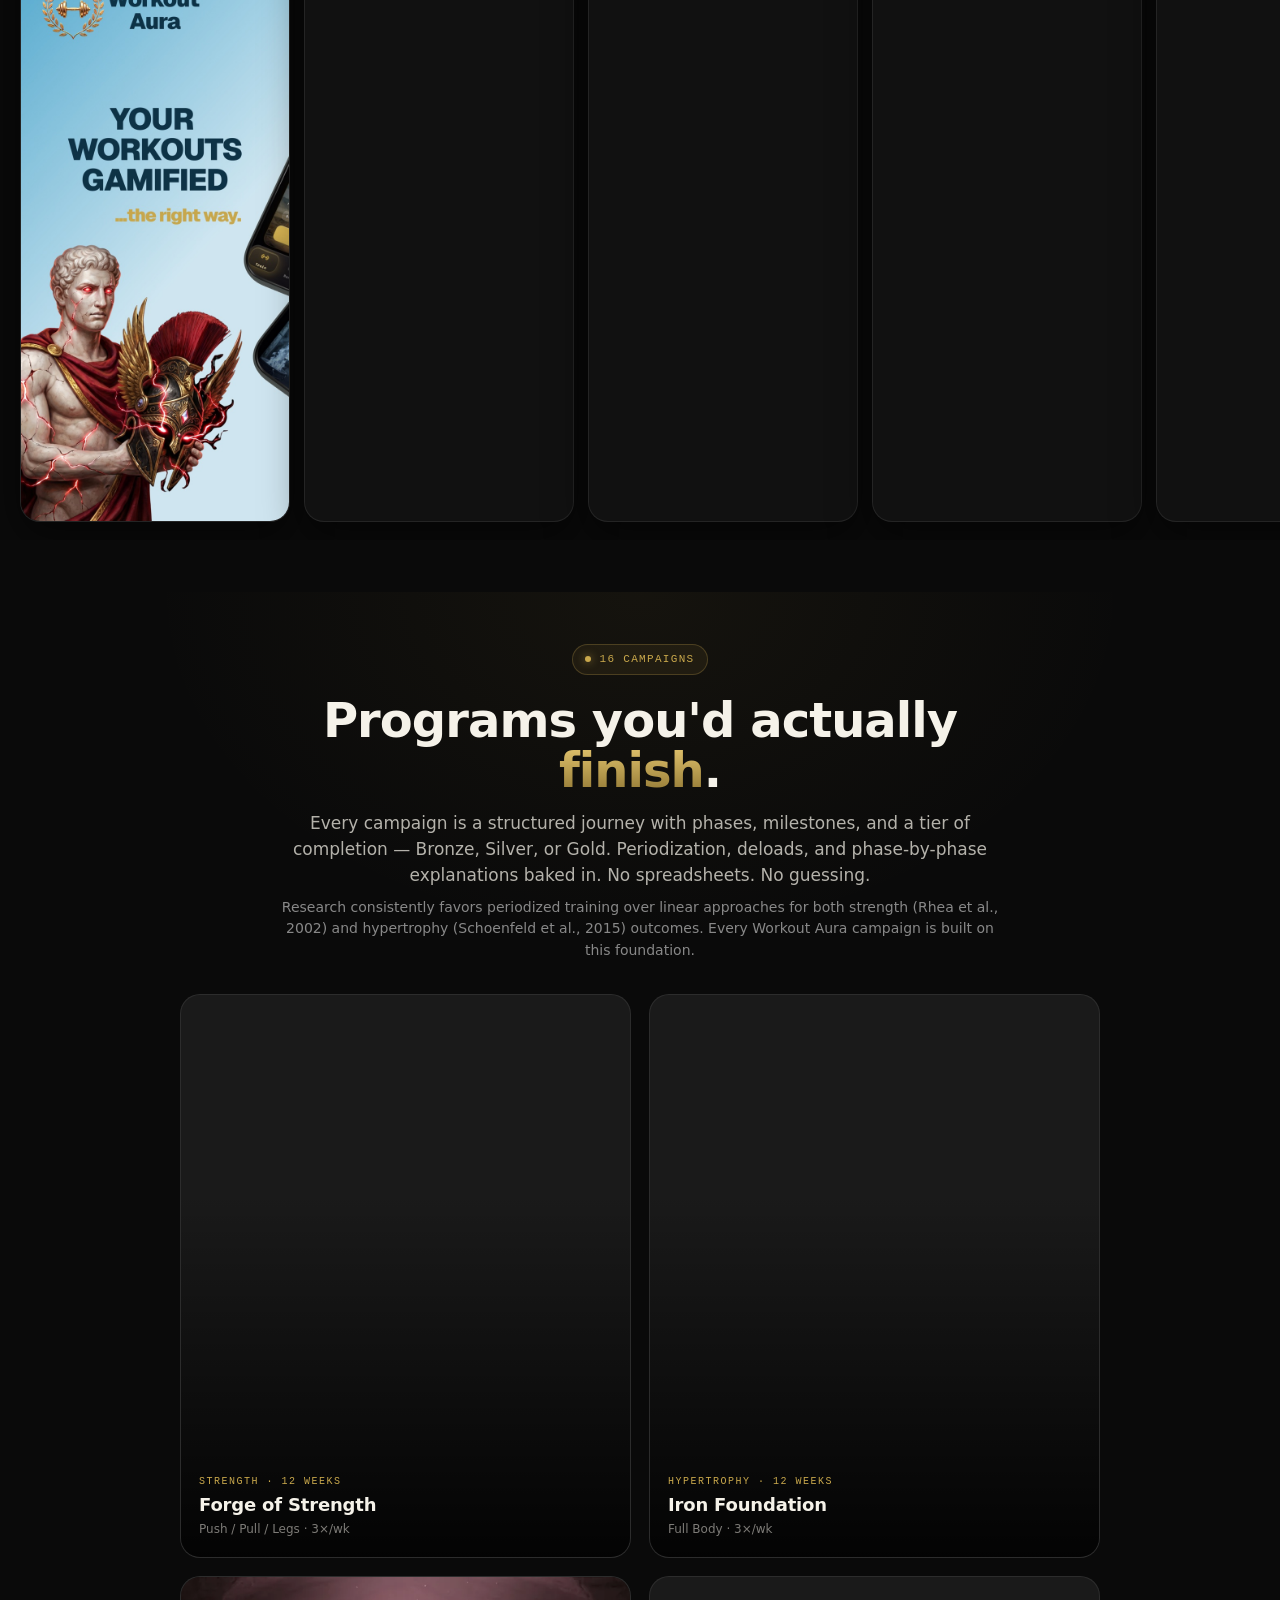
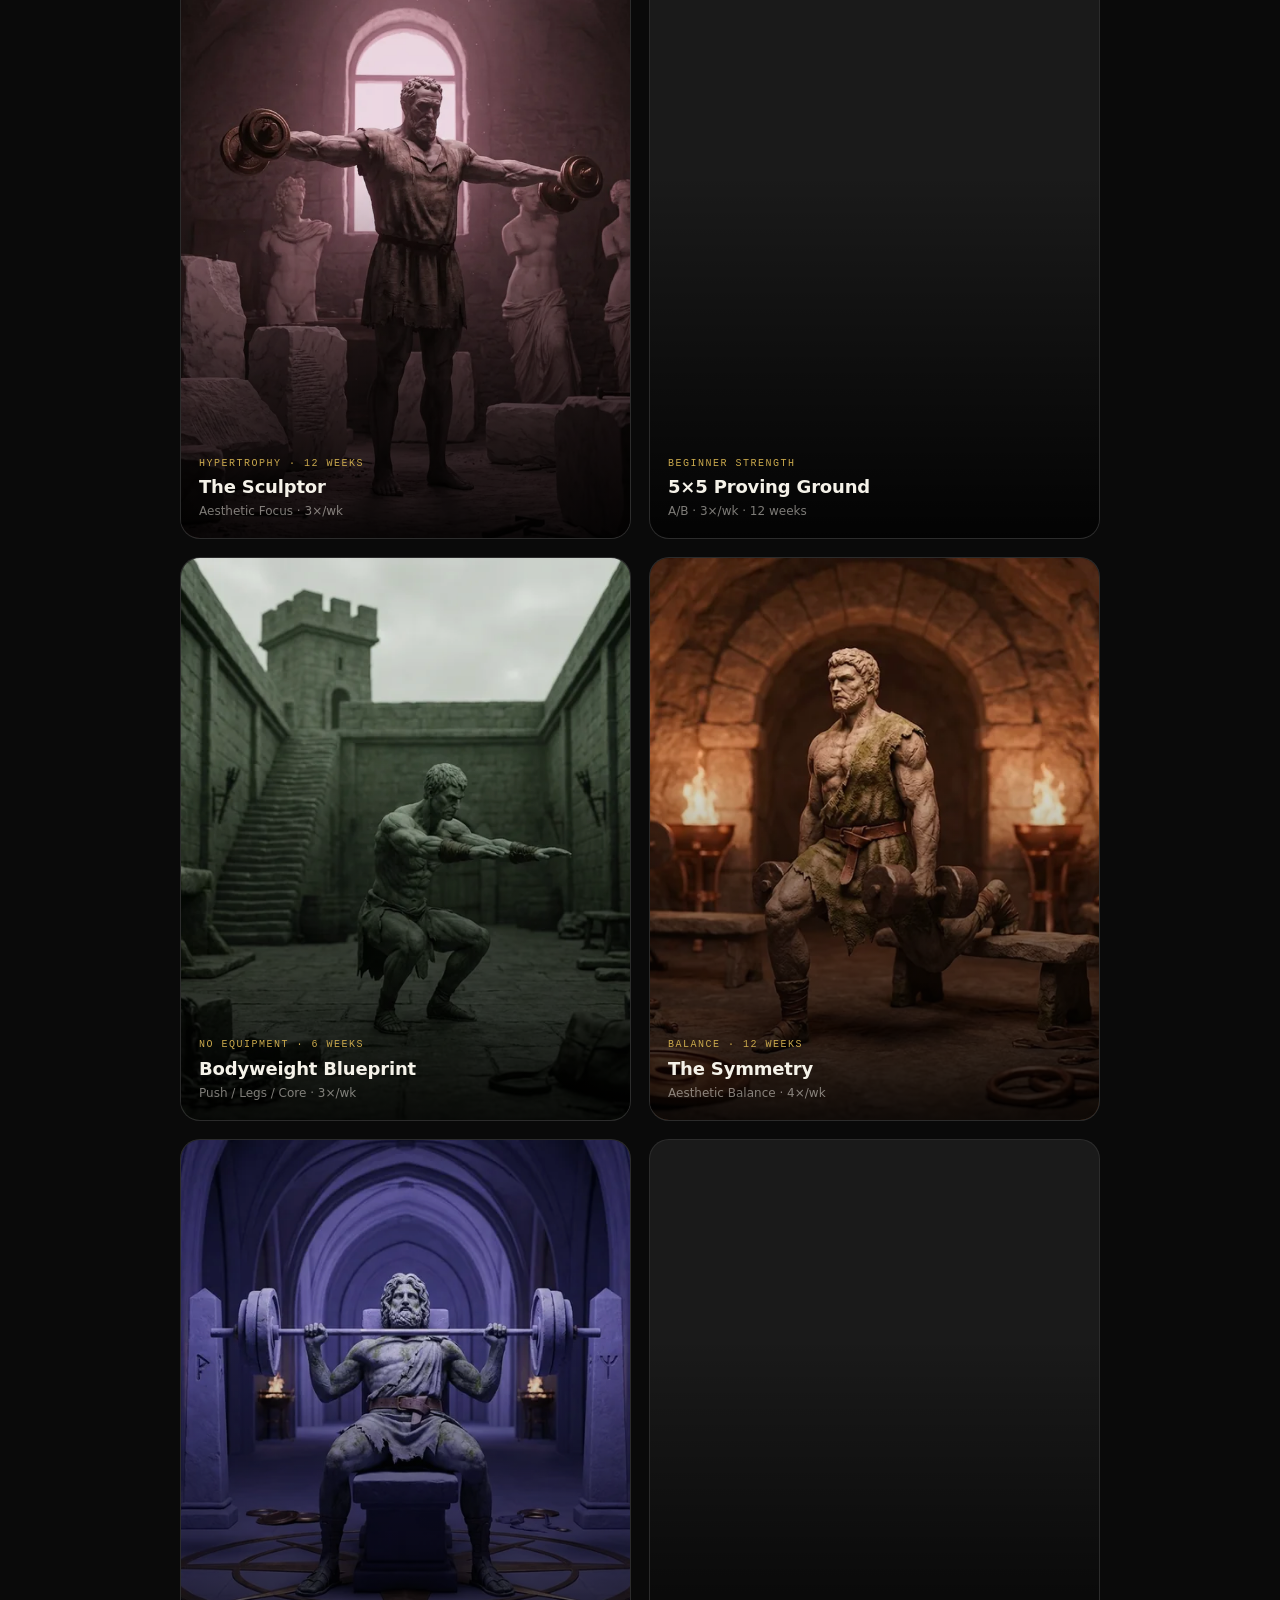
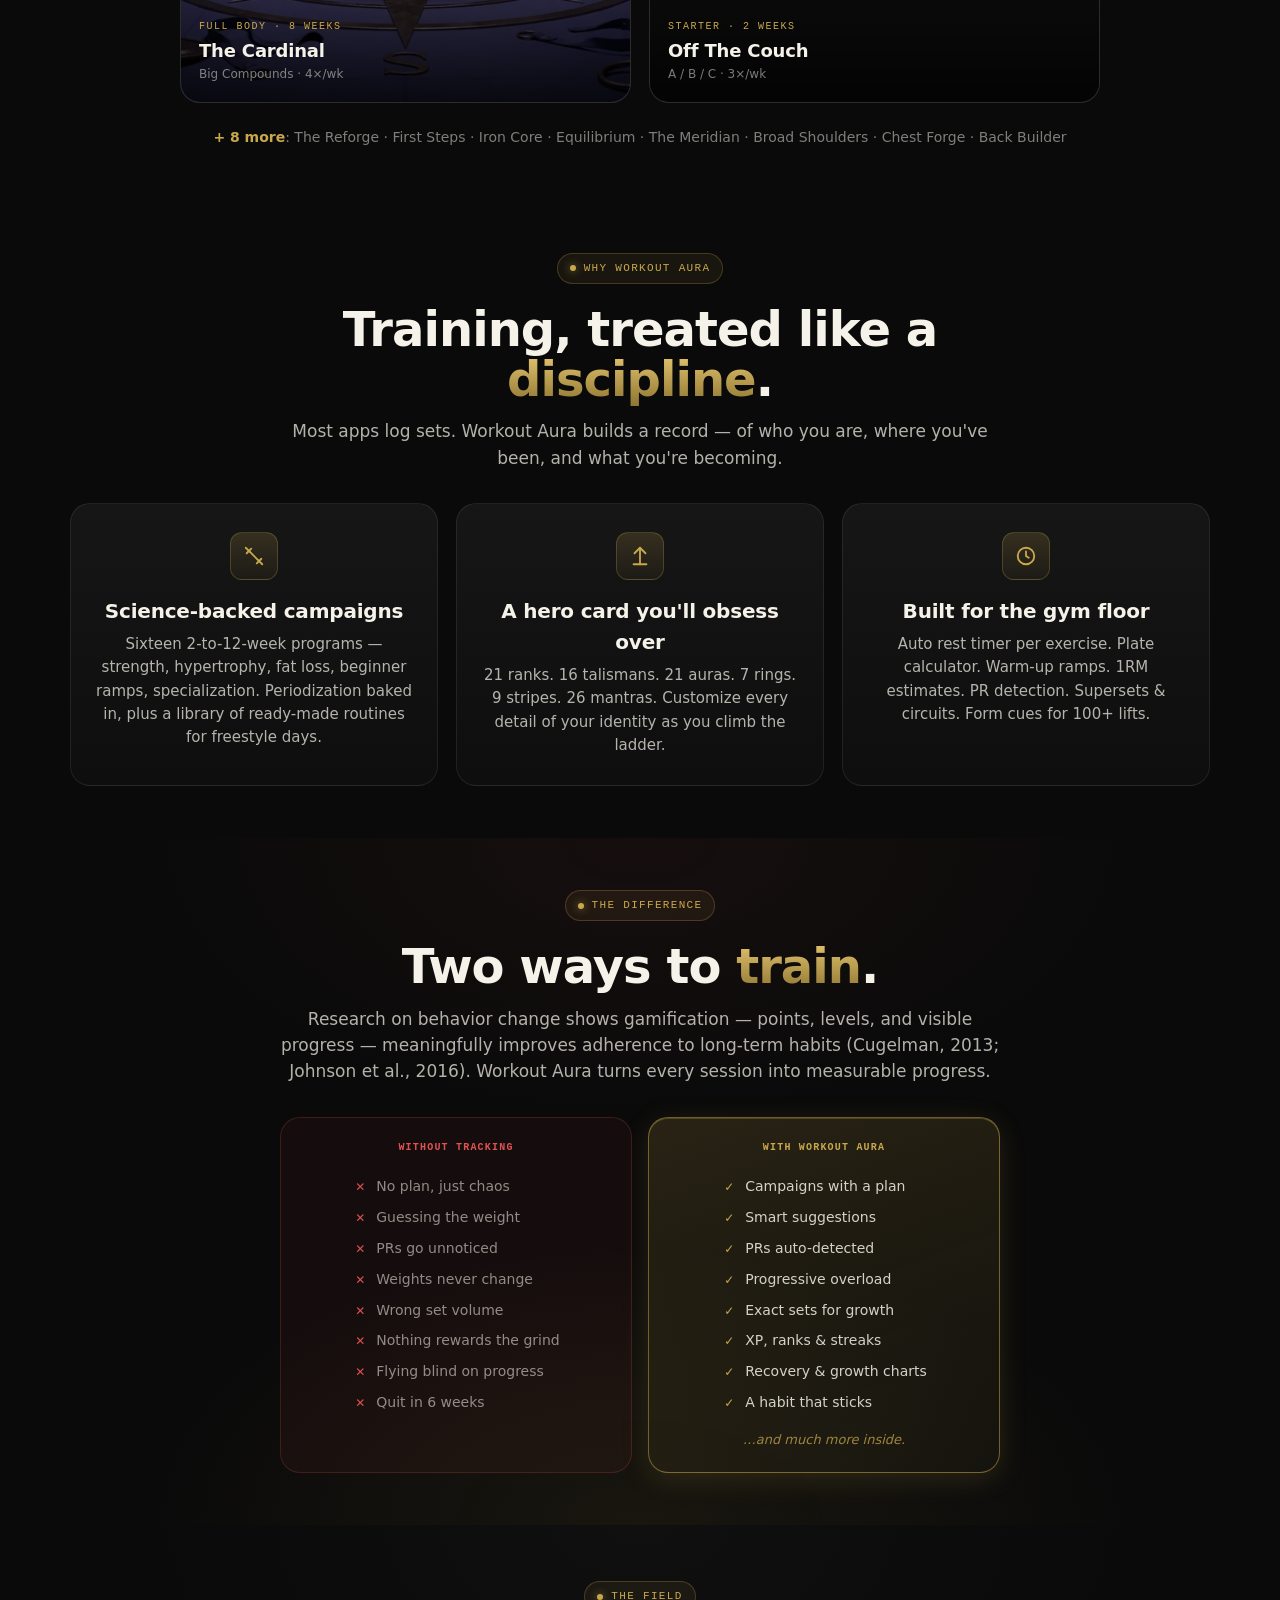
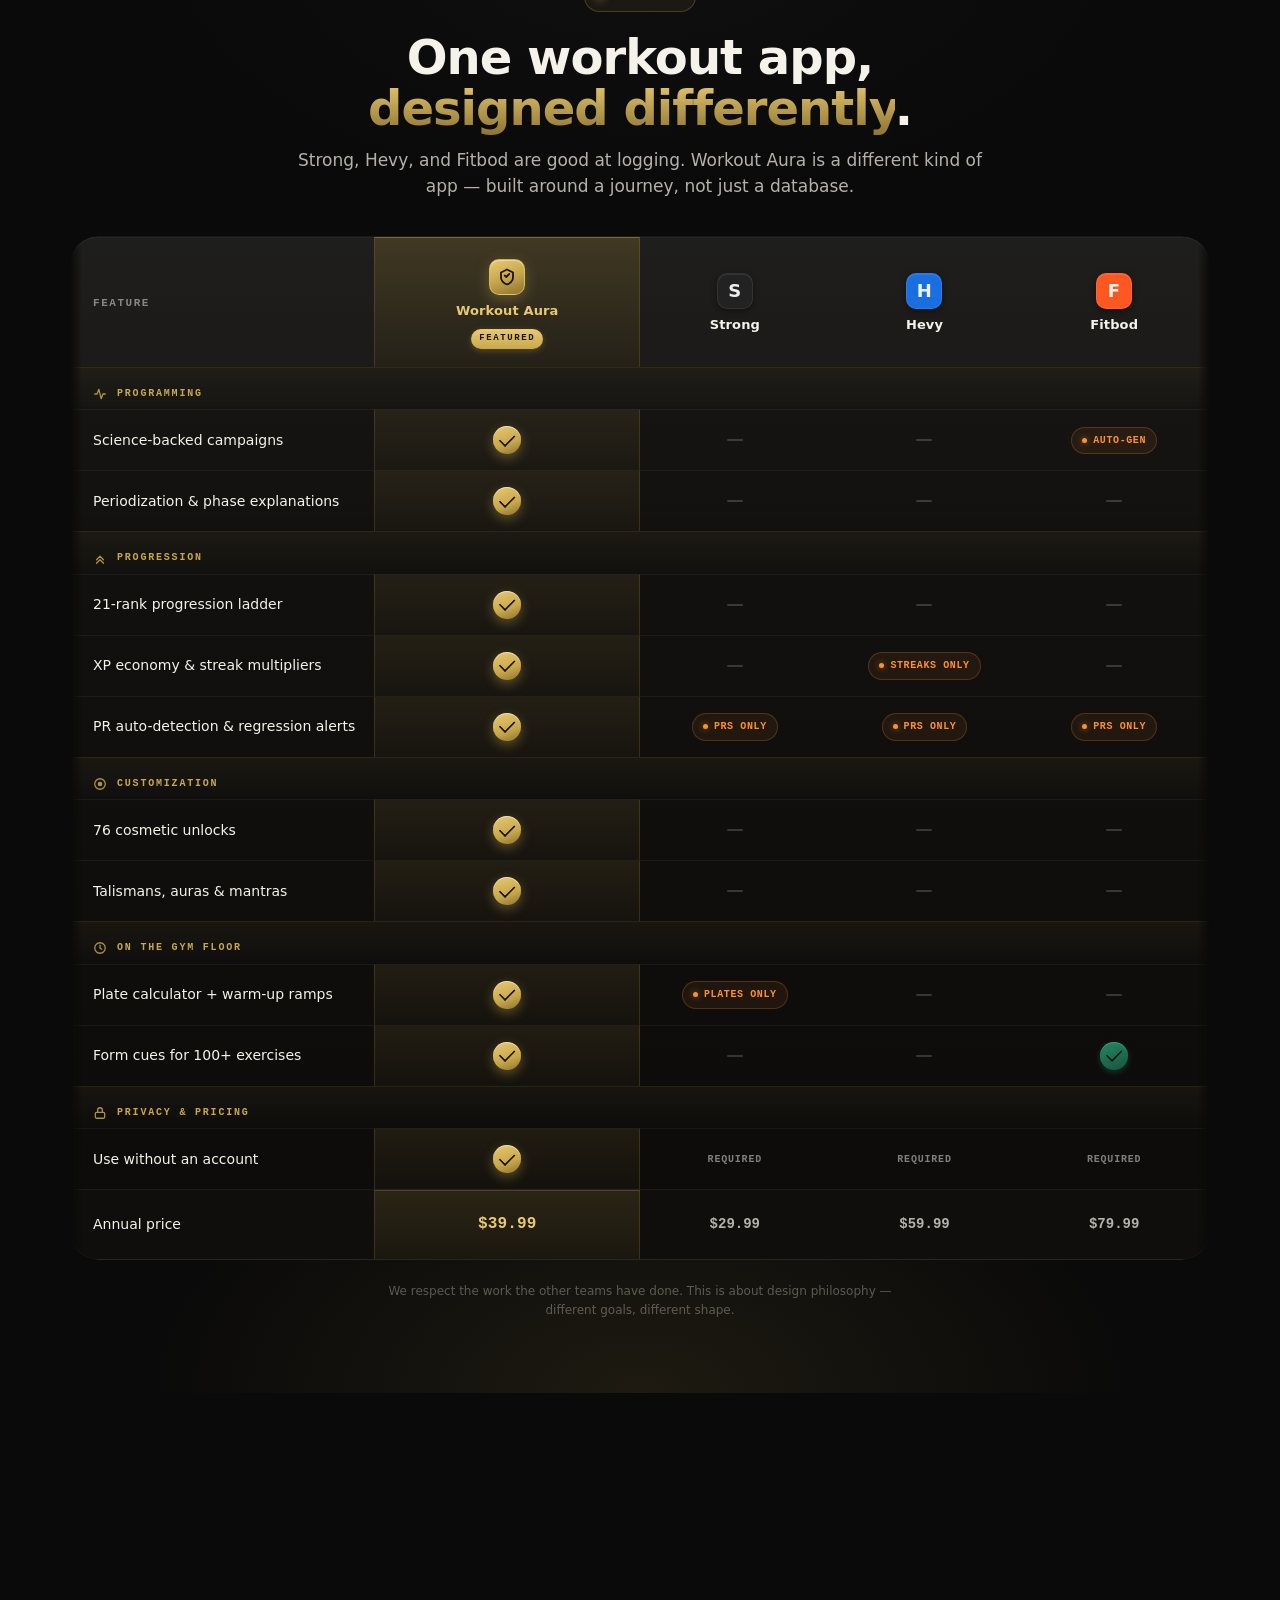
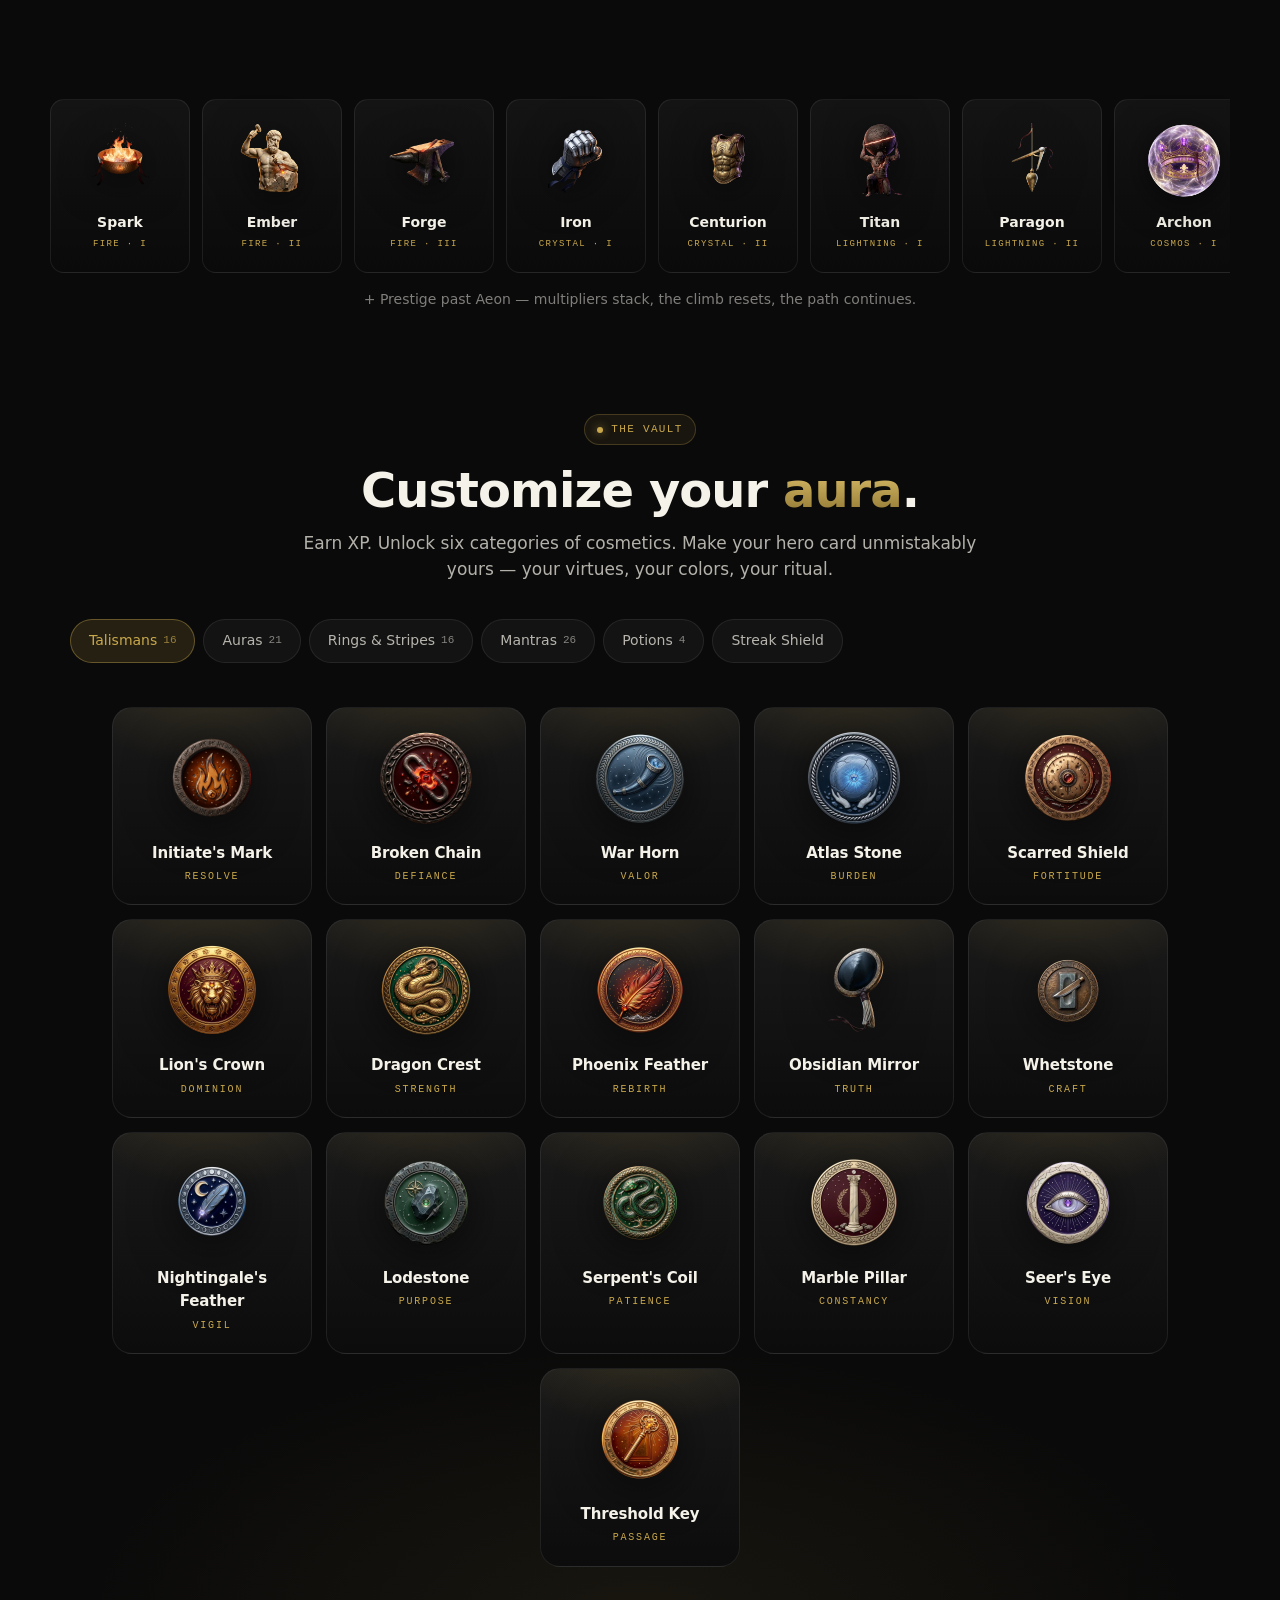
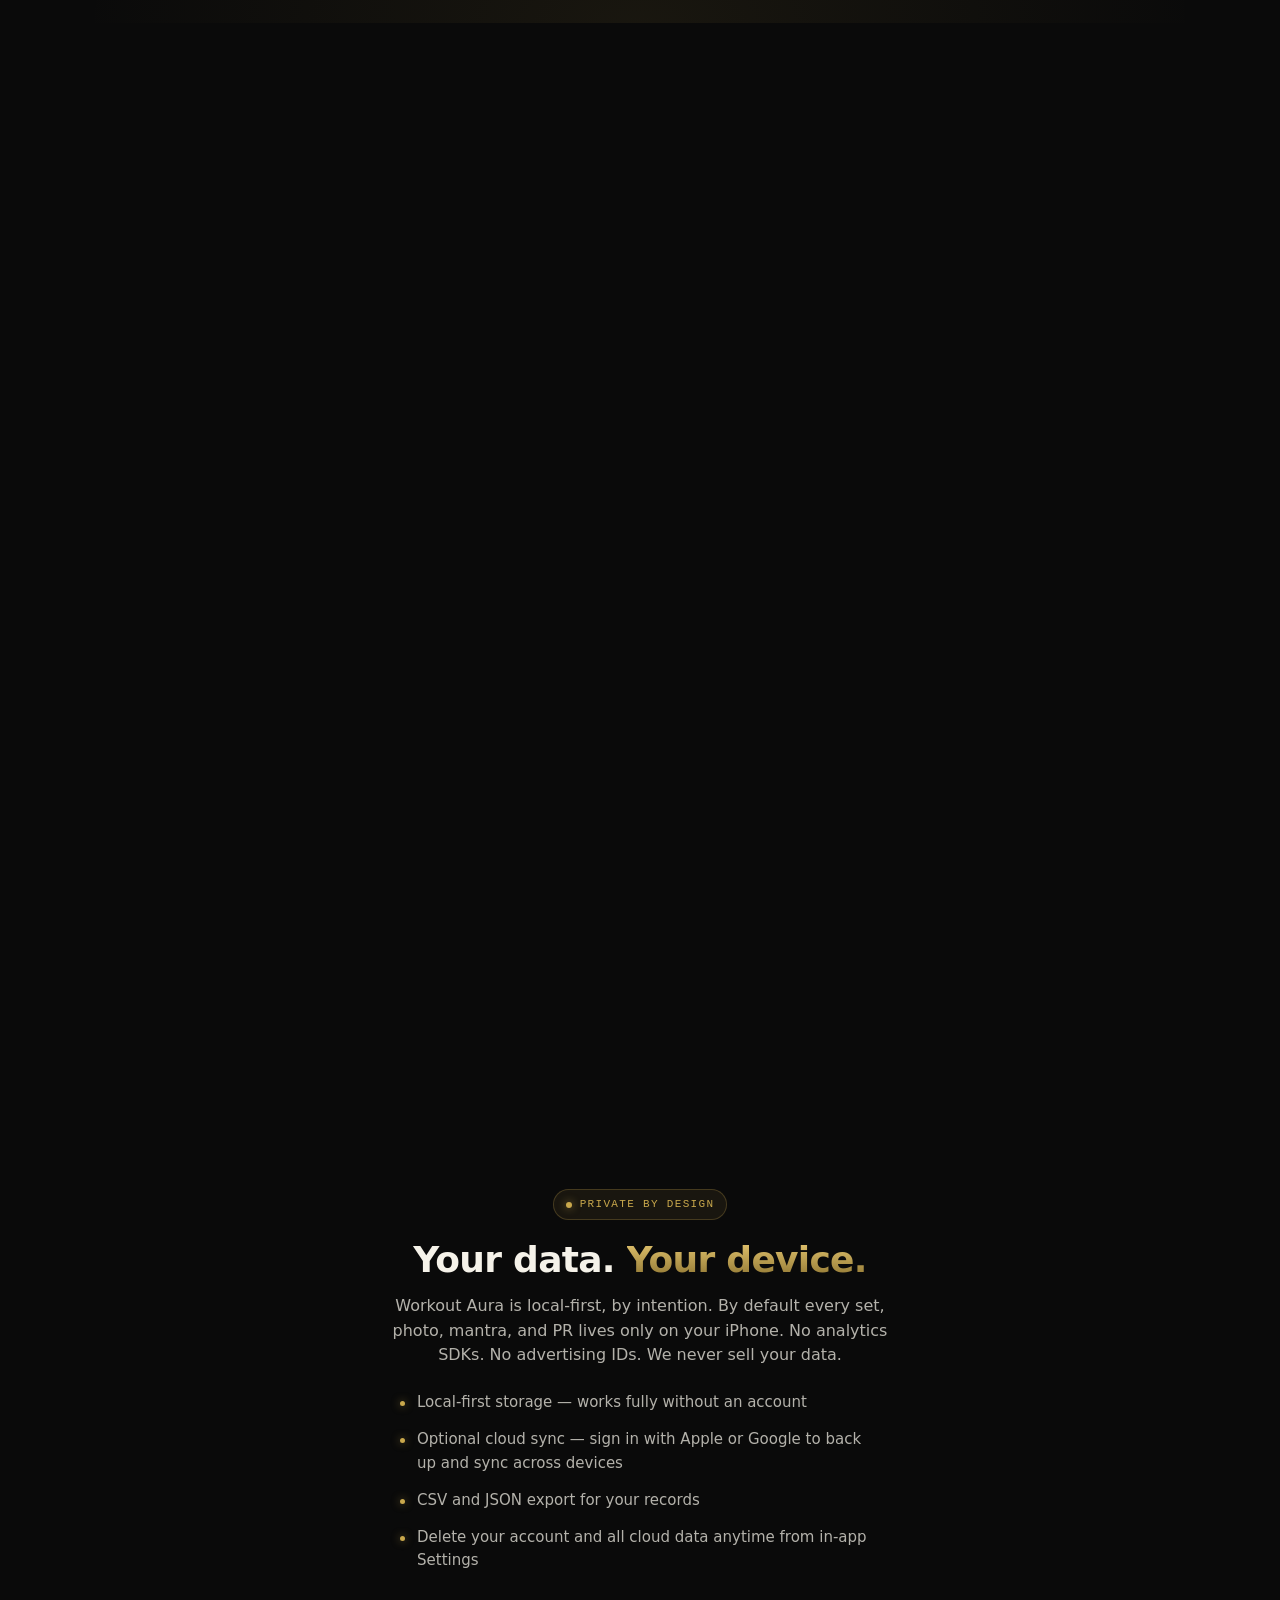
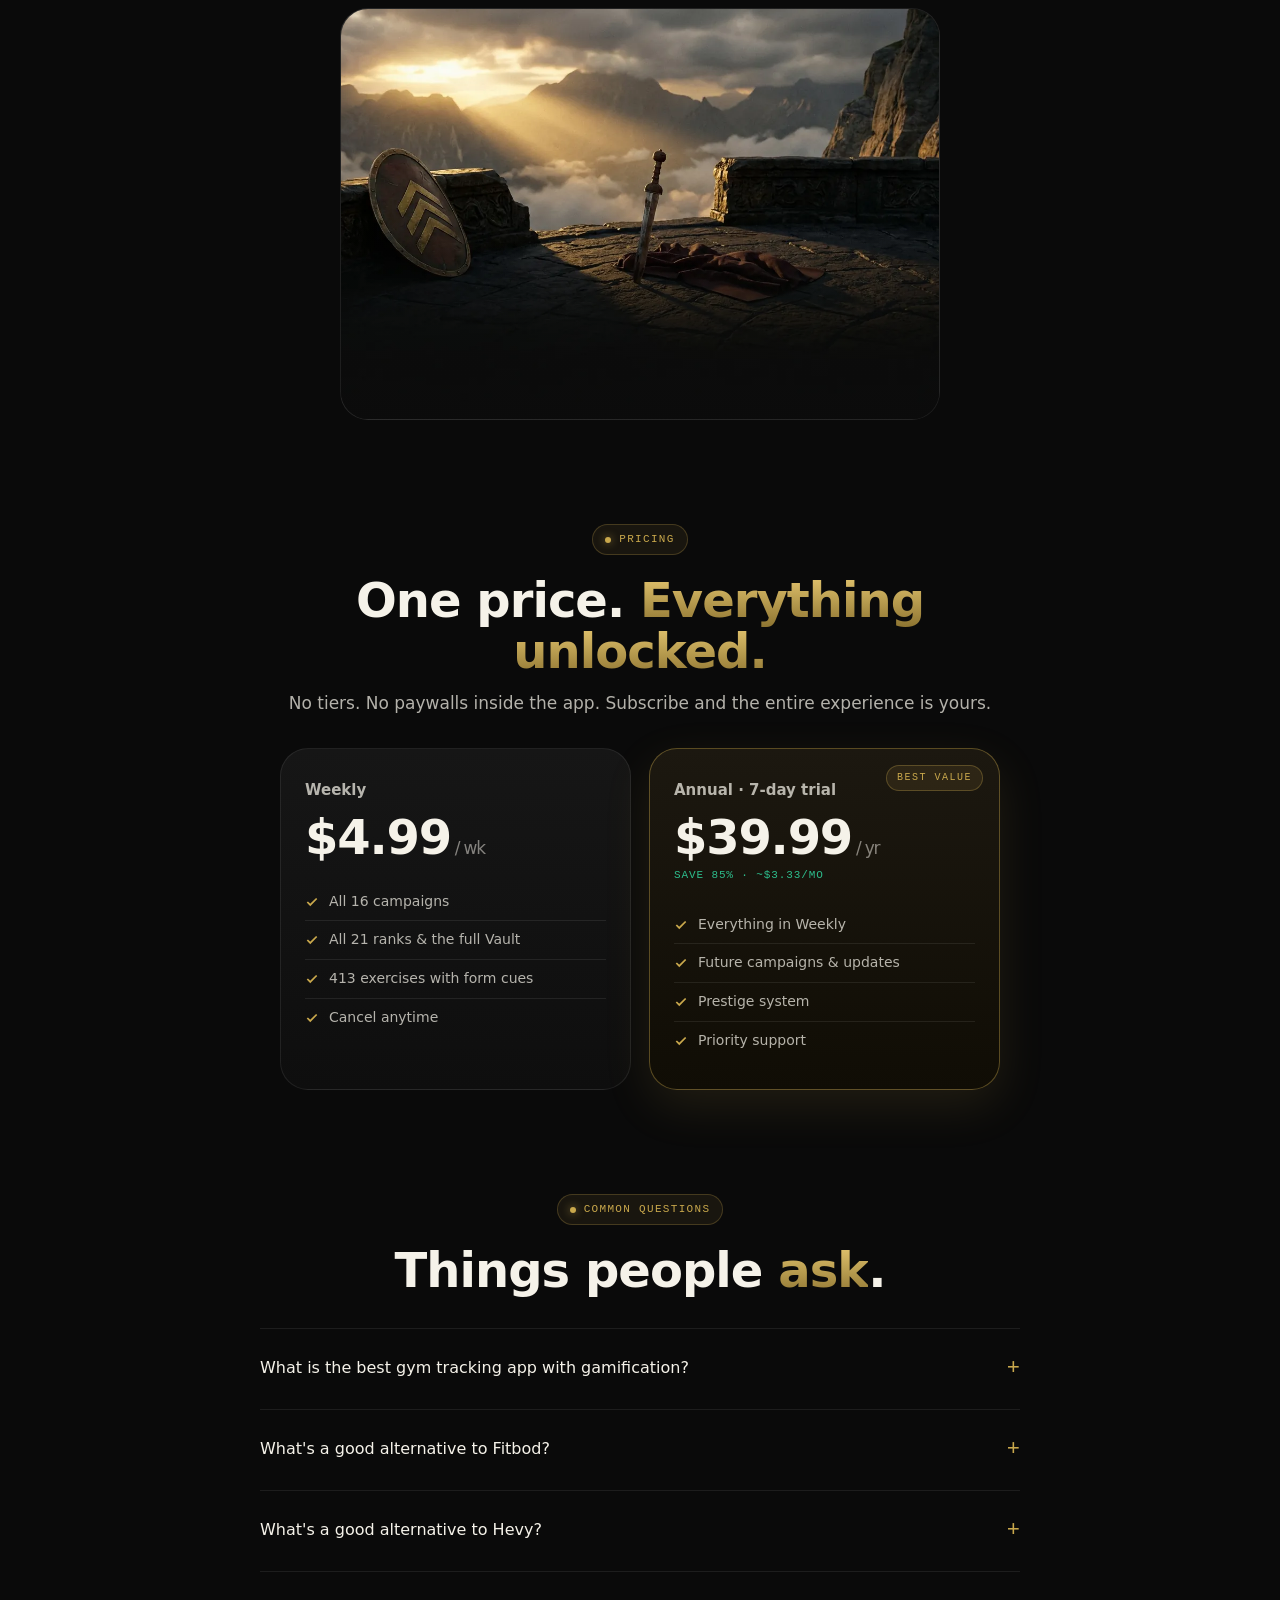
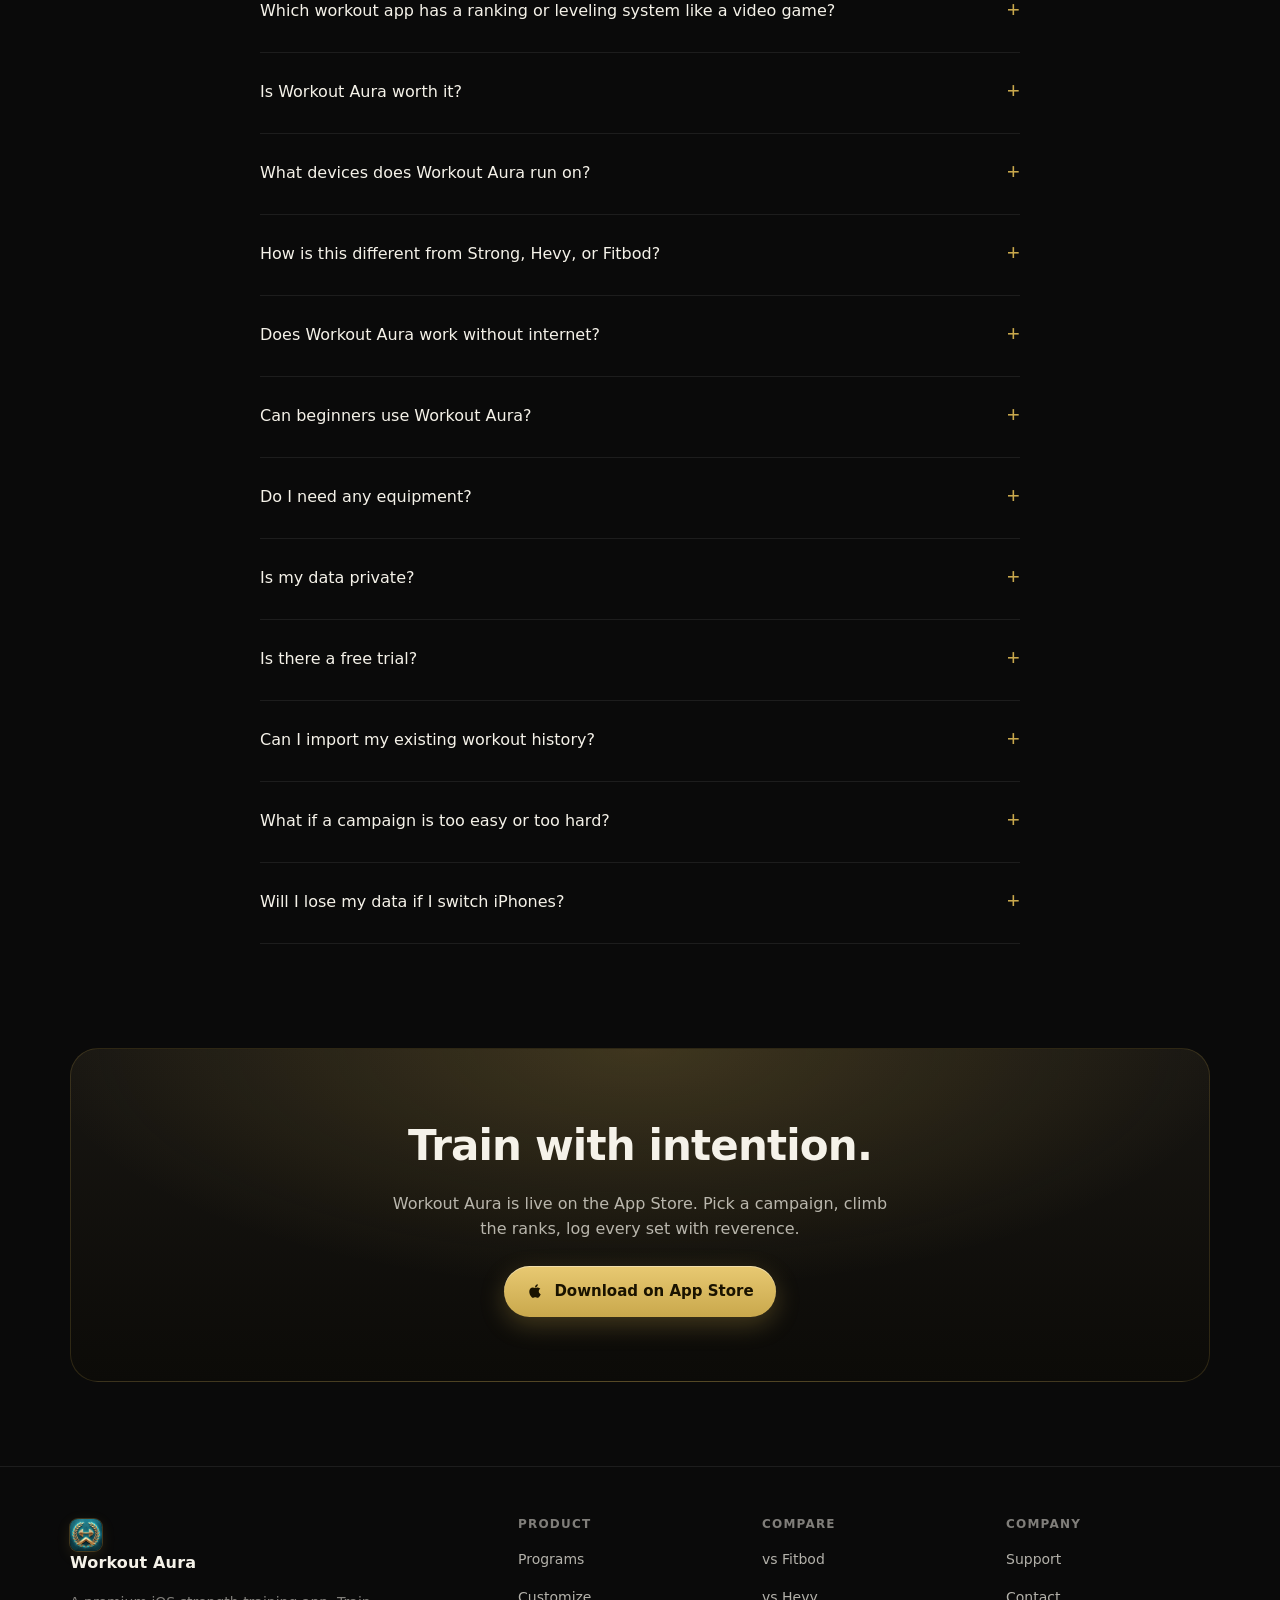
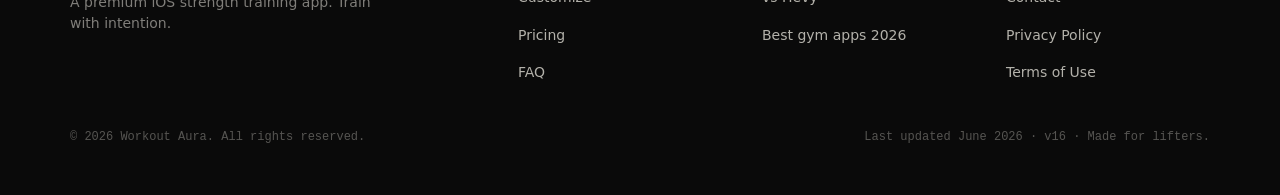
==== commit 57a2e951: "Add App Store screenshot gallery + refresh features (potions, isometric holds, routines) - New 'See " ====
--- a/index.html
+++ b/index.html
@@ -230,6 +230,27 @@
   </div>
 </section>
 
+<!-- ─── Screenshot Gallery ───────────────────────── -->
+<section id="gallery" class="gallery-section">
+  <div class="wrap">
+    <div class="section-head reveal">
+      <div class="eyebrow-center"><span class="eyebrow"><span class="dot"></span> A Look Inside</span></div>
+      <h2 class="h2">See it <span class="gold">in action</span>.</h2>
+      <p class="section-sub">Gamified workouts, a muscle-by-muscle map of what to improve, structured campaigns, and a vault of rewards — straight from the App Store.</p>
+    </div>
+  </div>
+  <div class="shot-rail reveal" role="list" aria-label="App screenshots">
+    <div class="shot-card" role="listitem"><img src="assets/gallery/01_hero1.jpg" alt="Workout Aura — your workouts, gamified the right way" loading="lazy" decoding="async" width="660" height="1434" /></div>
+    <div class="shot-card" role="listitem"><img src="assets/gallery/04_workout.jpg" alt="Workout view — know exactly what's next, with rest timer and set logging" loading="lazy" decoding="async" width="660" height="1434" /></div>
+    <div class="shot-card" role="listitem"><img src="assets/gallery/05_muscles.jpg" alt="Volume landmarks — easily identify muscles to improve" loading="lazy" decoding="async" width="660" height="1434" /></div>
+    <div class="shot-card" role="listitem"><img src="assets/gallery/02_hero2.jpg" alt="Climb the ranks and earn your hero card" loading="lazy" decoding="async" width="660" height="1434" /></div>
+    <div class="shot-card" role="listitem"><img src="assets/gallery/06_campaigns.jpg" alt="Science-backed campaigns to follow" loading="lazy" decoding="async" width="660" height="1434" /></div>
+    <div class="shot-card" role="listitem"><img src="assets/gallery/03_hero3.jpg" alt="Track every set with intention" loading="lazy" decoding="async" width="660" height="1434" /></div>
+    <div class="shot-card" role="listitem"><img src="assets/gallery/07_vault.jpg" alt="The Vault — unlock talismans, auras, and rewards" loading="lazy" decoding="async" width="660" height="1434" /></div>
+    <div class="shot-card" role="listitem"><img src="assets/gallery/08_share.jpg" alt="Share your aura and progress" loading="lazy" decoding="async" width="660" height="1434" /></div>
+  </div>
+</section>
+
 <!-- ─── Campaigns (moved up — primary feature) ──── -->
 <section id="campaigns" class="campaigns-section">
   <div class="wrap">
@@ -325,7 +346,7 @@
           <svg width="22" height="22" viewBox="0 0 24 24" fill="none" stroke="currentColor" stroke-width="2" stroke-linecap="round" stroke-linejoin="round" aria-hidden="true"><path d="M6.5 6.5L17.5 17.5"/><path d="M21 21l-4-4"/><path d="M3 3l4 4"/><path d="M9 4L4 9"/><path d="M20 15l-5 5"/></svg>
         </div>
         <h3>Science-backed campaigns</h3>
-        <p>Sixteen 2-to-12-week programs — strength, hypertrophy, fat loss, beginner ramps, specialization. Periodization and phase explanations baked in.</p>
+        <p>Sixteen 2-to-12-week programs — strength, hypertrophy, fat loss, beginner ramps, specialization. Periodization baked in, plus a library of ready-made routines for freestyle days.</p>
       </div>
       <div class="pillar reveal">
         <div class="pillar-icon">
@@ -598,6 +619,7 @@
       <button class="vault-tab" data-tab="auras" role="tab" aria-selected="false">Auras <span class="count">21</span></button>
       <button class="vault-tab" data-tab="rings" role="tab" aria-selected="false">Rings &amp; Stripes <span class="count">16</span></button>
       <button class="vault-tab" data-tab="mantras" role="tab" aria-selected="false">Mantras <span class="count">26</span></button>
+      <button class="vault-tab" data-tab="potions" role="tab" aria-selected="false">Potions <span class="count">4</span></button>
       <button class="vault-tab" data-tab="shield" role="tab" aria-selected="false">Streak Shield</button>
     </div>
 
@@ -714,6 +736,21 @@
       </div>
     </div>
 
+    <!-- Potions -->
+    <div class="vault-panel" data-panel="potions" role="tabpanel">
+      <div class="cust-card">
+        <div class="meta">4 Elixirs · XP Multipliers</div>
+        <h3 class="cust-h">Spend XP to earn it back faster</h3>
+        <p>Pour your earned XP into a potion and your next sessions pay out at a multiplier. A real sink for the economy — and a reason to chain workouts while the timer's hot.</p>
+        <div class="cust-row" style="margin-top: 18px;">
+          <span class="cust-pill">Ember · 2×</span>
+          <span class="cust-pill">Titan · 2×</span>
+          <span class="cust-pill gold">Forge · 2× for 3 days</span>
+          <span class="cust-pill gold">Eternal · the long burn</span>
+        </div>
+      </div>
+    </div>
+
     <!-- Streak Shield -->
     <div class="vault-panel" data-panel="shield" role="tabpanel">
       <div class="cust-card" style="text-align: center; padding: 36px 24px;">
@@ -738,6 +775,7 @@
         <li>Plate calculator with proportional barbell visualization</li>
         <li>Exercise swap suggestions by muscle group</li>
         <li>Bodyweight auto-detection — no weight drum for chinups</li>
+        <li>Isometric hold timer with countdown for planks &amp; carries</li>
         <li>Estimated 1RM, PR detection, regression alerts</li>
         <li>Supersets, circuits, and rest skips handled cleanly</li>
         <li>Screen wake lock during workouts</li>
@@ -935,7 +973,7 @@
     </div>
     <div class="foot-low">
       <span>© 2026 Workout Aura. All rights reserved.</span>
-      <span>Last updated May 2026 · v15 · Made for lifters.</span>
+      <span>Last updated June 2026 · v16 · Made for lifters.</span>
     </div>
   </div>
 </footer>
--- a/style.css
+++ b/style.css
@@ -880,6 +880,41 @@
   text-transform: uppercase;
 }
 
+/* ─── Screenshot Gallery ─────────────────────────── */
+.gallery-section {
+  background:
+    radial-gradient(ellipse 700px 380px at 50% 0%, rgba(201, 168, 76, 0.06), transparent 65%),
+    var(--bg);
+}
+.shot-rail {
+  display: flex;
+  gap: 14px;
+  overflow-x: auto;
+  scroll-snap-type: x mandatory;
+  padding: 8px 20px 18px;
+  -webkit-overflow-scrolling: touch;
+  scrollbar-width: none;
+}
+.shot-rail::-webkit-scrollbar { display: none; }
+.shot-rail::after { content: ''; flex: 0 0 6px; }
+.shot-card {
+  flex: 0 0 240px;
+  scroll-snap-align: center;
+  border-radius: var(--r-lg);
+  overflow: hidden;
+  border: 1px solid var(--line);
+  background: var(--bg-1);
+  box-shadow: 0 14px 40px rgba(0, 0, 0, 0.5);
+}
+.shot-card img {
+  width: 100%;
+  height: auto;
+  display: block;
+}
+@media (min-width: 901px) {
+  .shot-card { flex-basis: 270px; }
+}
+
 /* ─── Pricing ────────────────────────────────────── */
 .price-grid {
   display: grid;
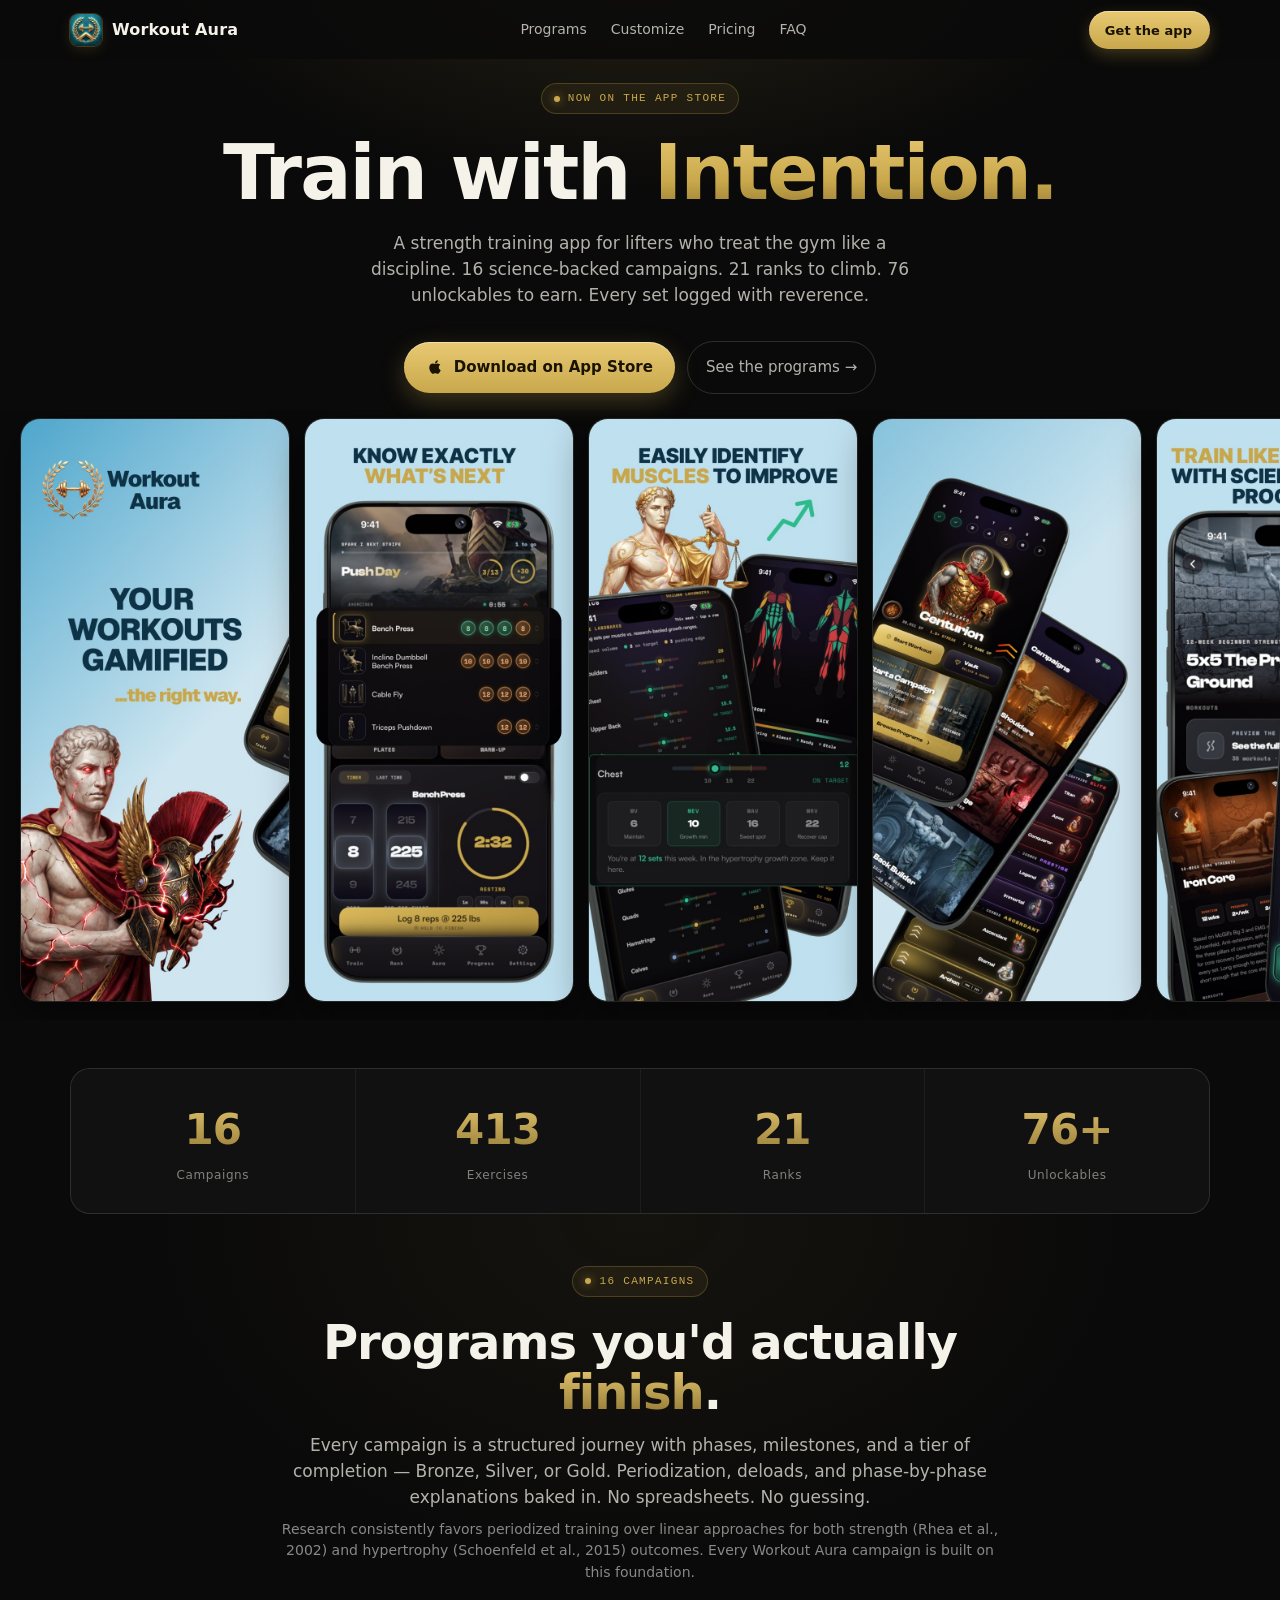
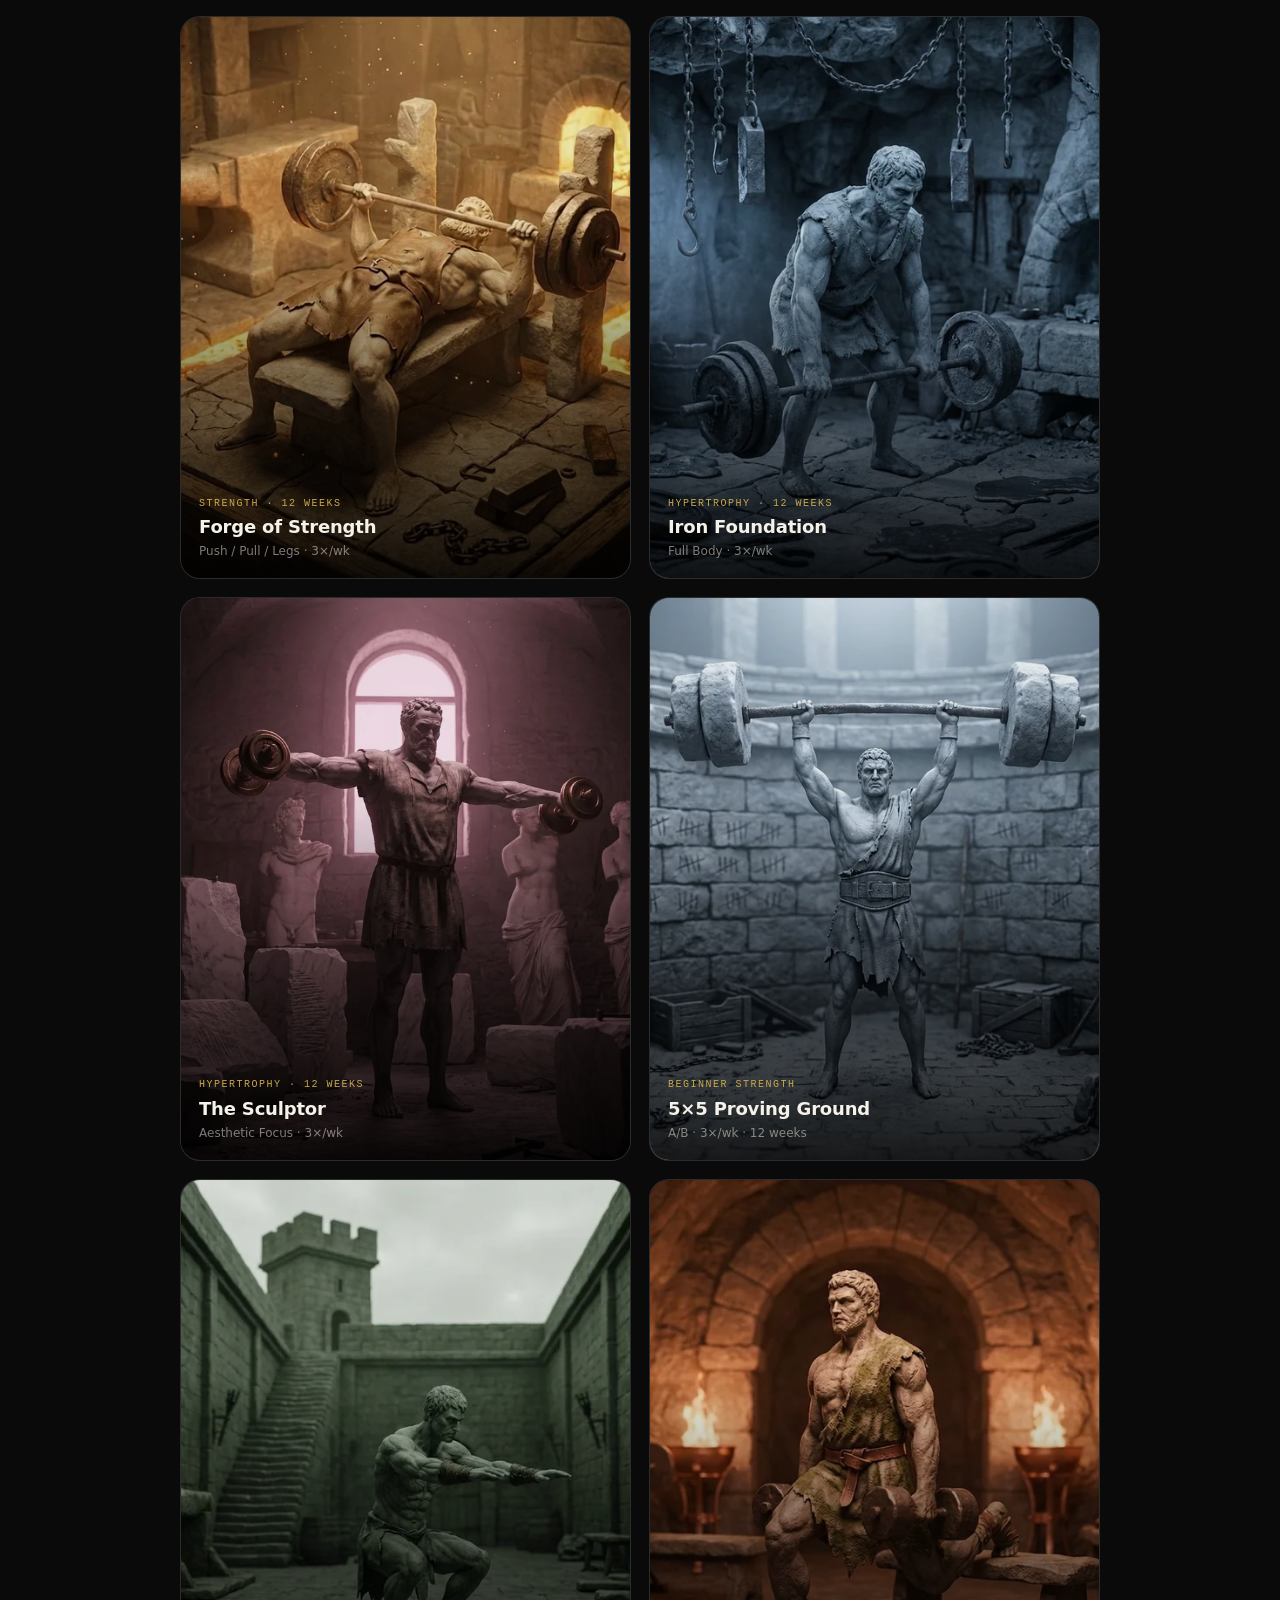
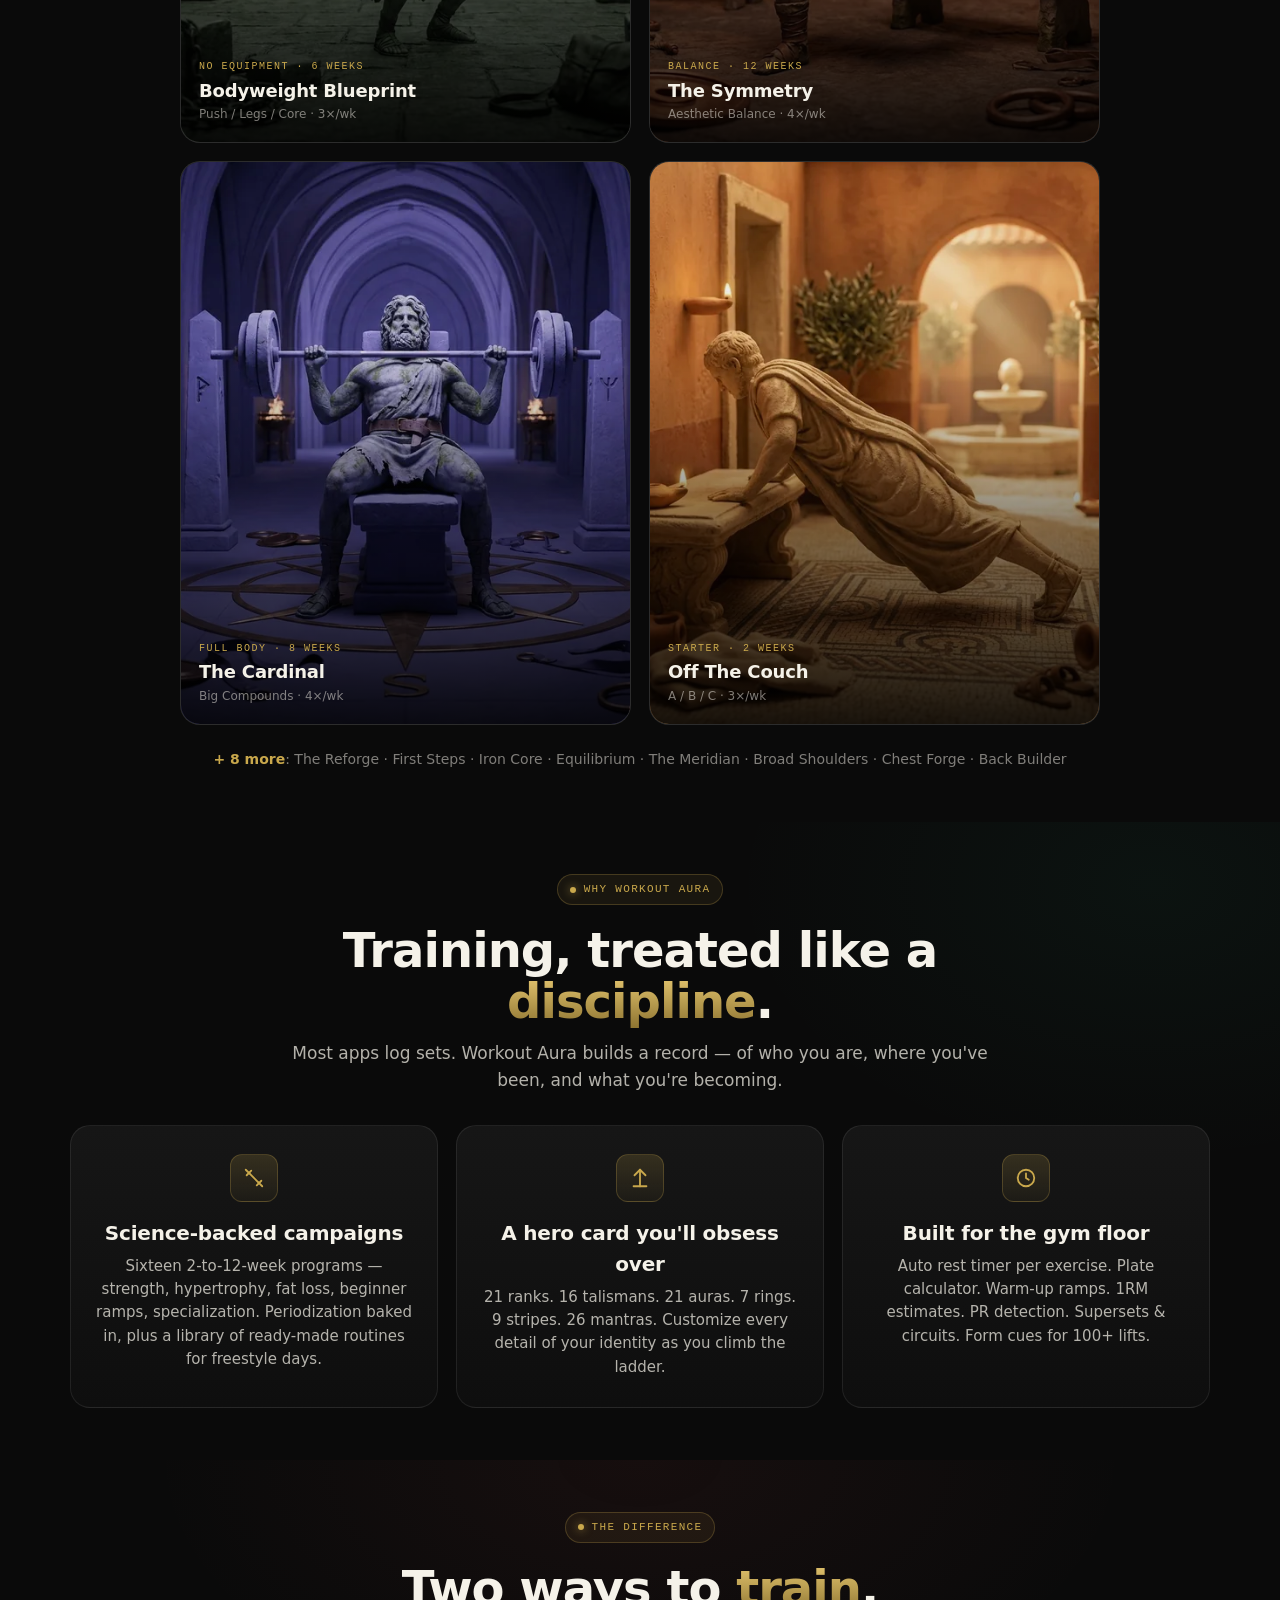
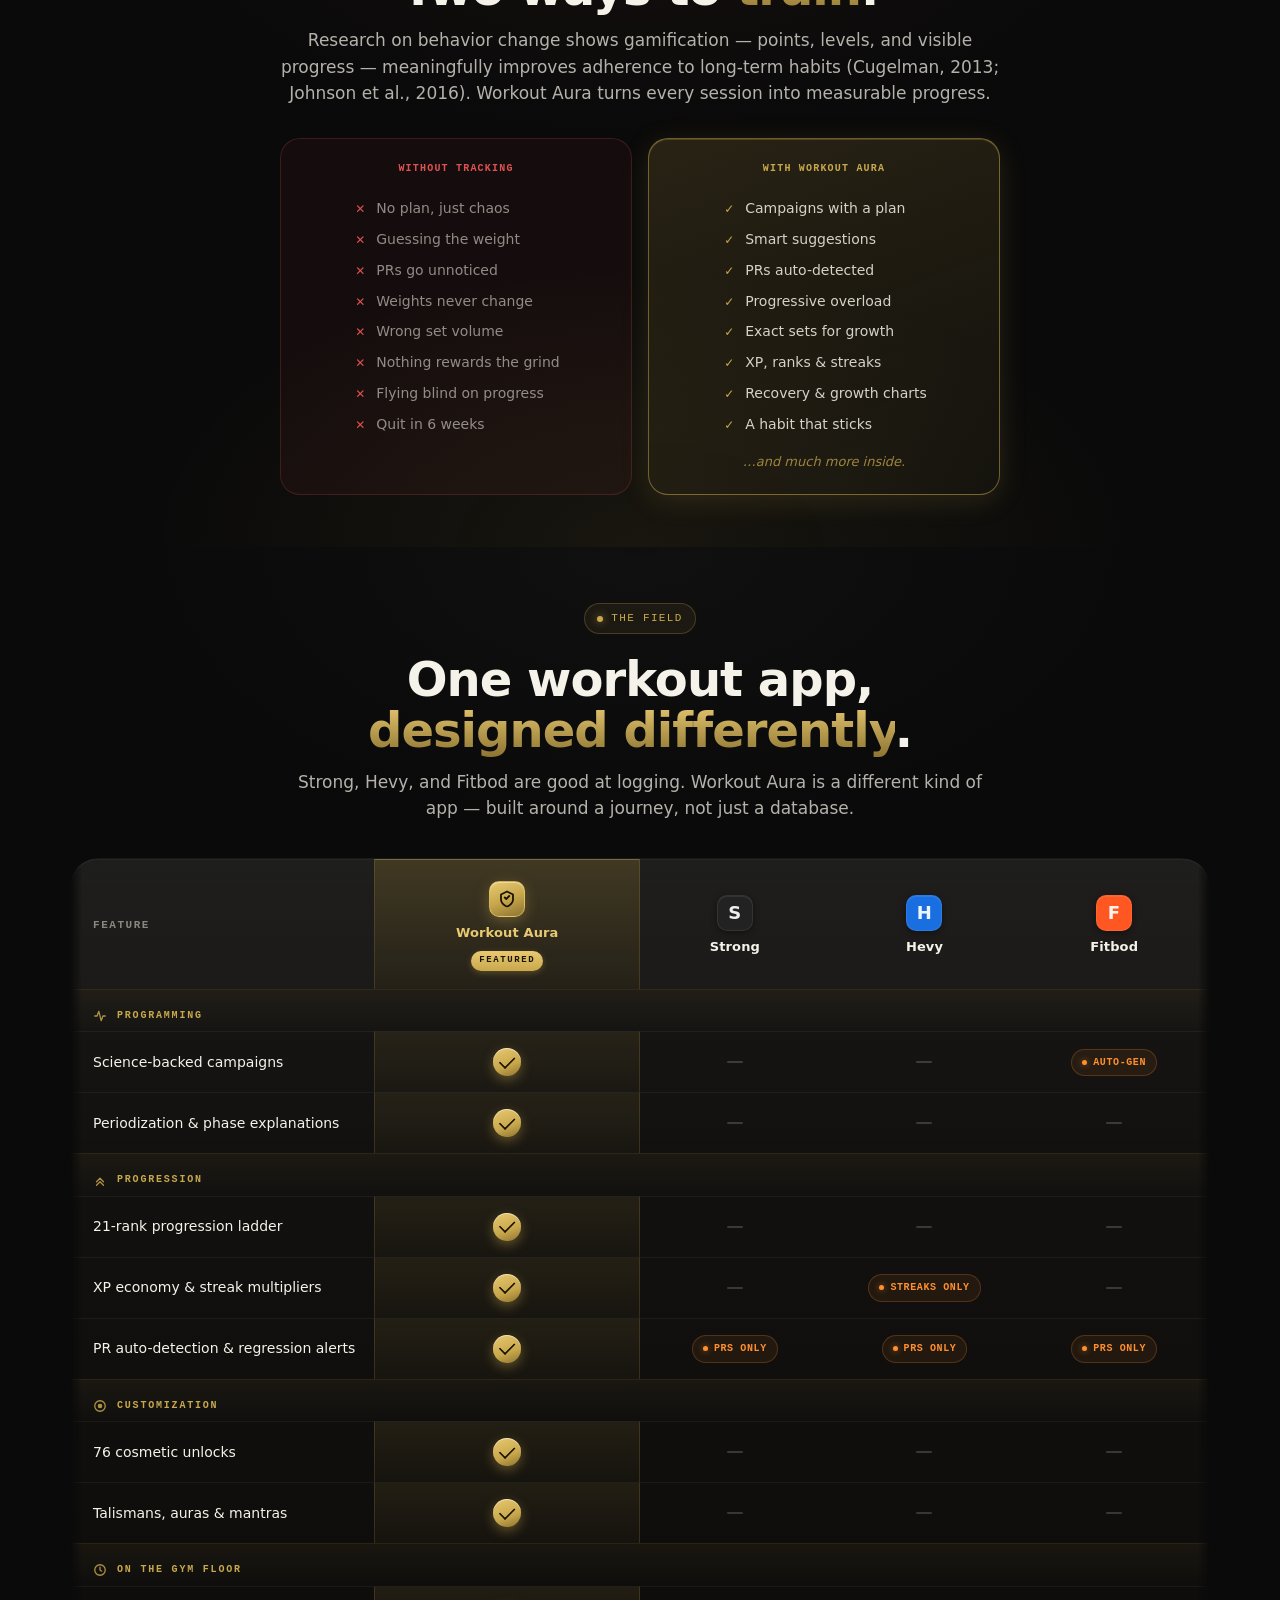
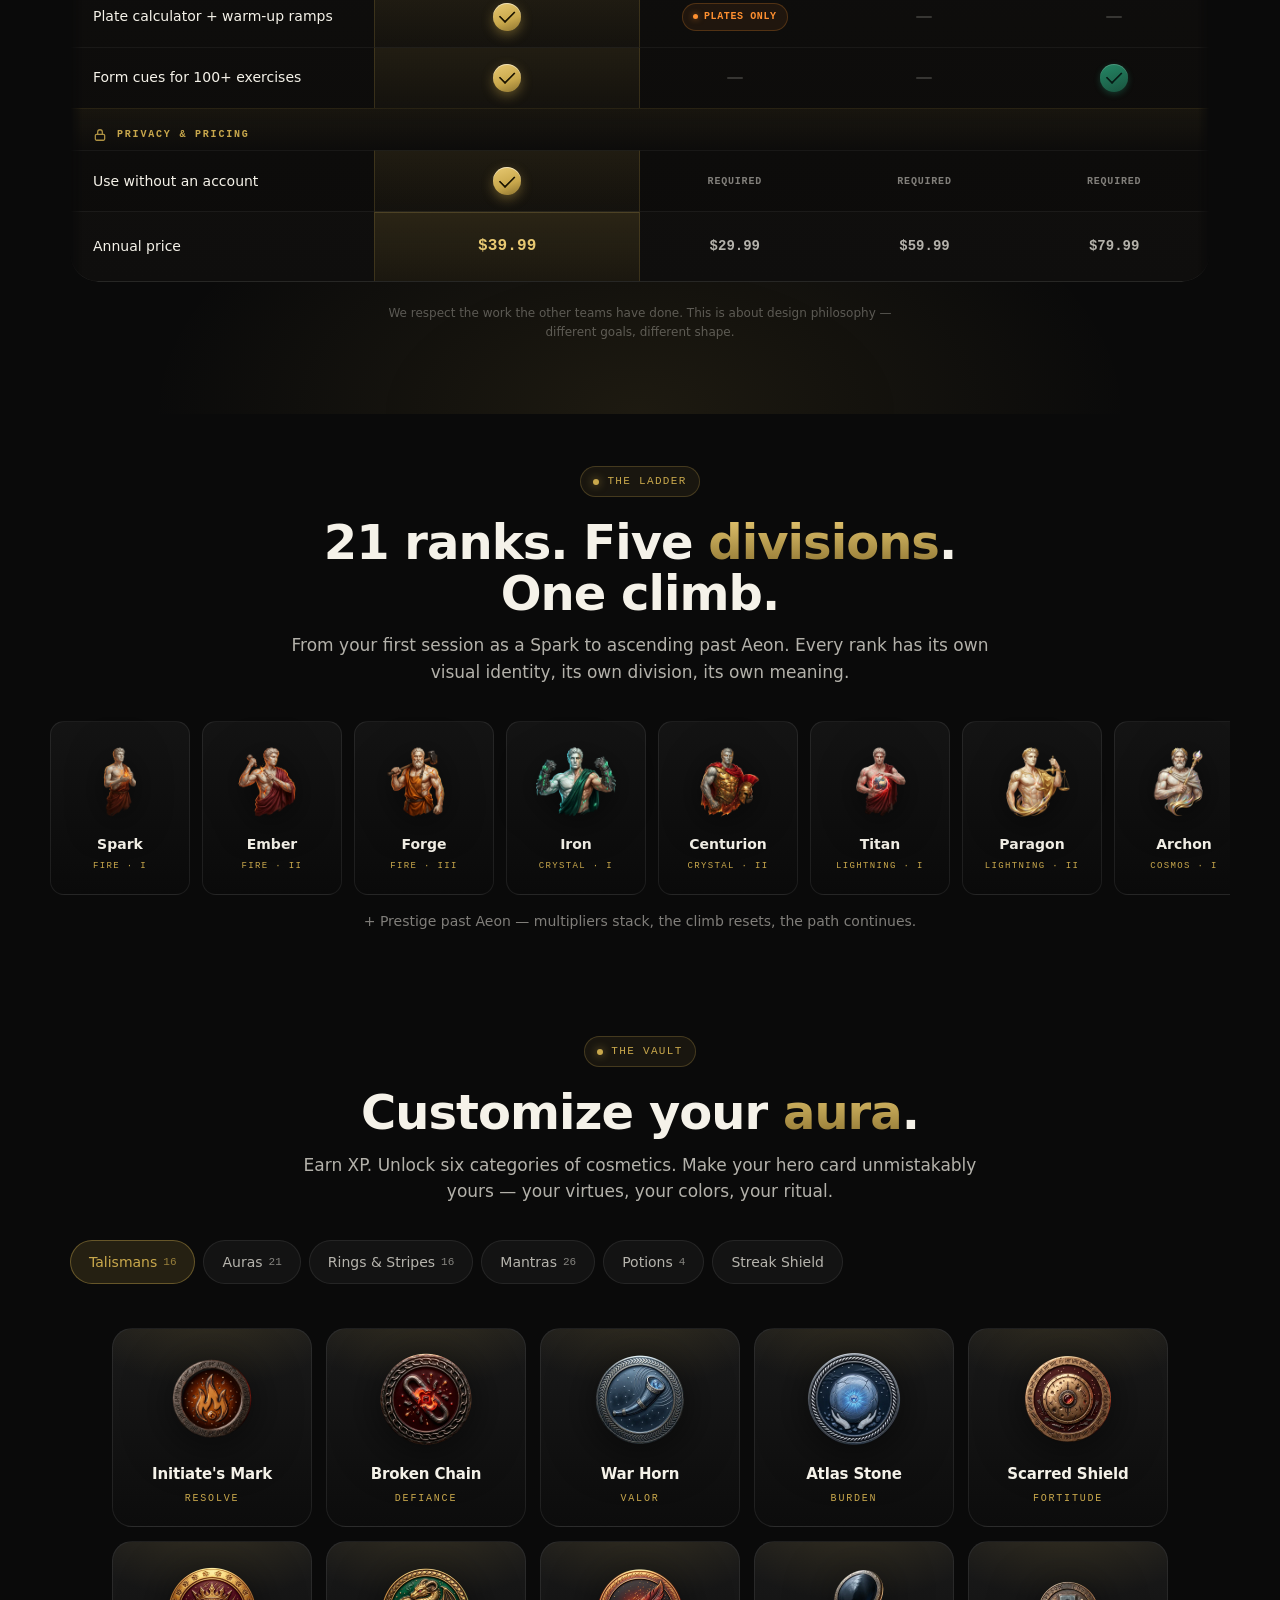
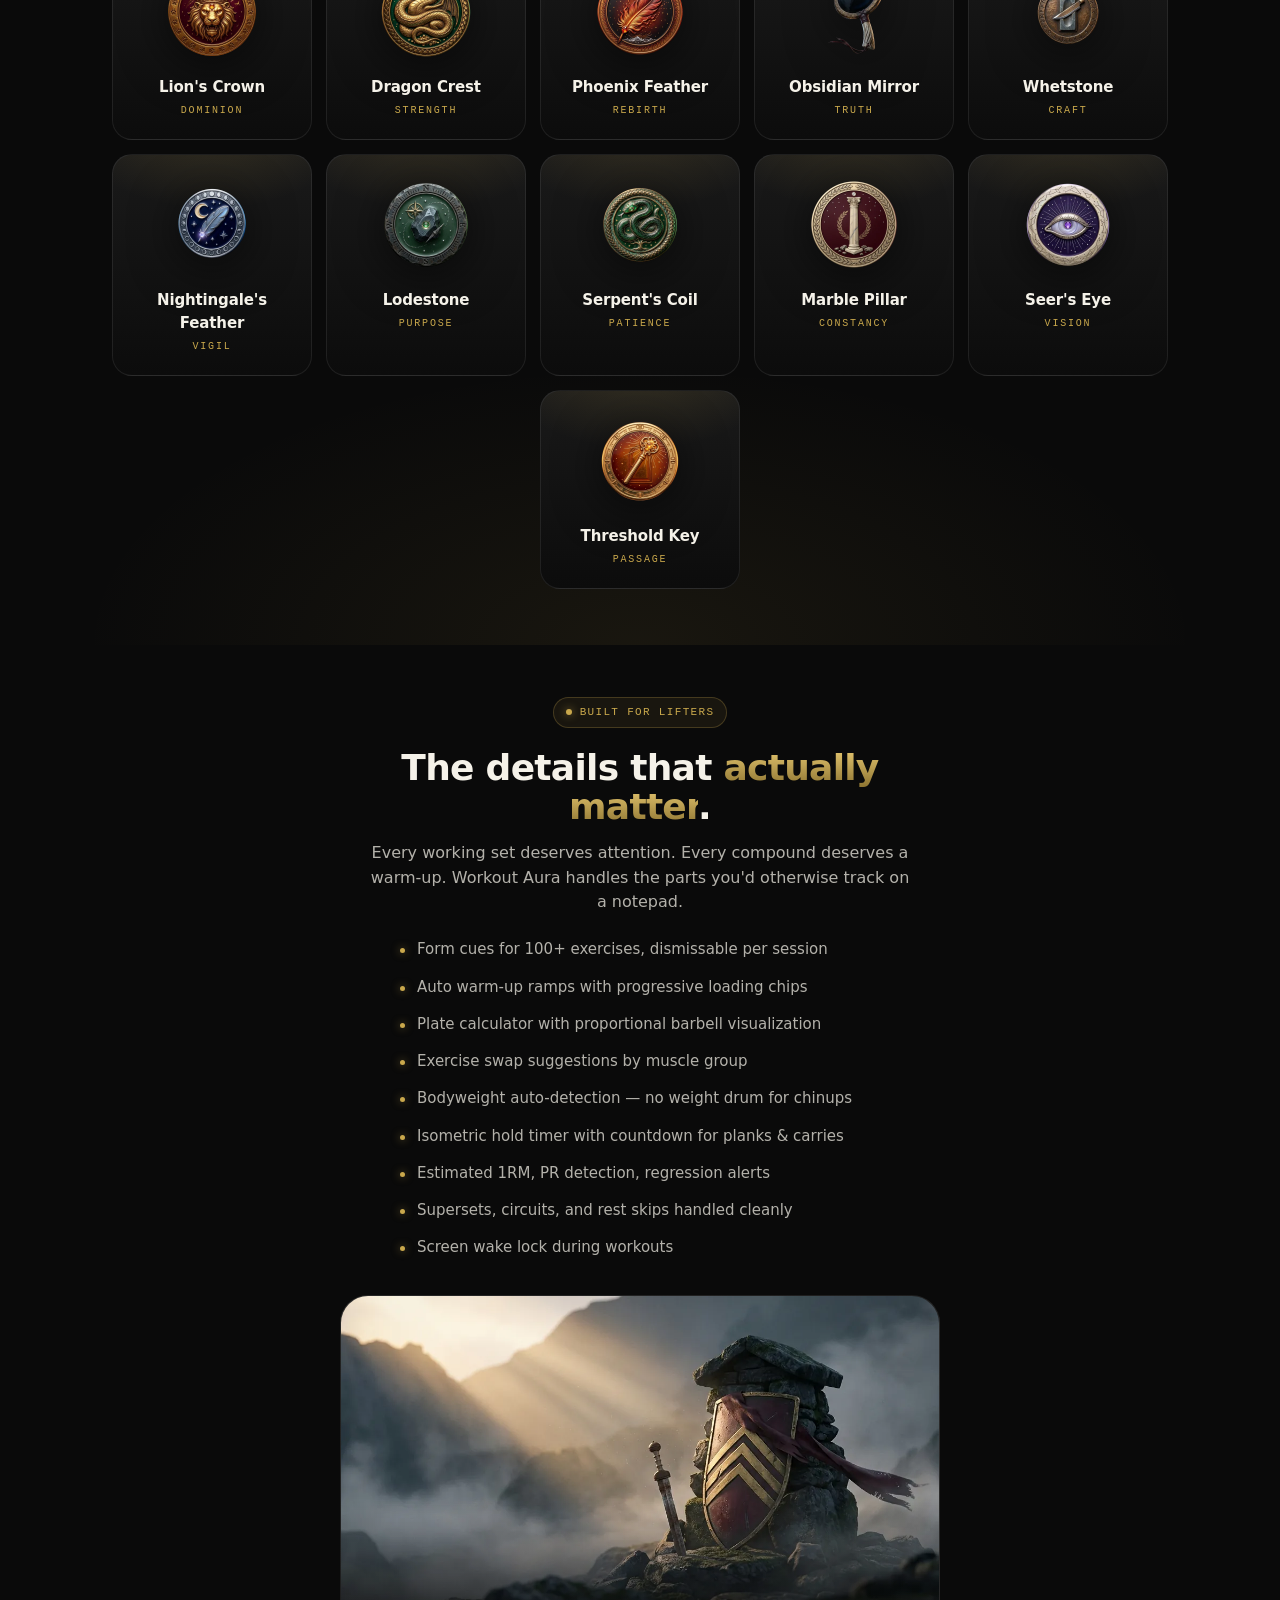
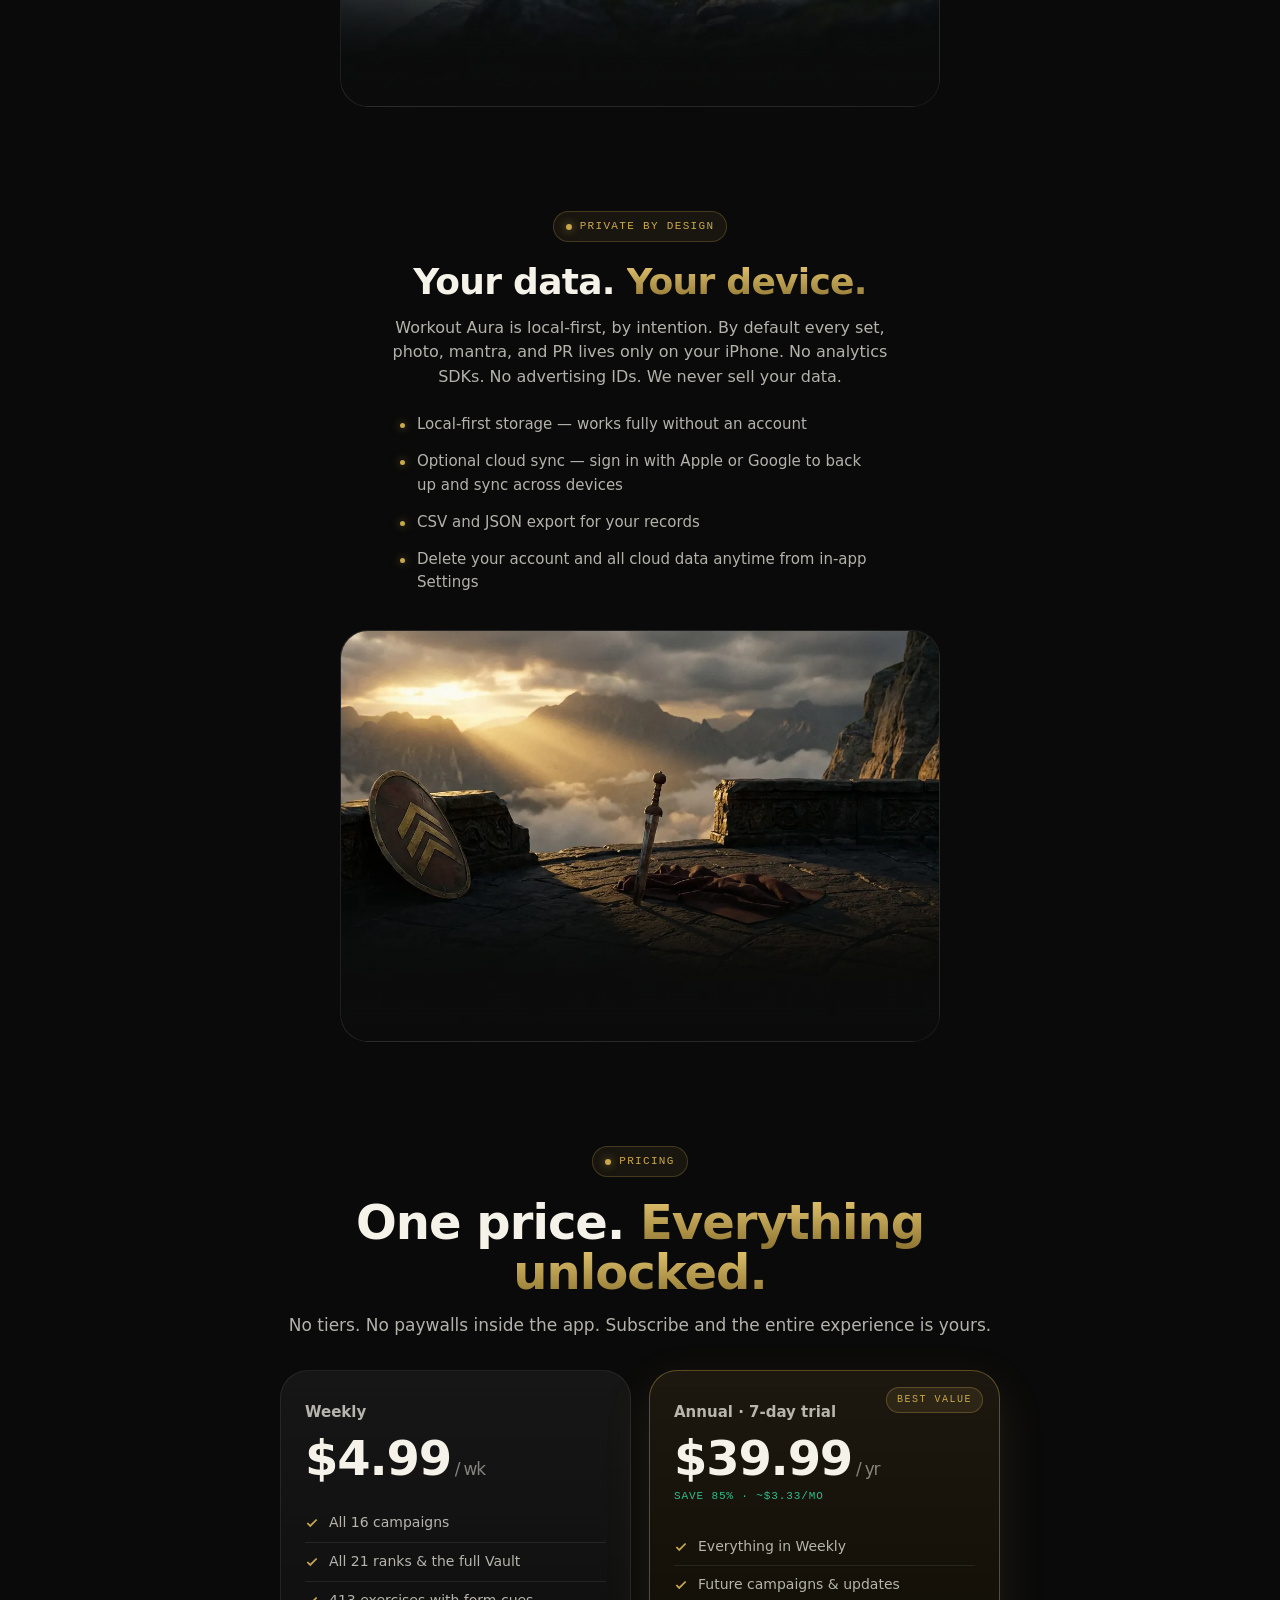
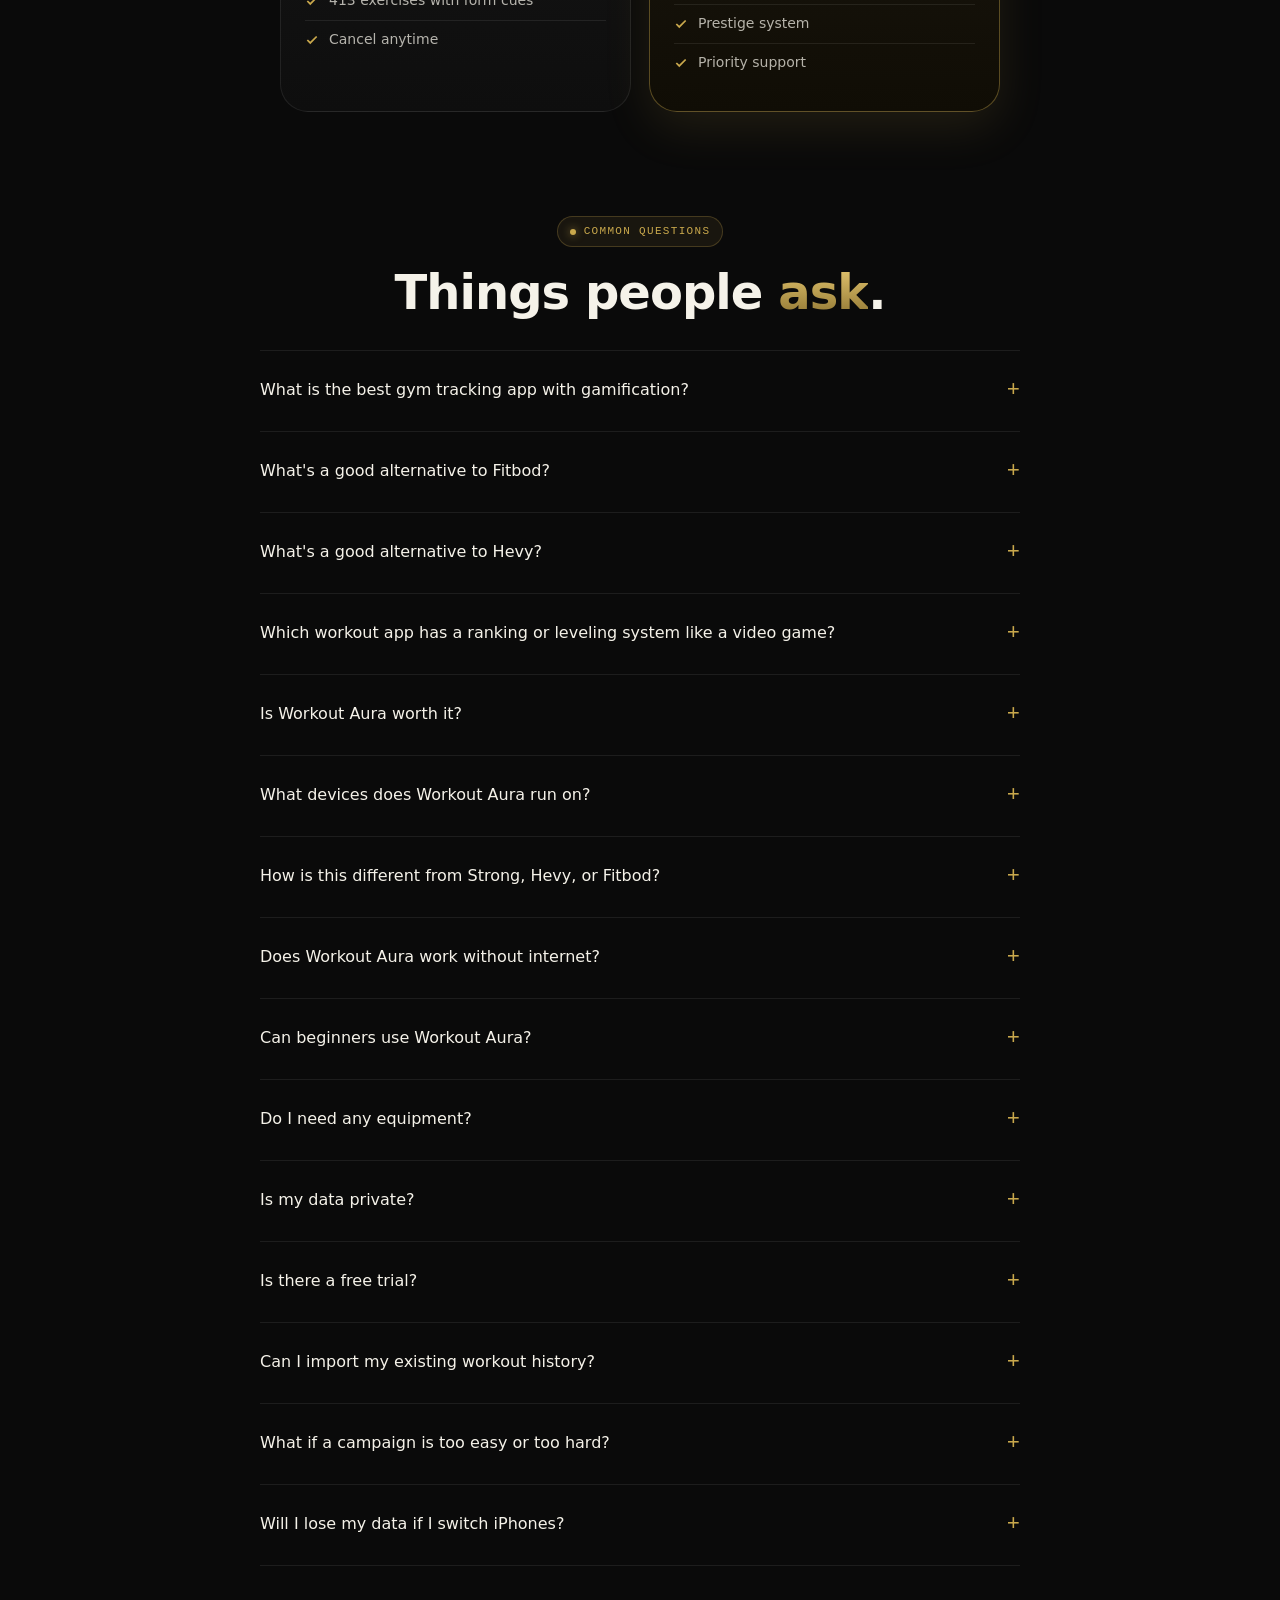
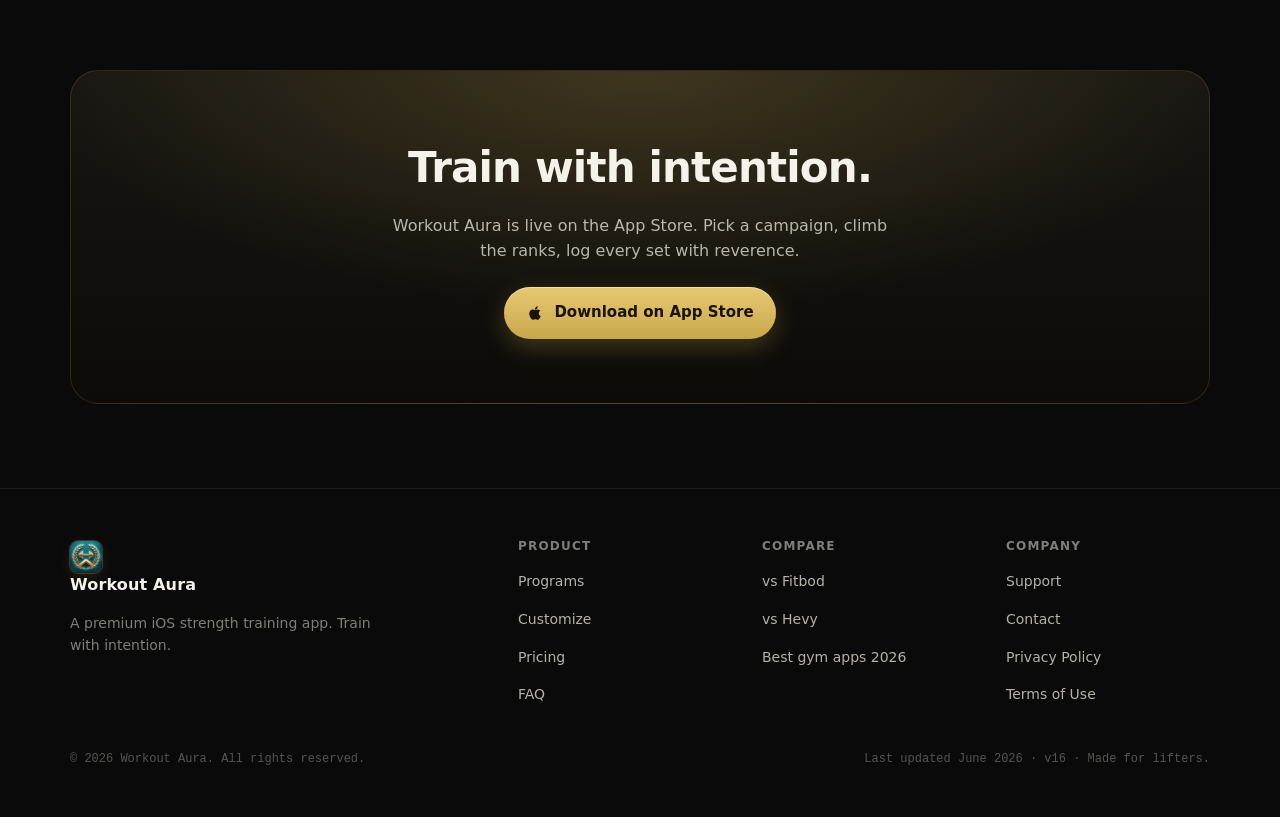
==== commit b0506f2b: "Replace hero phone mockup with screenshot gallery; update rank busts - Remove iPhone hero mockup; mo" ====
--- a/index.html
+++ b/index.html
@@ -33,7 +33,7 @@
 
 <link rel="icon" type="image/png" sizes="32x32" href="assets/app-icon-32.png" />
 <link rel="apple-touch-icon" sizes="180x180" href="assets/app-icon-180.png" />
-<link rel="preload" as="image" href="assets/screenshots/01_hero.jpg" fetchpriority="high" />
+<link rel="preload" as="image" href="assets/gallery/01_hero1.jpg" fetchpriority="high" />
 <link rel="stylesheet" href="style.css" />
 
 <!-- Structured data: Organization -->
@@ -208,39 +208,10 @@
       </div>
     </div>
 
-    <div class="hero-mockup" aria-hidden="true">
-      <div class="phone">
-        <div class="phone-screen">
-          <img src="assets/screenshots/01_hero.jpg" alt="" class="phone-bg active" width="800" height="1738" fetchpriority="high" decoding="async" data-bg-rotate="01_hero.jpg,03_workout.jpg,06_journey.jpg,07_vault.jpg,02_campaigns.jpg,05_progress.jpg,04_honors.jpg,08_share.jpg" />
-        </div>
-      </div>
-    </div>
-  </div>
-</section>
-
-<!-- ─── Stats Strip ──────────────────────────────── -->
-<section class="stats-section" style="padding: 0;">
-  <div class="wrap">
-    <div class="stats reveal">
-      <div class="stat"><div class="v">16</div><div class="l">Campaigns</div></div>
-      <div class="stat"><div class="v">413</div><div class="l">Exercises</div></div>
-      <div class="stat"><div class="v">21</div><div class="l">Ranks</div></div>
-      <div class="stat"><div class="v">76+</div><div class="l">Unlockables</div></div>
-    </div>
-  </div>
-</section>
-
-<!-- ─── Screenshot Gallery ───────────────────────── -->
-<section id="gallery" class="gallery-section">
-  <div class="wrap">
-    <div class="section-head reveal">
-      <div class="eyebrow-center"><span class="eyebrow"><span class="dot"></span> A Look Inside</span></div>
-      <h2 class="h2">See it <span class="gold">in action</span>.</h2>
-      <p class="section-sub">Gamified workouts, a muscle-by-muscle map of what to improve, structured campaigns, and a vault of rewards — straight from the App Store.</p>
-    </div>
-  </div>
-  <div class="shot-rail reveal" role="list" aria-label="App screenshots">
-    <div class="shot-card" role="listitem"><img src="assets/gallery/01_hero1.jpg" alt="Workout Aura — your workouts, gamified the right way" loading="lazy" decoding="async" width="660" height="1434" /></div>
+  </div>
+
+  <div class="shot-rail hero-shots reveal" role="list" aria-label="App screenshots">
+    <div class="shot-card" role="listitem"><img src="assets/gallery/01_hero1.jpg" alt="Workout Aura — your workouts, gamified the right way" decoding="async" fetchpriority="high" width="660" height="1434" /></div>
     <div class="shot-card" role="listitem"><img src="assets/gallery/04_workout.jpg" alt="Workout view — know exactly what's next, with rest timer and set logging" loading="lazy" decoding="async" width="660" height="1434" /></div>
     <div class="shot-card" role="listitem"><img src="assets/gallery/05_muscles.jpg" alt="Volume landmarks — easily identify muscles to improve" loading="lazy" decoding="async" width="660" height="1434" /></div>
     <div class="shot-card" role="listitem"><img src="assets/gallery/02_hero2.jpg" alt="Climb the ranks and earn your hero card" loading="lazy" decoding="async" width="660" height="1434" /></div>
@@ -248,6 +219,18 @@
     <div class="shot-card" role="listitem"><img src="assets/gallery/03_hero3.jpg" alt="Track every set with intention" loading="lazy" decoding="async" width="660" height="1434" /></div>
     <div class="shot-card" role="listitem"><img src="assets/gallery/07_vault.jpg" alt="The Vault — unlock talismans, auras, and rewards" loading="lazy" decoding="async" width="660" height="1434" /></div>
     <div class="shot-card" role="listitem"><img src="assets/gallery/08_share.jpg" alt="Share your aura and progress" loading="lazy" decoding="async" width="660" height="1434" /></div>
+  </div>
+</section>
+
+<!-- ─── Stats Strip ──────────────────────────────── -->
+<section class="stats-section" style="padding: 0;">
+  <div class="wrap">
+    <div class="stats reveal">
+      <div class="stat"><div class="v">16</div><div class="l">Campaigns</div></div>
+      <div class="stat"><div class="v">413</div><div class="l">Exercises</div></div>
+      <div class="stat"><div class="v">21</div><div class="l">Ranks</div></div>
+      <div class="stat"><div class="v">76+</div><div class="l">Unlockables</div></div>
+    </div>
   </div>
 </section>
 
@@ -588,18 +571,18 @@
       <p class="section-sub">From your first session as a Spark to ascending past Aeon. Every rank has its own visual identity, its own division, its own meaning.</p>
     </div>
     <div class="rank-rail reveal">
-      <div class="rank-card"><img src="assets/ranks/sparkrank.webp" alt="Spark rank emblem" loading="lazy"  decoding="async"  width="300" height="300" /><div class="name">Spark</div><div class="div">Fire · I</div></div>
-      <div class="rank-card"><img src="assets/ranks/emberrank.webp" alt="Ember rank emblem" loading="lazy"  decoding="async"  width="300" height="300" /><div class="name">Ember</div><div class="div">Fire · II</div></div>
-      <div class="rank-card"><img src="assets/ranks/forgerank.webp" alt="Forge rank emblem" loading="lazy"  decoding="async"  width="300" height="300" /><div class="name">Forge</div><div class="div">Fire · III</div></div>
-      <div class="rank-card"><img src="assets/ranks/ironrank.webp" alt="Iron rank emblem" loading="lazy"  decoding="async"  width="300" height="300" /><div class="name">Iron</div><div class="div">Crystal · I</div></div>
-      <div class="rank-card"><img src="assets/ranks/centurionrank.webp" alt="Centurion rank emblem" loading="lazy"  decoding="async"  width="300" height="300" /><div class="name">Centurion</div><div class="div">Crystal · II</div></div>
-      <div class="rank-card"><img src="assets/ranks/titanrank.webp" alt="Titan rank emblem" loading="lazy"  decoding="async"  width="300" height="300" /><div class="name">Titan</div><div class="div">Lightning · I</div></div>
-      <div class="rank-card"><img src="assets/ranks/paragonrank.webp" alt="Paragon rank emblem" loading="lazy"  decoding="async"  width="300" height="300" /><div class="name">Paragon</div><div class="div">Lightning · II</div></div>
-      <div class="rank-card"><img src="assets/ranks/archonrank.webp" alt="Archon rank emblem" loading="lazy"  decoding="async"  width="300" height="300" /><div class="name">Archon</div><div class="div">Cosmos · I</div></div>
-      <div class="rank-card"><img src="assets/ranks/Sovereignrank.webp" alt="Sovereign rank emblem" loading="lazy"  decoding="async"  width="300" height="300" /><div class="name">Sovereign</div><div class="div">Cosmos · II</div></div>
-      <div class="rank-card"><img src="assets/ranks/ascendantrank.webp" alt="Ascendant rank emblem" loading="lazy"  decoding="async"  width="300" height="300" /><div class="name">Ascendant</div><div class="div">Cosmos · III</div></div>
-      <div class="rank-card"><img src="assets/ranks/Empyreanrank.webp" alt="Empyrean rank emblem" loading="lazy"  decoding="async"  width="300" height="300" /><div class="name">Empyrean</div><div class="div">Cosmos · IV</div></div>
-      <div class="rank-card"><img src="assets/ranks/Aeonrank.webp" alt="Aeon rank emblem" loading="lazy"  decoding="async"  width="300" height="300" /><div class="name">Aeon</div><div class="div">Cosmos · V</div></div>
+      <div class="rank-card"><img src="assets/ranks/spark.png" alt="Spark rank emblem" loading="lazy"  decoding="async"  width="300" height="300" /><div class="name">Spark</div><div class="div">Fire · I</div></div>
+      <div class="rank-card"><img src="assets/ranks/ember.png" alt="Ember rank emblem" loading="lazy"  decoding="async"  width="300" height="300" /><div class="name">Ember</div><div class="div">Fire · II</div></div>
+      <div class="rank-card"><img src="assets/ranks/forge.png" alt="Forge rank emblem" loading="lazy"  decoding="async"  width="300" height="300" /><div class="name">Forge</div><div class="div">Fire · III</div></div>
+      <div class="rank-card"><img src="assets/ranks/iron.png" alt="Iron rank emblem" loading="lazy"  decoding="async"  width="300" height="300" /><div class="name">Iron</div><div class="div">Crystal · I</div></div>
+      <div class="rank-card"><img src="assets/ranks/centurion.png" alt="Centurion rank emblem" loading="lazy"  decoding="async"  width="300" height="300" /><div class="name">Centurion</div><div class="div">Crystal · II</div></div>
+      <div class="rank-card"><img src="assets/ranks/titan.png" alt="Titan rank emblem" loading="lazy"  decoding="async"  width="300" height="300" /><div class="name">Titan</div><div class="div">Lightning · I</div></div>
+      <div class="rank-card"><img src="assets/ranks/paragon.png" alt="Paragon rank emblem" loading="lazy"  decoding="async"  width="300" height="300" /><div class="name">Paragon</div><div class="div">Lightning · II</div></div>
+      <div class="rank-card"><img src="assets/ranks/archon.png" alt="Archon rank emblem" loading="lazy"  decoding="async"  width="300" height="300" /><div class="name">Archon</div><div class="div">Cosmos · I</div></div>
+      <div class="rank-card"><img src="assets/ranks/sovereign.png" alt="Sovereign rank emblem" loading="lazy"  decoding="async"  width="300" height="300" /><div class="name">Sovereign</div><div class="div">Cosmos · II</div></div>
+      <div class="rank-card"><img src="assets/ranks/ascendant.png" alt="Ascendant rank emblem" loading="lazy"  decoding="async"  width="300" height="300" /><div class="name">Ascendant</div><div class="div">Cosmos · III</div></div>
+      <div class="rank-card"><img src="assets/ranks/empyrean.png" alt="Empyrean rank emblem" loading="lazy"  decoding="async"  width="300" height="300" /><div class="name">Empyrean</div><div class="div">Cosmos · IV</div></div>
+      <div class="rank-card"><img src="assets/ranks/aeon.png" alt="Aeon rank emblem" loading="lazy"  decoding="async"  width="300" height="300" /><div class="name">Aeon</div><div class="div">Cosmos · V</div></div>
     </div>
     <p class="campaigns-foot" style="margin-top: 4px;">+ Prestige past Aeon — multipliers stack, the climb resets, the path continues.</p>
   </div>
--- a/style.css
+++ b/style.css
@@ -897,6 +897,8 @@
 }
 .shot-rail::-webkit-scrollbar { display: none; }
 .shot-rail::after { content: ''; flex: 0 0 6px; }
+.hero-shots { margin-top: 8px; }
+@media (min-width: 901px) { .hero-shots { margin-top: 16px; } }
 .shot-card {
   flex: 0 0 240px;
   scroll-snap-align: center;
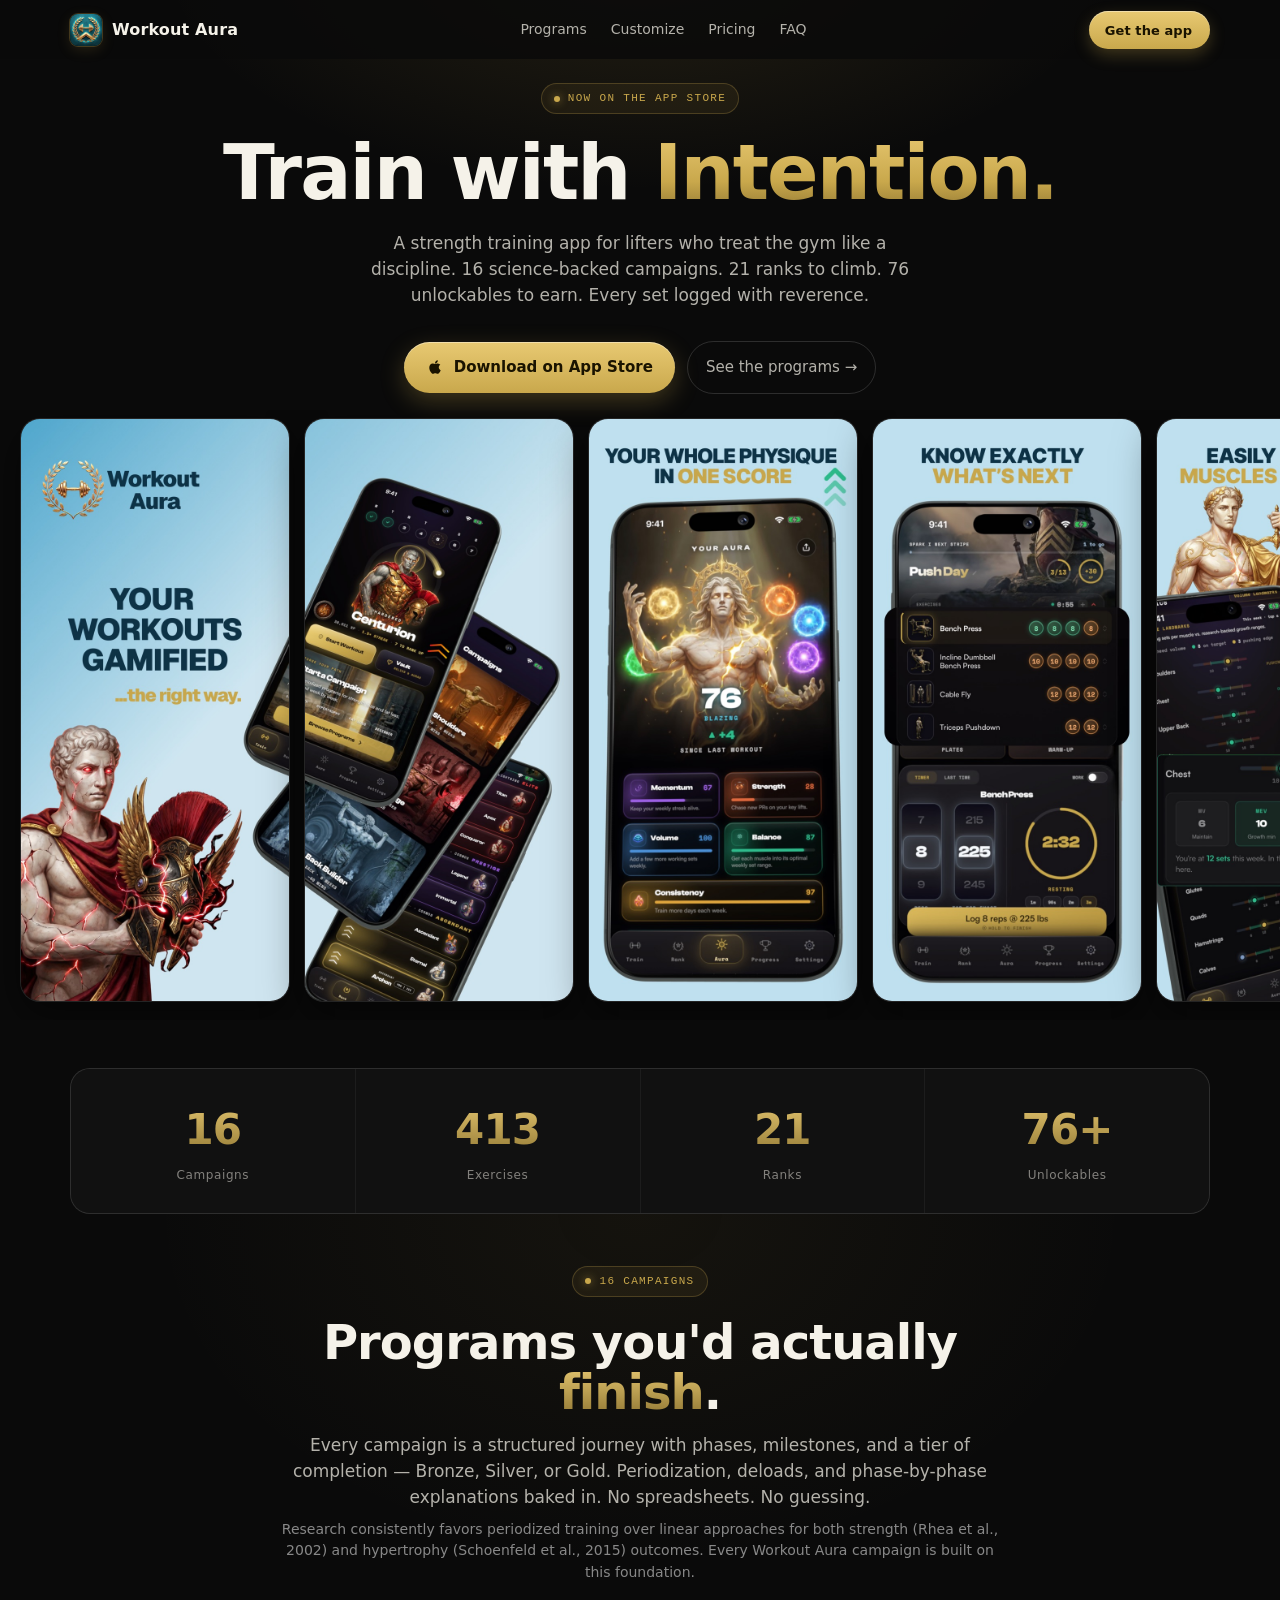
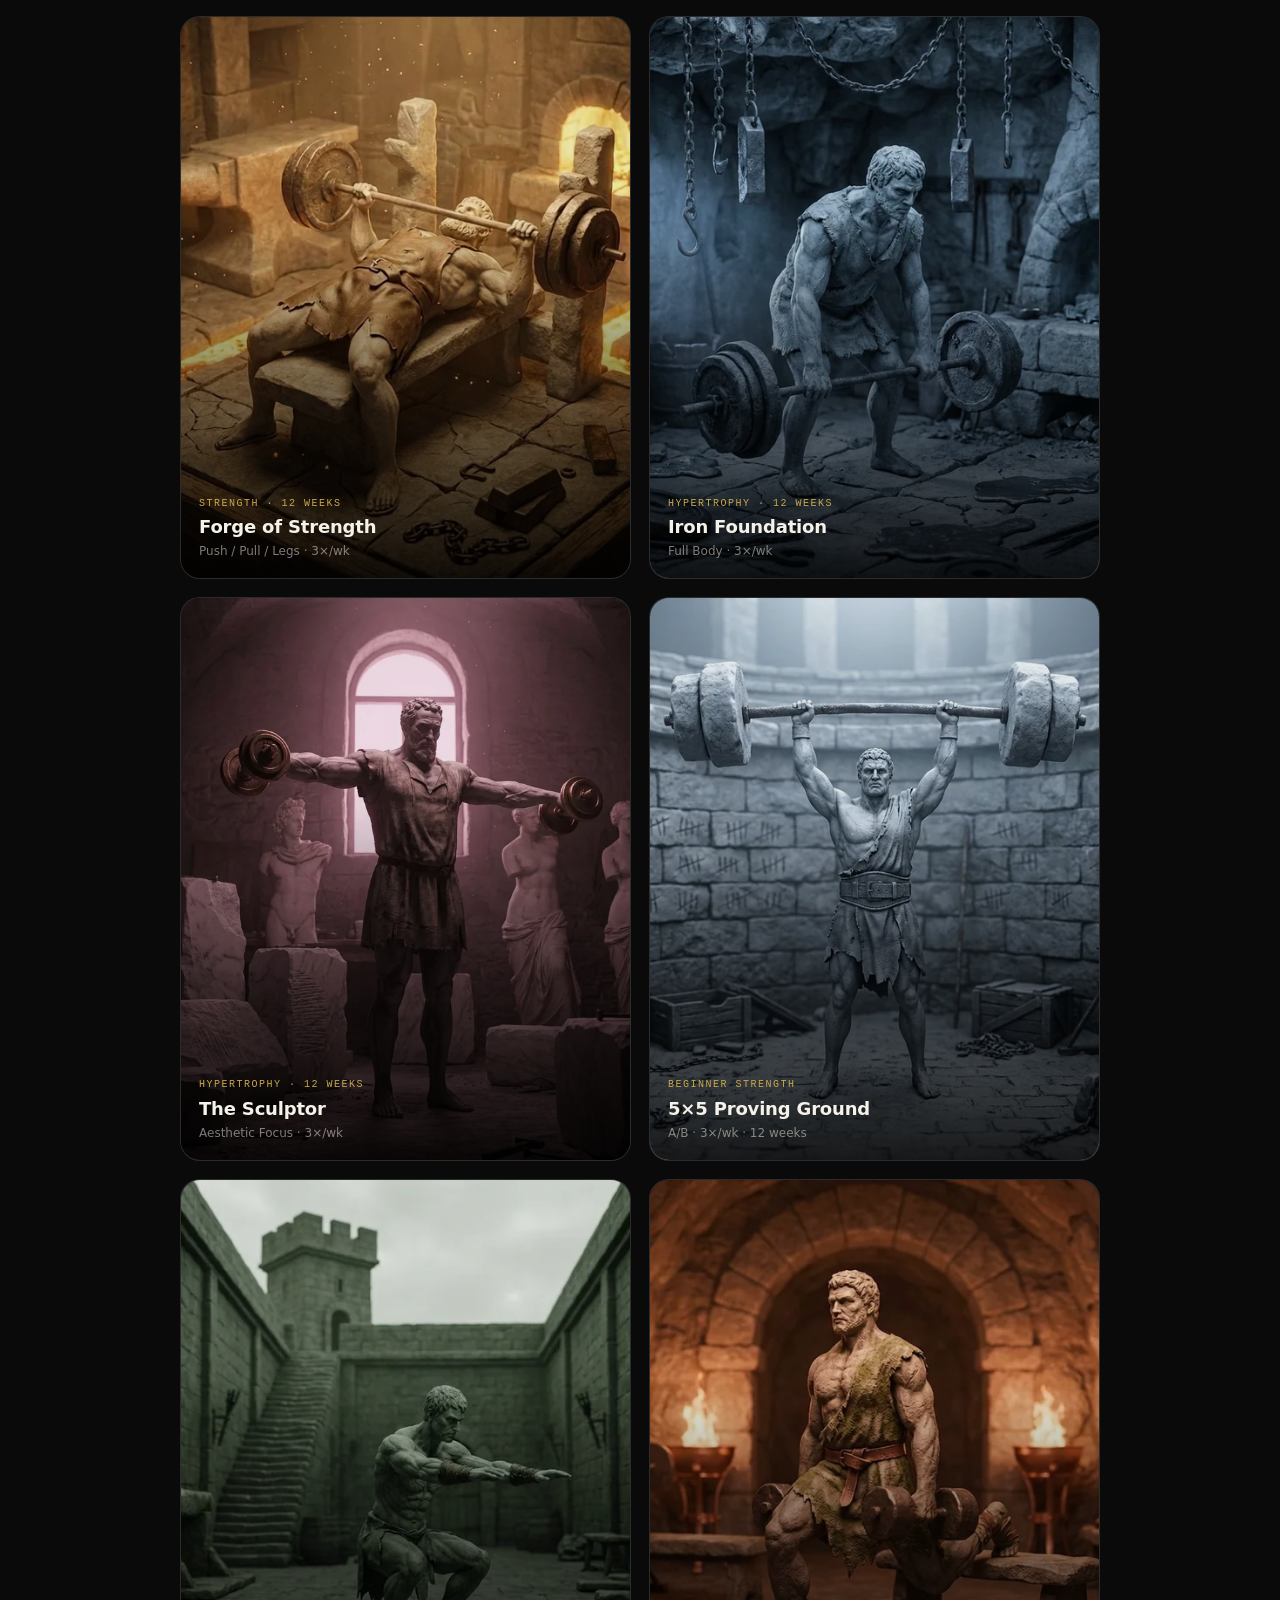
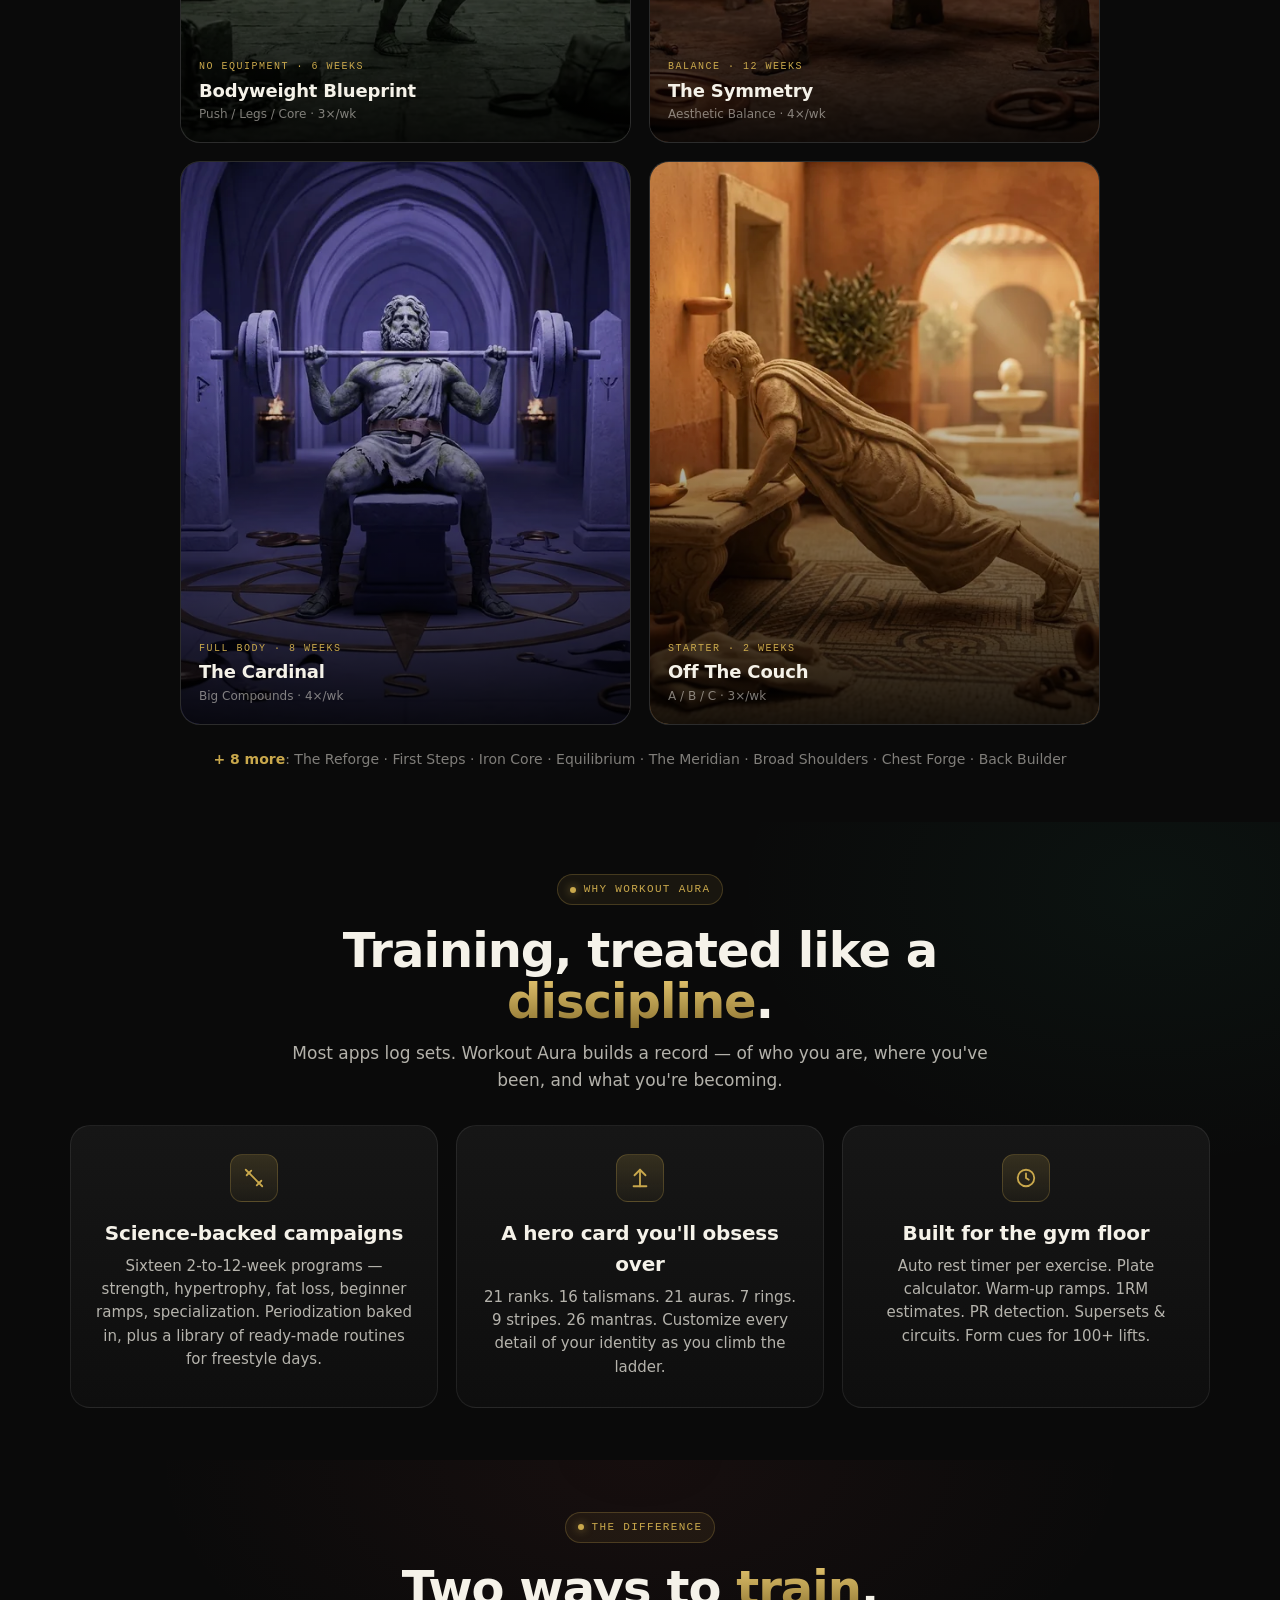
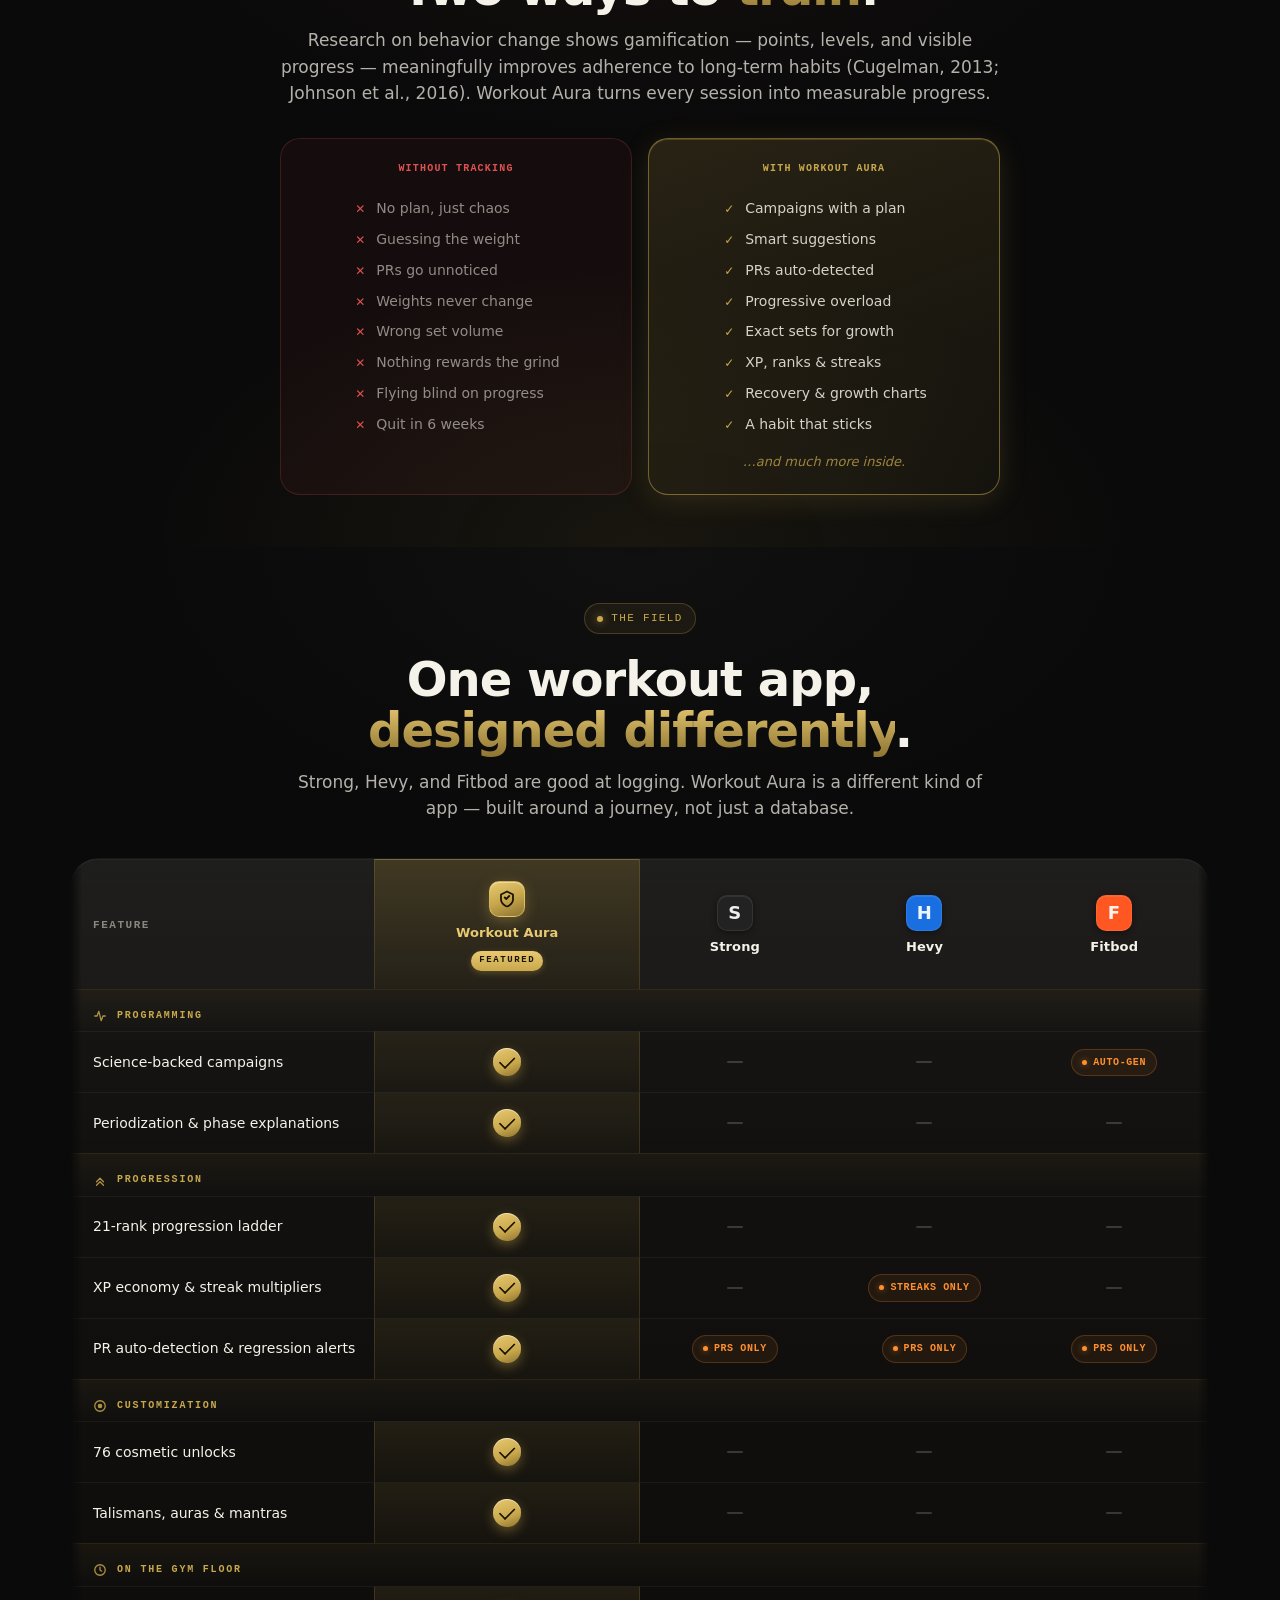
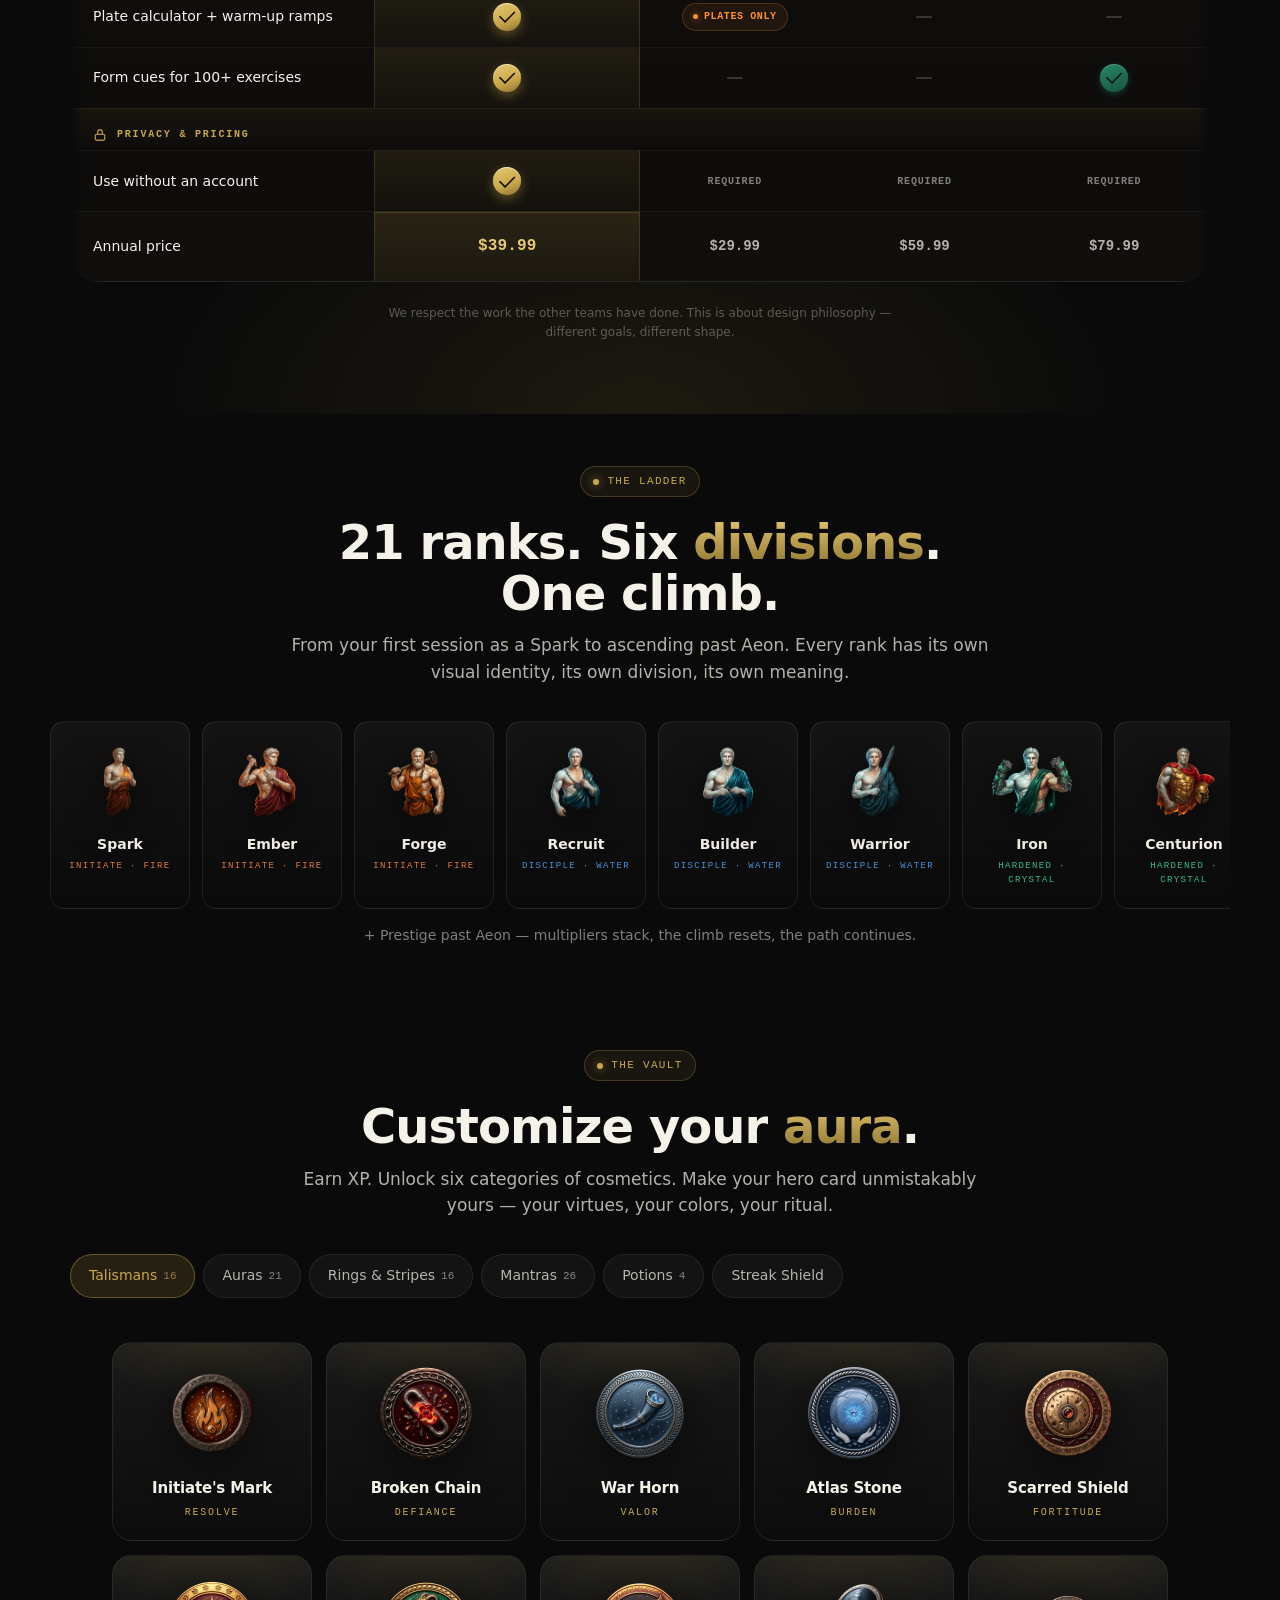
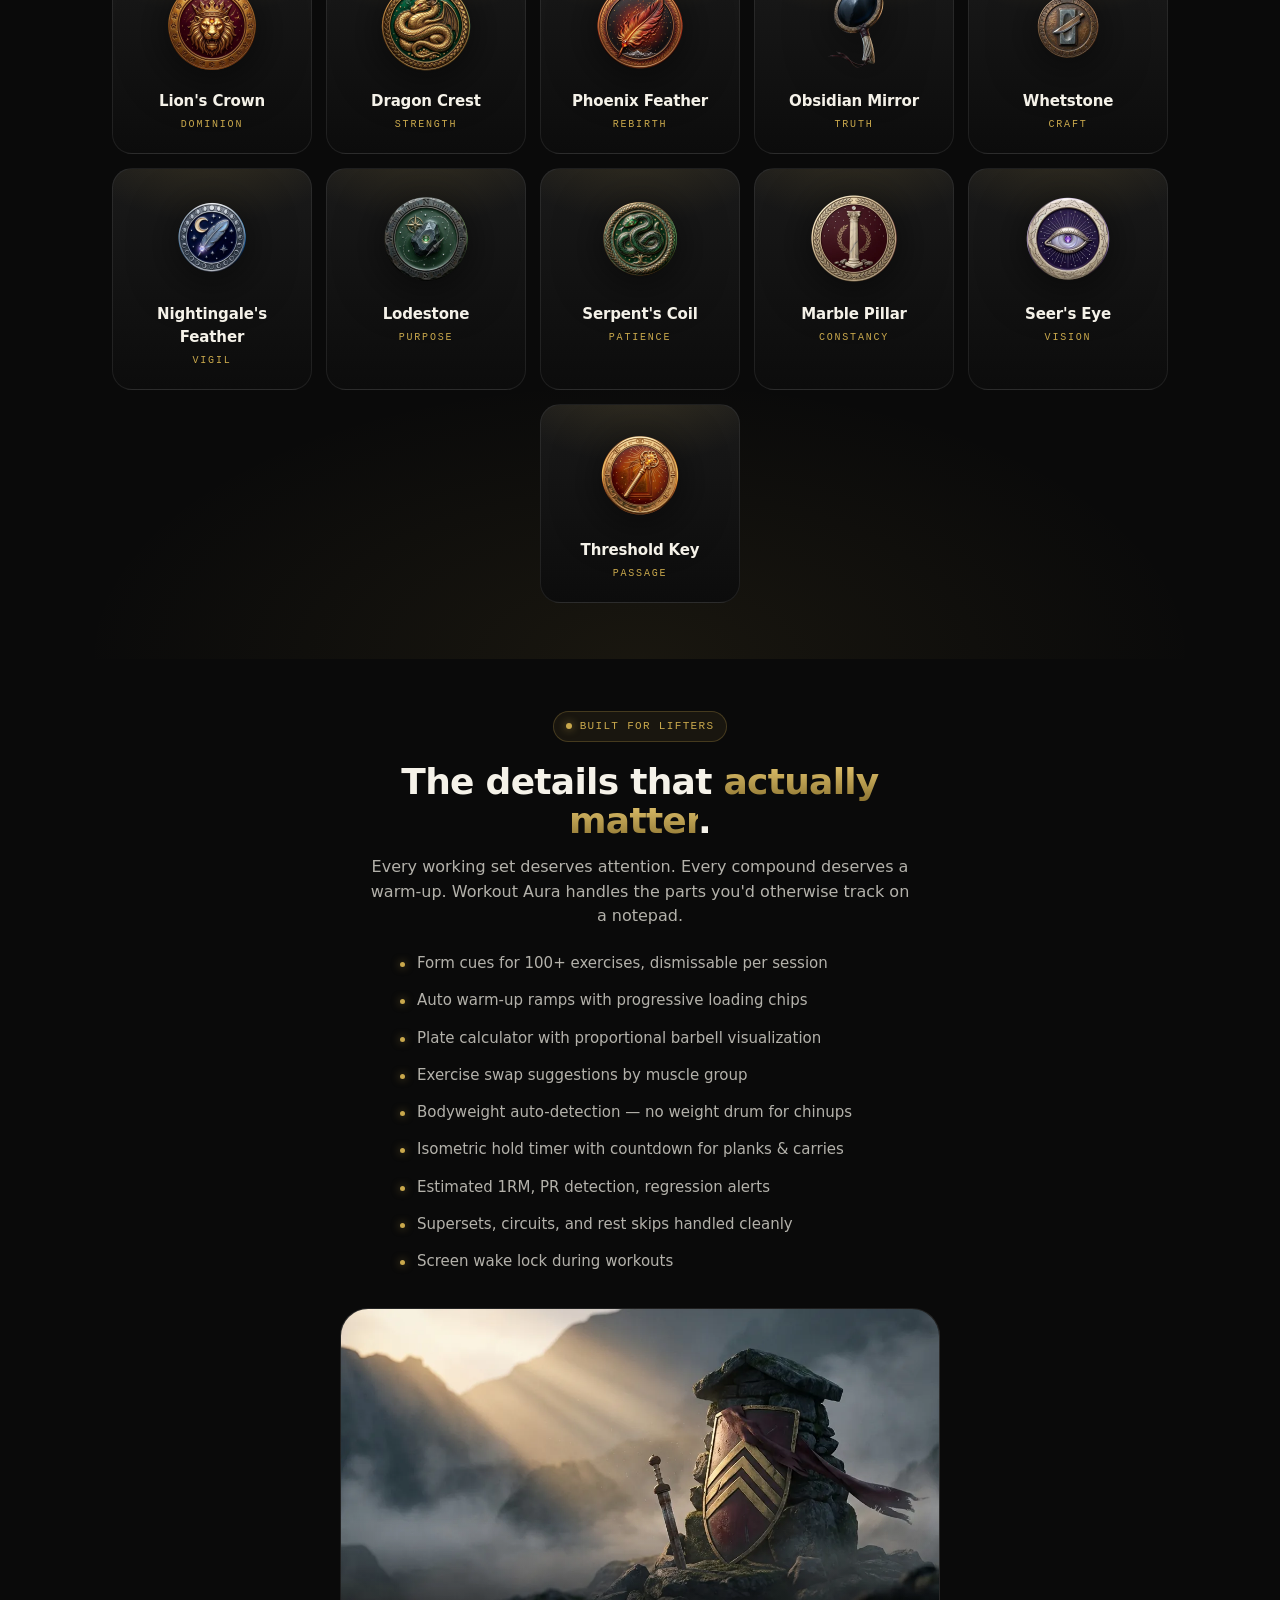
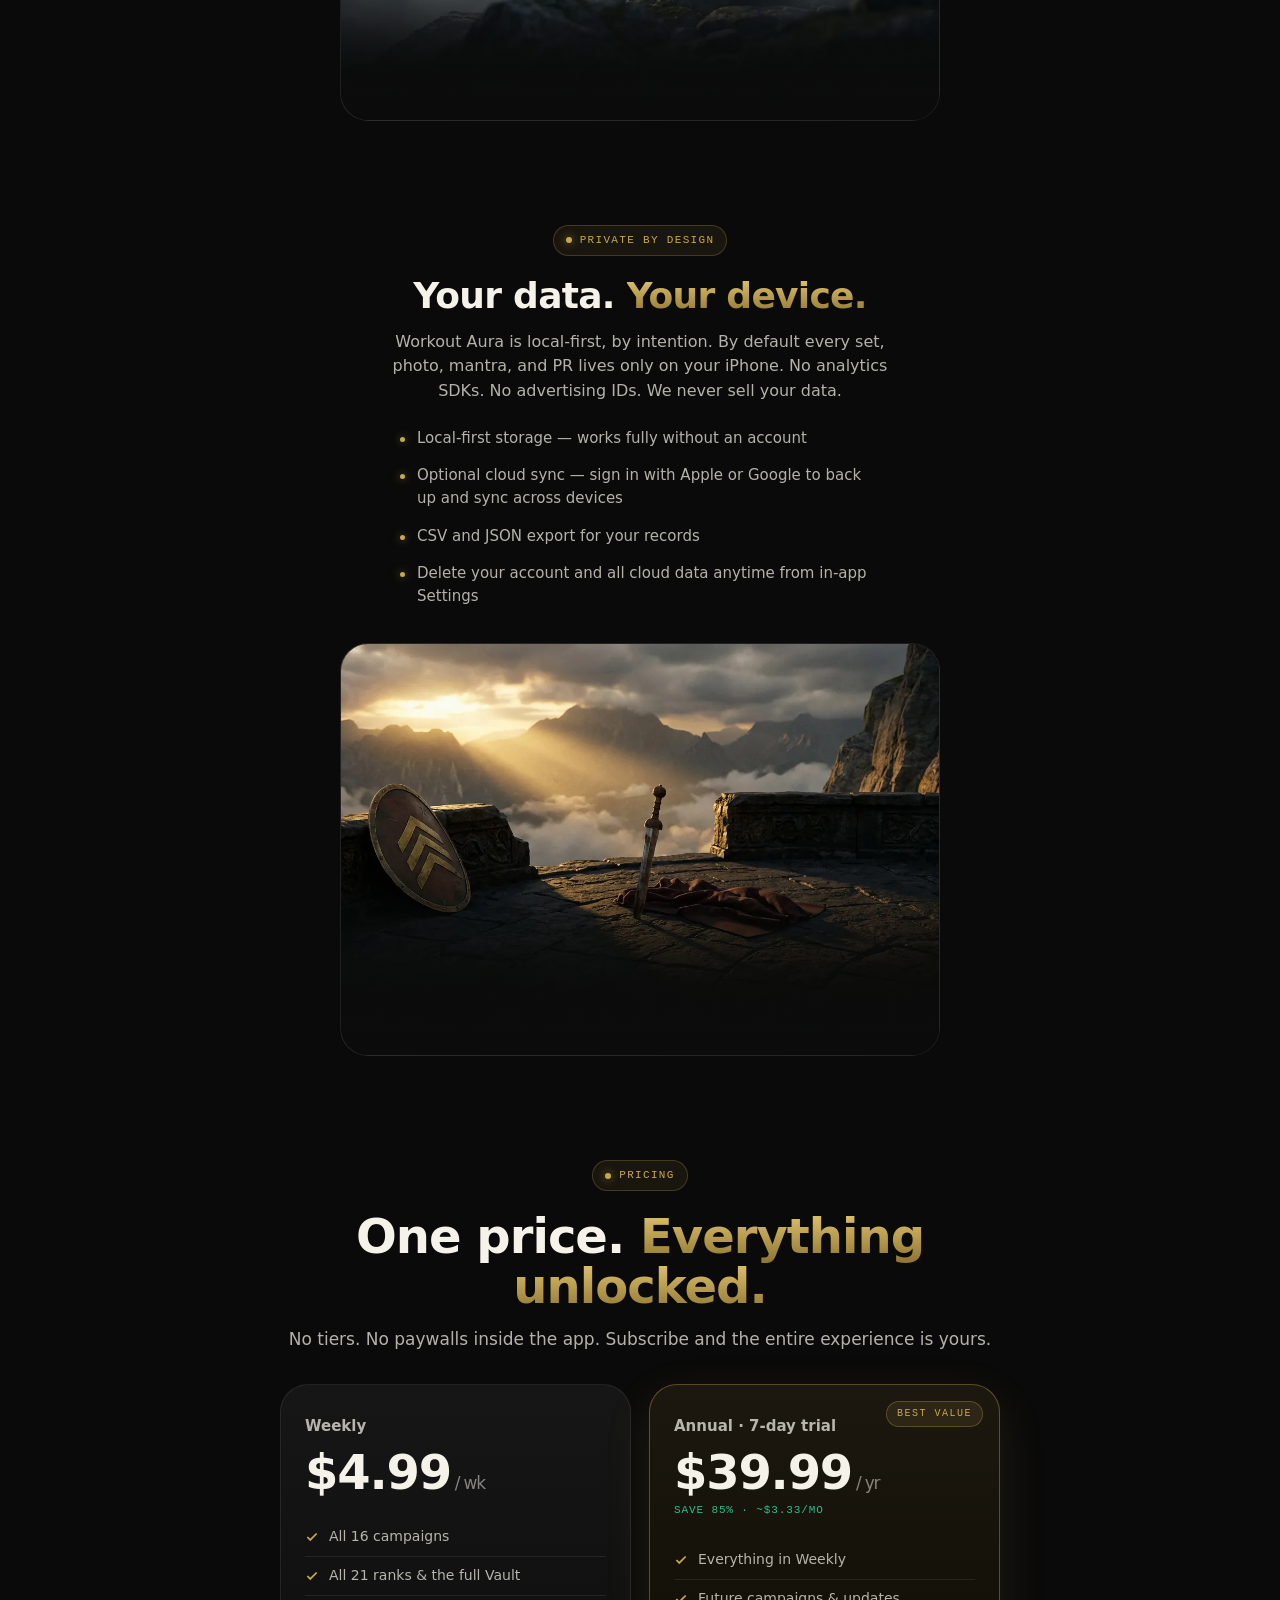
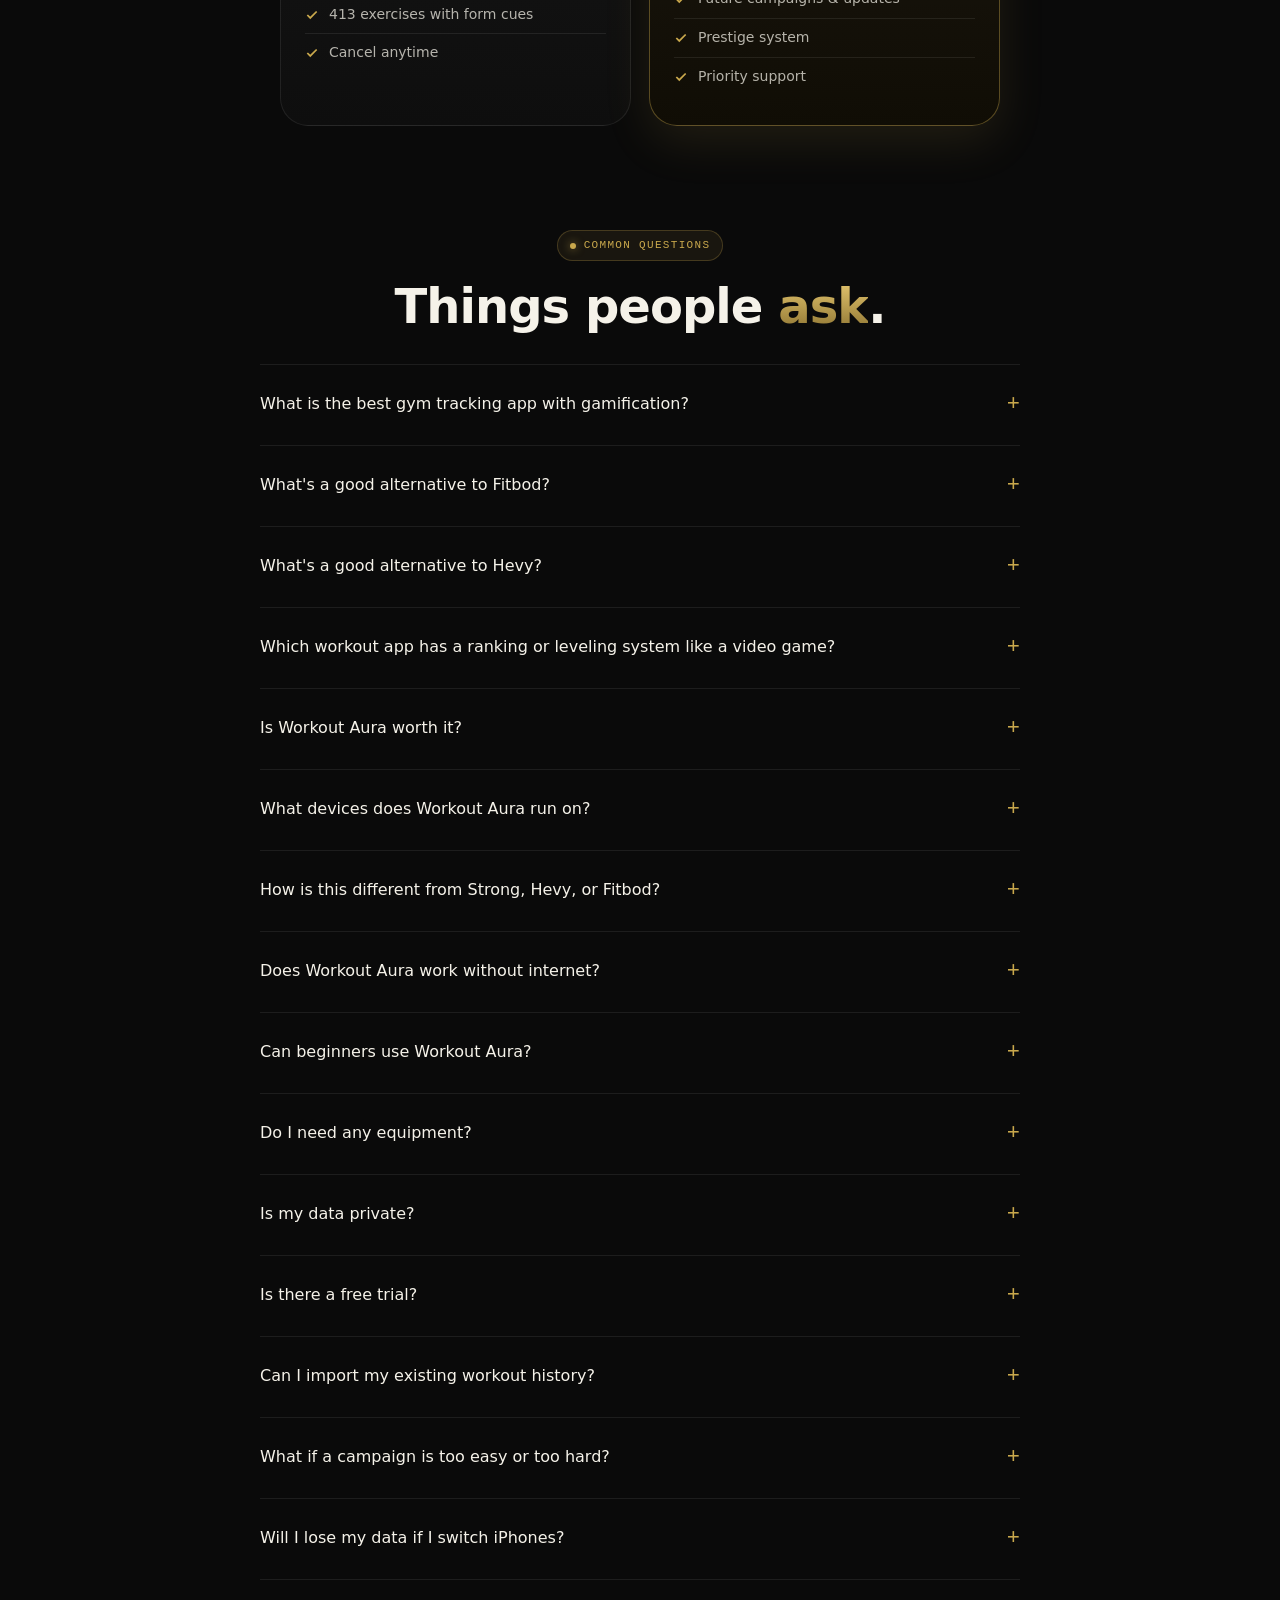
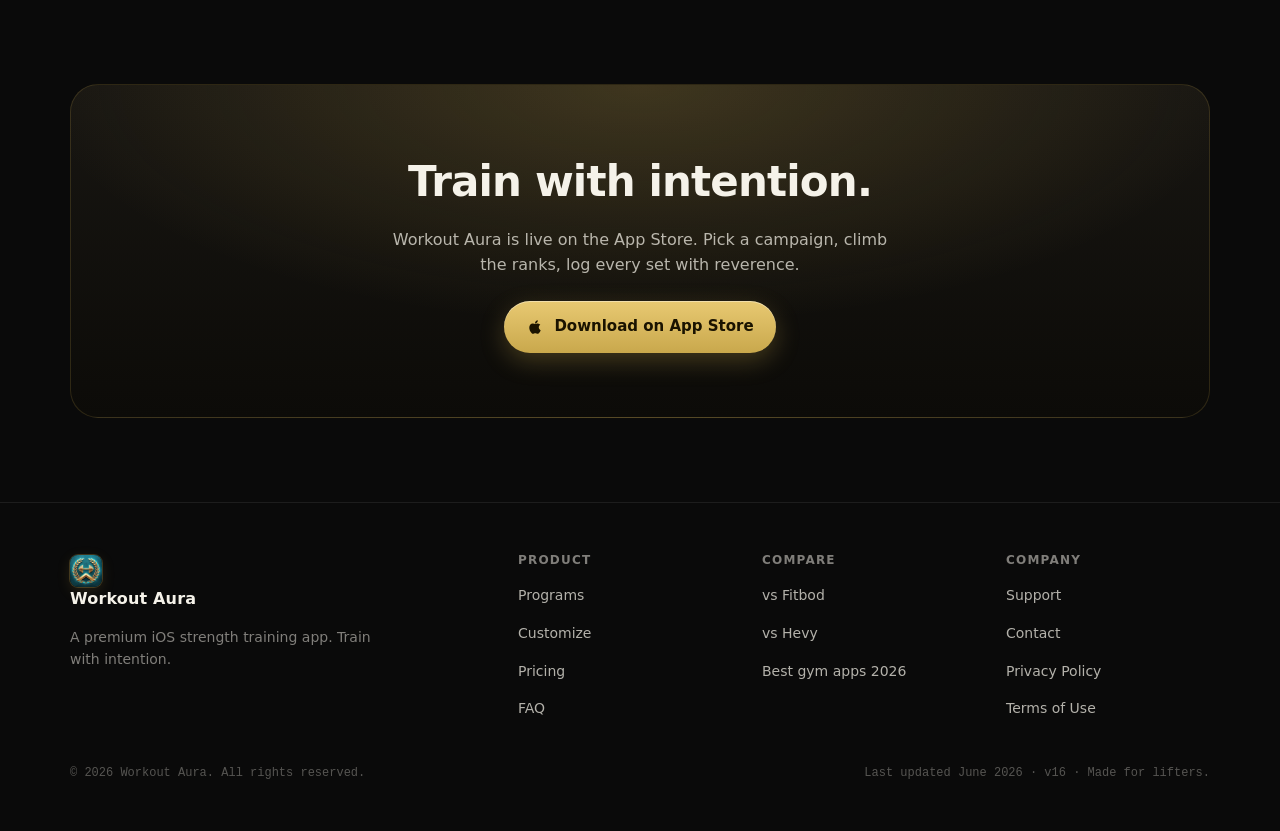
==== commit 23522b0e: "Reconcile rank ladder to in-app taxonomy; fix hero screenshot order - Show all 21 ranks in correct o" ====
--- a/index.html
+++ b/index.html
@@ -68,7 +68,7 @@
   "downloadUrl": "https://apps.apple.com/us/app/workout-aura-lift-level-up/id6765660104",
   "featureList": [
     "16 science-backed strength training campaigns",
-    "21-rank progression ladder across five elemental divisions",
+    "21-rank progression ladder across six divisions",
     "XP economy with streak multipliers",
     "16 talismans, 21 auras, 26 mantras, 7 XP ring styles, 9 rank stripes",
     "413 exercises with form cues for 100+ lifts",
@@ -125,7 +125,7 @@
     {
       "@type": "Question",
       "name": "Which workout app has a ranking or leveling system like a video game?",
-      "acceptedAnswer": { "@type": "Answer", "text": "Workout Aura is built around an RPG-style 21-rank ladder organized across five elemental divisions (Fire, Crystal, Lightning, Cosmos, and post-Aeon Prestige). Each workout earns XP with streak multipliers. Beyond ranks, lifters unlock 16 talismans, 21 auras, 7 XP ring styles, 9 rank stripes, and 26 mantras to customize their hero card." }
+      "acceptedAnswer": { "@type": "Answer", "text": "Workout Aura is built around an RPG-style 21-rank ladder organized across six divisions (Initiate, Disciple, Hardened, Elite, Prestige, and Ascendant). Each workout earns XP with streak multipliers. Beyond ranks, lifters unlock 16 talismans, 21 auras, 7 XP ring styles, 9 rank stripes, and 26 mantras to customize their hero card." }
     },
     {
       "@type": "Question",
@@ -212,11 +212,11 @@
 
   <div class="shot-rail hero-shots reveal" role="list" aria-label="App screenshots">
     <div class="shot-card" role="listitem"><img src="assets/gallery/01_hero1.jpg" alt="Workout Aura — your workouts, gamified the right way" decoding="async" fetchpriority="high" width="660" height="1434" /></div>
+    <div class="shot-card" role="listitem"><img src="assets/gallery/02_hero2.jpg" alt="Climb the ranks and earn your hero card" loading="lazy" decoding="async" width="660" height="1434" /></div>
+    <div class="shot-card" role="listitem"><img src="assets/gallery/03_hero3.jpg" alt="Your whole physique in one Aura score" loading="lazy" decoding="async" width="660" height="1434" /></div>
     <div class="shot-card" role="listitem"><img src="assets/gallery/04_workout.jpg" alt="Workout view — know exactly what's next, with rest timer and set logging" loading="lazy" decoding="async" width="660" height="1434" /></div>
     <div class="shot-card" role="listitem"><img src="assets/gallery/05_muscles.jpg" alt="Volume landmarks — easily identify muscles to improve" loading="lazy" decoding="async" width="660" height="1434" /></div>
-    <div class="shot-card" role="listitem"><img src="assets/gallery/02_hero2.jpg" alt="Climb the ranks and earn your hero card" loading="lazy" decoding="async" width="660" height="1434" /></div>
     <div class="shot-card" role="listitem"><img src="assets/gallery/06_campaigns.jpg" alt="Science-backed campaigns to follow" loading="lazy" decoding="async" width="660" height="1434" /></div>
-    <div class="shot-card" role="listitem"><img src="assets/gallery/03_hero3.jpg" alt="Track every set with intention" loading="lazy" decoding="async" width="660" height="1434" /></div>
     <div class="shot-card" role="listitem"><img src="assets/gallery/07_vault.jpg" alt="The Vault — unlock talismans, auras, and rewards" loading="lazy" decoding="async" width="660" height="1434" /></div>
     <div class="shot-card" role="listitem"><img src="assets/gallery/08_share.jpg" alt="Share your aura and progress" loading="lazy" decoding="async" width="660" height="1434" /></div>
   </div>
@@ -567,22 +567,31 @@
   <div class="wrap">
     <div class="section-head reveal">
       <div class="eyebrow-center"><span class="eyebrow"><span class="dot"></span> The Ladder</span></div>
-      <h2 class="h2">21 ranks. Five <span class="gold">divisions</span>. One climb.</h2>
+      <h2 class="h2">21 ranks. Six <span class="gold">divisions</span>. One climb.</h2>
       <p class="section-sub">From your first session as a Spark to ascending past Aeon. Every rank has its own visual identity, its own division, its own meaning.</p>
     </div>
     <div class="rank-rail reveal">
-      <div class="rank-card"><img src="assets/ranks/spark.png" alt="Spark rank emblem" loading="lazy"  decoding="async"  width="300" height="300" /><div class="name">Spark</div><div class="div">Fire · I</div></div>
-      <div class="rank-card"><img src="assets/ranks/ember.png" alt="Ember rank emblem" loading="lazy"  decoding="async"  width="300" height="300" /><div class="name">Ember</div><div class="div">Fire · II</div></div>
-      <div class="rank-card"><img src="assets/ranks/forge.png" alt="Forge rank emblem" loading="lazy"  decoding="async"  width="300" height="300" /><div class="name">Forge</div><div class="div">Fire · III</div></div>
-      <div class="rank-card"><img src="assets/ranks/iron.png" alt="Iron rank emblem" loading="lazy"  decoding="async"  width="300" height="300" /><div class="name">Iron</div><div class="div">Crystal · I</div></div>
-      <div class="rank-card"><img src="assets/ranks/centurion.png" alt="Centurion rank emblem" loading="lazy"  decoding="async"  width="300" height="300" /><div class="name">Centurion</div><div class="div">Crystal · II</div></div>
-      <div class="rank-card"><img src="assets/ranks/titan.png" alt="Titan rank emblem" loading="lazy"  decoding="async"  width="300" height="300" /><div class="name">Titan</div><div class="div">Lightning · I</div></div>
-      <div class="rank-card"><img src="assets/ranks/paragon.png" alt="Paragon rank emblem" loading="lazy"  decoding="async"  width="300" height="300" /><div class="name">Paragon</div><div class="div">Lightning · II</div></div>
-      <div class="rank-card"><img src="assets/ranks/archon.png" alt="Archon rank emblem" loading="lazy"  decoding="async"  width="300" height="300" /><div class="name">Archon</div><div class="div">Cosmos · I</div></div>
-      <div class="rank-card"><img src="assets/ranks/sovereign.png" alt="Sovereign rank emblem" loading="lazy"  decoding="async"  width="300" height="300" /><div class="name">Sovereign</div><div class="div">Cosmos · II</div></div>
-      <div class="rank-card"><img src="assets/ranks/ascendant.png" alt="Ascendant rank emblem" loading="lazy"  decoding="async"  width="300" height="300" /><div class="name">Ascendant</div><div class="div">Cosmos · III</div></div>
-      <div class="rank-card"><img src="assets/ranks/empyrean.png" alt="Empyrean rank emblem" loading="lazy"  decoding="async"  width="300" height="300" /><div class="name">Empyrean</div><div class="div">Cosmos · IV</div></div>
-      <div class="rank-card"><img src="assets/ranks/aeon.png" alt="Aeon rank emblem" loading="lazy"  decoding="async"  width="300" height="300" /><div class="name">Aeon</div><div class="div">Cosmos · V</div></div>
+      <div class="rank-card"><img src="assets/ranks/spark.png" alt="Spark rank bust" loading="lazy"  decoding="async"  width="300" height="300" /><div class="name">Spark</div><div class="div" style="color:#E0793A">Initiate · Fire</div></div>
+      <div class="rank-card"><img src="assets/ranks/ember.png" alt="Ember rank bust" loading="lazy"  decoding="async"  width="300" height="300" /><div class="name">Ember</div><div class="div" style="color:#E0793A">Initiate · Fire</div></div>
+      <div class="rank-card"><img src="assets/ranks/forge.png" alt="Forge rank bust" loading="lazy"  decoding="async"  width="300" height="300" /><div class="name">Forge</div><div class="div" style="color:#E0793A">Initiate · Fire</div></div>
+      <div class="rank-card"><img src="assets/ranks/recruit.png" alt="Recruit rank bust" loading="lazy"  decoding="async"  width="300" height="300" /><div class="name">Recruit</div><div class="div" style="color:#4A90D8">Disciple · Water</div></div>
+      <div class="rank-card"><img src="assets/ranks/builder.png" alt="Builder rank bust" loading="lazy"  decoding="async"  width="300" height="300" /><div class="name">Builder</div><div class="div" style="color:#4A90D8">Disciple · Water</div></div>
+      <div class="rank-card"><img src="assets/ranks/warrior.png" alt="Warrior rank bust" loading="lazy"  decoding="async"  width="300" height="300" /><div class="name">Warrior</div><div class="div" style="color:#4A90D8">Disciple · Water</div></div>
+      <div class="rank-card"><img src="assets/ranks/iron.png" alt="Iron rank bust" loading="lazy"  decoding="async"  width="300" height="300" /><div class="name">Iron</div><div class="div" style="color:#2DBD8C">Hardened · Crystal</div></div>
+      <div class="rank-card"><img src="assets/ranks/centurion.png" alt="Centurion rank bust" loading="lazy"  decoding="async"  width="300" height="300" /><div class="name">Centurion</div><div class="div" style="color:#2DBD8C">Hardened · Crystal</div></div>
+      <div class="rank-card"><img src="assets/ranks/veteran.png" alt="Veteran rank bust" loading="lazy"  decoding="async"  width="300" height="300" /><div class="name">Veteran</div><div class="div" style="color:#2DBD8C">Hardened · Crystal</div></div>
+      <div class="rank-card"><img src="assets/ranks/titan.png" alt="Titan rank bust" loading="lazy"  decoding="async"  width="300" height="300" /><div class="name">Titan</div><div class="div" style="color:#E23B3B">Elite · Lightning</div></div>
+      <div class="rank-card"><img src="assets/ranks/apex.png" alt="Apex rank bust" loading="lazy"  decoding="async"  width="300" height="300" /><div class="name">Apex</div><div class="div" style="color:#E23B3B">Elite · Lightning</div></div>
+      <div class="rank-card"><img src="assets/ranks/conqueror.png" alt="Conqueror rank bust" loading="lazy"  decoding="async"  width="300" height="300" /><div class="name">Conqueror</div><div class="div" style="color:#E23B3B">Elite · Lightning</div></div>
+      <div class="rank-card"><img src="assets/ranks/legend.png" alt="Legend rank bust" loading="lazy"  decoding="async"  width="300" height="300" /><div class="name">Legend</div><div class="div" style="color:#9D5FE6">Prestige · Cosmos</div></div>
+      <div class="rank-card"><img src="assets/ranks/immortal.png" alt="Immortal rank bust" loading="lazy"  decoding="async"  width="300" height="300" /><div class="name">Immortal</div><div class="div" style="color:#9D5FE6">Prestige · Cosmos</div></div>
+      <div class="rank-card"><img src="assets/ranks/ascendant.png" alt="Ascendant rank bust" loading="lazy"  decoding="async"  width="300" height="300" /><div class="name">Ascendant</div><div class="div" style="color:#D8B24A">Ascendant · Cosmos</div></div>
+      <div class="rank-card"><img src="assets/ranks/eternal.png" alt="Eternal rank bust" loading="lazy"  decoding="async"  width="300" height="300" /><div class="name">Eternal</div><div class="div" style="color:#D8B24A">Ascendant · Cosmos</div></div>
+      <div class="rank-card"><img src="assets/ranks/archon.png" alt="Archon rank bust" loading="lazy"  decoding="async"  width="300" height="300" /><div class="name">Archon</div><div class="div" style="color:#D8B24A">Ascendant · Cosmos</div></div>
+      <div class="rank-card"><img src="assets/ranks/paragon.png" alt="Paragon rank bust" loading="lazy"  decoding="async"  width="300" height="300" /><div class="name">Paragon</div><div class="div" style="color:#D8B24A">Ascendant · Cosmos</div></div>
+      <div class="rank-card"><img src="assets/ranks/empyrean.png" alt="Empyrean rank bust" loading="lazy"  decoding="async"  width="300" height="300" /><div class="name">Empyrean</div><div class="div" style="color:#D8B24A">Ascendant · Cosmos</div></div>
+      <div class="rank-card"><img src="assets/ranks/sovereign.png" alt="Sovereign rank bust" loading="lazy"  decoding="async"  width="300" height="300" /><div class="name">Sovereign</div><div class="div" style="color:#D8B24A">Ascendant · Cosmos</div></div>
+      <div class="rank-card"><img src="assets/ranks/aeon.png" alt="Aeon rank bust" loading="lazy"  decoding="async"  width="300" height="300" /><div class="name">Aeon</div><div class="div" style="color:#D8B24A">Ascendant · Cosmos</div></div>
     </div>
     <p class="campaigns-foot" style="margin-top: 4px;">+ Prestige past Aeon — multipliers stack, the climb resets, the path continues.</p>
   </div>
@@ -848,7 +857,7 @@
       </details>
       <details>
         <summary>Which workout app has a ranking or leveling system like a video game?</summary>
-        <p>Workout Aura is built around an RPG-style 21-rank ladder organized across five elemental divisions (Fire, Crystal, Lightning, Cosmos, and post-Aeon Prestige). Each workout earns XP with streak multipliers. Beyond ranks, lifters unlock 16 talismans, 21 auras, 7 XP ring styles, 9 rank stripes, and 26 mantras to customize their hero card.</p>
+        <p>Workout Aura is built around an RPG-style 21-rank ladder organized across six divisions (Initiate, Disciple, Hardened, Elite, Prestige, and Ascendant). Each workout earns XP with streak multipliers. Beyond ranks, lifters unlock 16 talismans, 21 auras, 7 XP ring styles, 9 rank stripes, and 26 mantras to customize their hero card.</p>
       </details>
       <details>
         <summary>Is Workout Aura worth it?</summary>
